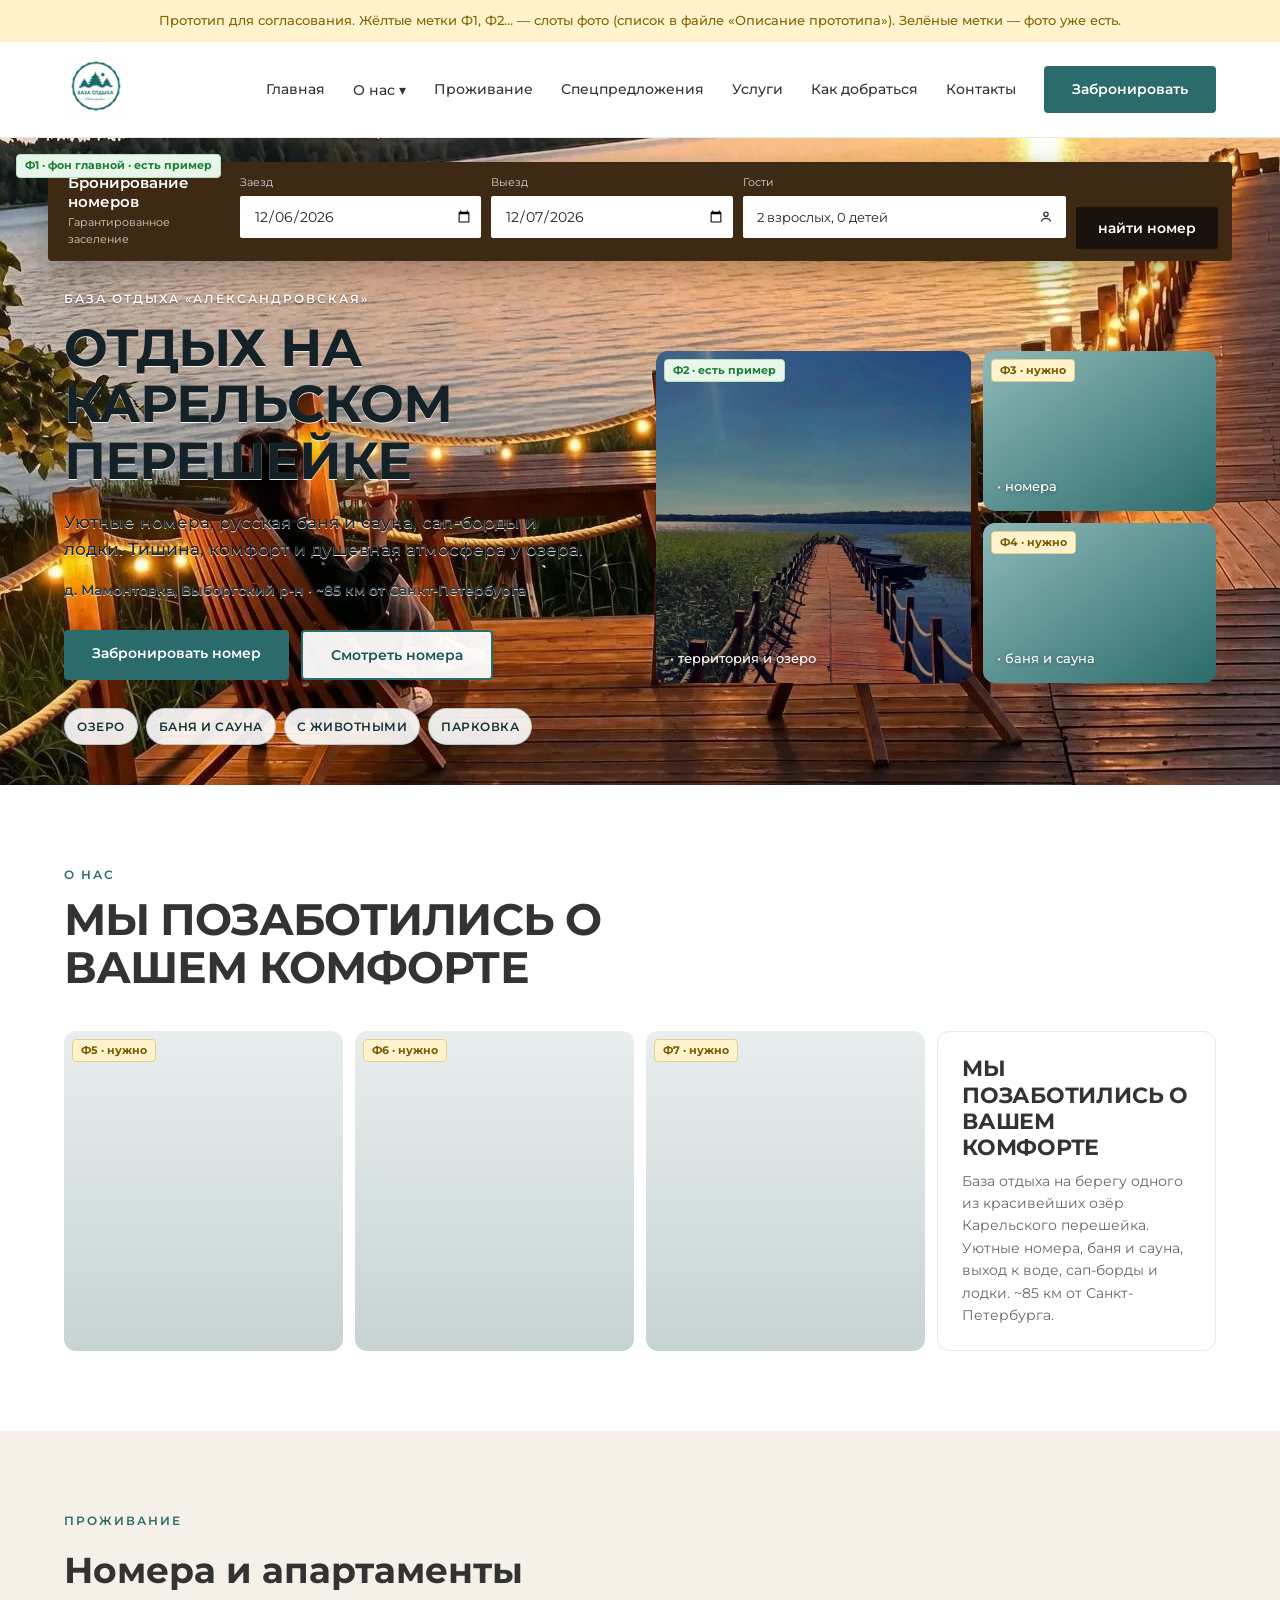
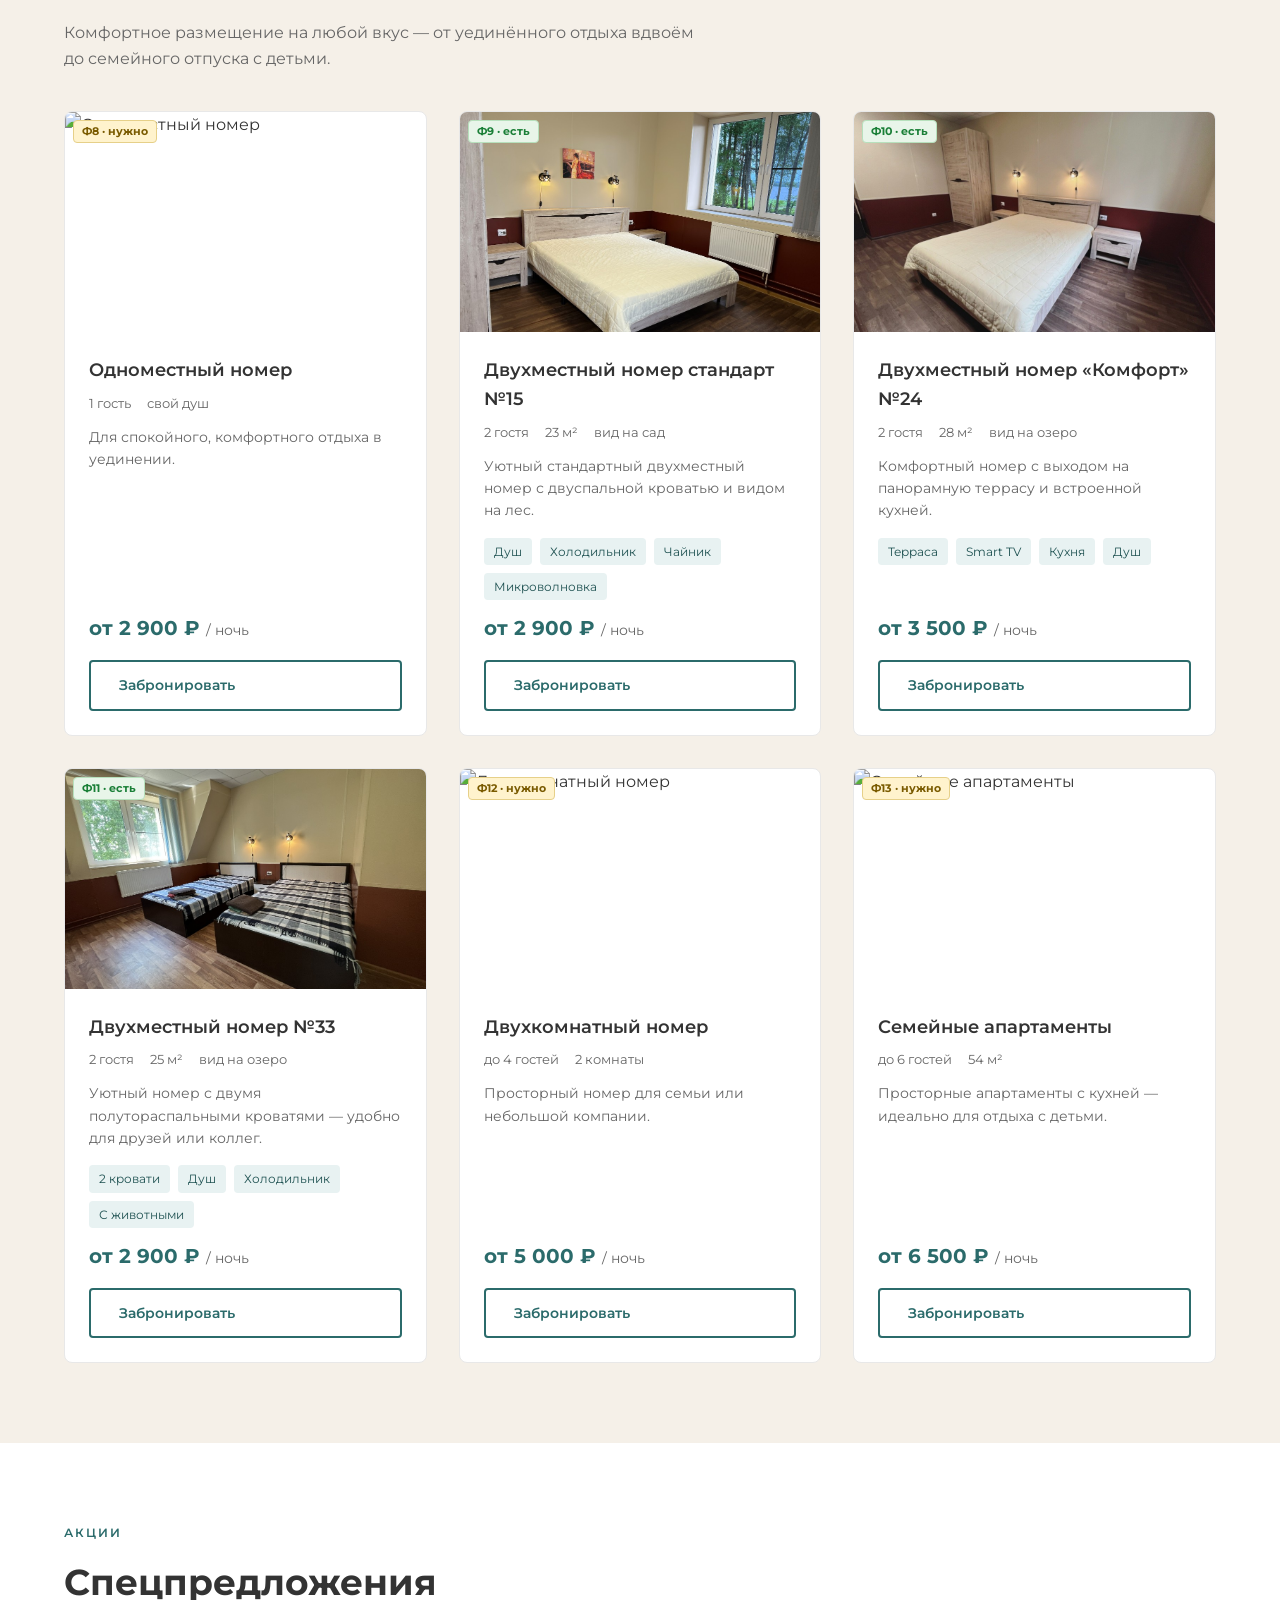
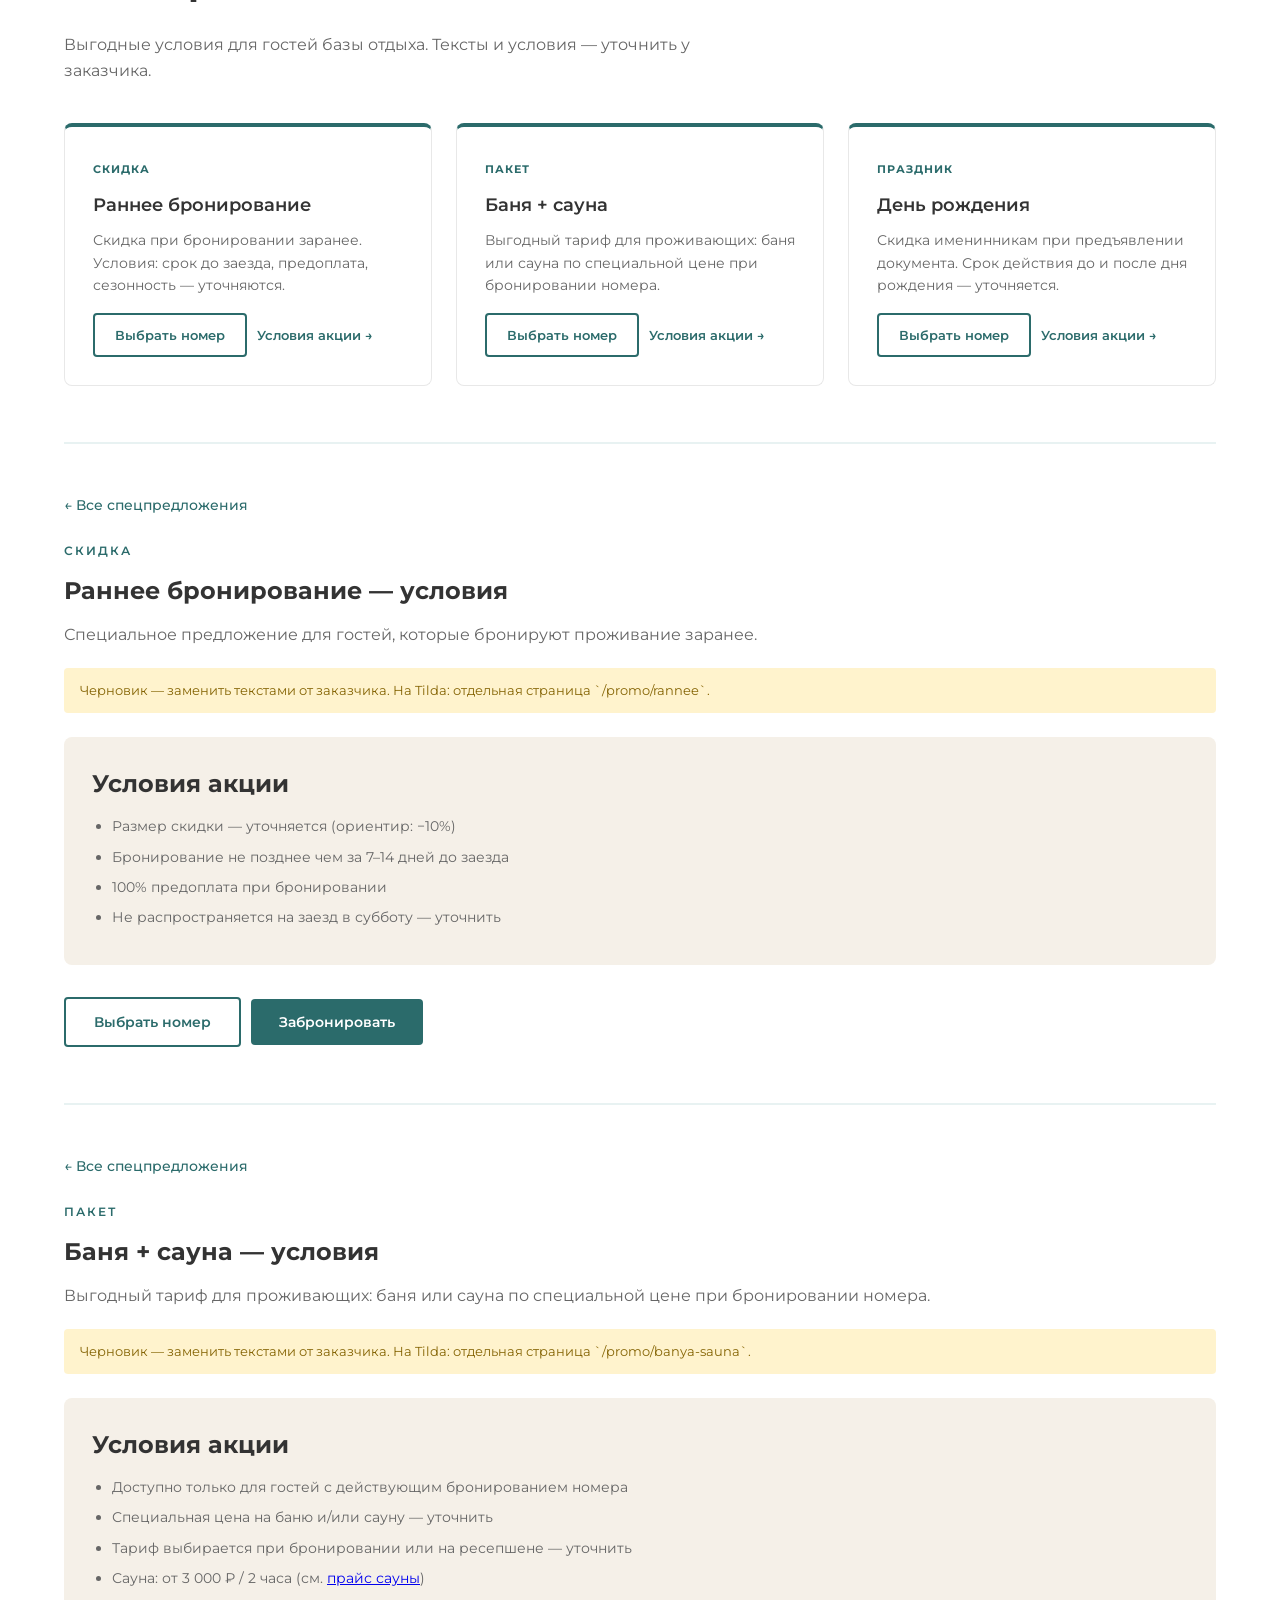
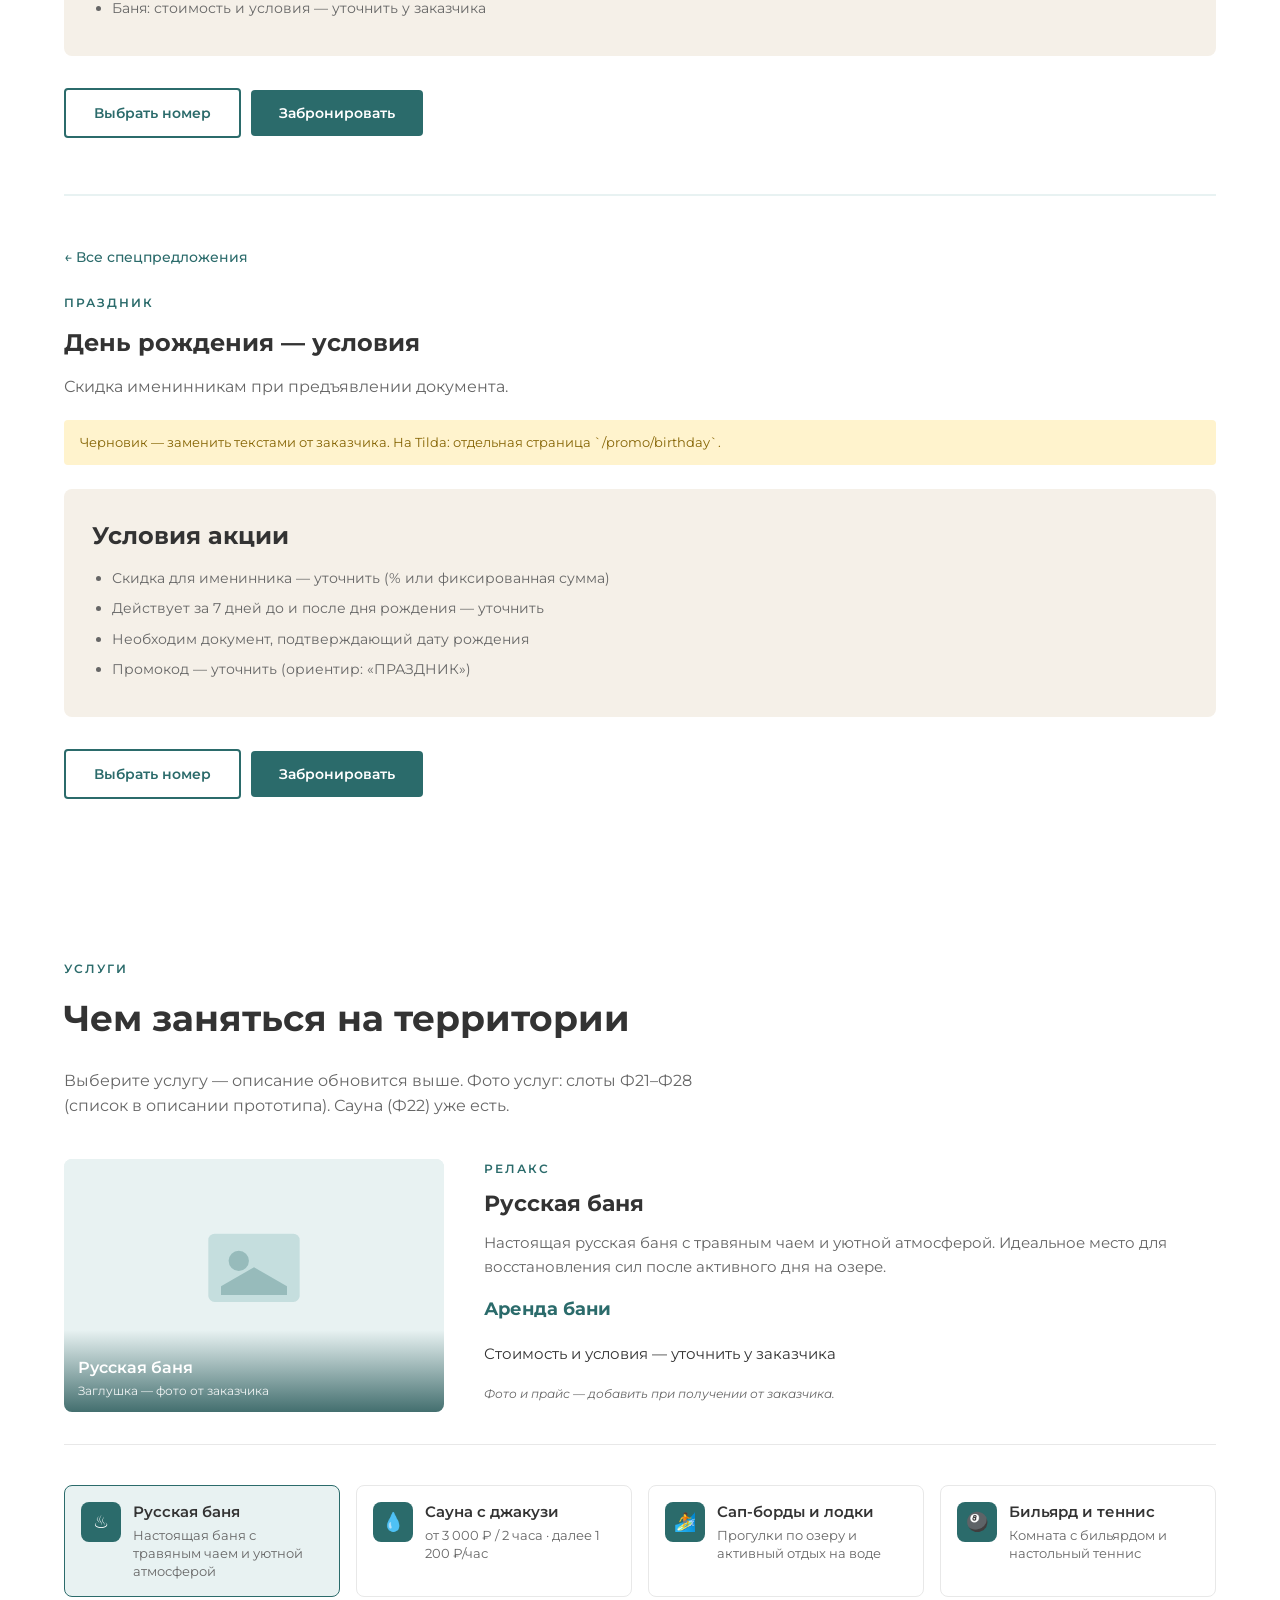
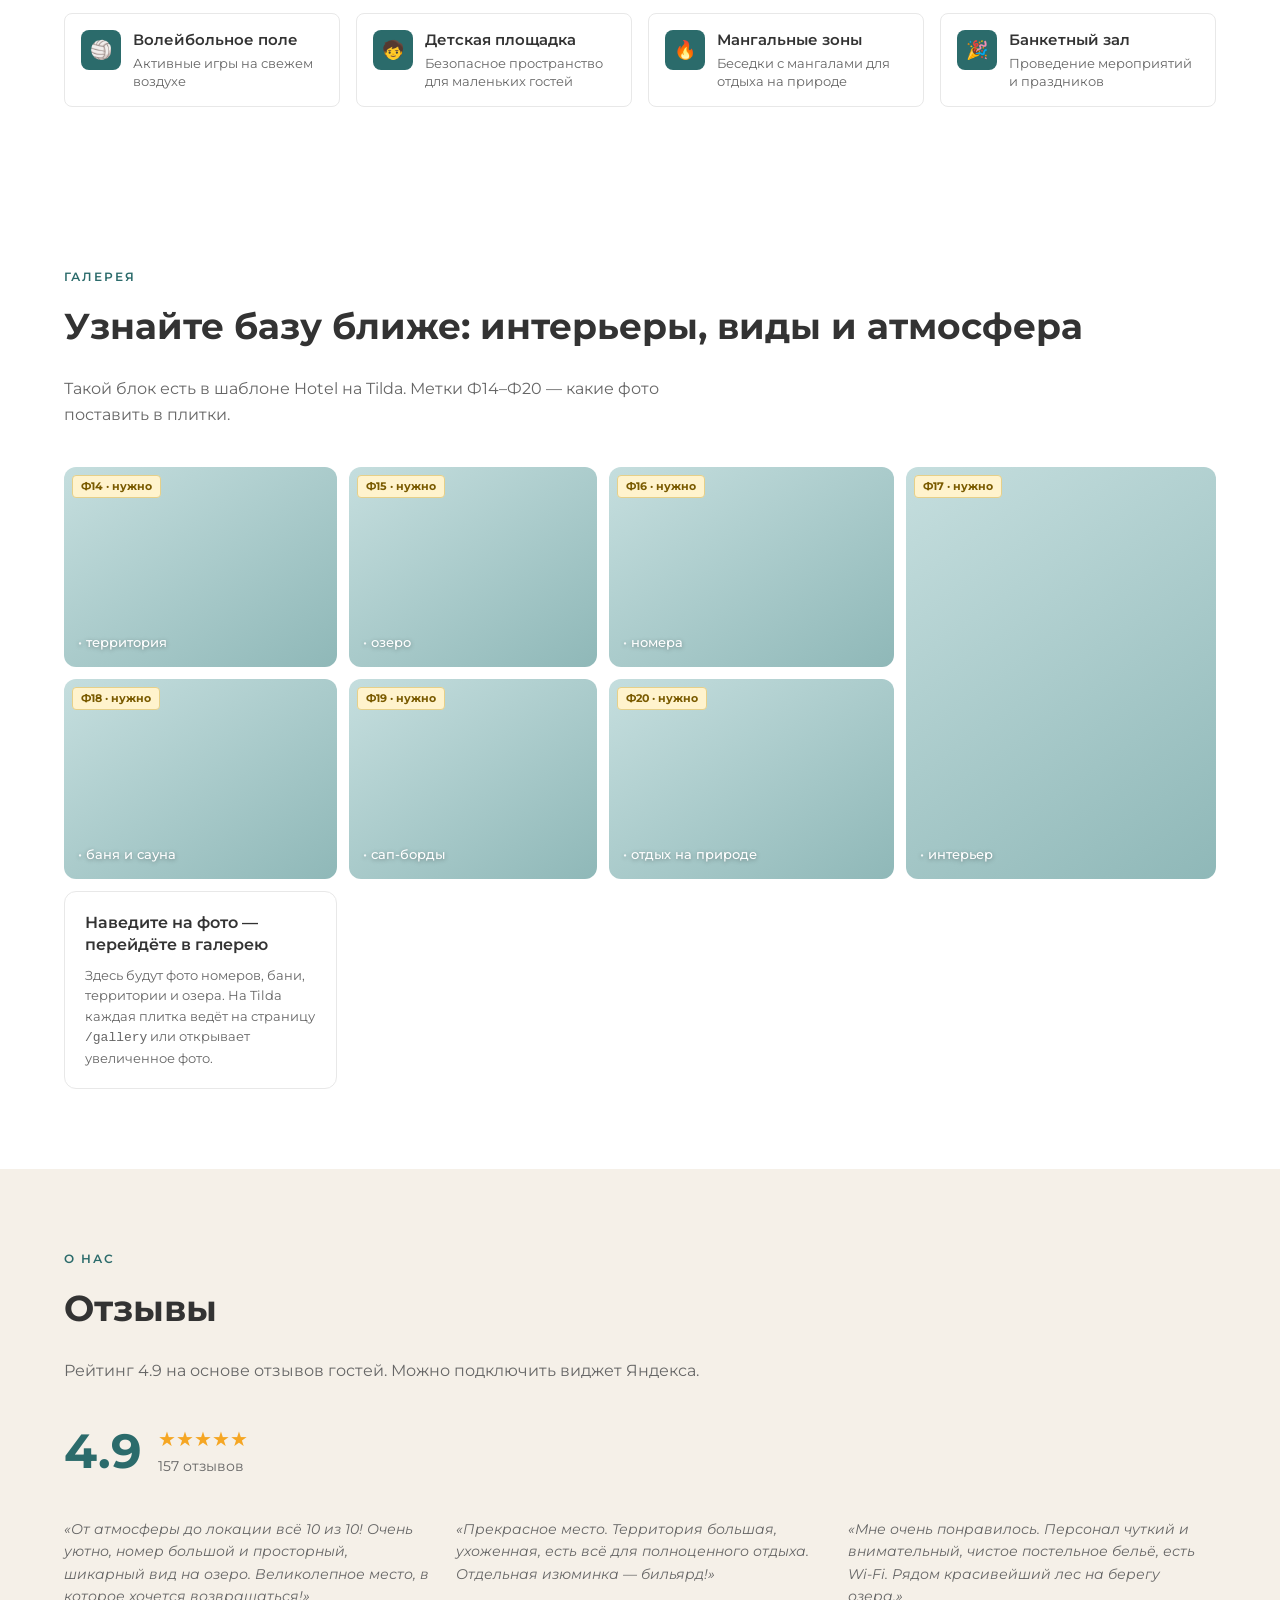
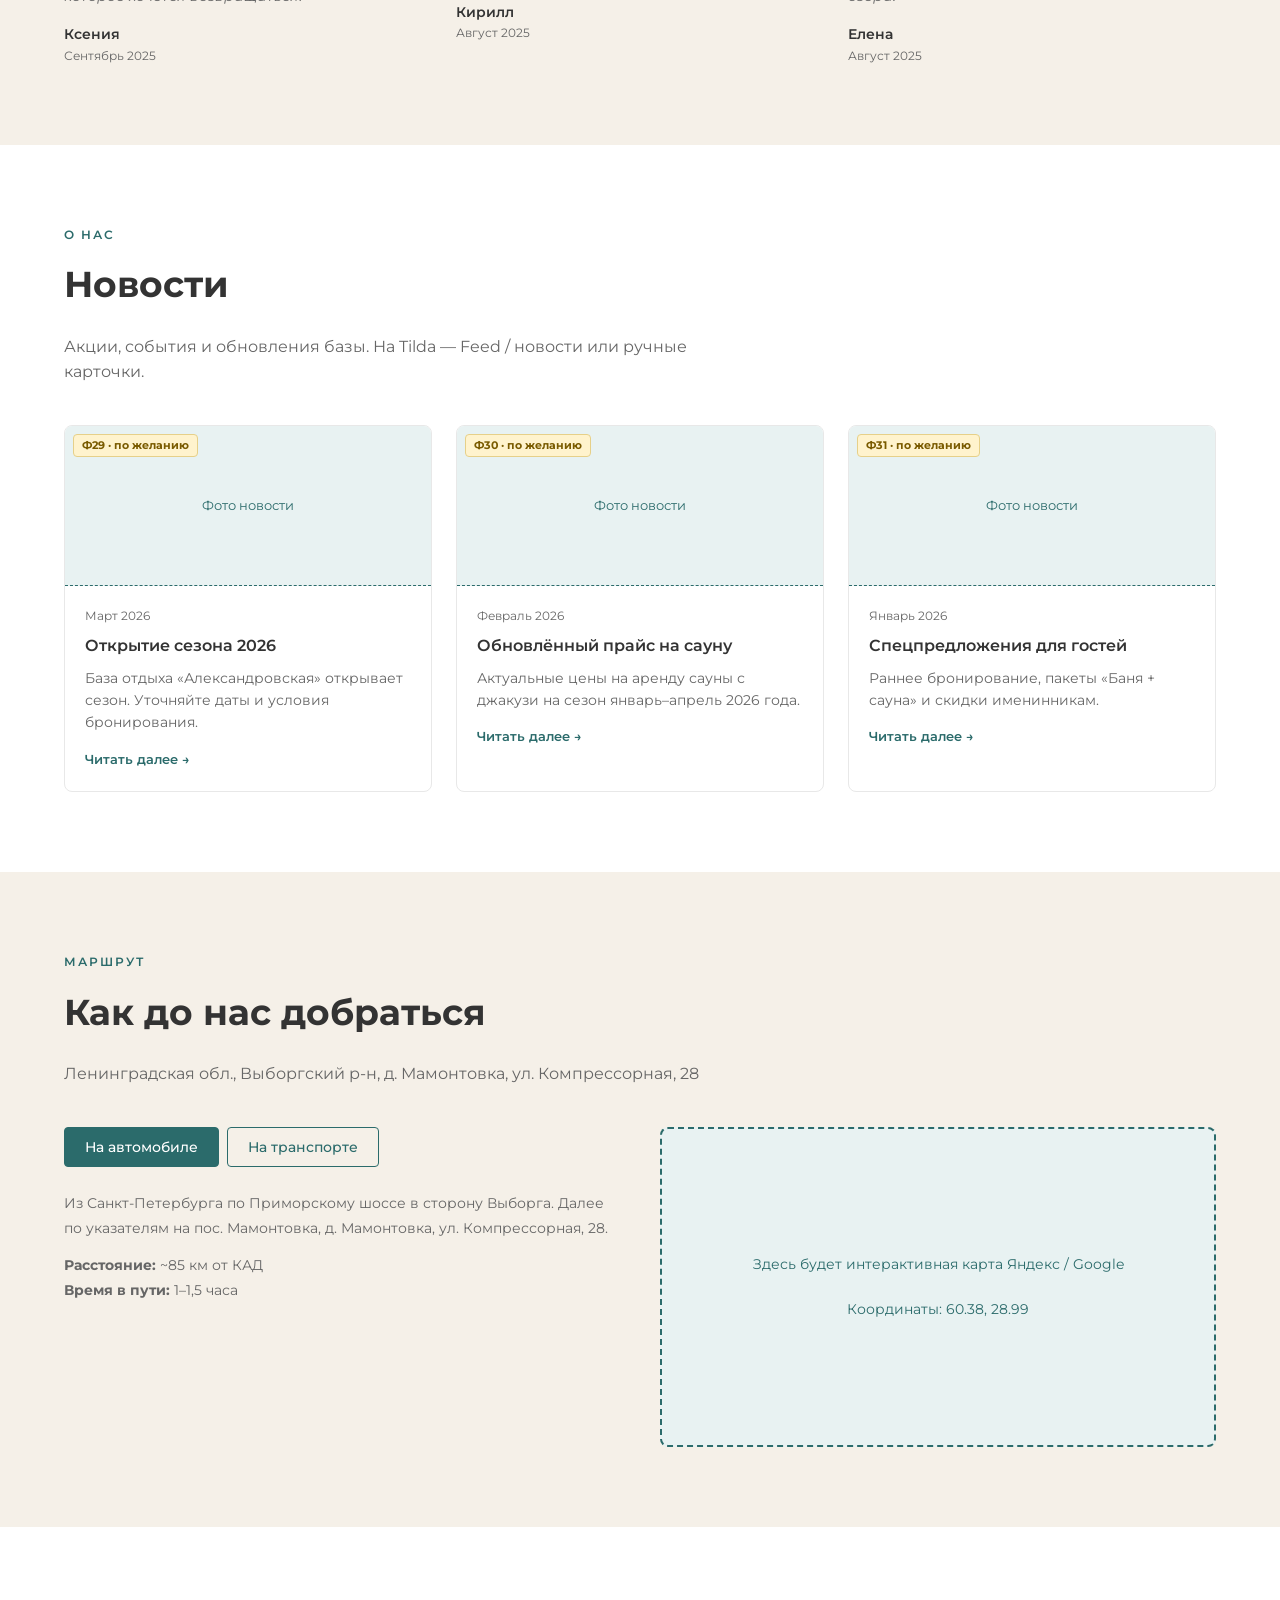
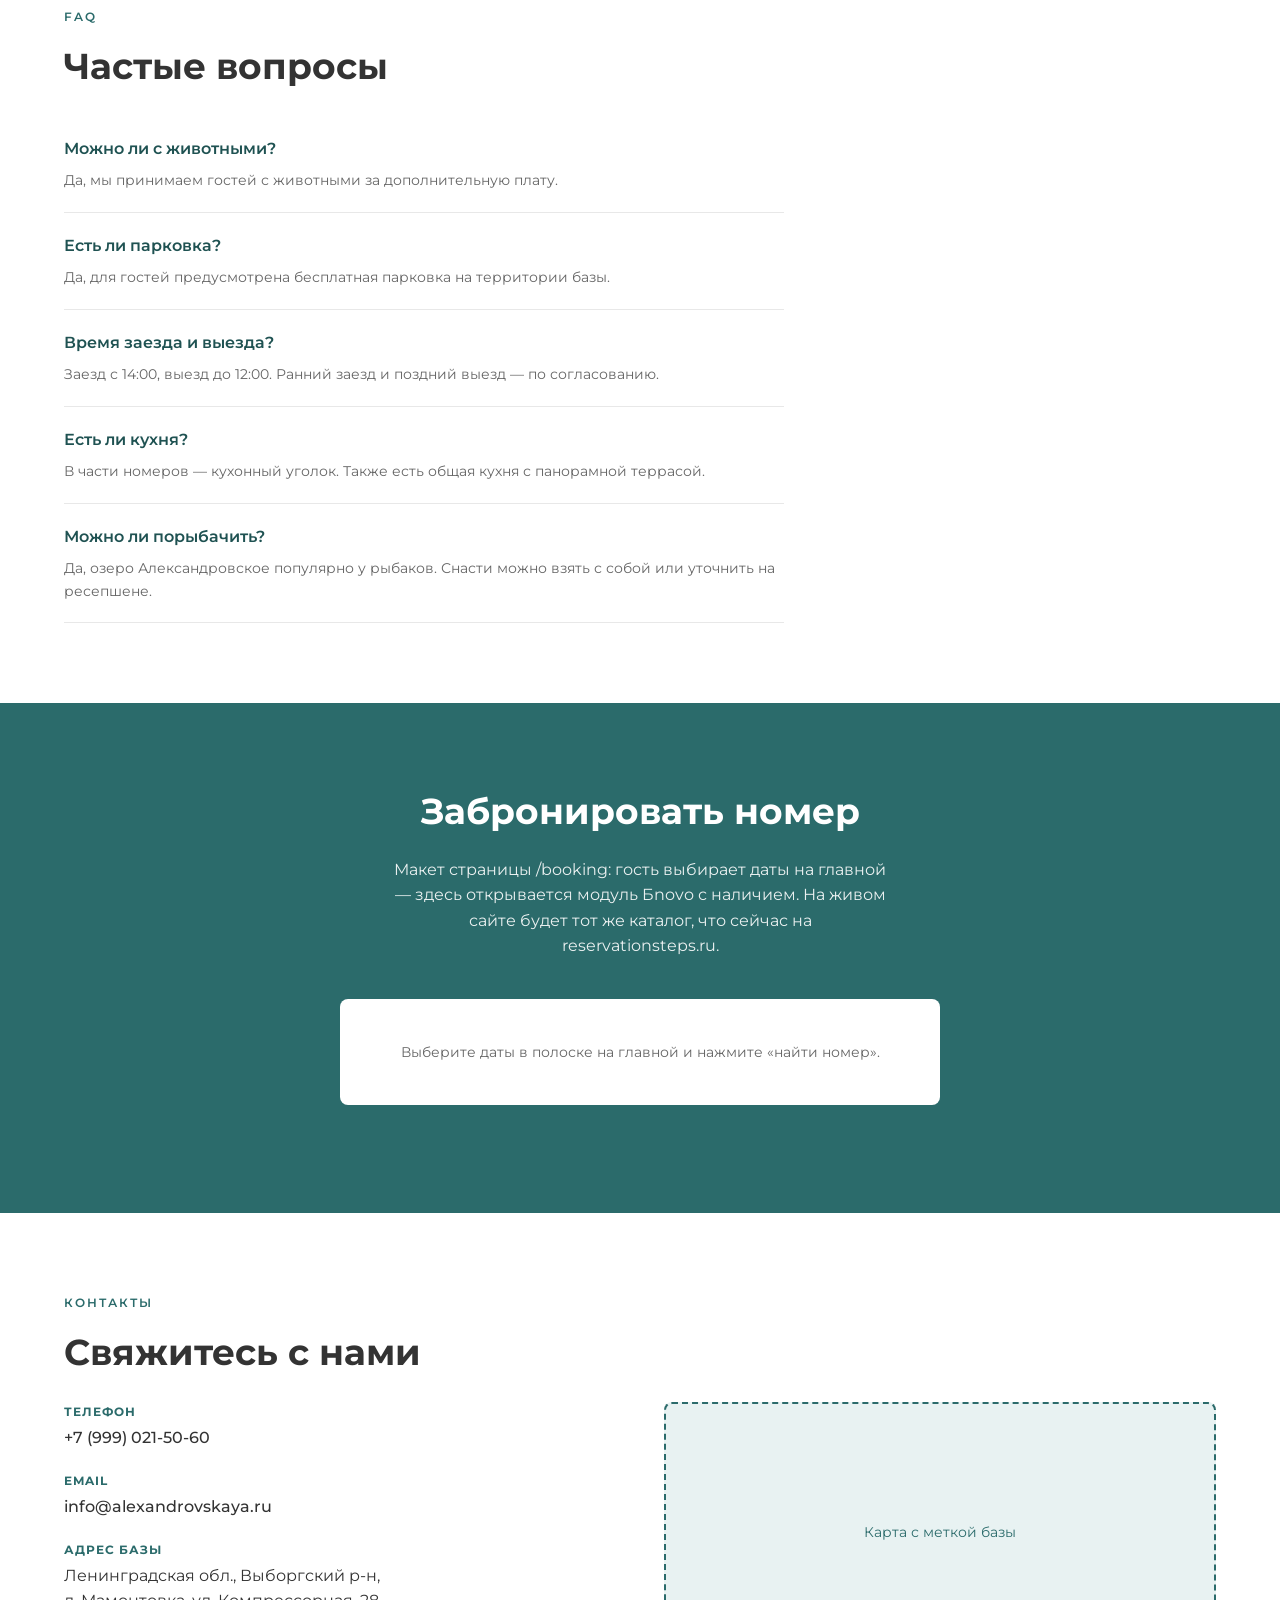
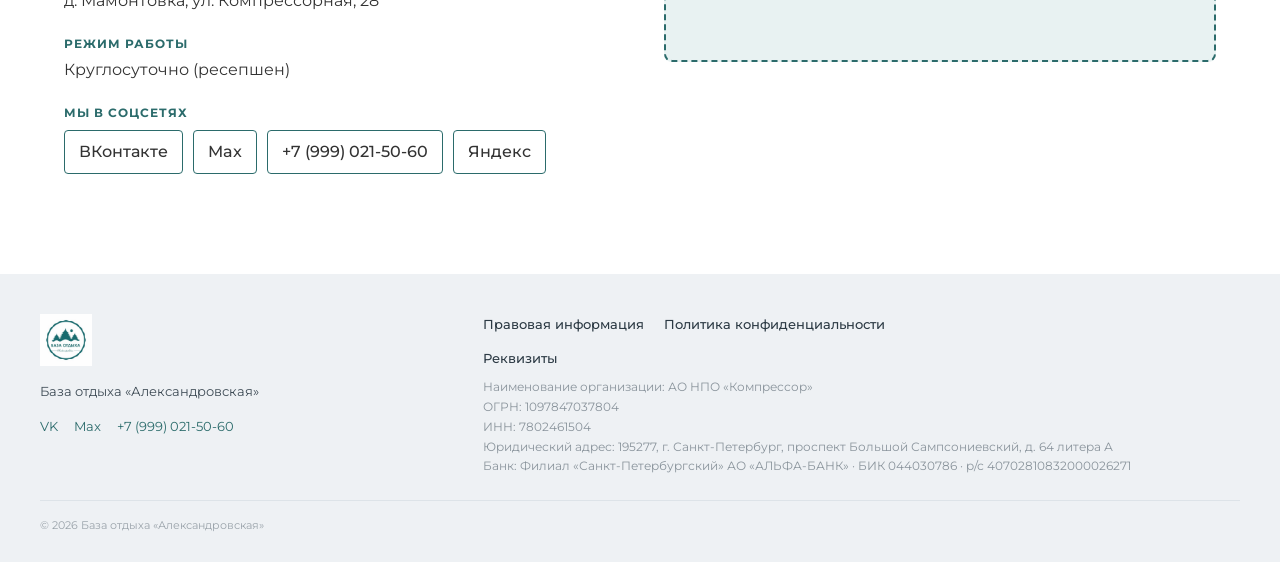
==== index.html @ 2bd8ff5c "Make the hero site label white so it reads on the photo. Co-authored-by: Cursor <cursoragent@cursor." ====
<!DOCTYPE html>
<html lang="ru">
<head>
  <meta charset="UTF-8">
  <meta name="viewport" content="width=device-width, initial-scale=1.0">
  <title>База отдыха «Александровская» — прототип</title>
  <link rel="preconnect" href="https://fonts.googleapis.com">
  <link rel="preconnect" href="https://fonts.gstatic.com" crossorigin>
  <link href="https://fonts.googleapis.com/css2?family=Montserrat:wght@400;500;600;700&family=Marck+Script&display=swap" rel="stylesheet">
  <style>
    :root {
      --brand: #2b6b6b;
      --brand-dark: #1f5252;
      --brand-light: #e8f2f2;
      --cream: #f5f0e8;
      --text: #333333;
      --text-muted: #666666;
      --white: #ffffff;
      --max-width: 1200px;
    }

    * { box-sizing: border-box; margin: 0; padding: 0; }

    body {
      font-family: 'Montserrat', sans-serif;
      color: var(--text);
      line-height: 1.6;
      background: var(--white);
    }

    .prototype-banner {
      background: #fff3cd;
      color: #856404;
      text-align: center;
      padding: 10px 16px;
      font-size: 13px;
      font-weight: 500;
      border-bottom: 1px solid #ffeeba;
    }

    .container {
      max-width: var(--max-width);
      margin: 0 auto;
      padding: 0 24px;
    }

    /* Header */
    header {
      position: sticky;
      top: 0;
      z-index: 100;
      background: var(--white);
      border-bottom: 1px solid #e8e8e8;
    }

    .header-inner {
      display: flex;
      align-items: center;
      justify-content: space-between;
      padding: 12px 24px;
      max-width: var(--max-width);
      margin: 0 auto;
      gap: 24px;
    }

    .logo img { height: 64px; width: auto; }

    nav {
      display: flex;
      gap: 28px;
      align-items: center;
      flex-wrap: wrap;
    }

    nav a {
      color: var(--text);
      text-decoration: none;
      font-size: 14px;
      font-weight: 500;
      transition: color 0.2s;
    }

    nav a:hover { color: var(--brand); }

    .nav-dropdown {
      position: relative;
    }

    .nav-dropdown-toggle {
      color: var(--text);
      background: none;
      border: none;
      font-family: inherit;
      font-size: 14px;
      font-weight: 500;
      cursor: pointer;
      display: inline-flex;
      align-items: center;
      gap: 4px;
      padding: 0;
    }

    .nav-dropdown-toggle:hover { color: var(--brand); }

    .nav-dropdown.open .nav-dropdown-toggle { color: var(--brand); }

    .nav-dropdown-menu {
      display: none;
      position: absolute;
      top: 100%;
      left: 0;
      min-width: 180px;
      background: var(--white);
      border: 1px solid #e8e8e8;
      border-radius: 4px;
      padding: 8px 0;
      margin-top: 4px;
      z-index: 200;
      box-shadow: 0 8px 24px rgba(0, 0, 0, 0.08);
    }

    .nav-dropdown-menu::before {
      content: '';
      position: absolute;
      top: -8px;
      left: 0;
      right: 0;
      height: 8px;
    }

    .nav-dropdown.open .nav-dropdown-menu,
    .nav-dropdown:hover .nav-dropdown-menu {
      display: block;
    }

    .nav-dropdown-menu a {
      display: block;
      padding: 10px 20px;
      font-size: 13px;
      text-transform: uppercase;
      letter-spacing: 0.5px;
    }

    .nav-dropdown-menu a:hover {
      background: var(--brand-light);
    }

    .gallery-bento {
      display: grid;
      grid-template-columns: 1.1fr 1fr 1.15fr 1.25fr;
      grid-template-rows: 200px 200px;
      gap: 12px;
      margin-top: 8px;
    }

    .gallery-tile {
      position: relative;
      border-radius: 12px;
      overflow: hidden;
      background: linear-gradient(145deg, #c5dede 0%, #8fb8b8 100%);
      cursor: pointer;
      transition: transform 0.2s, box-shadow 0.2s;
    }

    .gallery-tile:hover {
      transform: translateY(-2px);
      box-shadow: 0 8px 24px rgba(43, 107, 107, 0.2);
    }

    .gallery-tile.tall { grid-row: span 2; }

    .gallery-tile-label {
      position: absolute;
      left: 14px;
      bottom: 14px;
      color: #fff;
      font-size: 13px;
      font-weight: 500;
      text-shadow: 0 1px 4px rgba(0,0,0,0.35);
    }

    .gallery-tile-label::before {
      content: '• ';
      opacity: 0.85;
    }

    .gallery-note {
      border-radius: 12px;
      border: 1px solid #e8e8e8;
      background: #fff;
      padding: 20px;
      display: flex;
      flex-direction: column;
      justify-content: center;
    }

    .gallery-note h3 {
      font-size: 16px;
      font-weight: 600;
      margin-bottom: 10px;
      line-height: 1.35;
    }

    .gallery-note p {
      font-size: 13px;
      color: var(--text-muted);
      margin: 0;
      line-height: 1.55;
    }

    @media (max-width: 900px) {
      .gallery-bento {
        grid-template-columns: 1fr 1fr;
        grid-template-rows: auto;
      }
      .gallery-tile.tall { grid-row: span 1; min-height: 180px; }
      .gallery-tile { min-height: 140px; }
      .gallery-note { grid-column: span 2; }
    }

    .news-grid {
      display: grid;
      grid-template-columns: repeat(auto-fit, minmax(280px, 1fr));
      gap: 24px;
      margin-top: 8px;
    }

    .news-card {
      background: var(--white);
      border: 1px solid #e8e8e8;
      border-radius: 8px;
      overflow: hidden;
    }

    section.alt .news-card { background: var(--white); }

    .news-card-image {
      position: relative;
      height: 160px;
      background: var(--brand-light);
      display: flex;
      align-items: center;
      justify-content: center;
      color: var(--brand);
      font-size: 13px;
      border-bottom: 1px dashed var(--brand);
    }

    .news-card-body { padding: 20px; }

    .news-date {
      font-size: 12px;
      color: var(--text-muted);
      margin-bottom: 8px;
    }

    .news-card h3 {
      font-size: 16px;
      font-weight: 600;
      margin-bottom: 8px;
    }

    .news-card p {
      font-size: 14px;
      color: var(--text-muted);
      margin-bottom: 12px;
    }

    .news-card a {
      font-size: 13px;
      color: var(--brand);
      font-weight: 600;
      text-decoration: none;
    }

    .news-card a:hover { text-decoration: underline; }

    .btn {
      display: inline-block;
      background: var(--brand);
      color: var(--white);
      padding: 12px 28px;
      border-radius: 4px;
      text-decoration: none;
      font-weight: 600;
      font-size: 14px;
      border: none;
      cursor: pointer;
      transition: background 0.2s;
    }

    .btn:hover { background: var(--brand-dark); }

    .btn-outline {
      background: transparent;
      color: var(--brand);
      border: 2px solid var(--brand);
    }

    .btn-outline:hover {
      background: var(--brand);
      color: var(--white);
    }

    /* Hero — фото на весь блок, полоса бронирования сверху поверх фото */
    .hero {
      position: relative;
      overflow: hidden;
      padding: 24px 24px 40px;
      min-height: 0;
      display: flex;
      flex-direction: column;
      align-items: stretch;
      justify-content: flex-start;
      background: #dce4e8;
    }

    .hero-bg {
      position: absolute;
      inset: 0;
      width: 100%;
      height: 100%;
      object-fit: cover;
      object-position: center 40%;
      z-index: 0;
    }

    .hero-overlay {
      display: none;
    }

    .hero-grid {
      position: relative;
      z-index: 2;
      display: grid;
      grid-template-columns: minmax(0, 1fr) minmax(0, 1fr);
      gap: 32px;
      align-items: center;
      width: 100%;
      flex: 1 1 auto;
    }

    .hero-booking-wrap {
      position: relative;
      z-index: 3;
      width: 100%;
      max-width: 100%;
      min-width: 0;
      margin-bottom: 28px;
      flex-shrink: 0;
    }

    .booking-bar,
    #hero-booking-form {
      display: flex;
      align-items: stretch;
      flex-wrap: wrap;
      gap: 10px;
      width: 100%;
      max-width: 100%;
      min-width: 0;
      overflow: visible;
      background: #3d2914;
      color: #fff;
      padding: 12px 14px;
      border-radius: 4px;
      box-shadow: 0 10px 28px rgba(0, 0, 0, 0.28);
    }

    .booking-bar-title {
      display: flex;
      flex-direction: column;
      justify-content: center;
      min-width: 0;
      max-width: 100%;
      padding: 0 8px 0 6px;
      flex: 0 1 168px;
    }

    .booking-bar-title strong {
      font-size: 15px;
      font-weight: 600;
      line-height: 1.25;
    }

    .booking-bar-title span {
      font-size: 11px;
      opacity: 0.78;
      margin-top: 2px;
    }

    .booking-field {
      position: relative;
      flex: 1 1 154px;
      min-width: 0;
    }

    .booking-field:not(#guests-field) {
      overflow: hidden;
    }

    #guests-field {
      flex: 1 1 236px;
      min-width: 0;
      max-width: 100%;
    }

    .booking-field label {
      display: block;
      font-size: 11px;
      opacity: 0.8;
      margin-bottom: 4px;
    }

    .booking-field input[type="date"],
    .booking-guests-btn {
      width: 100%;
      min-height: 42px;
      border: none;
      border-radius: 2px;
      background: #fff;
      color: #222;
      font-family: inherit;
      font-size: 14px;
      padding: 0 12px 0 14px;
    }

    .booking-field input[type="date"] {
      height: 42px;
      padding-right: 8px;
      overflow: hidden;
      min-width: 0;
    }

    .booking-guests-btn {
      height: 42px;
      min-height: 42px;
      max-height: 42px;
      text-align: left;
      cursor: pointer;
      display: flex;
      align-items: center;
      justify-content: flex-start;
      font-size: 13px;
      line-height: 42px;
      padding: 0 40px 0 14px;
      overflow: hidden;
      white-space: nowrap;
      position: relative;
    }

    .booking-guests-label {
      display: block;
      max-width: 100%;
      white-space: nowrap;
      overflow: hidden;
      text-overflow: clip;
    }

    .booking-guests-btn::after {
      content: '';
      position: absolute;
      right: 12px;
      top: 50%;
      transform: translateY(-50%);
      width: 16px;
      height: 16px;
      pointer-events: none;
      background: url("data:image/svg+xml,%3Csvg xmlns='http://www.w3.org/2000/svg' viewBox='0 0 24 24' fill='none' stroke='%23333' stroke-width='2'%3E%3Ccircle cx='12' cy='8' r='3.2'/%3E%3Cpath d='M5 19c.8-3.2 3.4-5 7-5s6.2 1.8 7 5'/%3E%3C/svg%3E") center/contain no-repeat;
    }

    .booking-bar-submit {
      align-self: flex-end;
      height: 42px;
      margin-top: 17px;
      padding: 0 22px;
      border: none;
      border-radius: 2px;
      background: #1a120c;
      color: #fff;
      font-family: inherit;
      font-size: 14px;
      font-weight: 600;
      cursor: pointer;
      white-space: nowrap;
      flex: 0 0 auto;
    }

    .booking-bar-submit:hover { background: #000; }

    .booking-guests-panel {
      display: none;
      position: absolute;
      top: calc(100% + 6px);
      left: 0;
      right: 0;
      min-width: 220px;
      background: #fff;
      color: var(--text);
      border-radius: 6px;
      padding: 14px;
      box-shadow: 0 10px 28px rgba(0,0,0,0.18);
      z-index: 5;
    }

    .booking-guests-panel.open { display: block; }

    .booking-guest-row {
      display: flex;
      align-items: center;
      justify-content: space-between;
      gap: 12px;
      margin-bottom: 10px;
      font-size: 14px;
    }

    .booking-guest-row:last-child { margin-bottom: 0; }

    .booking-stepper {
      display: flex;
      align-items: center;
      gap: 8px;
    }

    .booking-stepper button {
      width: 28px;
      height: 28px;
      border: 1px solid #ddd;
      background: #f7f7f7;
      border-radius: 4px;
      cursor: pointer;
      font-size: 16px;
      line-height: 1;
    }

    .booking-stepper span { min-width: 16px; text-align: center; font-weight: 600; }

    .booking-note {
      font-size: 13px;
      opacity: 0.85;
      margin: 12px 0 0;
    }

    .booking-results {
      display: grid;
      gap: 12px;
      max-width: 720px;
      margin: 28px auto 0;
      text-align: left;
    }

    .booking-result {
      display: flex;
      justify-content: space-between;
      gap: 16px;
      align-items: center;
      background: rgba(255,255,255,0.12);
      border: 1px solid rgba(255,255,255,0.2);
      border-radius: 8px;
      padding: 16px 18px;
      color: #fff;
    }

    .booking-result strong { display: block; margin-bottom: 4px; }
    .booking-result span { font-size: 13px; opacity: 0.85; }
    .booking-result em { font-style: normal; font-weight: 700; white-space: nowrap; }

    .hero-text,
    .hero-visual { min-width: 0; }

    .hero-text {
      position: relative;
      padding: 0;
      background: none;
      box-shadow: none;
    }

    .hero-text .section-label {
      color: #fff;
      text-shadow: 0 1px 2px rgba(0, 0, 0, 0.45);
    }

    .hero-text h1 {
      font-size: clamp(32px, 4.5vw, 52px);
      font-weight: 700;
      line-height: 1.08;
      letter-spacing: -0.02em;
      margin-bottom: 20px;
      color: #142228;
      text-transform: uppercase;
      text-shadow: 0 1px 0 rgba(255, 255, 255, 0.9);
    }

    .hero-lead {
      font-size: 17px;
      line-height: 1.6;
      font-weight: 500;
      color: #1b252b;
      margin-bottom: 16px;
      max-width: 520px;
      text-shadow: 0 1px 0 rgba(255, 255, 255, 0.85);
    }

    .hero-location {
      font-size: 14px;
      color: #2c3a42;
      margin-bottom: 28px;
      font-weight: 600;
      text-shadow: 0 1px 0 rgba(255, 255, 255, 0.8);
    }

    .hero-actions {
      display: flex;
      flex-wrap: wrap;
      gap: 12px;
    }

    .hero .btn {
      box-shadow: 0 2px 10px rgba(20, 30, 36, 0.12);
    }

    .hero .btn-outline {
      color: var(--brand-dark);
      border-color: var(--brand);
      background: rgba(255, 255, 255, 0.94);
    }

    .hero .btn-outline:hover {
      background: var(--brand);
      color: var(--white);
    }

    .hero-bento {
      display: grid;
      grid-template-columns: minmax(0, 1.15fr) minmax(0, 0.85fr);
      grid-template-rows: 160px 160px;
      gap: 12px;
      width: 100%;
    }

    .hero-tile {
      position: relative;
      border-radius: 12px;
      overflow: hidden;
      background: linear-gradient(145deg, #8fb8b8 0%, #2b6b6b 100%);
    }

    .hero-tile.main {
      grid-row: span 2;
      background:
        linear-gradient(rgba(0, 0, 0, 0.12), rgba(0, 0, 0, 0.28)),
        url('assets/hero-pier.jpg') center/cover no-repeat;
    }

    .hero-tile-label {
      position: absolute;
      left: 14px;
      bottom: 14px;
      color: #fff;
      font-size: 13px;
      font-weight: 500;
      text-shadow: 0 1px 4px rgba(0,0,0,0.35);
    }

    .hero-tile-label::before { content: '• '; opacity: 0.85; }

    .hero-tags {
      display: flex;
      flex-wrap: wrap;
      gap: 8px;
      margin-top: 28px;
    }

    .hero-tag {
      font-size: 12px;
      font-weight: 600;
      text-transform: uppercase;
      letter-spacing: 0.5px;
      color: #163238;
      background: rgba(255, 255, 255, 0.9);
      border: 1px solid rgba(43, 107, 107, 0.28);
      padding: 8px 12px;
      border-radius: 999px;
      text-shadow: none;
    }

    .photo-mark {
      position: absolute;
      top: 8px;
      left: 8px;
      z-index: 4;
      background: #fff3cd;
      color: #7a5b00;
      border: 1px solid #e6d089;
      font-size: 11px;
      font-weight: 700;
      padding: 4px 8px;
      border-radius: 4px;
      line-height: 1.2;
      pointer-events: none;
    }

    .photo-mark.ready { background: #e8f5e9; color: #1a7f37; border-color: #b7e0bc; }

    .hero-bg-mark {
      top: 16px;
      left: 16px;
      bottom: auto;
      z-index: 4;
    }

    .hero-tile .photo-mark,
    .about-photo .photo-mark,
    .room-card .photo-mark,
    .gallery-tile .photo-mark,
    .news-card-image .photo-mark {
      top: 8px;
      left: 8px;
      bottom: auto;
      right: auto;
    }

    .about-photo { position: relative; }
    .news-card { position: relative; }

    /* Sections */
    section { padding: 80px 0; }

    section.alt { background: var(--cream); }

    .section-label {
      font-size: 12px;
      text-transform: uppercase;
      letter-spacing: 2px;
      color: var(--brand);
      font-weight: 600;
      margin-bottom: 12px;
    }

    h2 {
      font-size: clamp(24px, 4vw, 36px);
      font-weight: 700;
      margin-bottom: 20px;
      color: var(--text);
    }

    .section-intro {
      color: var(--text-muted);
      max-width: 640px;
      margin-bottom: 40px;
      font-size: 16px;
    }

    /* About — стиль Hotel (Tilda) */
    .about-head {
      margin-bottom: 40px;
    }

    .about-head h2 {
      font-size: clamp(28px, 4vw, 44px);
      font-weight: 700;
      line-height: 1.08;
      letter-spacing: -0.02em;
      text-transform: uppercase;
      max-width: 720px;
      margin-bottom: 0;
    }

    .about-showcase {
      display: grid;
      grid-template-columns: repeat(4, 1fr);
      gap: 12px;
      margin-top: 0;
    }

    .about-photo {
      border-radius: 12px;
      min-height: 320px;
      background: linear-gradient(145deg, #c5dede 0%, #8fb8b8 100%);
      background-size: cover;
      background-position: center;
    }

    .about-photo.lake {
      background:
        linear-gradient(rgba(31, 82, 82, 0.1), rgba(31, 82, 82, 0.25)),
        url('https://images.unsplash.com/photo-1439066615861-d1af74d74000?w=600&q=80') center/cover no-repeat;
    }

    .about-photo.rooms {
      background:
        linear-gradient(rgba(31, 82, 82, 0.1), rgba(31, 82, 82, 0.25)),
        url('https://images.unsplash.com/photo-1631049307264-da0ec9d70304?w=600&q=80') center/cover no-repeat;
    }

    .about-photo.sauna {
      background:
        linear-gradient(rgba(31, 82, 82, 0.1), rgba(31, 82, 82, 0.25)),
        url('https://images.unsplash.com/photo-1540555700478-4be289fbecef?w=600&q=80') center/cover no-repeat;
    }

    .about-text-card {
      border-radius: 12px;
      border: 1px solid #e8e8e8;
      background: var(--white);
      padding: 24px;
      min-height: 320px;
      display: flex;
      flex-direction: column;
      justify-content: space-between;
    }

    .about-text-card h3 {
      font-size: clamp(16px, 2vw, 22px);
      font-weight: 700;
      line-height: 1.2;
      text-transform: uppercase;
      letter-spacing: -0.01em;
      margin: 0;
    }

    .about-text-card p {
      font-size: 14px;
      line-height: 1.6;
      color: var(--text-muted);
      margin: 0;
    }

    @media (max-width: 900px) {
      .about-showcase {
        grid-template-columns: 1fr 1fr;
      }
      .about-photo,
      .about-text-card { min-height: 240px; }
    }

    @media (max-width: 560px) {
      .about-showcase { grid-template-columns: 1fr; }
    }

    /* Rooms */
    .rooms-grid {
      display: grid;
      grid-template-columns: repeat(auto-fit, minmax(320px, 1fr));
      gap: 32px;
      margin-top: 8px;
    }

    .room-card {
      position: relative;
      display: flex;
      flex-direction: column;
      height: 100%;
      background: var(--white);
      border-radius: 8px;
      overflow: hidden;
      border: 1px solid #e8e8e8;
      transition: transform 0.2s;
    }

    .room-card:hover { transform: translateY(-4px); }

    .room-card img {
      width: 100%;
      height: 220px;
      object-fit: cover;
      display: block;
    }

    .room-card-body {
      display: flex;
      flex-direction: column;
      flex: 1;
      padding: 24px;
    }

    .room-card h3 {
      font-size: 18px;
      font-weight: 600;
      margin-bottom: 8px;
    }

    .room-meta {
      display: flex;
      gap: 16px;
      font-size: 13px;
      color: var(--text-muted);
      margin-bottom: 12px;
    }

    .room-card p {
      font-size: 14px;
      color: var(--text-muted);
      margin-bottom: 16px;
    }

    .room-price {
      font-size: 20px;
      font-weight: 700;
      color: var(--brand);
      margin-top: auto;
      margin-bottom: 16px;
    }

    .room-price span {
      font-size: 14px;
      font-weight: 400;
      color: var(--text-muted);
    }

    .room-tags {
      display: flex;
      flex-wrap: wrap;
      gap: 8px;
      margin-bottom: 12px;
    }

    .room-tag {
      font-size: 12px;
      background: var(--brand-light);
      color: var(--brand-dark);
      padding: 4px 10px;
      border-radius: 4px;
    }

    .room-note {
      font-size: 13px;
      color: var(--text-muted);
      margin-top: 12px;
      padding-top: 12px;
      border-top: 1px solid #eee;
    }

    .tilda-hint {
      background: var(--brand-light);
      border-left: 4px solid var(--brand);
      padding: 16px 20px;
      margin-top: 32px;
      font-size: 13px;
      color: var(--brand-dark);
      border-radius: 0 8px 8px 0;
    }

    /* Services */
    .services-stack {
      display: flex;
      flex-direction: column;
    }

    .services-grid {
      display: grid;
      grid-template-columns: repeat(4, minmax(0, 1fr));
      gap: 16px;
      margin-top: 8px;
    }

    .service-item {
      display: flex;
      gap: 12px;
      align-items: flex-start;
      padding: 16px;
      background: var(--white);
      border-radius: 8px;
      border: 1px solid #e8e8e8;
      cursor: pointer;
      transition: border-color 0.2s, background 0.2s;
    }

    .service-item:hover {
      border-color: var(--brand);
    }

    .service-item.active {
      border-color: var(--brand);
      background: var(--brand-light);
    }

    section.alt .service-item { border-color: #e0d8cc; }

    .service-icon {
      width: 40px;
      height: 40px;
      min-width: 40px;
      background: var(--brand);
      color: var(--white);
      border-radius: 8px;
      display: flex;
      align-items: center;
      justify-content: center;
      font-size: 18px;
    }

    .service-item-text {
      min-width: 0;
      flex: 1;
    }

    .service-item h3 {
      font-size: 15px;
      font-weight: 600;
      margin-bottom: 4px;
      line-height: 1.3;
      overflow: visible;
      overflow-wrap: break-word;
    }

    .service-item p {
      font-size: 13px;
      color: var(--text-muted);
      line-height: 1.4;
    }

    .service-feature {
      display: grid;
      grid-template-columns: minmax(0, 380px) minmax(0, 1fr);
      gap: 28px 40px;
      align-items: start;
      margin-bottom: 32px;
      padding-bottom: 32px;
      border-bottom: 1px solid #e8e8e8;
    }

    .service-feature-media {
      position: relative;
      width: 100%;
      max-width: 380px;
      margin: 0;
    }

    .service-feature img {
      width: 100%;
      max-width: 380px;
      min-height: 160px;
      aspect-ratio: 3 / 2;
      object-fit: cover;
      border-radius: 8px;
      display: block;
      background: var(--brand-light);
    }

    .service-feature-media figcaption {
      position: absolute;
      left: 0;
      right: 0;
      bottom: 0;
      padding: 28px 14px 12px;
      background: linear-gradient(to top, rgba(31, 82, 82, 0.82), rgba(31, 82, 82, 0));
      color: var(--white);
      border-radius: 0 0 8px 8px;
    }

    .service-feature-title {
      display: block;
      font-size: 16px;
      font-weight: 600;
      line-height: 1.3;
    }

    .service-feature-hint {
      display: block;
      margin-top: 2px;
      font-size: 12px;
      opacity: 0.9;
    }

    .service-feature-body h3 {
      margin-bottom: 12px;
      font-size: 22px;
      line-height: 1.3;
    }

    @media (max-width: 900px) {
      .services-grid {
        grid-template-columns: repeat(2, minmax(0, 1fr));
        order: -1;
        margin-top: 0;
      }
      .service-feature {
        grid-template-columns: 1fr;
        gap: 20px;
        order: 2;
        margin-bottom: 0;
        margin-top: 8px;
        padding-bottom: 0;
        padding-top: 24px;
        border-bottom: none;
        border-top: 1px solid #e8e8e8;
      }
      .service-feature-media,
      .service-feature img {
        max-width: 100%;
      }
    }

    @media (max-width: 560px) {
      .services-grid { grid-template-columns: 1fr; }
    }

    .service-price {
      font-size: 18px;
      font-weight: 700;
      color: var(--brand);
      margin: 16px 0 8px;
    }

    .service-price-note {
      font-size: 12px;
      color: var(--text-muted);
      font-style: italic;
    }

    .service-price-list {
      list-style: none;
      margin: 12px 0;
    }

    .service-price-list li {
      font-size: 15px;
      padding: 6px 0;
      color: var(--text);
    }

    /* Promotions */
    .promo-grid {
      display: grid;
      grid-template-columns: repeat(auto-fit, minmax(280px, 1fr));
      gap: 24px;
      margin-top: 8px;
    }

    .promo-card {
      background: var(--white);
      border: 1px solid #e8e8e8;
      border-radius: 8px;
      padding: 28px;
      border-top: 4px solid var(--brand);
    }

    section.alt .promo-card { background: var(--white); }

    .promo-badge {
      display: inline-block;
      font-size: 11px;
      font-weight: 700;
      text-transform: uppercase;
      letter-spacing: 1px;
      color: var(--brand);
      margin-bottom: 12px;
    }

    .promo-card h3 {
      font-size: 18px;
      font-weight: 600;
      margin-bottom: 10px;
    }

    .promo-card p {
      font-size: 14px;
      color: var(--text-muted);
      margin-bottom: 16px;
    }

    .promo-actions {
      display: flex;
      flex-wrap: wrap;
      gap: 10px;
      align-items: center;
    }

    .promo-card .btn {
      font-size: 13px;
      padding: 10px 20px;
    }

    .promo-link {
      font-size: 13px;
      color: var(--brand);
      text-decoration: none;
      font-weight: 600;
      padding: 10px 0;
    }

    .promo-link:hover { text-decoration: underline; }

    /* Promo detail page */
    .promo-page {
      padding: 48px 0 80px;
    }

    .promo-page-back {
      display: inline-block;
      margin-bottom: 24px;
      color: var(--brand);
      text-decoration: none;
      font-size: 14px;
      font-weight: 500;
    }

    .promo-page-back:hover { text-decoration: underline; }

    .promo-conditions {
      background: var(--cream);
      border-radius: 8px;
      padding: 28px;
      margin: 24px 0 32px;
    }

    .promo-conditions h3 {
      font-size: 16px;
      margin-bottom: 16px;
    }

    .promo-conditions ul {
      margin-left: 20px;
      color: var(--text-muted);
      font-size: 14px;
    }

    .promo-conditions li { margin-bottom: 8px; }

    .promo-placeholder-note {
      background: #fff3cd;
      color: #856404;
      padding: 12px 16px;
      border-radius: 4px;
      font-size: 13px;
      margin-bottom: 24px;
    }

    .promo-detail-block {
      margin-top: 56px;
      padding-top: 48px;
      border-top: 2px solid var(--brand-light);
      scroll-margin-top: 90px;
    }

    .promo-detail-block h3 {
      font-size: 24px;
      margin-bottom: 12px;
    }

    .promo-detail-block .lead {
      color: var(--text-muted);
      margin-bottom: 20px;
    }

    /* Reviews */
    .rating-block {
      display: flex;
      align-items: center;
      gap: 16px;
      margin-bottom: 40px;
    }

    .rating-score {
      font-size: 48px;
      font-weight: 700;
      color: var(--brand);
      line-height: 1;
    }

    .rating-stars { color: #f5a623; font-size: 20px; }

    .reviews-grid {
      display: grid;
      grid-template-columns: repeat(auto-fit, minmax(300px, 1fr));
      gap: 24px;
      margin-top: 8px;
    }
    }

    .review-card {
      background: var(--white);
      padding: 28px;
      border-radius: 8px;
      border: 1px solid #e8e8e8;
    }

    .review-card p {
      font-size: 14px;
      color: var(--text-muted);
      margin-bottom: 16px;
      font-style: italic;
    }

    .review-author {
      font-size: 14px;
      font-weight: 600;
    }

    .review-date {
      font-size: 12px;
      color: var(--text-muted);
    }

    /* FAQ */
    .faq-list { max-width: 720px; }

    .faq-item {
      border-bottom: 1px solid #e8e8e8;
      padding: 20px 0;
    }

    .faq-item h3 {
      font-size: 16px;
      font-weight: 600;
      margin-bottom: 8px;
      color: var(--brand-dark);
    }

    .faq-item p {
      font-size: 14px;
      color: var(--text-muted);
    }

    /* Route */
    .route-grid {
      display: grid;
      grid-template-columns: 1fr 1fr;
      gap: 40px;
      align-items: start;
    }

    .route-tabs {
      display: flex;
      gap: 8px;
      margin-bottom: 24px;
    }

    .route-tab {
      padding: 10px 20px;
      border: 1px solid var(--brand);
      border-radius: 4px;
      background: transparent;
      color: var(--brand);
      font-family: inherit;
      font-size: 14px;
      font-weight: 500;
      cursor: pointer;
    }

    .route-tab.active {
      background: var(--brand);
      color: var(--white);
    }

    .route-text {
      font-size: 14px;
      color: var(--text-muted);
      line-height: 1.8;
    }

    .map-placeholder {
      background: var(--brand-light);
      border-radius: 8px;
      height: 320px;
      display: flex;
      align-items: center;
      justify-content: center;
      color: var(--brand);
      font-size: 14px;
      border: 2px dashed var(--brand);
      text-align: center;
      padding: 24px;
    }

    /* Booking */
    .booking-block {
      background: var(--brand);
      color: var(--white);
      text-align: center;
      padding: 80px 24px;
    }

    .booking-block h2 { color: var(--white); margin-bottom: 16px; }

    .booking-block p {
      opacity: 0.9;
      margin-bottom: 32px;
      max-width: 500px;
      margin-left: auto;
      margin-right: auto;
    }

    .booking-block .btn {
      background: var(--white);
      color: var(--brand);
    }

    .booking-block .btn:hover {
      background: var(--cream);
    }

    .booking-mock {
      background: var(--white);
      border-radius: 8px;
      padding: 40px;
      max-width: 600px;
      margin: 40px auto 0;
      color: var(--text-muted);
      font-size: 14px;
      border: 2px dashed rgba(255,255,255,0.4);
    }

    /* Contacts */
    .contacts-grid {
      display: grid;
      grid-template-columns: 1fr 1fr;
      gap: 48px;
    }

    .contact-item {
      margin-bottom: 20px;
    }

    .contact-item strong {
      display: block;
      font-size: 12px;
      text-transform: uppercase;
      letter-spacing: 1px;
      color: var(--brand);
      margin-bottom: 4px;
    }

    .contact-item a {
      color: var(--text);
      text-decoration: none;
      font-size: 16px;
      font-weight: 500;
    }

    .contact-item a:hover { color: var(--brand); }

    .social-links {
      display: flex;
      flex-wrap: wrap;
      gap: 10px;
      margin-top: 8px;
    }

    .social-link {
      display: inline-block;
      padding: 8px 14px;
      border: 1px solid var(--brand);
      border-radius: 4px;
      color: var(--brand);
      font-size: 13px;
      font-weight: 600;
      text-decoration: none;
      transition: background 0.2s, color 0.2s;
    }

    .social-link:hover {
      background: var(--brand);
      color: var(--white);
    }

    .footer-social {
      display: flex;
      flex-wrap: wrap;
      gap: 16px;
    }

    .footer-social a {
      color: var(--brand);
      text-decoration: none;
      font-size: 13px;
    }

    .footer-social a:hover {
      text-decoration: underline;
    }

    /* Footer — светлый, как на текущей визитке */
    footer {
      background: #eef1f4;
      color: #5a6570;
      padding: 40px 24px 28px;
      font-size: 13px;
    }

    .footer-inner {
      max-width: var(--max-width);
      margin: 0 auto;
      display: grid;
      grid-template-columns: minmax(180px, 0.7fr) 1.4fr;
      gap: 40px 64px;
      align-items: start;
    }

    .footer-logo img {
      height: 52px;
      filter: none;
      opacity: 1;
    }

    .footer-brand-name {
      margin-top: 10px;
      font-size: 13px;
      color: #3d4a54;
    }

    .footer-legal-links {
      display: flex;
      flex-wrap: wrap;
      gap: 20px;
      margin-bottom: 14px;
    }

    .footer-legal-links a {
      color: #2c3a44;
      text-decoration: none;
      font-size: 13px;
      font-weight: 500;
    }

    .footer-legal-links a:hover {
      text-decoration: underline;
    }

    .footer-legal-heading {
      margin: 0 0 8px;
      font-size: 13px;
      font-weight: 500;
      color: #2c3a44;
    }

    .footer-legal-text {
      font-size: 12px;
      line-height: 1.65;
      color: #8a949c;
    }

    .footer-copy {
      max-width: var(--max-width);
      margin: 24px auto 0;
      padding-top: 16px;
      border-top: 1px solid #dde3e8;
      text-align: left;
      font-size: 11px;
      color: #9aa3aa;
    }

    /* Mobile menu */
    .menu-toggle {
      display: none;
      background: none;
      border: none;
      font-size: 24px;
      cursor: pointer;
      color: var(--brand);
    }

    @media (max-width: 1100px) {
      .booking-bar,
      #hero-booking-form {
        display: grid;
        grid-template-columns: minmax(0, 1fr) minmax(0, 1fr);
        align-items: end;
        gap: 10px;
      }
      .booking-bar-title {
        grid-column: 1 / -1;
        flex: none;
        width: auto;
        padding: 0 2px;
      }
      .booking-field,
      .booking-field:not(#guests-field),
      #guests-field {
        flex: none;
        width: auto;
        min-width: 0;
        max-width: 100%;
      }
      .booking-bar-submit {
        grid-column: 1 / -1;
        width: 100%;
        margin-top: 0;
        justify-self: stretch;
      }
    }

    @media (max-width: 768px) {
      nav { display: none; }
      nav.open {
        display: flex;
        flex-direction: column;
        position: absolute;
        top: 100%;
        left: 0;
        right: 0;
        background: var(--white);
        padding: 24px;
        border-bottom: 1px solid #e8e8e8;
        gap: 16px;
      }
      .nav-dropdown-menu {
        position: static;
        display: block;
        border: none;
        padding: 0 0 0 12px;
        margin-top: 8px;
      }
      .nav-dropdown-menu a {
        padding: 8px 0;
        text-transform: none;
      }
      .menu-toggle { display: block; }
      .header-inner { position: relative; }
      .route-grid, .contacts-grid, .service-feature { grid-template-columns: 1fr; }
      section { padding: 56px 0; }
      .hero-grid { grid-template-columns: 1fr; gap: 32px; }
      .hero-bento { grid-template-columns: 1fr 1fr; grid-template-rows: 160px 160px; }
      .hero-text h1 { font-size: clamp(28px, 8vw, 40px); }
      .hero {
        padding: 16px 16px 32px;
      }
      .hero-booking-wrap {
        margin-bottom: 24px;
      }
      .footer-inner { grid-template-columns: 1fr; gap: 24px; }
    }

    @media (max-width: 560px) {
      .booking-bar,
      #hero-booking-form {
        grid-template-columns: 1fr;
      }
      .booking-bar-title,
      .booking-field,
      #guests-field,
      .booking-bar-submit {
        grid-column: 1;
      }
    }

    @media (max-width: 1024px) {
      .hero-grid { grid-template-columns: 1fr; }
      .hero-bento { grid-template-rows: 180px 180px; }
    }
  </style>
</head>
<body>

  <div class="prototype-banner">
    Прототип для согласования. Жёлтые метки Ф1, Ф2… — слоты фото (список в файле «Описание прототипа»). Зелёные метки — фото уже есть.
  </div>

  <header>
    <div class="header-inner">
      <a href="#" class="logo">
        <img src="assets/logo.png" alt="База отдыха Александровская">
      </a>
      <button class="menu-toggle" onclick="document.querySelector('nav').classList.toggle('open')" aria-label="Меню">☰</button>
      <nav>
        <a href="#">Главная</a>
        <div class="nav-dropdown">
          <button type="button" class="nav-dropdown-toggle" aria-expanded="false" aria-haspopup="true">О нас ▾</button>
          <div class="nav-dropdown-menu">
            <a href="#gallery">Галерея</a>
            <a href="#reviews">Отзывы</a>
            <a href="#news">Новости</a>
          </div>
        </div>
        <a href="#rooms">Проживание</a>
        <a href="#promo">Спецпредложения</a>
        <a href="#services">Услуги</a>
        <a href="#route">Как добраться</a>
        <a href="#contacts">Контакты</a>
        <a href="#booking" class="btn">Забронировать</a>
      </nav>
    </div>
  </header>

  <section class="hero">
    <img class="hero-bg" src="assets/hero-bg.jpg" alt="" aria-hidden="true">
    <div class="hero-overlay" aria-hidden="true"></div>
    <span class="photo-mark ready hero-bg-mark">Ф1 · фон главной · есть пример</span>
    <div class="container hero-booking-wrap">
      <form class="booking-bar" id="hero-booking-form" action="#booking">
        <div class="booking-bar-title">
          <strong>Бронирование номеров</strong>
          <span>Гарантированное заселение</span>
        </div>
        <div class="booking-field">
          <label for="checkin">Заезд</label>
          <input type="date" id="checkin" name="checkin" required>
        </div>
        <div class="booking-field">
          <label for="checkout">Выезд</label>
          <input type="date" id="checkout" name="checkout" required>
        </div>
        <div class="booking-field" id="guests-field">
          <label>Гости</label>
          <button type="button" class="booking-guests-btn" id="guests-btn" aria-expanded="false"><span class="booking-guests-label">2 взрослых, 0 детей</span></button>
          <div class="booking-guests-panel" id="guests-panel">
            <div class="booking-guest-row">
              <span>Взрослые</span>
              <div class="booking-stepper">
                <button type="button" data-guest="adults" data-delta="-1" aria-label="Меньше взрослых">−</button>
                <span id="adults-count">2</span>
                <button type="button" data-guest="adults" data-delta="1" aria-label="Больше взрослых">+</button>
              </div>
            </div>
            <div class="booking-guest-row">
              <span>Дети</span>
              <div class="booking-stepper">
                <button type="button" data-guest="children" data-delta="-1" aria-label="Меньше детей">−</button>
                <span id="children-count">0</span>
                <button type="button" data-guest="children" data-delta="1" aria-label="Больше детей">+</button>
              </div>
            </div>
          </div>
        </div>
        <button type="submit" class="booking-bar-submit">найти номер</button>
      </form>
    </div>
    <div class="container hero-grid">
      <div class="hero-text">
        <div class="section-label">База отдыха «Александровская»</div>
        <h1>Отдых на Карельском перешейке</h1>
        <p class="hero-lead">Уютные номера, русская баня и сауна, сап-борды и лодки. Тишина, комфорт и душевная атмосфера у озера.</p>
        <p class="hero-location">д. Мамонтовка, Выборгский р-н · ~85 км от Санкт-Петербурга</p>
        <div class="hero-actions">
          <a href="#booking" class="btn">Забронировать номер</a>
          <a href="#rooms" class="btn btn-outline">Смотреть номера</a>
        </div>
        <div class="hero-tags">
          <span class="hero-tag">Озеро</span>
          <span class="hero-tag">Баня и сауна</span>
          <span class="hero-tag">С животными</span>
          <span class="hero-tag">Парковка</span>
        </div>
      </div>
      <div class="hero-visual">
        <div class="hero-bento">
          <div class="hero-tile main"><span class="photo-mark ready">Ф2 · есть пример</span><span class="hero-tile-label">территория и озеро</span></div>
          <div class="hero-tile"><span class="photo-mark">Ф3 · нужно</span><span class="hero-tile-label">номера</span></div>
          <div class="hero-tile"><span class="photo-mark">Ф4 · нужно</span><span class="hero-tile-label">баня и сауна</span></div>
        </div>
      </div>
    </div>
  </section>

  <section id="about">
    <div class="container">
      <div class="about-head">
        <div class="section-label">О нас</div>
        <h2>Мы позаботились о вашем комфорте</h2>
      </div>
      <div class="about-showcase">
        <div class="about-photo lake" aria-label="Озеро и территория"><span class="photo-mark">Ф5 · нужно</span></div>
        <div class="about-photo rooms" aria-label="Номера"><span class="photo-mark">Ф6 · нужно</span></div>
        <div class="about-photo sauna" aria-label="Баня и сауна"><span class="photo-mark">Ф7 · нужно</span></div>
        <div class="about-text-card">
          <h3>Мы позаботились о вашем комфорте</h3>
          <p>База отдыха на берегу одного из красивейших озёр Карельского перешейка. Уютные номера, баня и сауна, выход к воде, сап-борды и лодки. ~85 км от Санкт-Петербурга.</p>
        </div>
      </div>
    </div>
  </section>

  <section id="rooms" class="alt">
    <div class="container">
      <div class="section-label">Проживание</div>
      <h2>Номера и апартаменты</h2>
      <p class="section-intro">Комфортное размещение на любой вкус — от уединённого отдыха вдвоём до семейного отпуска с детьми.</p>
      <div class="rooms-grid">
        <article class="room-card">
          <span class="photo-mark">Ф8 · нужно</span>
          <img src="https://images.unsplash.com/photo-1631049307264-da0ec9d70304?w=600&q=80" alt="Одноместный номер">
          <div class="room-card-body">
            <h3>Одноместный номер</h3>
            <div class="room-meta"><span>1 гость</span><span>свой душ</span></div>
            <p>Для спокойного, комфортного отдыха в уединении.</p>
            <div class="room-price">от 2 900 ₽ <span>/ ночь</span></div>
            <a href="#booking" class="btn btn-outline">Забронировать</a>
          </div>
        </article>
        <article class="room-card">
          <span class="photo-mark ready">Ф9 · есть</span>
          <img src="assets/room-double-standard.jpg" alt="Двухместный номер стандарт №15">
          <div class="room-card-body">
            <h3>Двухместный номер стандарт №15</h3>
            <div class="room-meta"><span>2 гостя</span><span>23 м²</span><span>вид на сад</span></div>
            <p>Уютный стандартный двухместный номер с двуспальной кроватью и видом на лес.</p>
            <div class="room-tags">
              <span class="room-tag">Душ</span>
              <span class="room-tag">Холодильник</span>
              <span class="room-tag">Чайник</span>
              <span class="room-tag">Микроволновка</span>
            </div>
            <div class="room-price">от 2 900 ₽ <span>/ ночь</span></div>
            <a href="#booking" class="btn btn-outline">Забронировать</a>
          </div>
        </article>
        <article class="room-card">
          <span class="photo-mark ready">Ф10 · есть</span>
          <img src="assets/room-comfort-24.jpg" alt="Двухместный номер Комфорт №24">
          <div class="room-card-body">
            <h3>Двухместный номер «Комфорт» №24</h3>
            <div class="room-meta"><span>2 гостя</span><span>28 м²</span><span>вид на озеро</span></div>
            <p>Комфортный номер с выходом на панорамную террасу и встроенной кухней.</p>
            <div class="room-tags">
              <span class="room-tag">Терраса</span>
              <span class="room-tag">Smart TV</span>
              <span class="room-tag">Кухня</span>
              <span class="room-tag">Душ</span>
            </div>
            <div class="room-price">от 3 500 ₽ <span>/ ночь</span></div>
            <a href="#booking" class="btn btn-outline">Забронировать</a>
          </div>
        </article>
        <article class="room-card">
          <span class="photo-mark ready">Ф11 · есть</span>
          <img src="assets/room-twin-33.jpg" alt="Двухместный номер с двумя полутораспальными кроватями №33">
          <div class="room-card-body">
            <h3>Двухместный номер №33</h3>
            <div class="room-meta"><span>2 гостя</span><span>25 м²</span><span>вид на озеро</span></div>
            <p>Уютный номер с двумя полутораспальными кроватями — удобно для друзей или коллег.</p>
            <div class="room-tags">
              <span class="room-tag">2 кровати</span>
              <span class="room-tag">Душ</span>
              <span class="room-tag">Холодильник</span>
              <span class="room-tag">С животными</span>
            </div>
            <div class="room-price">от 2 900 ₽ <span>/ ночь</span></div>
            <a href="#booking" class="btn btn-outline">Забронировать</a>
          </div>
        </article>
        <article class="room-card">
          <span class="photo-mark">Ф12 · нужно</span>
          <img src="https://images.unsplash.com/photo-1522771739844-6a9f6d5f14af?w=600&q=80" alt="Двухкомнатный номер">
          <div class="room-card-body">
            <h3>Двухкомнатный номер</h3>
            <div class="room-meta"><span>до 4 гостей</span><span>2 комнаты</span></div>
            <p>Просторный номер для семьи или небольшой компании.</p>
            <div class="room-price">от 5 000 ₽ <span>/ ночь</span></div>
            <a href="#booking" class="btn btn-outline">Забронировать</a>
          </div>
        </article>
        <article class="room-card">
          <span class="photo-mark">Ф13 · нужно</span>
          <img src="https://images.unsplash.com/photo-1560448204-e02f11c3d0e2?w=600&q=80" alt="Семейные апартаменты">
          <div class="room-card-body">
            <h3>Семейные апартаменты</h3>
            <div class="room-meta"><span>до 6 гостей</span><span>54 м²</span></div>
            <p>Просторные апартаменты с кухней — идеально для отдыха с детьми.</p>
            <div class="room-price">от 6 500 ₽ <span>/ ночь</span></div>
            <a href="#booking" class="btn btn-outline">Забронировать</a>
          </div>
        </article>
      </div>
    </div>
  </section>

  <section id="promo">
    <div class="container">
      <div class="section-label">Акции</div>
      <h2>Спецпредложения</h2>
      <p class="section-intro">Выгодные условия для гостей базы отдыха. Тексты и условия — уточнить у заказчика.</p>
      <div class="promo-grid">
        <article class="promo-card">
          <div class="promo-badge">Скидка</div>
          <h3>Раннее бронирование</h3>
          <p>Скидка при бронировании заранее. Условия: срок до заезда, предоплата, сезонность — уточняются.</p>
          <div class="promo-actions">
            <a href="#rooms" class="btn btn-outline">Выбрать номер</a>
            <a href="#promo-rannee-detail" class="promo-link">Условия акции →</a>
          </div>
        </article>
        <article class="promo-card">
          <div class="promo-badge">Пакет</div>
          <h3>Баня + сауна</h3>
          <p>Выгодный тариф для проживающих: баня или сауна по специальной цене при бронировании номера.</p>
          <div class="promo-actions">
            <a href="#rooms" class="btn btn-outline">Выбрать номер</a>
            <a href="#promo-banya-sauna-detail" class="promo-link">Условия акции →</a>
          </div>
        </article>
        <article class="promo-card">
          <div class="promo-badge">Праздник</div>
          <h3>День рождения</h3>
          <p>Скидка именинникам при предъявлении документа. Срок действия до и после дня рождения — уточняется.</p>
          <div class="promo-actions">
            <a href="#rooms" class="btn btn-outline">Выбрать номер</a>
            <a href="#promo-birthday-detail" class="promo-link">Условия акции →</a>
          </div>
        </article>
      </div>

      <div id="promo-rannee-detail" class="promo-detail-block">
        <a href="#promo" class="promo-page-back">← Все спецпредложения</a>
        <div class="section-label">Скидка</div>
        <h3>Раннее бронирование — условия</h3>
        <p class="lead">Специальное предложение для гостей, которые бронируют проживание заранее.</p>
        <div class="promo-placeholder-note">Черновик — заменить текстами от заказчика. На Tilda: отдельная страница `/promo/rannee`.</div>
        <div class="promo-conditions">
          <h3>Условия акции</h3>
          <ul>
            <li>Размер скидки — уточняется (ориентир: −10%)</li>
            <li>Бронирование не позднее чем за 7–14 дней до заезда</li>
            <li>100% предоплата при бронировании</li>
            <li>Не распространяется на заезд в субботу — уточнить</li>
          </ul>
        </div>
        <div class="promo-actions">
          <a href="#rooms" class="btn btn-outline">Выбрать номер</a>
          <a href="#booking" class="btn">Забронировать</a>
        </div>
      </div>

      <div id="promo-banya-sauna-detail" class="promo-detail-block">
        <a href="#promo" class="promo-page-back">← Все спецпредложения</a>
        <div class="section-label">Пакет</div>
        <h3>Баня + сауна — условия</h3>
        <p class="lead">Выгодный тариф для проживающих: баня или сауна по специальной цене при бронировании номера.</p>
        <div class="promo-placeholder-note">Черновик — заменить текстами от заказчика. На Tilda: отдельная страница `/promo/banya-sauna`.</div>
        <div class="promo-conditions">
          <h3>Условия акции</h3>
          <ul>
            <li>Доступно только для гостей с действующим бронированием номера</li>
            <li>Специальная цена на баню и/или сауну — уточнить</li>
            <li>Тариф выбирается при бронировании или на ресепшене — уточнить</li>
            <li>Сауна: от 3 000 ₽ / 2 часа (см. <a href="#services">прайс сауны</a>)</li>
            <li>Баня: стоимость и условия — уточнить у заказчика</li>
          </ul>
        </div>
        <div class="promo-actions">
          <a href="#rooms" class="btn btn-outline">Выбрать номер</a>
          <a href="#booking" class="btn">Забронировать</a>
        </div>
      </div>

      <div id="promo-birthday-detail" class="promo-detail-block">
        <a href="#promo" class="promo-page-back">← Все спецпредложения</a>
        <div class="section-label">Праздник</div>
        <h3>День рождения — условия</h3>
        <p class="lead">Скидка именинникам при предъявлении документа.</p>
        <div class="promo-placeholder-note">Черновик — заменить текстами от заказчика. На Tilda: отдельная страница `/promo/birthday`.</div>
        <div class="promo-conditions">
          <h3>Условия акции</h3>
          <ul>
            <li>Скидка для именинника — уточнить (% или фиксированная сумма)</li>
            <li>Действует за 7 дней до и после дня рождения — уточнить</li>
            <li>Необходим документ, подтверждающий дату рождения</li>
            <li>Промокод — уточнить (ориентир: «ПРАЗДНИК»)</li>
          </ul>
        </div>
        <div class="promo-actions">
          <a href="#rooms" class="btn btn-outline">Выбрать номер</a>
          <a href="#booking" class="btn">Забронировать</a>
        </div>
      </div>
    </div>
  </section>

  <section id="services">
    <div class="container">
      <div class="section-label">Услуги</div>
      <h2>Чем заняться на территории</h2>
      <p class="section-intro">Выберите услугу — описание обновится выше. Фото услуг: слоты Ф21–Ф28 (список в описании прототипа). Сауна (Ф22) уже есть.</p>

      <div class="services-stack">
      <div id="service-detail" class="service-feature" aria-live="polite"></div>

      <div class="services-grid" id="services-grid">
        <div class="service-item active" data-service="banya" role="button" tabindex="0">
          <div class="service-icon">♨</div>
          <div class="service-item-text">
            <h3>Русская баня</h3>
            <p>Настоящая баня с травяным чаем и уютной атмосферой</p>
          </div>
        </div>
        <div class="service-item" data-service="sauna" role="button" tabindex="0">
          <div class="service-icon">💧</div>
          <div class="service-item-text">
            <h3>Сауна с джакузи</h3>
            <p>от 3 000 ₽ / 2 часа · далее 1 200 ₽/час</p>
          </div>
        </div>
        <div class="service-item" data-service="sup" role="button" tabindex="0">
          <div class="service-icon">🏄</div>
          <div class="service-item-text">
            <h3>Сап-борды и лодки</h3>
            <p>Прогулки по озеру и активный отдых на воде</p>
          </div>
        </div>
        <div class="service-item" data-service="billiard" role="button" tabindex="0">
          <div class="service-icon">🎱</div>
          <div class="service-item-text">
            <h3>Бильярд и теннис</h3>
            <p>Комната с бильярдом и настольный теннис</p>
          </div>
        </div>
        <div class="service-item" data-service="volleyball" role="button" tabindex="0">
          <div class="service-icon">🏐</div>
          <div class="service-item-text">
            <h3>Волейбольное поле</h3>
            <p>Активные игры на свежем воздухе</p>
          </div>
        </div>
        <div class="service-item" data-service="playground" role="button" tabindex="0">
          <div class="service-icon">🧒</div>
          <div class="service-item-text">
            <h3>Детская площадка</h3>
            <p>Безопасное пространство для маленьких гостей</p>
          </div>
        </div>
        <div class="service-item" data-service="bbq" role="button" tabindex="0">
          <div class="service-icon">🔥</div>
          <div class="service-item-text">
            <h3>Мангальные зоны</h3>
            <p>Беседки с мангалами для отдыха на природе</p>
          </div>
        </div>
        <div class="service-item" data-service="banquet" role="button" tabindex="0">
          <div class="service-icon">🎉</div>
          <div class="service-item-text">
            <h3>Банкетный зал</h3>
            <p>Проведение мероприятий и праздников</p>
          </div>
        </div>
      </div>
      </div>
    </div>
  </section>

  <section id="gallery">
    <div class="container">
      <div class="section-label">Галерея</div>
      <h2>Узнайте базу ближе: интерьеры, виды и атмосфера</h2>
      <p class="section-intro">Такой блок есть в шаблоне Hotel на Tilda. Метки Ф14–Ф20 — какие фото поставить в плитки.</p>
      <div class="gallery-bento">
        <div class="gallery-tile" title="Перейти в галерею"><span class="photo-mark">Ф14 · нужно</span><span class="gallery-tile-label">территория</span></div>
        <div class="gallery-tile" title="Перейти в галерею"><span class="photo-mark">Ф15 · нужно</span><span class="gallery-tile-label">озеро</span></div>
        <div class="gallery-tile" title="Перейти в галерею"><span class="photo-mark">Ф16 · нужно</span><span class="gallery-tile-label">номера</span></div>
        <div class="gallery-tile tall" title="Перейти в галерею"><span class="photo-mark">Ф17 · нужно</span><span class="gallery-tile-label">интерьер</span></div>
        <div class="gallery-tile" title="Перейти в галерею"><span class="photo-mark">Ф18 · нужно</span><span class="gallery-tile-label">баня и сауна</span></div>
        <div class="gallery-tile" title="Перейти в галерею"><span class="photo-mark">Ф19 · нужно</span><span class="gallery-tile-label">сап-борды</span></div>
        <div class="gallery-tile" title="Перейти в галерею"><span class="photo-mark">Ф20 · нужно</span><span class="gallery-tile-label">отдых на природе</span></div>
        <div class="gallery-note">
          <h3>Наведите на фото — перейдёте в галерею</h3>
          <p>Здесь будут фото номеров, бани, территории и озера. На Tilda каждая плитка ведёт на страницу <code>/gallery</code> или открывает увеличенное фото.</p>
        </div>
      </div>
    </div>
  </section>

  <section id="reviews" class="alt">
    <div class="container">
      <div class="section-label">О нас</div>
      <h2>Отзывы</h2>
      <p class="section-intro">Рейтинг 4.9 на основе отзывов гостей. Можно подключить виджет Яндекса.</p>
      <div class="rating-block">
        <div class="rating-score">4.9</div>
        <div>
          <div class="rating-stars">★★★★★</div>
          <div style="font-size:14px;color:var(--text-muted)">157 отзывов</div>
        </div>
      </div>
      <div class="reviews-grid">
        <div class="review-card">
          <p>«От атмосферы до локации всё 10 из 10! Очень уютно, номер большой и просторный, шикарный вид на озеро. Великолепное место, в которое хочется возвращаться!»</p>
          <div class="review-author">Ксения</div>
          <div class="review-date">Сентябрь 2025</div>
        </div>
        <div class="review-card">
          <p>«Прекрасное место. Территория большая, ухоженная, есть всё для полноценного отдыха. Отдельная изюминка — бильярд!»</p>
          <div class="review-author">Кирилл</div>
          <div class="review-date">Август 2025</div>
        </div>
        <div class="review-card">
          <p>«Мне очень понравилось. Персонал чуткий и внимательный, чистое постельное бельё, есть Wi-Fi. Рядом красивейший лес на берегу озера.»</p>
          <div class="review-author">Елена</div>
          <div class="review-date">Август 2025</div>
        </div>
      </div>
    </div>
  </section>

  <section id="news">
    <div class="container">
      <div class="section-label">О нас</div>
      <h2>Новости</h2>
      <p class="section-intro">Акции, события и обновления базы. На Tilda — Feed / новости или ручные карточки.</p>
      <div class="news-grid">
        <article class="news-card">
          <div class="news-card-image"><span class="photo-mark">Ф29 · по желанию</span>Фото новости</div>
          <div class="news-card-body">
            <div class="news-date">Март 2026</div>
            <h3>Открытие сезона 2026</h3>
            <p>База отдыха «Александровская» открывает сезон. Уточняйте даты и условия бронирования.</p>
            <a href="#">Читать далее →</a>
          </div>
        </article>
        <article class="news-card">
          <div class="news-card-image"><span class="photo-mark">Ф30 · по желанию</span>Фото новости</div>
          <div class="news-card-body">
            <div class="news-date">Февраль 2026</div>
            <h3>Обновлённый прайс на сауну</h3>
            <p>Актуальные цены на аренду сауны с джакузи на сезон январь–апрель 2026 года.</p>
            <a href="#promo-banya-sauna-detail">Читать далее →</a>
          </div>
        </article>
        <article class="news-card">
          <div class="news-card-image"><span class="photo-mark">Ф31 · по желанию</span>Фото новости</div>
          <div class="news-card-body">
            <div class="news-date">Январь 2026</div>
            <h3>Спецпредложения для гостей</h3>
            <p>Раннее бронирование, пакеты «Баня + сауна» и скидки именинникам.</p>
            <a href="#promo">Читать далее →</a>
          </div>
        </article>
      </div>
    </div>
  </section>

  <section id="route" class="alt">
    <div class="container">
      <div class="section-label">Маршрут</div>
      <h2>Как до нас добраться</h2>
      <p class="section-intro">Ленинградская обл., Выборгский р-н, д. Мамонтовка, ул. Компрессорная, 28</p>
      <div class="route-grid">
        <div>
          <div class="route-tabs">
            <button type="button" class="route-tab active" data-route="car">На автомобиле</button>
            <button type="button" class="route-tab" data-route="transit">На транспорте</button>
          </div>
          <div class="route-text" id="route-text" aria-live="polite"></div>
        </div>
        <div class="map-placeholder">
          Здесь будет интерактивная карта Яндекс / Google<br><br>
          Координаты: 60.38, 28.99
        </div>
      </div>
    </div>
  </section>

  <section id="faq">
    <div class="container">
      <div class="section-label">FAQ</div>
      <h2>Частые вопросы</h2>
      <div class="faq-list">
        <div class="faq-item">
          <h3>Можно ли с животными?</h3>
          <p>Да, мы принимаем гостей с животными за дополнительную плату.</p>
        </div>
        <div class="faq-item">
          <h3>Есть ли парковка?</h3>
          <p>Да, для гостей предусмотрена бесплатная парковка на территории базы.</p>
        </div>
        <div class="faq-item">
          <h3>Время заезда и выезда?</h3>
          <p>Заезд с 14:00, выезд до 12:00. Ранний заезд и поздний выезд — по согласованию.</p>
        </div>
        <div class="faq-item">
          <h3>Есть ли кухня?</h3>
          <p>В части номеров — кухонный уголок. Также есть общая кухня с панорамной террасой.</p>
        </div>
        <div class="faq-item">
          <h3>Можно ли порыбачить?</h3>
          <p>Да, озеро Александровское популярно у рыбаков. Снасти можно взять с собой или уточнить на ресепшене.</p>
        </div>
      </div>
    </div>
  </section>

  <section id="booking" class="booking-block">
    <div class="container">
      <h2>Забронировать номер</h2>
      <p>Макет страницы /booking: гость выбирает даты на главной — здесь открывается модуль Бnovo с наличием. На живом сайте будет тот же каталог, что сейчас на reservationsteps.ru.</p>
      <div class="booking-mock" id="booking-summary">
        Выберите даты в полоске на главной и нажмите «найти номер».
      </div>
      <div class="booking-results" id="booking-results" hidden></div>
    </div>
  </section>

  <section id="contacts">
    <div class="container">
      <div class="section-label">Контакты</div>
      <h2>Свяжитесь с нами</h2>
      <div class="contacts-grid">
        <div>
          <div class="contact-item">
            <strong>Телефон</strong>
            <a href="tel:+79990215060">+7 (999) 021-50-60</a>
          </div>
          <div class="contact-item">
            <strong>Email</strong>
            <a href="mailto:info@alexandrovskaya.ru">info@alexandrovskaya.ru</a>
          </div>
          <div class="contact-item">
            <strong>Адрес базы</strong>
            <span>Ленинградская обл., Выборгский р-н,<br>д. Мамонтовка, ул. Компрессорная, 28</span>
          </div>
          <div class="contact-item">
            <strong>Режим работы</strong>
            <span>Круглосуточно (ресепшен)</span>
          </div>
          <div class="contact-item">
            <strong>Мы в соцсетях</strong>
            <div class="social-links">
              <a href="https://vk.com/ohota_rybalka_aleksandrovskaya" class="social-link" target="_blank" rel="noopener">ВКонтакте</a>
              <a href="#" class="social-link" title="Ссылку на Max уточнить">Max</a>
              <a href="tel:+79990215060" class="social-link">+7 (999) 021-50-60</a>
              <a href="https://alexandrovskaya.clients.site/" class="social-link" target="_blank" rel="noopener">Яндекс</a>
            </div>
          </div>
        </div>
        <div class="map-placeholder" style="height:260px">
          Карта с меткой базы
        </div>
      </div>
    </div>
  </section>

  <footer>
    <div class="footer-inner">
      <div>
        <div class="footer-logo">
          <img src="assets/logo.png" alt="Александровская">
        </div>
        <div class="footer-brand-name">База отдыха «Александровская»</div>
        <div class="footer-social" style="margin-top:14px">
          <a href="https://vk.com/ohota_rybalka_aleksandrovskaya" target="_blank" rel="noopener">VK</a>
          <a href="#" title="Ссылку на Max уточнить">Max</a>
          <a href="tel:+79990215060">+7 (999) 021-50-60</a>
        </div>
      </div>
      <div>
        <div class="footer-legal-links">
          <a href="#contacts">Правовая информация</a>
          <a href="#contacts">Политика конфиденциальности</a>
        </div>
        <h3 class="footer-legal-heading">Реквизиты</h3>
        <div class="footer-legal-text">
          Наименование организации: АО НПО «Компрессор»<br>
          ОГРН: 1097847037804<br>
          ИНН: 7802461504<br>
          Юридический адрес: 195277, г. Санкт-Петербург, проспект Большой Сампсониевский, д. 64 литера А<br>
          Банк: Филиал «Санкт-Петербургский» АО «АЛЬФА-БАНК» · БИК 044030786 · р/с 40702810832000026271
        </div>
      </div>
    </div>
    <div class="footer-copy">
      © 2026 База отдыха «Александровская»
    </div>
  </footer>

  <script>
    function servicePlaceholder(title) {
      const svg = `<svg xmlns="http://www.w3.org/2000/svg" width="640" height="400" viewBox="0 0 640 400">
        <title>${title}</title>
        <rect width="640" height="400" fill="#e8f2f2"/>
        <rect x="248" y="118" width="144" height="108" rx="10" fill="#c5dede"/>
        <circle cx="296" cy="161" r="16" fill="#2b6b6b" opacity="0.3"/>
        <path d="M268 201 L320 171 L372 201 L372 215 L268 215 Z" fill="#2b6b6b" opacity="0.3"/>
      </svg>`;
      return 'data:image/svg+xml;charset=utf-8,' + encodeURIComponent(svg);
    }

    const servicesData = {
      banya: {
        label: 'Релакс',
        title: 'Русская баня',
        alt: 'Русская баня',
        description: 'Настоящая русская баня с травяным чаем и уютной атмосферой. Идеальное место для восстановления сил после активного дня на озере.',
        priceTitle: 'Аренда бани',
        prices: ['Стоимость и условия — уточнить у заказчика'],
        note: 'Фото и прайс — добавить при получении от заказчика.'
      },
      sauna: {
        label: 'Аренда',
        title: 'Сауна с джакузи',
        image: 'assets/sauna.jpg',
        alt: 'Сауна с джакузи',
        description: 'Финская сауна с джакузи, зона отдыха с деревянной мебелью. Идеальное место для релаксации после насыщенного дня.',
        priceTitle: 'Аренда сауны',
        prices: [
          'Первые 2 часа — <strong>3 000 ₽</strong>',
          'Последующий час — <strong>1 200 ₽</strong>/час'
        ],
        note: '* Цены актуальны на сезон январь–апрель 2026 года.'
      },
      sup: {
        label: 'Активный отдых',
        title: 'Сап-борды и лодки',
        alt: 'Сап-борды на озере',
        description: 'Прогулки по озеру Александровское на сап-бордах и лодках. Новые впечатления и активный отдых на воде.',
        priceTitle: 'Прокат',
        prices: ['Стоимость проката — уточнить у заказчика'],
        note: ''
      },
      billiard: {
        label: 'Развлечения',
        title: 'Бильярд и настольный теннис',
        alt: 'Бильярд',
        description: 'Комната с бильярдом и настольный теннис на территории базы. Отличный досуг в любую погоду.',
        priceTitle: '',
        prices: ['Доступно для гостей базы'],
        note: ''
      },
      volleyball: {
        label: 'Спорт',
        title: 'Волейбольное поле',
        alt: 'Волейбольное поле',
        description: 'Волейбольное поле на свежем воздухе — активные игры для компаний и семей.',
        priceTitle: '',
        prices: ['Бесплатно для проживающих'],
        note: ''
      },
      playground: {
        label: 'Для детей',
        title: 'Детская площадка',
        alt: 'Детская площадка',
        description: 'Оборудованная детская площадка — безопасное и весёлое пространство для маленьких гостей.',
        priceTitle: '',
        prices: ['Бесплатно для гостей базы'],
        note: ''
      },
      bbq: {
        label: 'Отдых на природе',
        title: 'Мангальные зоны',
        alt: 'Мангальная зона',
        description: 'Беседки с мангалами для отдыха на природе. Можно приготовить шашлык и провести время у воды.',
        priceTitle: '',
        prices: ['Беседки для гостей базы'],
        note: ''
      },
      banquet: {
        label: 'Мероприятия',
        title: 'Банкетный зал',
        alt: 'Банкетный зал',
        description: 'Банкетный зал для проведения мероприятий, праздников и корпоративных встреч.',
        priceTitle: 'Аренда зала',
        prices: ['Условия и стоимость — по запросу'],
        note: 'Связаться: +7 (999) 021-50-60'
      }
    };

    function renderServiceDetail(key) {
      const data = servicesData[key];
      const detail = document.getElementById('service-detail');
      if (!data || !detail) return;

      const pricesHtml = data.prices.length
        ? `<div class="service-price">${data.priceTitle || 'Условия'}</div>
           <ul class="service-price-list">${data.prices.map(p => `<li>${p}</li>`).join('')}</ul>`
        : '';

      const imgSrc = data.image || servicePlaceholder(data.alt);
      const fallback = servicePlaceholder(data.alt);
      const hint = data.image ? '' : '<span class="service-feature-hint">Заглушка — фото от заказчика</span>';

      detail.innerHTML = `
        <figure class="service-feature-media">
          <img src="${imgSrc}" alt="${data.alt}" onerror="this.onerror=null;this.src='${fallback}'">
          <figcaption>
            <span class="service-feature-title">${data.title}</span>
            ${hint}
          </figcaption>
        </figure>
        <div class="service-feature-body">
          <div class="section-label">${data.label}</div>
          <h3>${data.title}</h3>
          <p style="color:var(--text-muted);font-size:15px;margin-bottom:8px">${data.description}</p>
          ${pricesHtml}
          ${data.note ? `<p class="service-price-note">${data.note}</p>` : ''}
        </div>
      `;
    }

    document.querySelectorAll('.service-item[data-service]').forEach(item => {
      const select = () => {
        document.querySelectorAll('.service-item').forEach(el => el.classList.remove('active'));
        item.classList.add('active');
        renderServiceDetail(item.dataset.service);
      };
      item.addEventListener('click', select);
      item.addEventListener('keydown', e => {
        if (e.key === 'Enter' || e.key === ' ') {
          e.preventDefault();
          select();
        }
      });
    });

    renderServiceDetail('banya');

    const routeContent = {
      car: `
        <p>Из Санкт-Петербурга по Приморскому шоссе в сторону Выборга. Далее по указателям на пос. Мамонтовка, д. Мамонтовка, ул. Компрессорная, 28.</p>
        <p style="margin-top:12px"><strong>Расстояние:</strong> ~85 км от КАД<br>
        <strong>Время в пути:</strong> 1–1,5 часа</p>
      `,
      transit: `
        <p>От ст. метро «Парнас» или «Комендантский проспект» — автобус в сторону Выборга / Приморска. Пересадка по маршруту к пос. Мамонтовка — уточнить у заказчика актуальное расписание.</p>
        <p style="margin-top:12px"><strong>Расстояние:</strong> ~85 км от СПб<br>
        <strong>Время в пути:</strong> 2–2,5 часа</p>
        <p style="margin-top:12px;font-size:13px">* Точный маршрут и расписание — уточнить у заказчика перед публикацией.</p>
      `
    };

    function setRouteTab(type) {
      const textEl = document.getElementById('route-text');
      if (!textEl || !routeContent[type]) return;
      textEl.innerHTML = routeContent[type];
      document.querySelectorAll('.route-tab').forEach(tab => {
        tab.classList.toggle('active', tab.dataset.route === type);
      });
    }

    document.querySelectorAll('.route-tab[data-route]').forEach(tab => {
      tab.addEventListener('click', () => setRouteTab(tab.dataset.route));
    });

    setRouteTab('car');

    (function initBookingBar() {
      const form = document.getElementById('hero-booking-form');
      const checkin = document.getElementById('checkin');
      const checkout = document.getElementById('checkout');
      const guestsBtn = document.getElementById('guests-btn');
      const guestsPanel = document.getElementById('guests-panel');
      const guestsField = document.getElementById('guests-field');
      const adultsEl = document.getElementById('adults-count');
      const childrenEl = document.getElementById('children-count');
      const summary = document.getElementById('booking-summary');
      const results = document.getElementById('booking-results');
      if (!form || !checkin || !checkout) return;

      const guests = { adults: 2, children: 0 };

      function pad(n) { return String(n).padStart(2, '0'); }

      function toISO(date) {
        return date.getFullYear() + '-' + pad(date.getMonth() + 1) + '-' + pad(date.getDate());
      }

      function addDays(date, days) {
        const next = new Date(date);
        next.setDate(next.getDate() + days);
        return next;
      }

      function formatRu(iso) {
        if (!iso) return '—';
        const [y, m, d] = iso.split('-');
        return d + '.' + m + '.' + y;
      }

      function nightsBetween(a, b) {
        const start = new Date(a + 'T00:00:00');
        const end = new Date(b + 'T00:00:00');
        return Math.max(1, Math.round((end - start) / 86400000));
      }

      function guestsLabel() {
        const a = guests.adults;
        const c = guests.children;
        const adultsText = a + ' ' + (a === 1 ? 'взрослый' : 'взрослых');
        const childrenText = c + ' ' + (c === 1 ? 'ребёнок' : 'детей');
        return adultsText + ', ' + childrenText;
      }

      function renderGuests() {
        adultsEl.textContent = guests.adults;
        childrenEl.textContent = guests.children;
        const guestsLabelEl = guestsBtn.querySelector('.booking-guests-label');
        if (guestsLabelEl) guestsLabelEl.textContent = guestsLabel();
        else guestsBtn.textContent = guestsLabel();
      }

      const today = new Date();
      today.setHours(0, 0, 0, 0);
      checkin.min = toISO(today);
      checkin.value = toISO(addDays(today, 1));
      checkout.value = toISO(addDays(today, 2));
      checkout.min = checkout.value;

      checkin.addEventListener('change', () => {
        const minOut = toISO(addDays(new Date(checkin.value + 'T00:00:00'), 1));
        checkout.min = minOut;
        if (checkout.value <= checkin.value) checkout.value = minOut;
      });

      guestsBtn.addEventListener('click', e => {
        e.stopPropagation();
        const open = guestsPanel.classList.toggle('open');
        guestsBtn.setAttribute('aria-expanded', open ? 'true' : 'false');
      });

      guestsPanel.addEventListener('click', e => e.stopPropagation());

      guestsField.querySelectorAll('.booking-stepper button').forEach(btn => {
        btn.addEventListener('click', () => {
          const key = btn.dataset.guest;
          const delta = Number(btn.dataset.delta);
          const min = key === 'adults' ? 1 : 0;
          guests[key] = Math.max(min, Math.min(8, guests[key] + delta));
          renderGuests();
        });
      });

      document.addEventListener('click', () => {
        guestsPanel.classList.remove('open');
        guestsBtn.setAttribute('aria-expanded', 'false');
      });

      const mockRooms = [
        { name: 'Двухместный номер стандарт №15', meta: '23 м² · 2 гостя', price: 'от 2 900 ₽' },
        { name: 'Двухместный номер «Комфорт» №24', meta: '28 м² · терраса · вид на озеро', price: 'от 3 500 ₽' },
        { name: 'Двухместный номер №33', meta: '25 м² · 2 кровати · вид на озеро', price: 'от 2 900 ₽' }
      ];

      form.addEventListener('submit', e => {
        e.preventDefault();
        guestsPanel.classList.remove('open');
        const nights = nightsBetween(checkin.value, checkout.value);
        summary.innerHTML =
          '<strong>Макет модуля Бnovo</strong><br><br>' +
          'Заезд ' + formatRu(checkin.value) + ' · выезд ' + formatRu(checkout.value) +
          ' · ' + nights + ' ноч. · ' + guestsLabel() +
          '<p class="booking-note">На готовом сайте здесь откроется живой модуль Бnovo с наличием и оплатой. Это показ логики для согласования.</p>';
        results.hidden = false;
        results.innerHTML = mockRooms.map(room =>
          '<div class="booking-result"><div><strong>' + room.name + '</strong><span>' + room.meta + '</span></div><em>' + room.price + '</em></div>'
        ).join('');
        document.getElementById('booking').scrollIntoView({ behavior: 'smooth' });
      });

      renderGuests();
    })();

    document.querySelectorAll('.nav-dropdown').forEach(dropdown => {
      const toggle = dropdown.querySelector('.nav-dropdown-toggle');
      if (!toggle) return;

      toggle.addEventListener('click', e => {
        e.stopPropagation();
        const isOpen = dropdown.classList.contains('open');
        document.querySelectorAll('.nav-dropdown').forEach(item => {
          item.classList.remove('open');
          const btn = item.querySelector('.nav-dropdown-toggle');
          if (btn) btn.setAttribute('aria-expanded', 'false');
        });
        if (!isOpen) {
          dropdown.classList.add('open');
          toggle.setAttribute('aria-expanded', 'true');
        }
      });
    });

    document.addEventListener('click', () => {
      document.querySelectorAll('.nav-dropdown').forEach(item => {
        item.classList.remove('open');
        const btn = item.querySelector('.nav-dropdown-toggle');
        if (btn) btn.setAttribute('aria-expanded', 'false');
      });
    });
  </script>

</body>
</html>
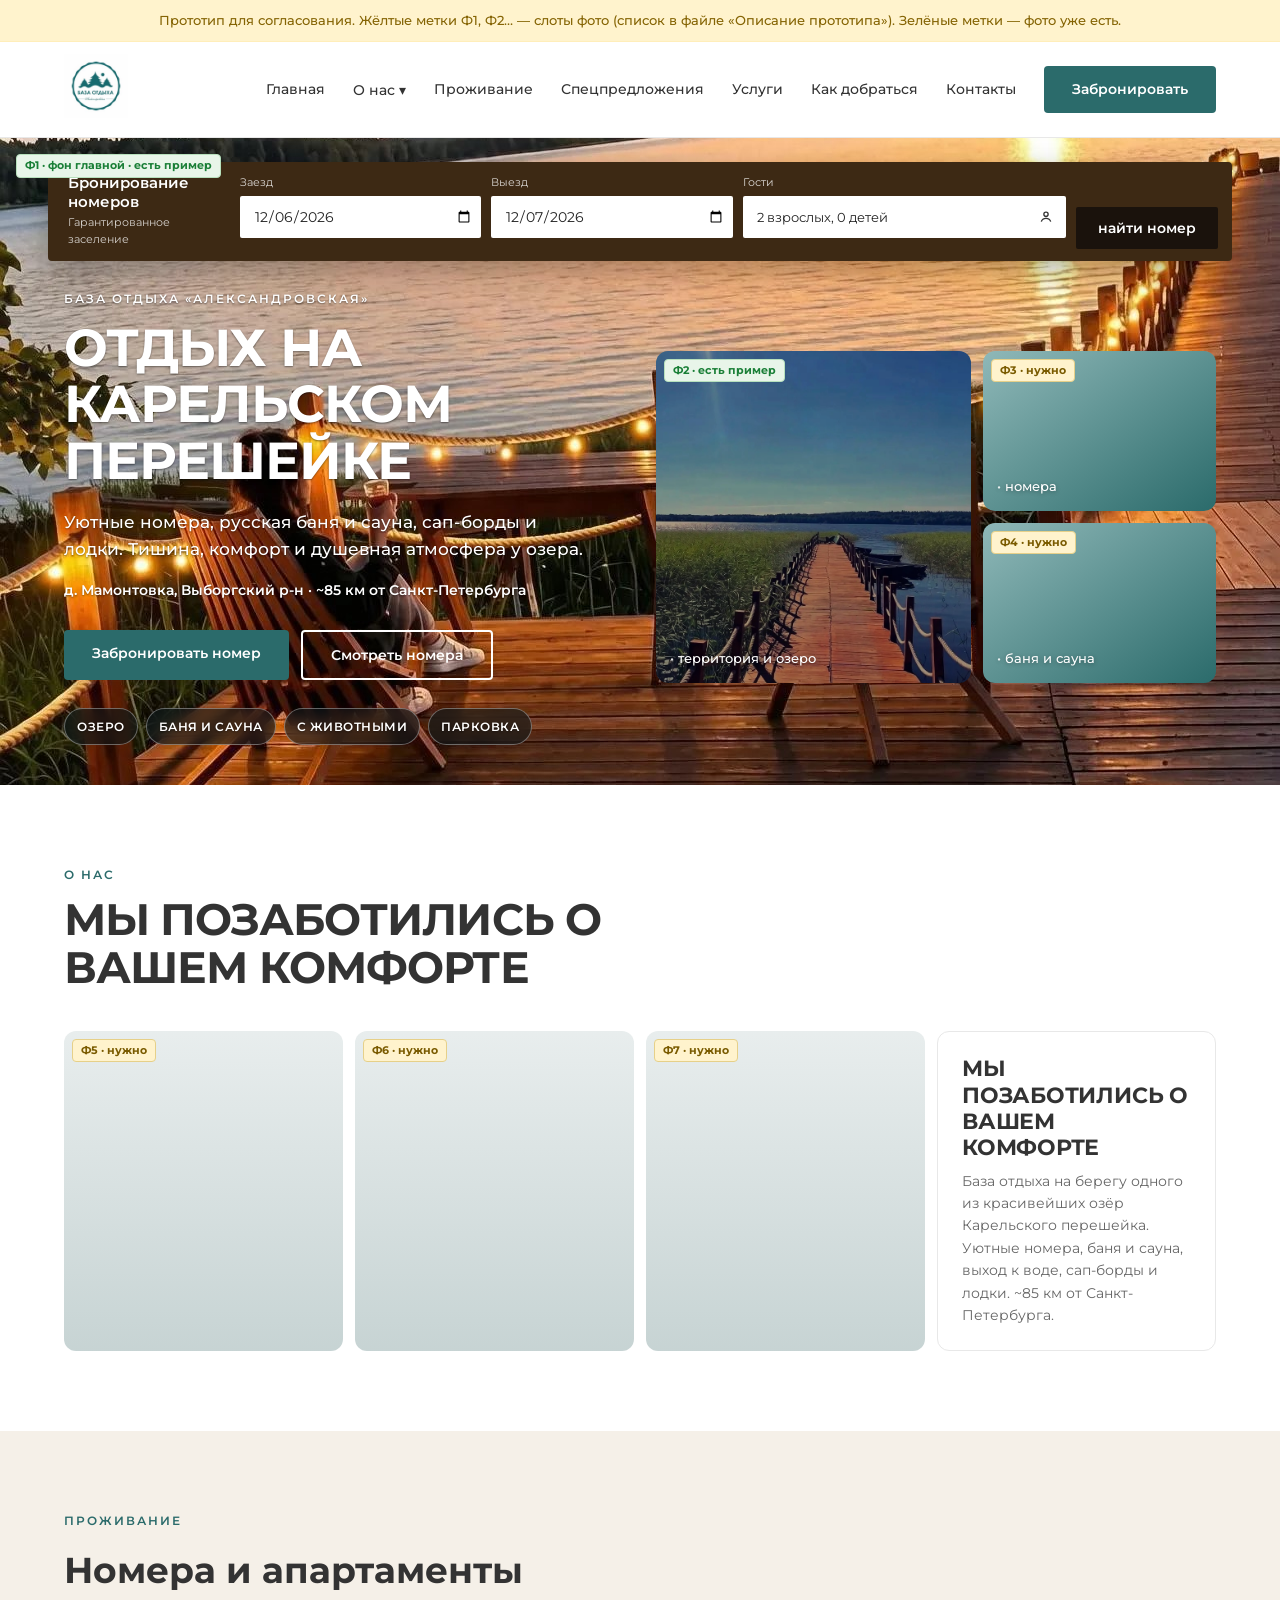
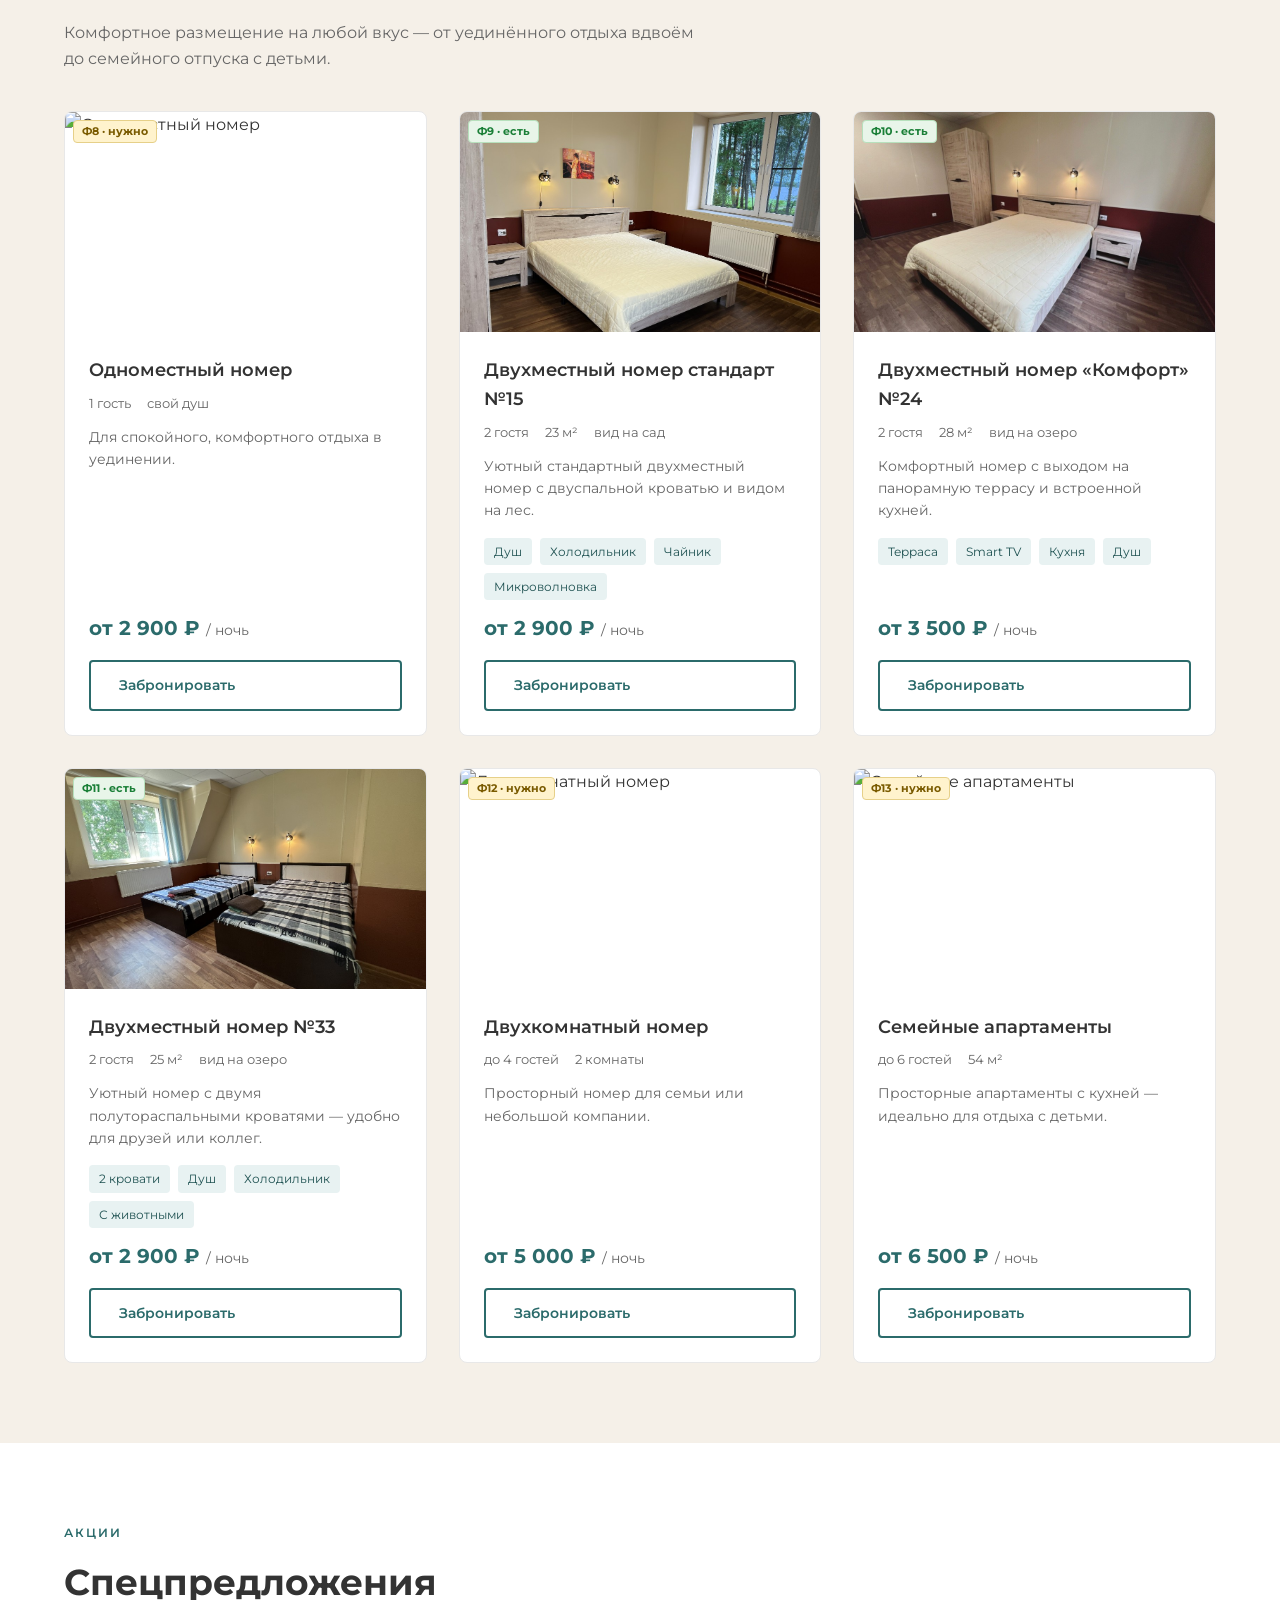
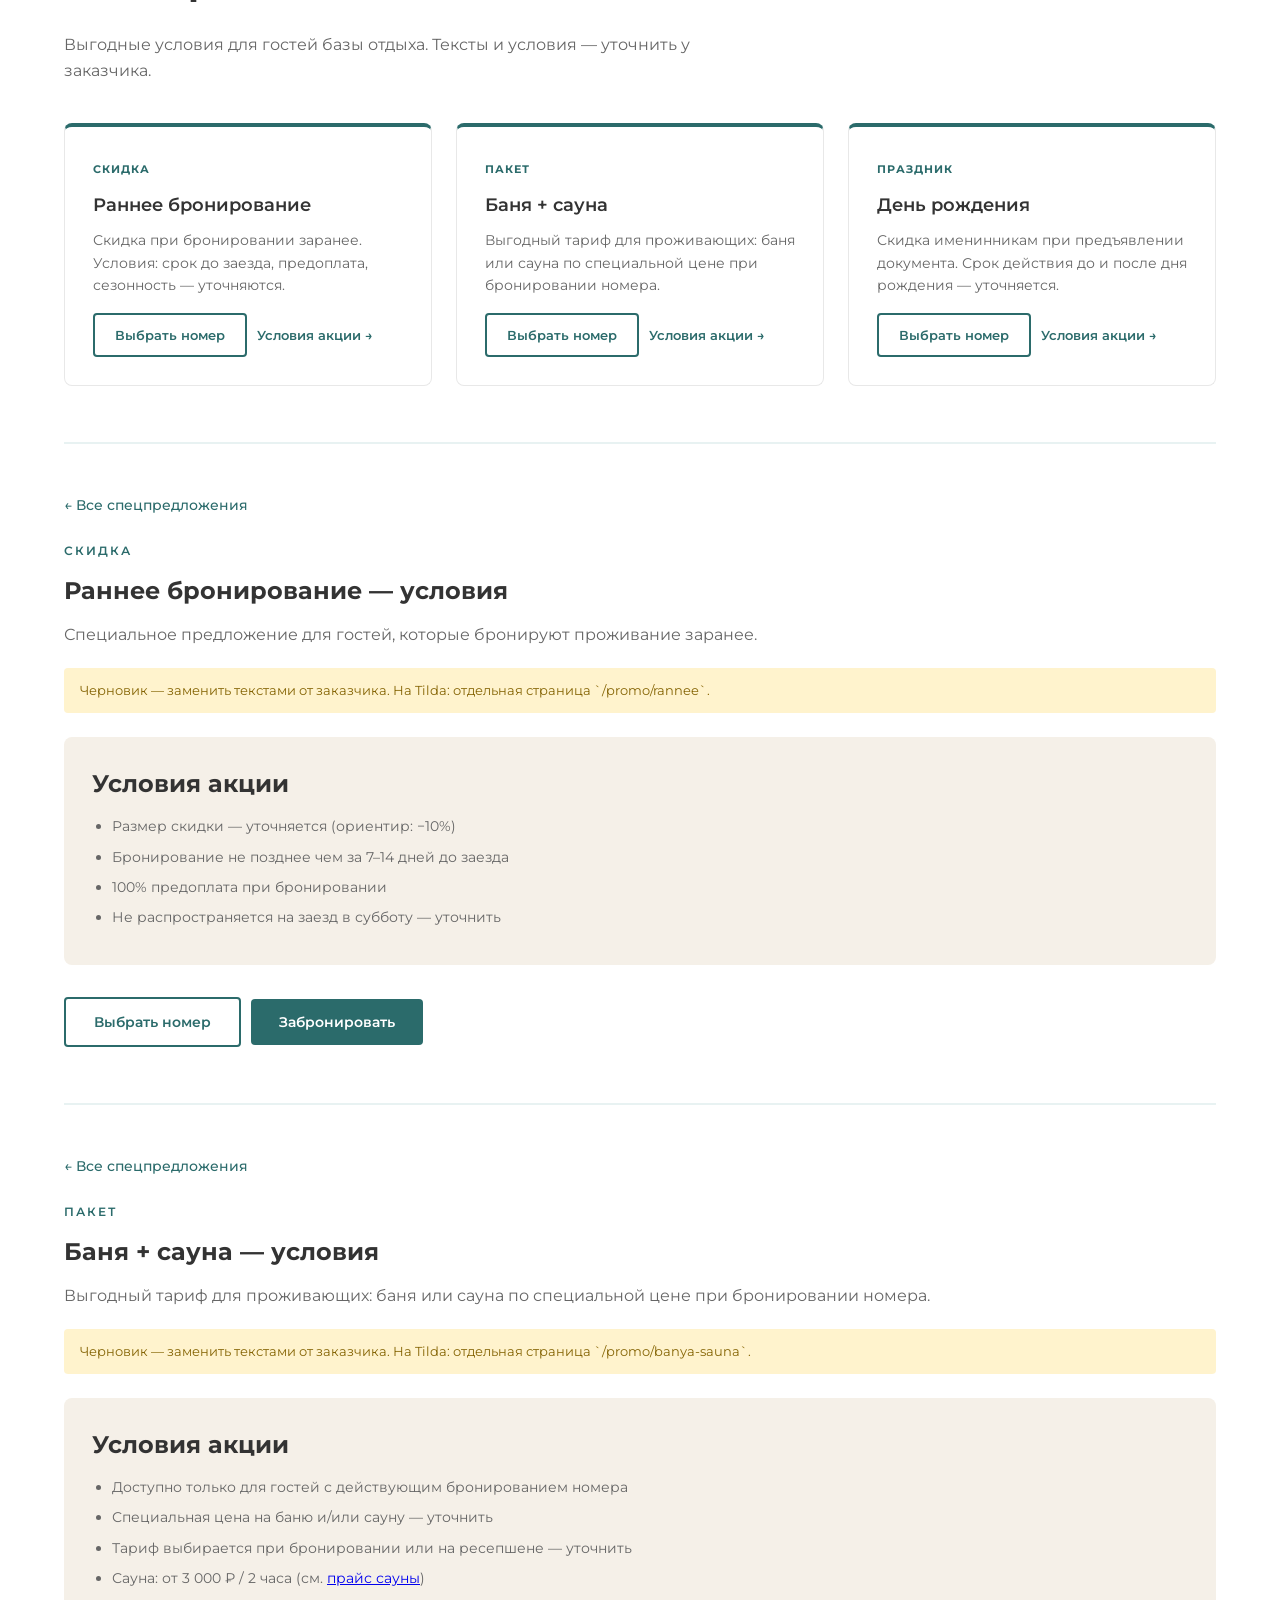
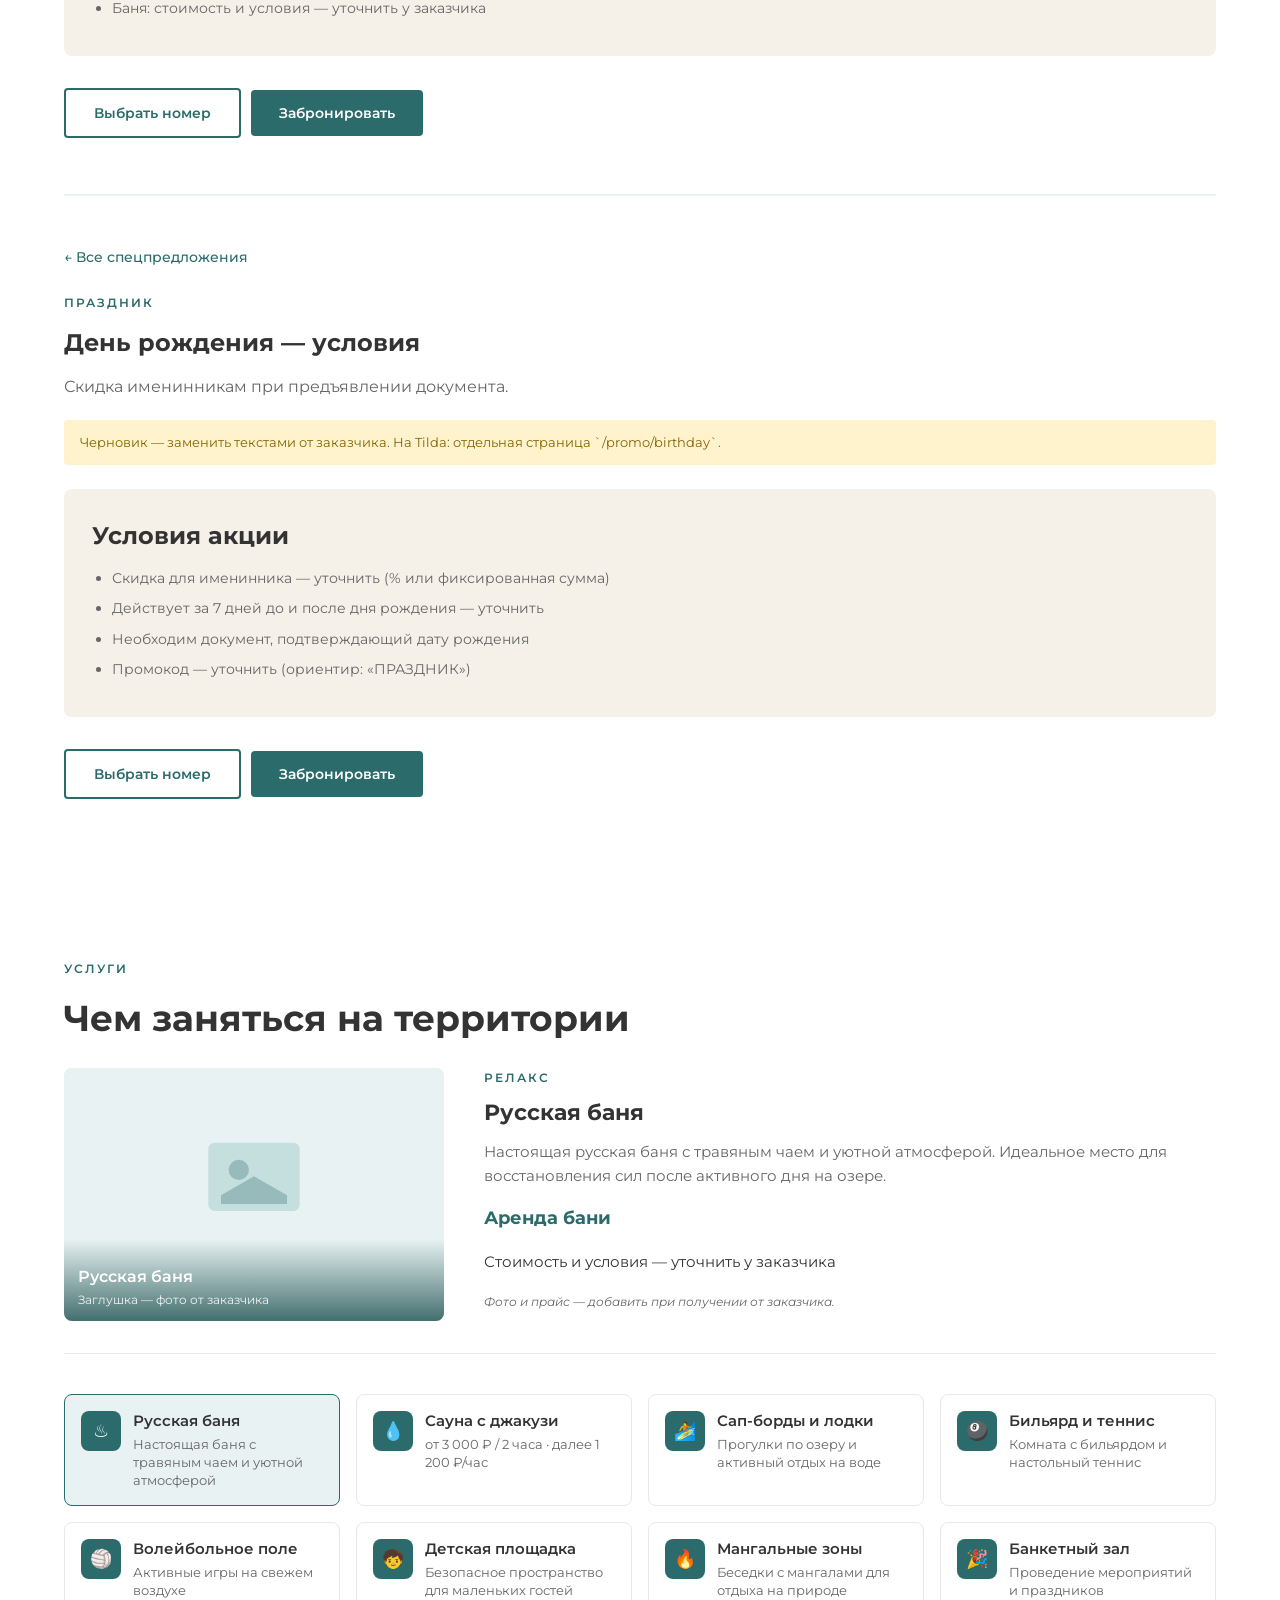
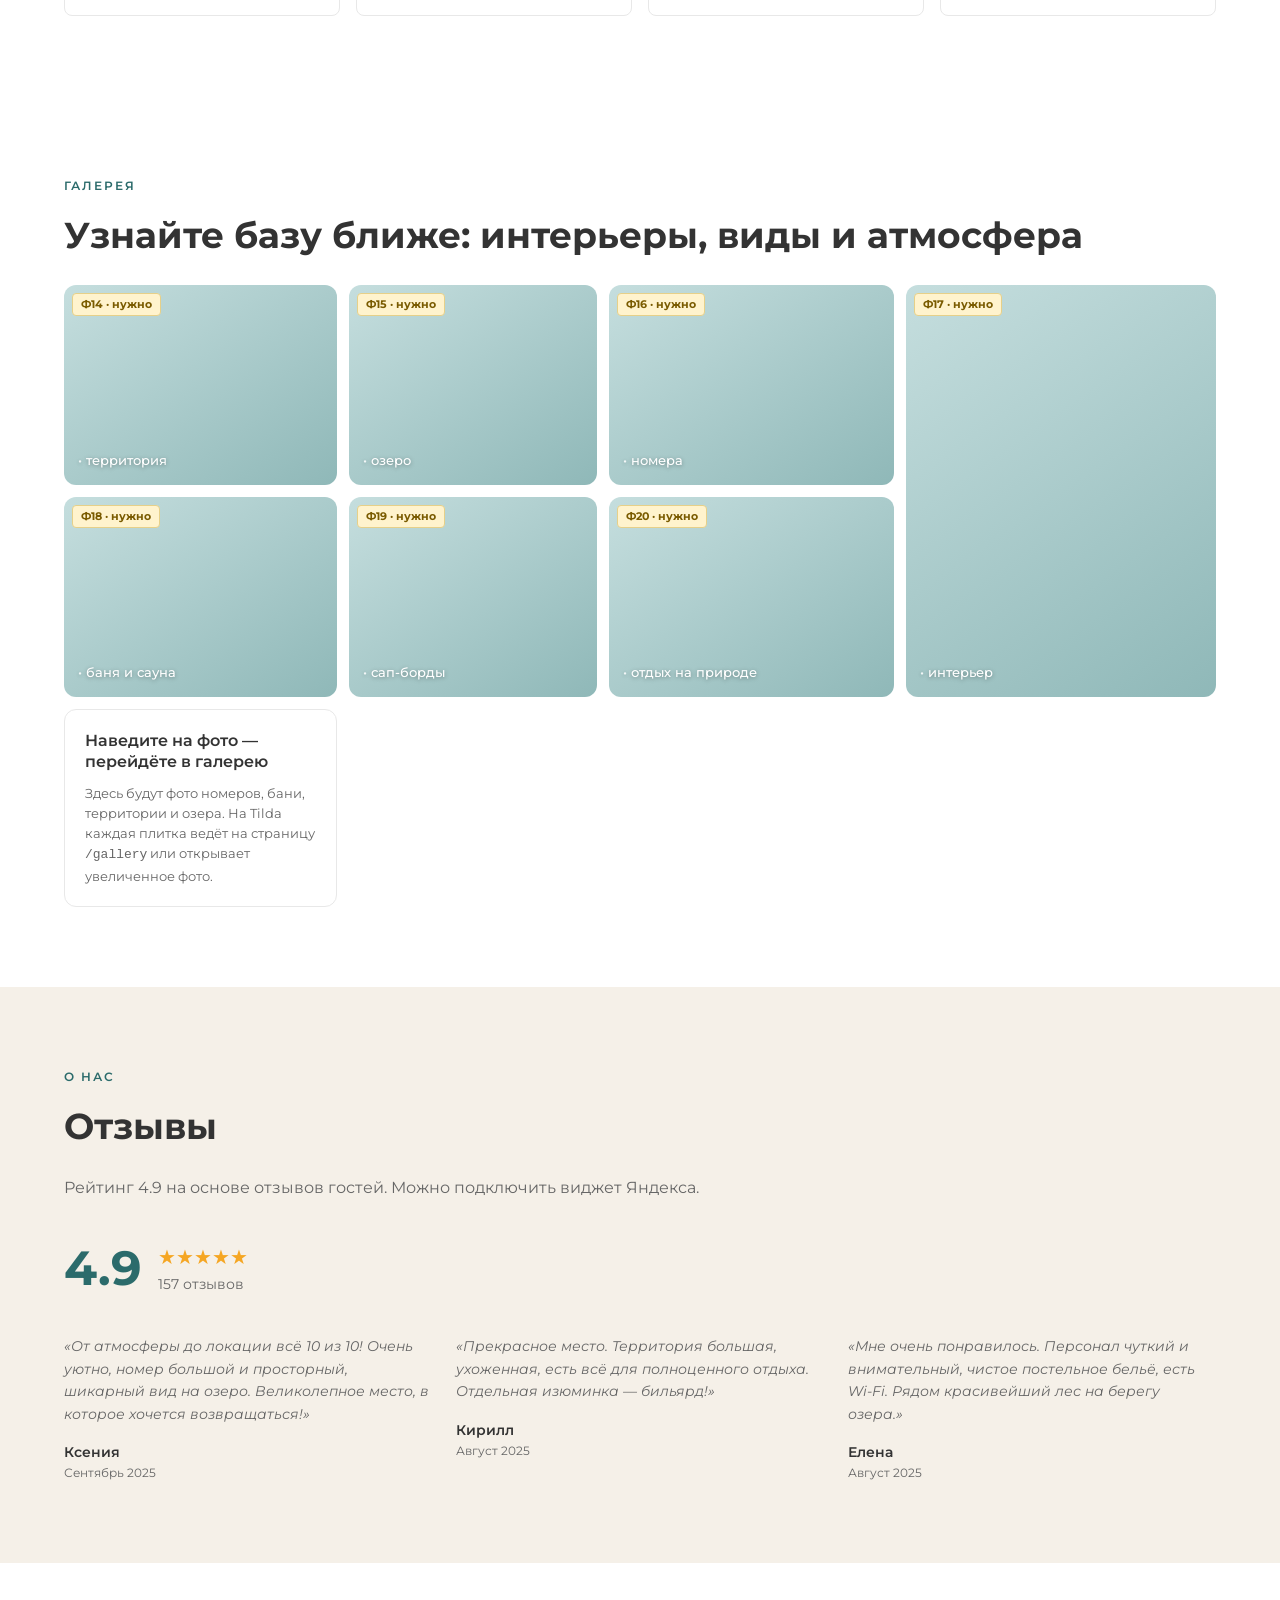
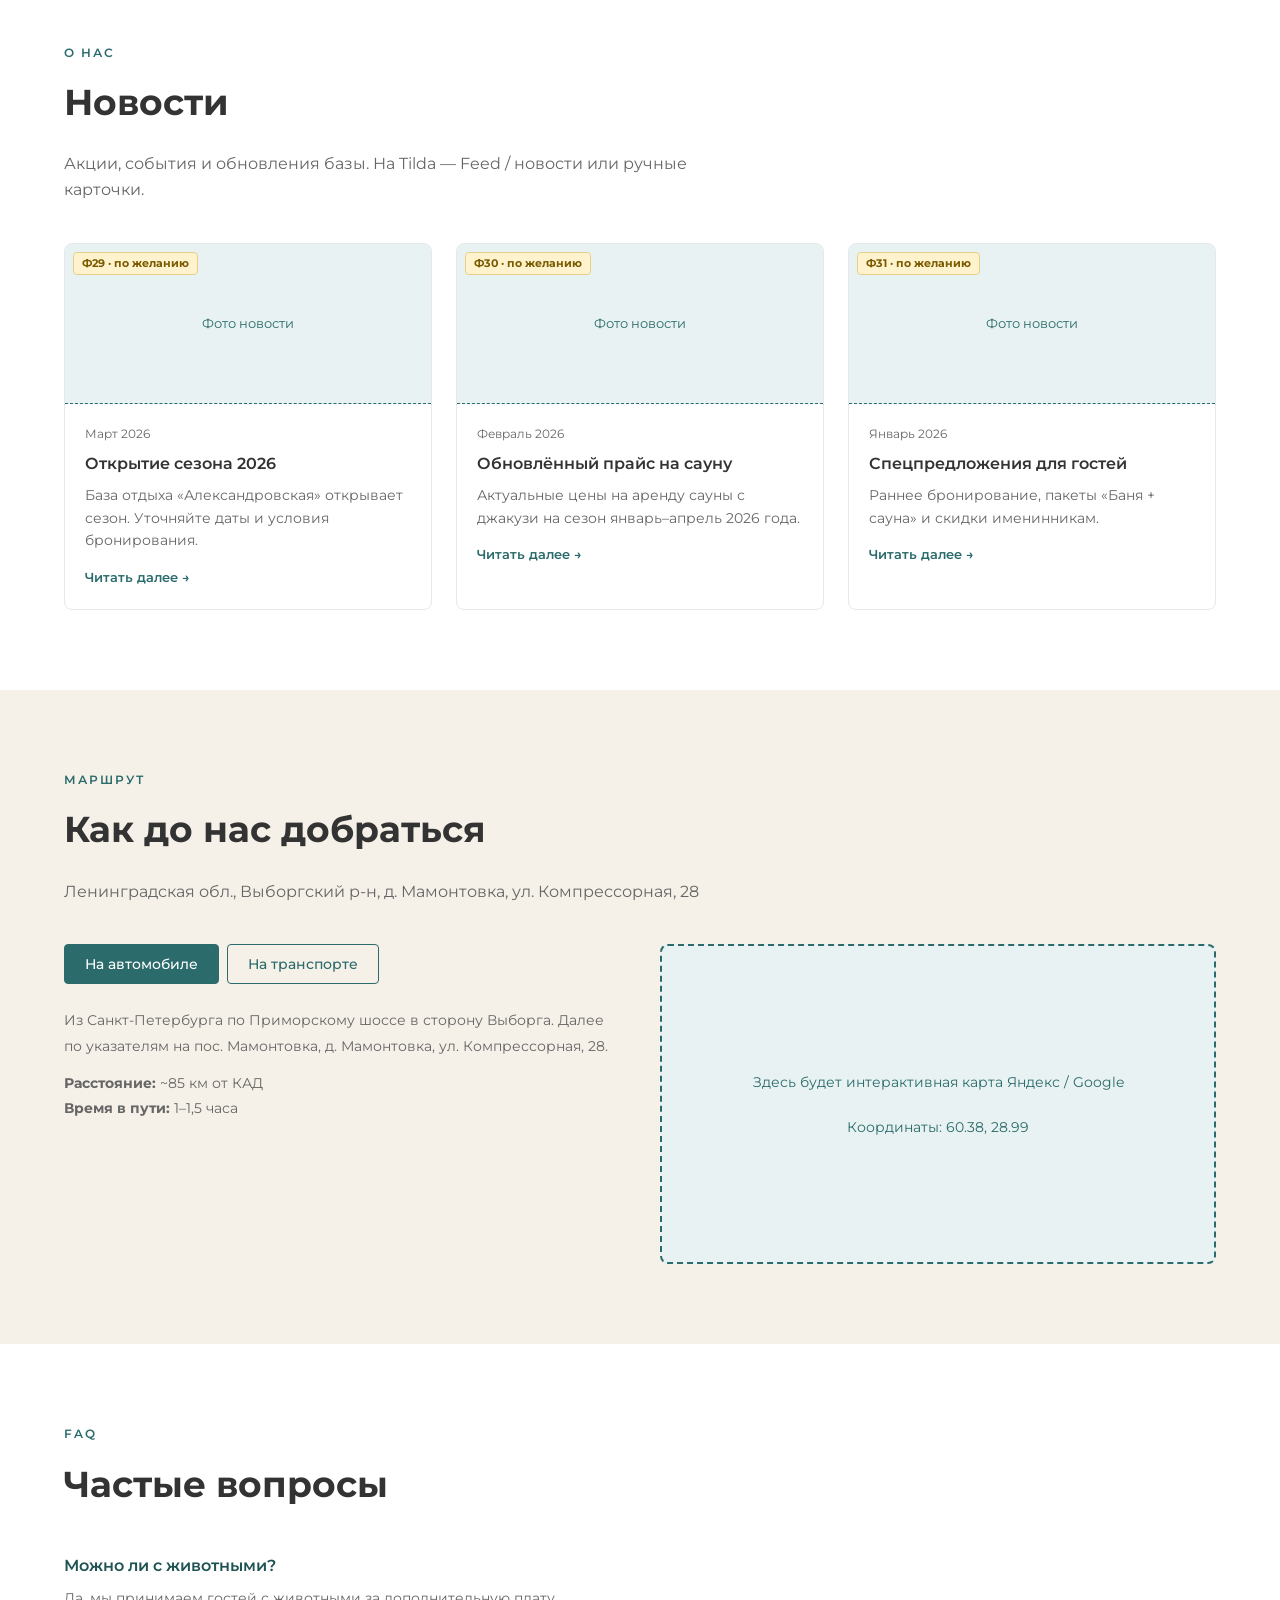
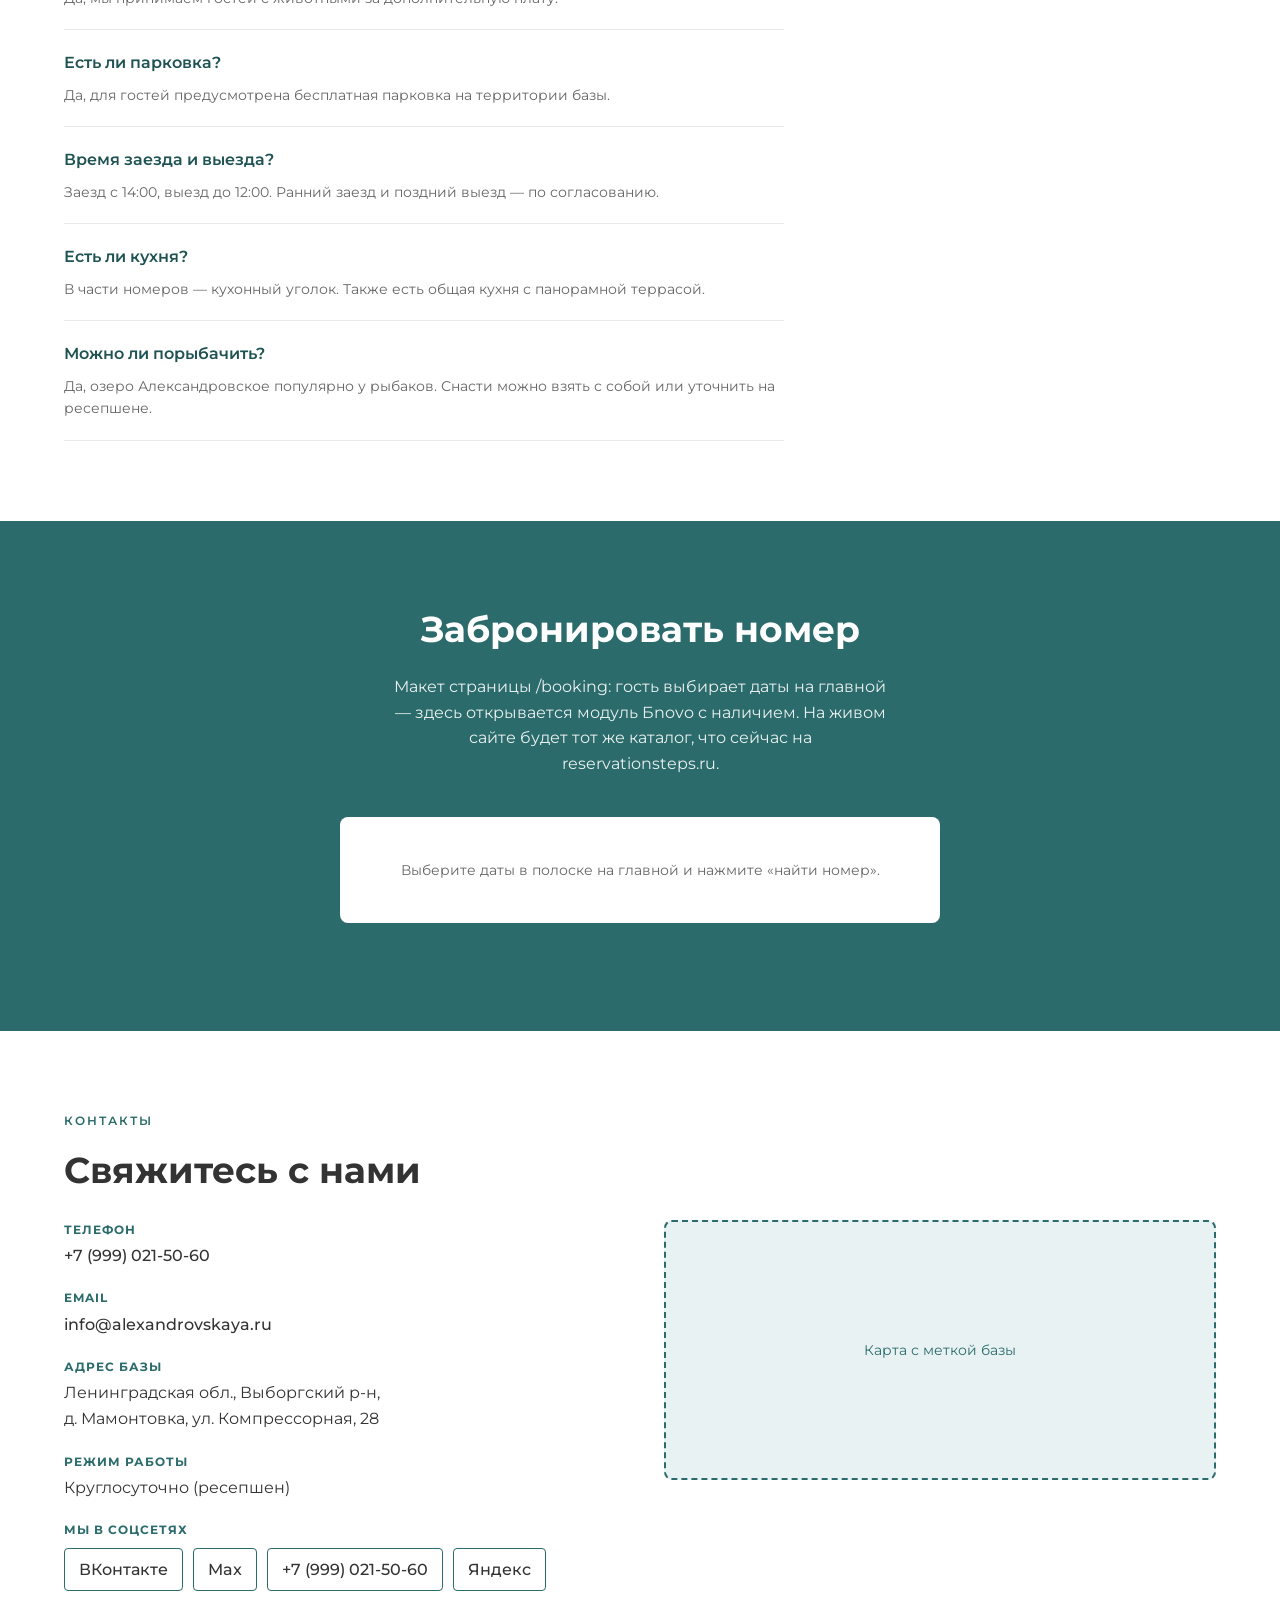
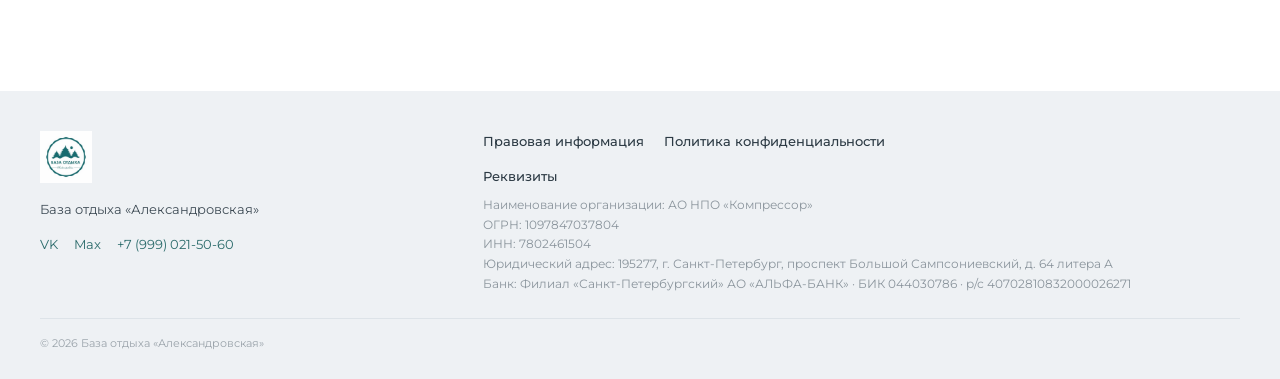
==== commit 669f10f7: "Use white hero copy and drop internal photo-slot notes. Co-authored-by: Cursor <cursoragent@cursor.c" ====
--- a/index.html
+++ b/index.html
@@ -573,6 +573,7 @@
       padding: 0;
       background: none;
       box-shadow: none;
+      color: #fff;
     }
 
     .hero-text .section-label {
@@ -586,27 +587,27 @@
       line-height: 1.08;
       letter-spacing: -0.02em;
       margin-bottom: 20px;
-      color: #142228;
+      color: #fff;
       text-transform: uppercase;
-      text-shadow: 0 1px 0 rgba(255, 255, 255, 0.9);
+      text-shadow: 0 1px 2px rgba(0, 0, 0, 0.45);
     }
 
     .hero-lead {
       font-size: 17px;
       line-height: 1.6;
       font-weight: 500;
-      color: #1b252b;
+      color: #fff;
       margin-bottom: 16px;
       max-width: 520px;
-      text-shadow: 0 1px 0 rgba(255, 255, 255, 0.85);
+      text-shadow: 0 1px 2px rgba(0, 0, 0, 0.45);
     }
 
     .hero-location {
       font-size: 14px;
-      color: #2c3a42;
+      color: #fff;
       margin-bottom: 28px;
       font-weight: 600;
-      text-shadow: 0 1px 0 rgba(255, 255, 255, 0.8);
+      text-shadow: 0 1px 2px rgba(0, 0, 0, 0.45);
     }
 
     .hero-actions {
@@ -620,14 +621,15 @@
     }
 
     .hero .btn-outline {
-      color: var(--brand-dark);
-      border-color: var(--brand);
-      background: rgba(255, 255, 255, 0.94);
+      color: #fff;
+      border-color: #fff;
+      background: transparent;
     }
 
     .hero .btn-outline:hover {
-      background: var(--brand);
-      color: var(--white);
+      background: rgba(255, 255, 255, 0.16);
+      color: #fff;
+      border-color: #fff;
     }
 
     .hero-bento {
@@ -676,12 +678,14 @@
       font-weight: 600;
       text-transform: uppercase;
       letter-spacing: 0.5px;
-      color: #163238;
-      background: rgba(255, 255, 255, 0.9);
-      border: 1px solid rgba(43, 107, 107, 0.28);
+      color: #fff;
+      background: rgba(8, 22, 26, 0.55);
+      border: 1px solid rgba(255, 255, 255, 0.35);
       padding: 8px 12px;
       border-radius: 999px;
-      text-shadow: none;
+      backdrop-filter: blur(8px);
+      -webkit-backdrop-filter: blur(8px);
+      text-shadow: 0 1px 2px rgba(0, 0, 0, 0.4);
     }
 
     .photo-mark {
@@ -1960,7 +1964,6 @@
     <div class="container">
       <div class="section-label">Услуги</div>
       <h2>Чем заняться на территории</h2>
-      <p class="section-intro">Выберите услугу — описание обновится выше. Фото услуг: слоты Ф21–Ф28 (список в описании прототипа). Сауна (Ф22) уже есть.</p>
 
       <div class="services-stack">
       <div id="service-detail" class="service-feature" aria-live="polite"></div>
@@ -2031,7 +2034,6 @@
     <div class="container">
       <div class="section-label">Галерея</div>
       <h2>Узнайте базу ближе: интерьеры, виды и атмосфера</h2>
-      <p class="section-intro">Такой блок есть в шаблоне Hotel на Tilda. Метки Ф14–Ф20 — какие фото поставить в плитки.</p>
       <div class="gallery-bento">
         <div class="gallery-tile" title="Перейти в галерею"><span class="photo-mark">Ф14 · нужно</span><span class="gallery-tile-label">территория</span></div>
         <div class="gallery-tile" title="Перейти в галерею"><span class="photo-mark">Ф15 · нужно</span><span class="gallery-tile-label">озеро</span></div>
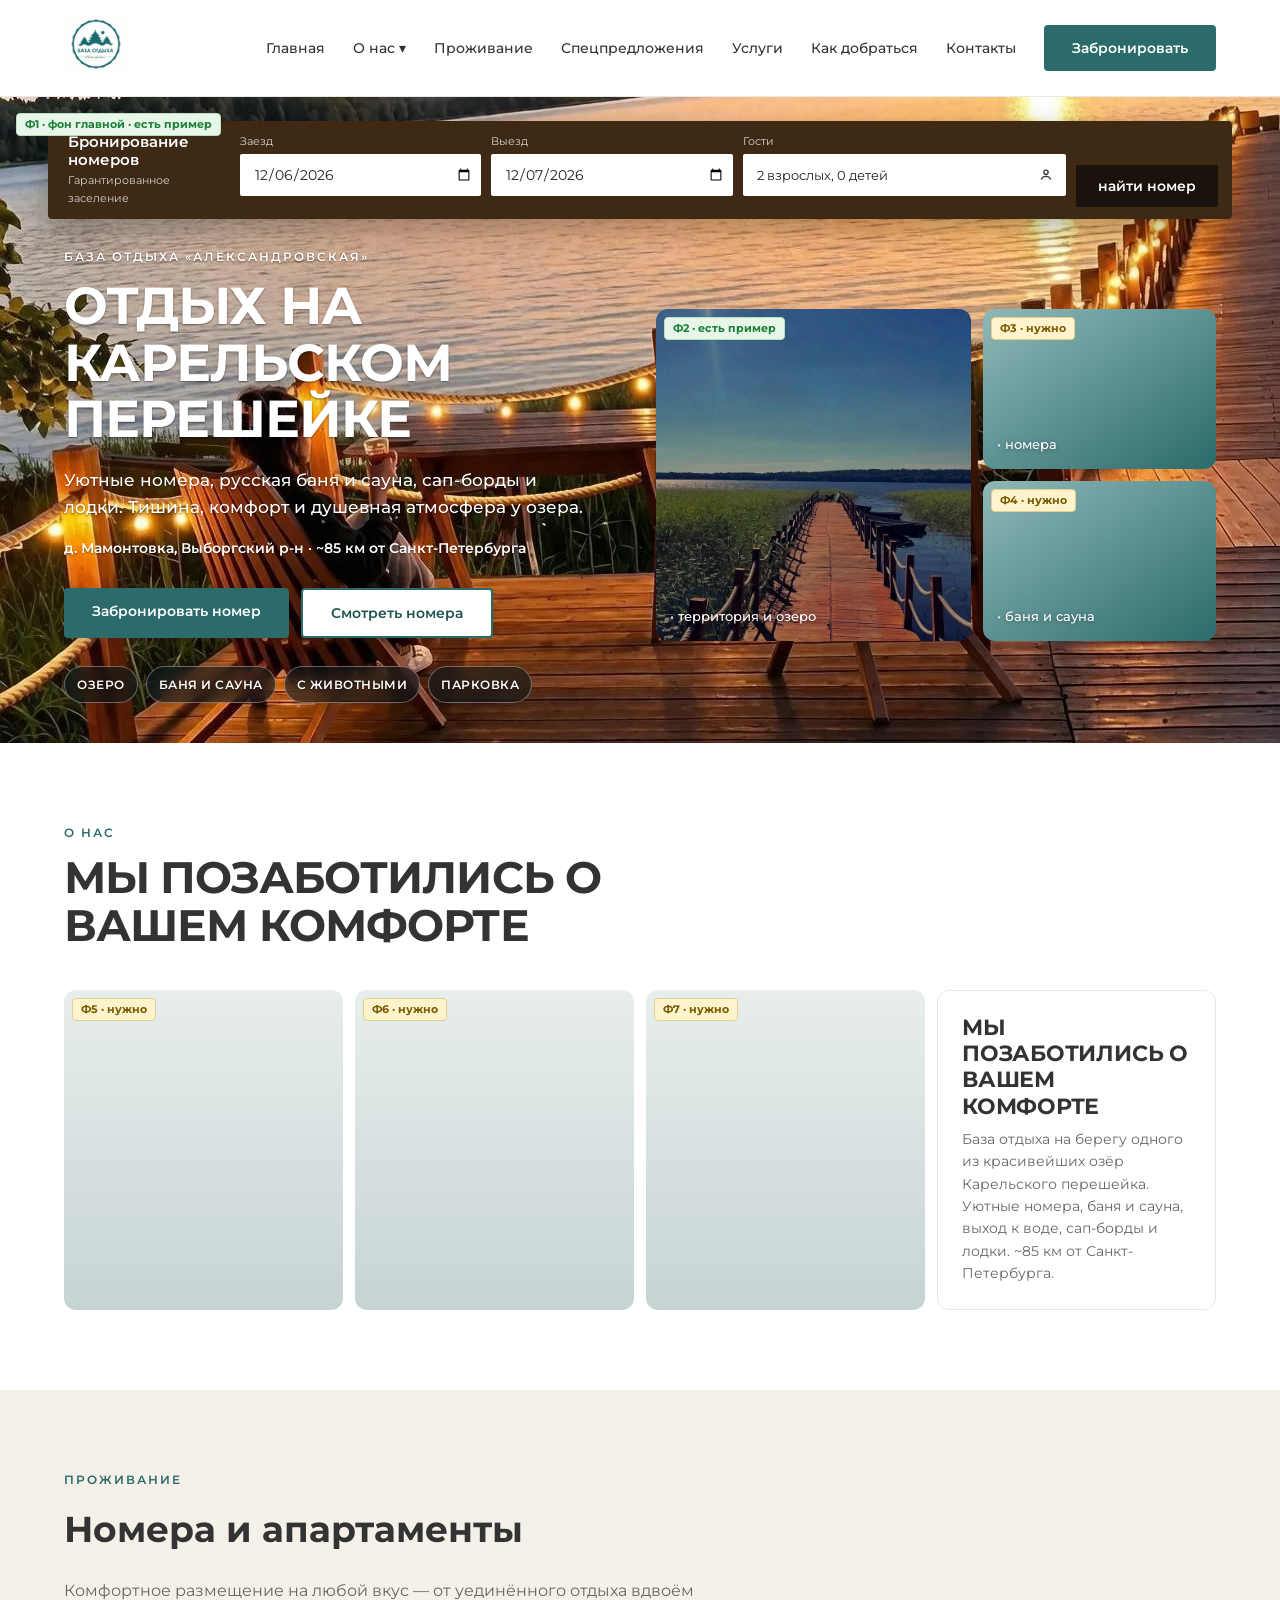
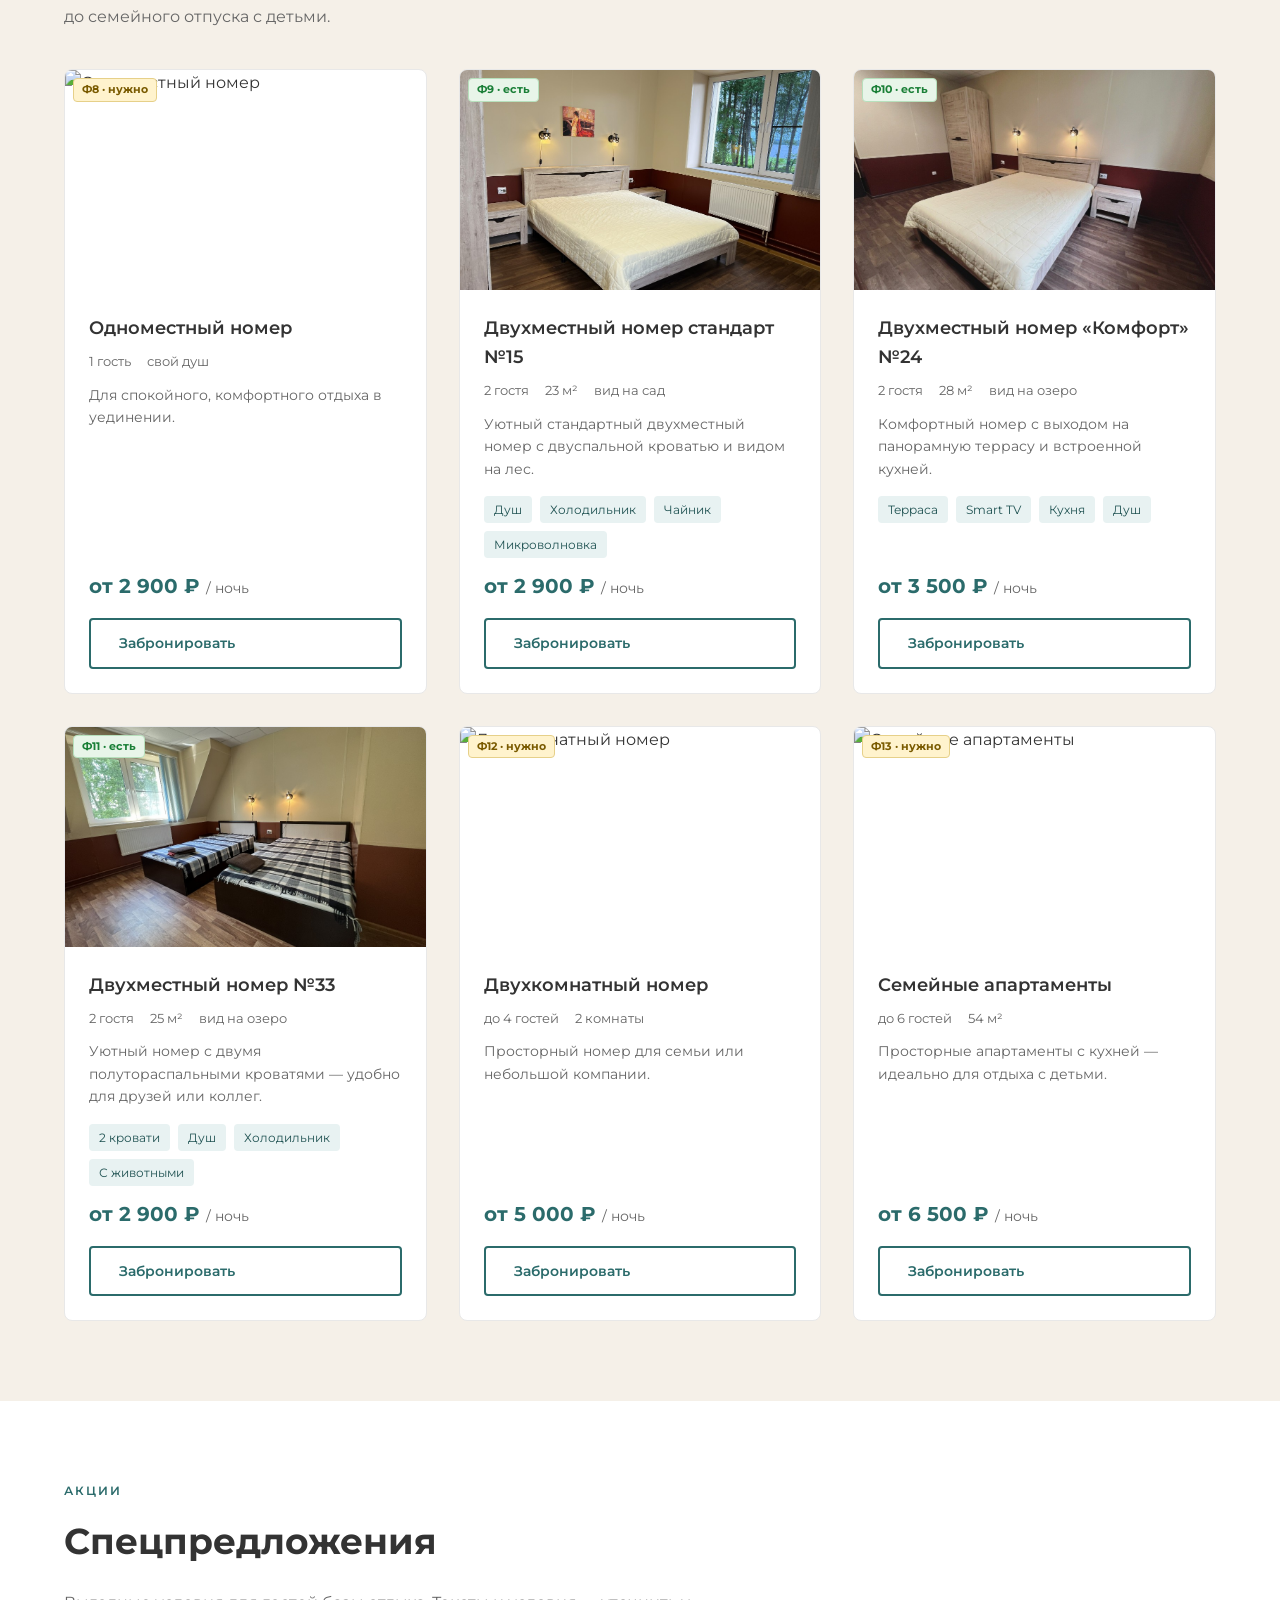
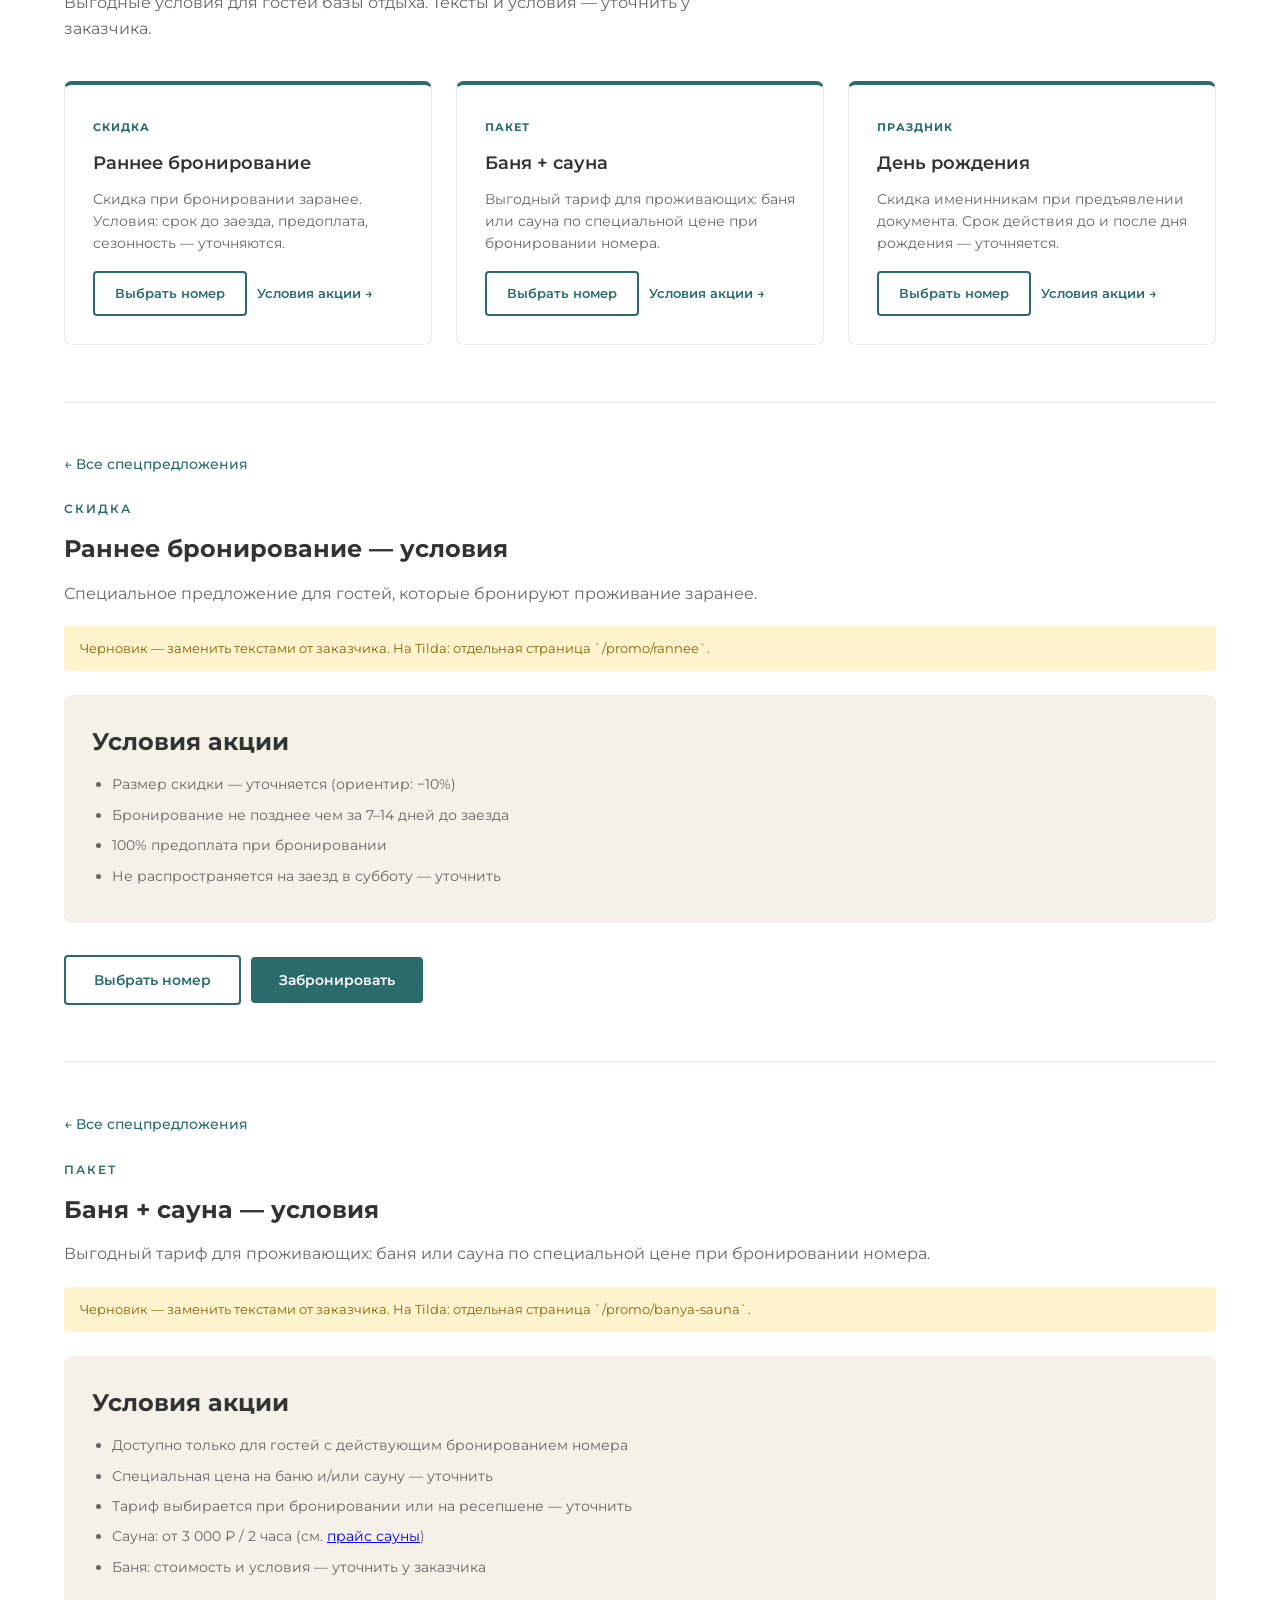
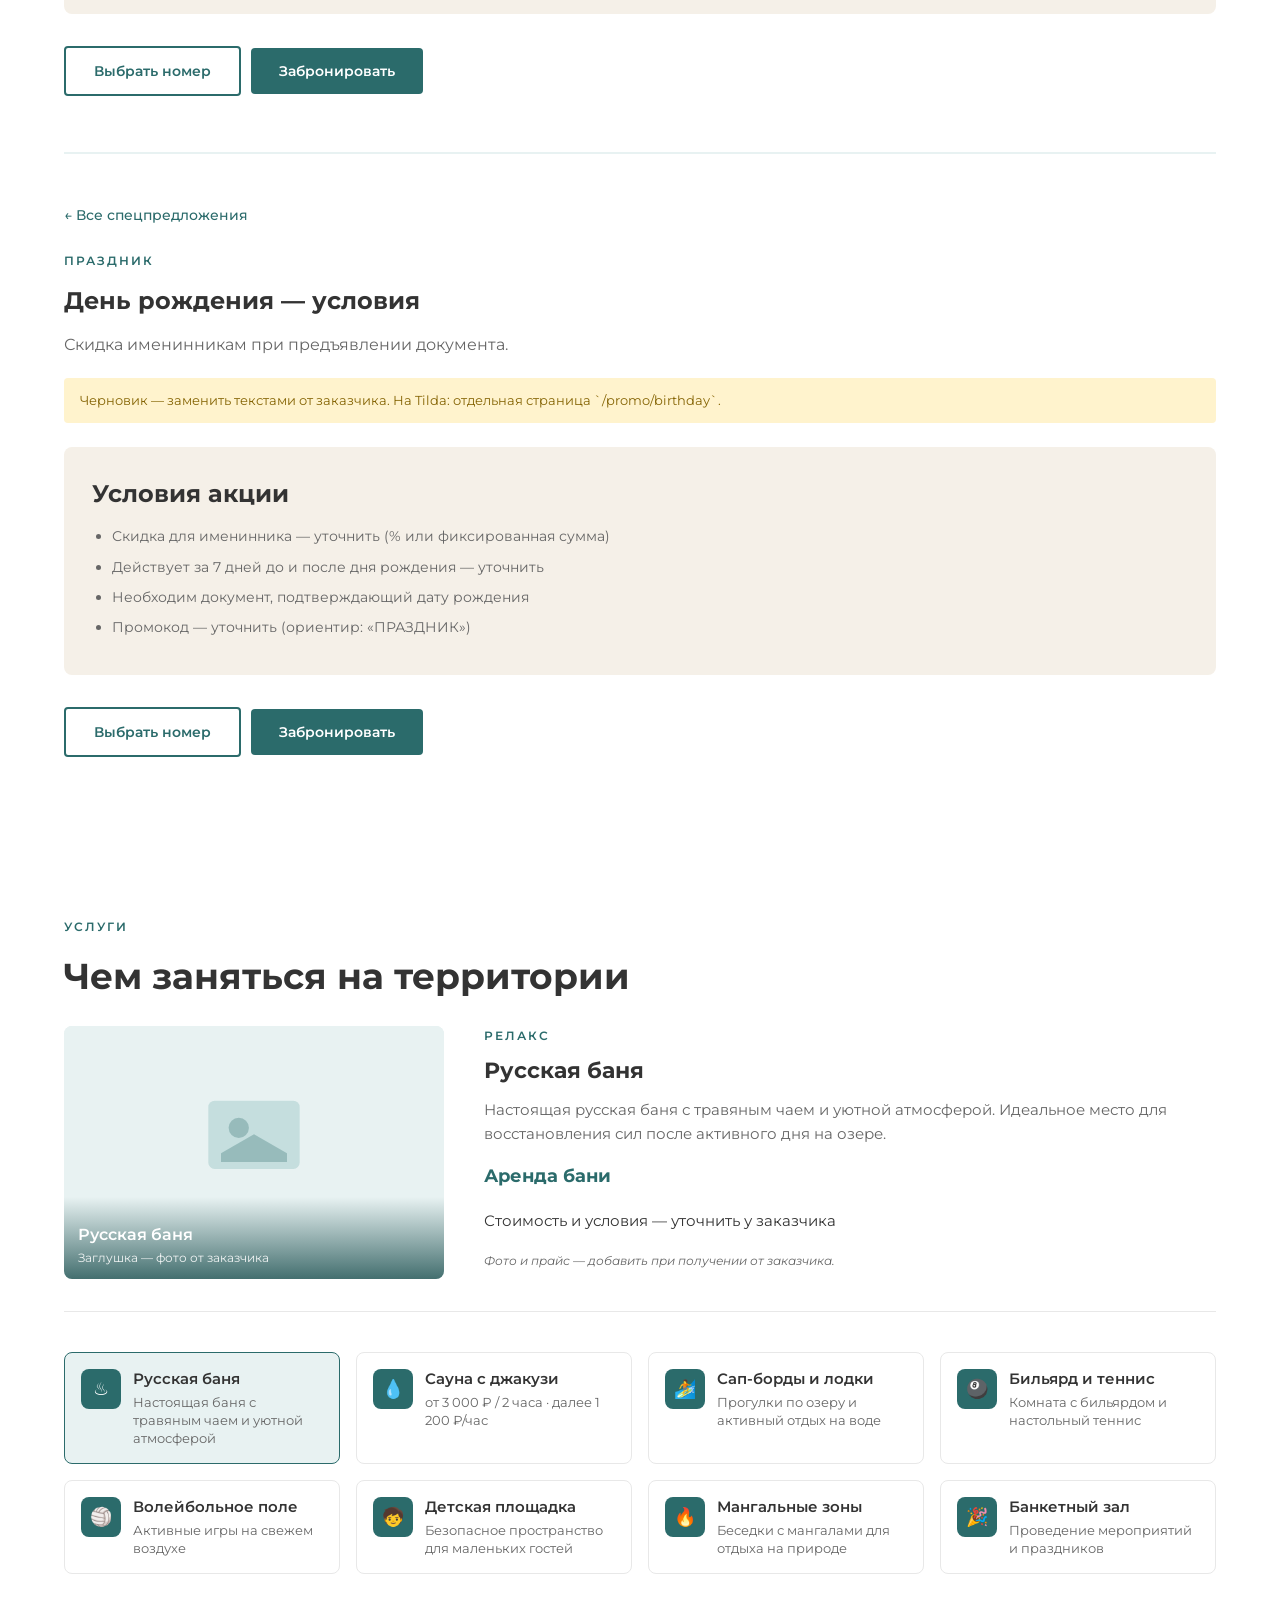
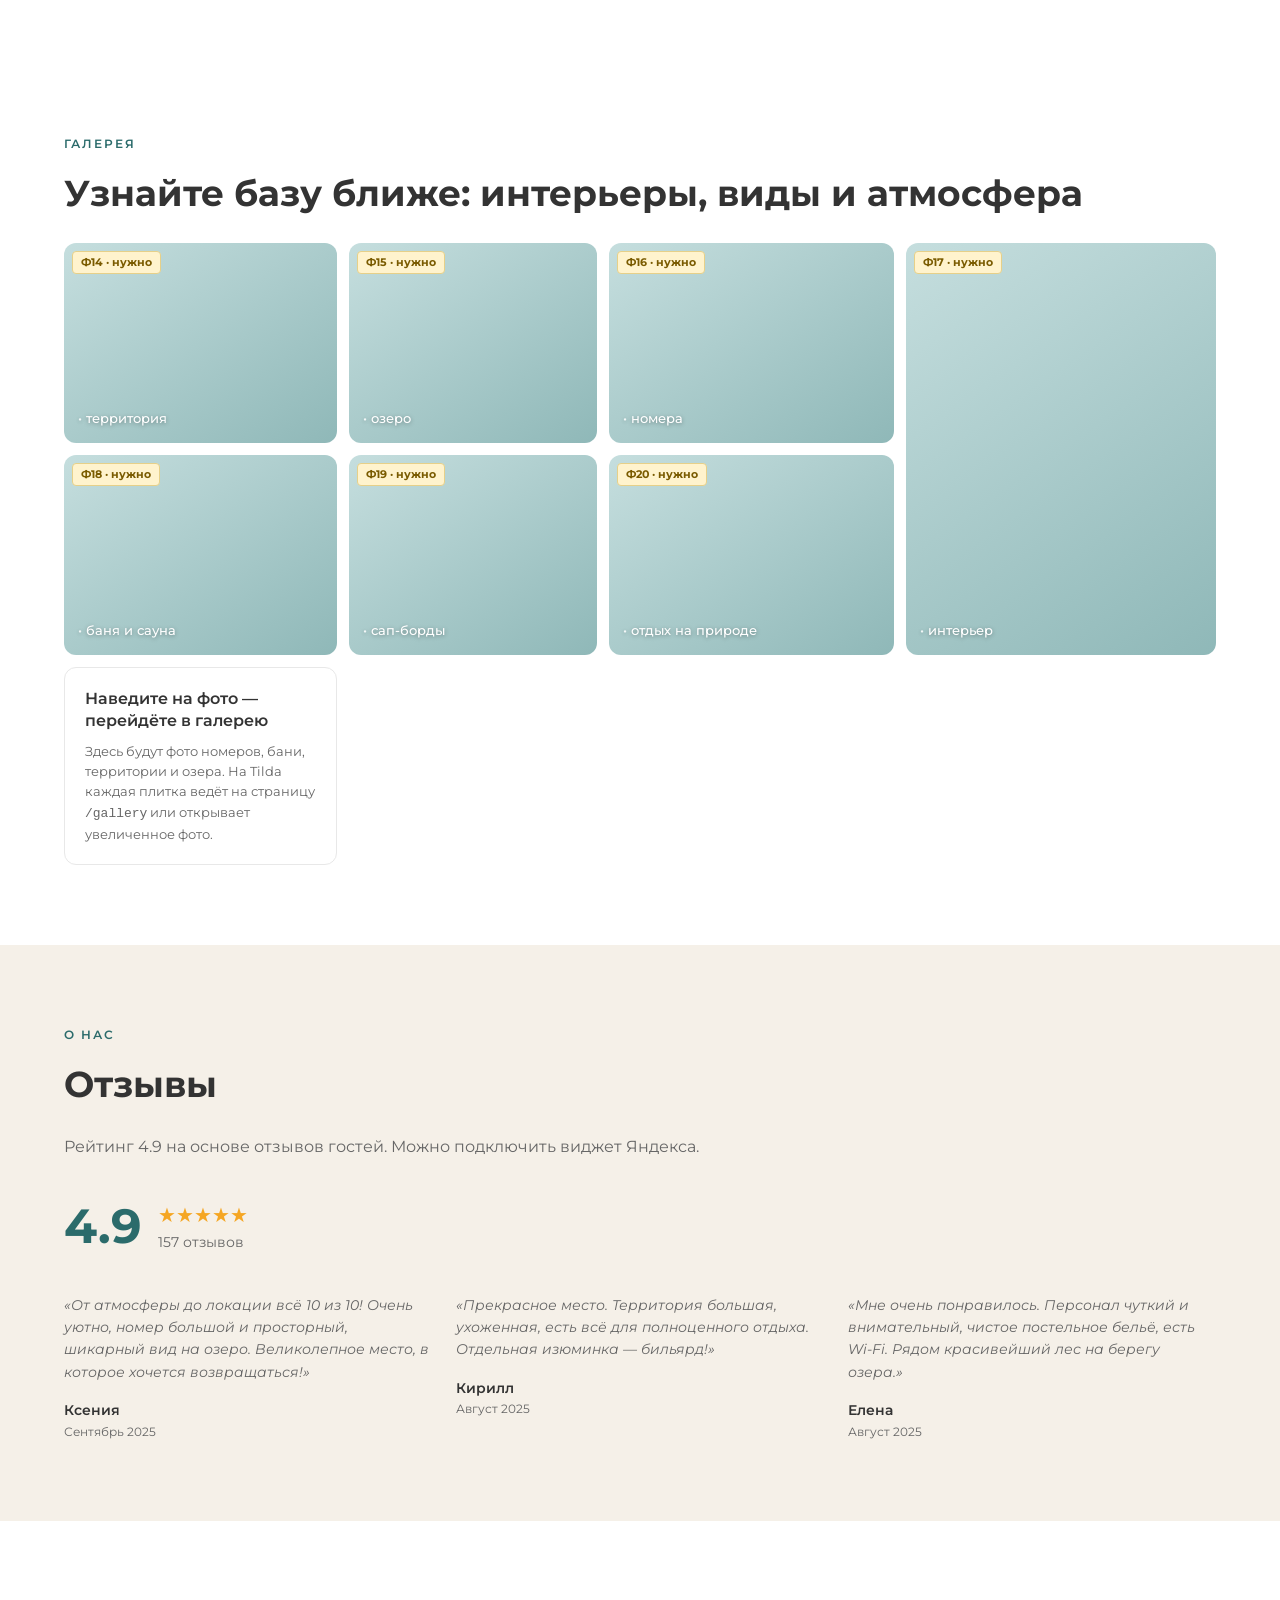
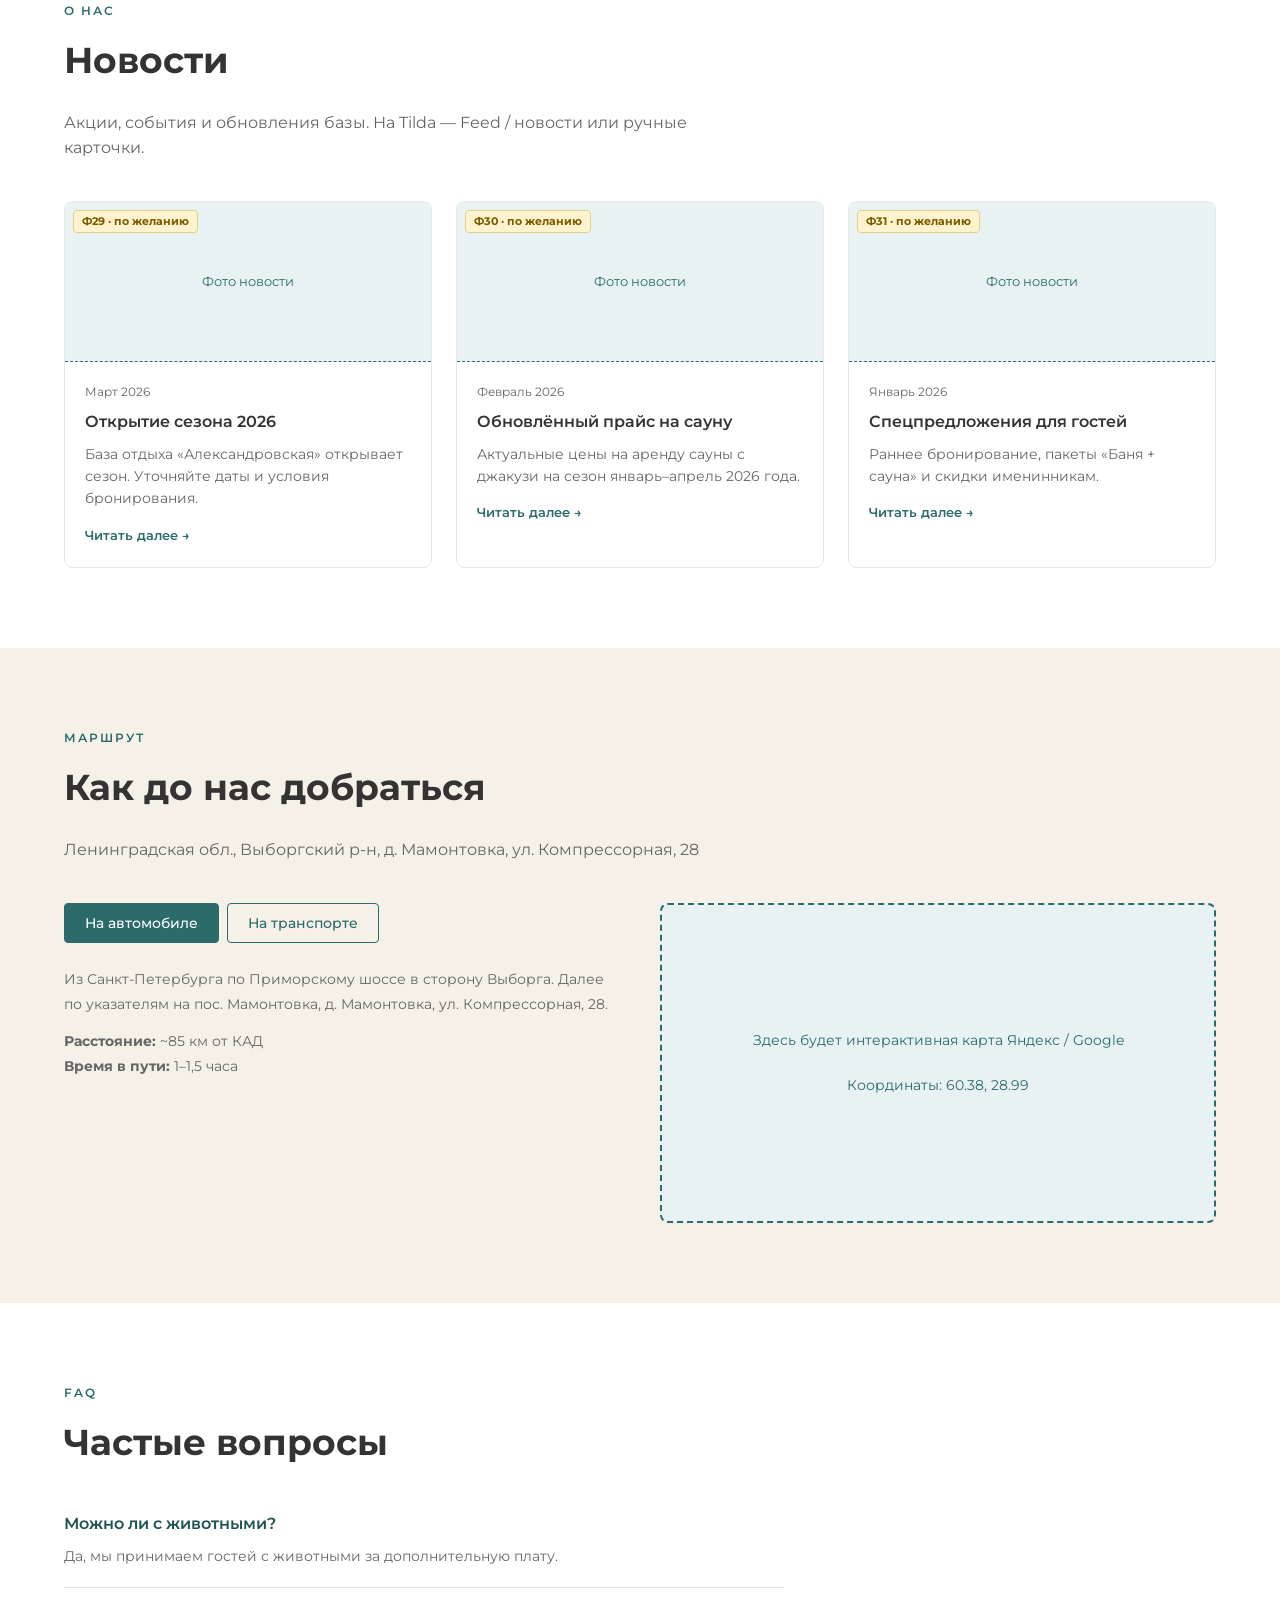
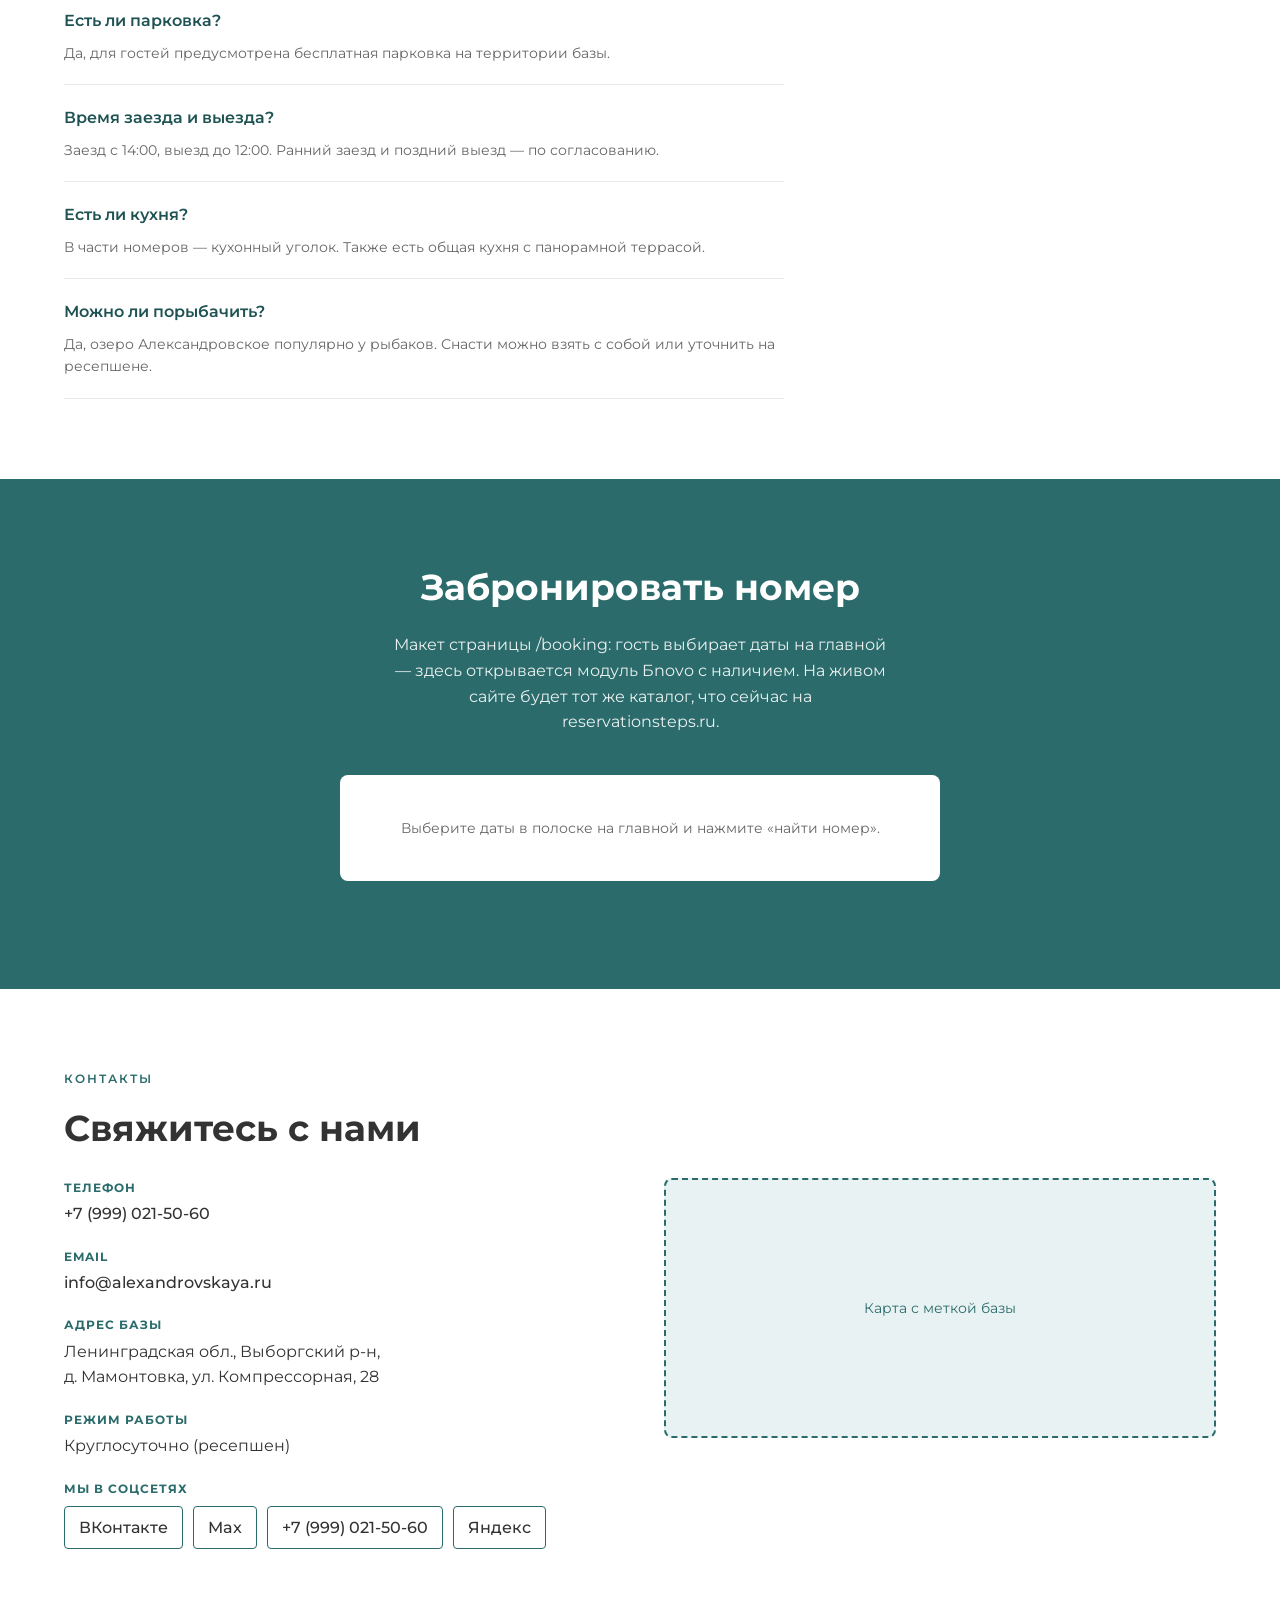
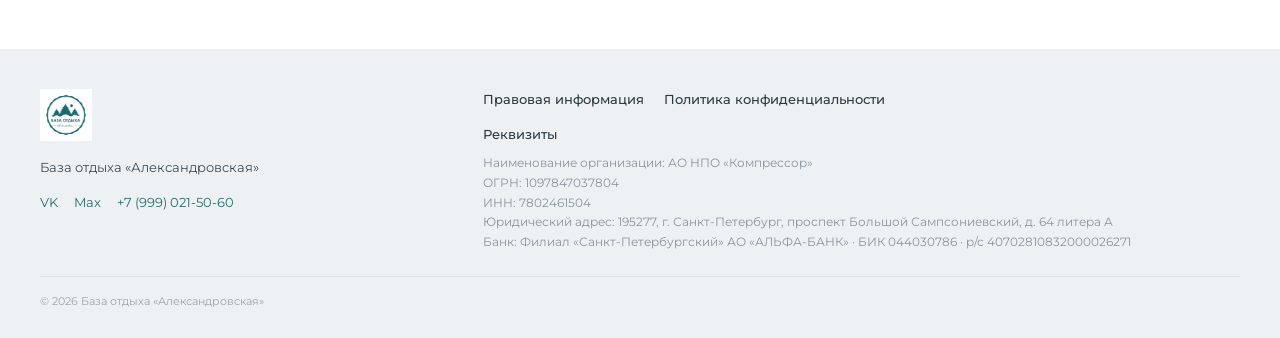
==== commit 875d283d: "Drop the prototype banner and fill the rooms button white. Co-authored-by: Cursor <cursoragent@curso" ====
--- a/index.html
+++ b/index.html
@@ -28,16 +28,6 @@
       background: var(--white);
     }
 
-    .prototype-banner {
-      background: #fff3cd;
-      color: #856404;
-      text-align: center;
-      padding: 10px 16px;
-      font-size: 13px;
-      font-weight: 500;
-      border-bottom: 1px solid #ffeeba;
-    }
-
     .container {
       max-width: var(--max-width);
       margin: 0 auto;
@@ -621,15 +611,15 @@
     }
 
     .hero .btn-outline {
-      color: #fff;
-      border-color: #fff;
-      background: transparent;
+      background: var(--white);
+      color: var(--brand-dark);
+      border-color: var(--brand);
     }
 
     .hero .btn-outline:hover {
-      background: rgba(255, 255, 255, 0.16);
-      color: #fff;
-      border-color: #fff;
+      background: var(--brand);
+      color: var(--white);
+      border-color: var(--brand);
     }
 
     .hero-bento {
@@ -1646,10 +1636,6 @@
   </style>
 </head>
 <body>
-
-  <div class="prototype-banner">
-    Прототип для согласования. Жёлтые метки Ф1, Ф2… — слоты фото (список в файле «Описание прототипа»). Зелёные метки — фото уже есть.
-  </div>
 
   <header>
     <div class="header-inner">
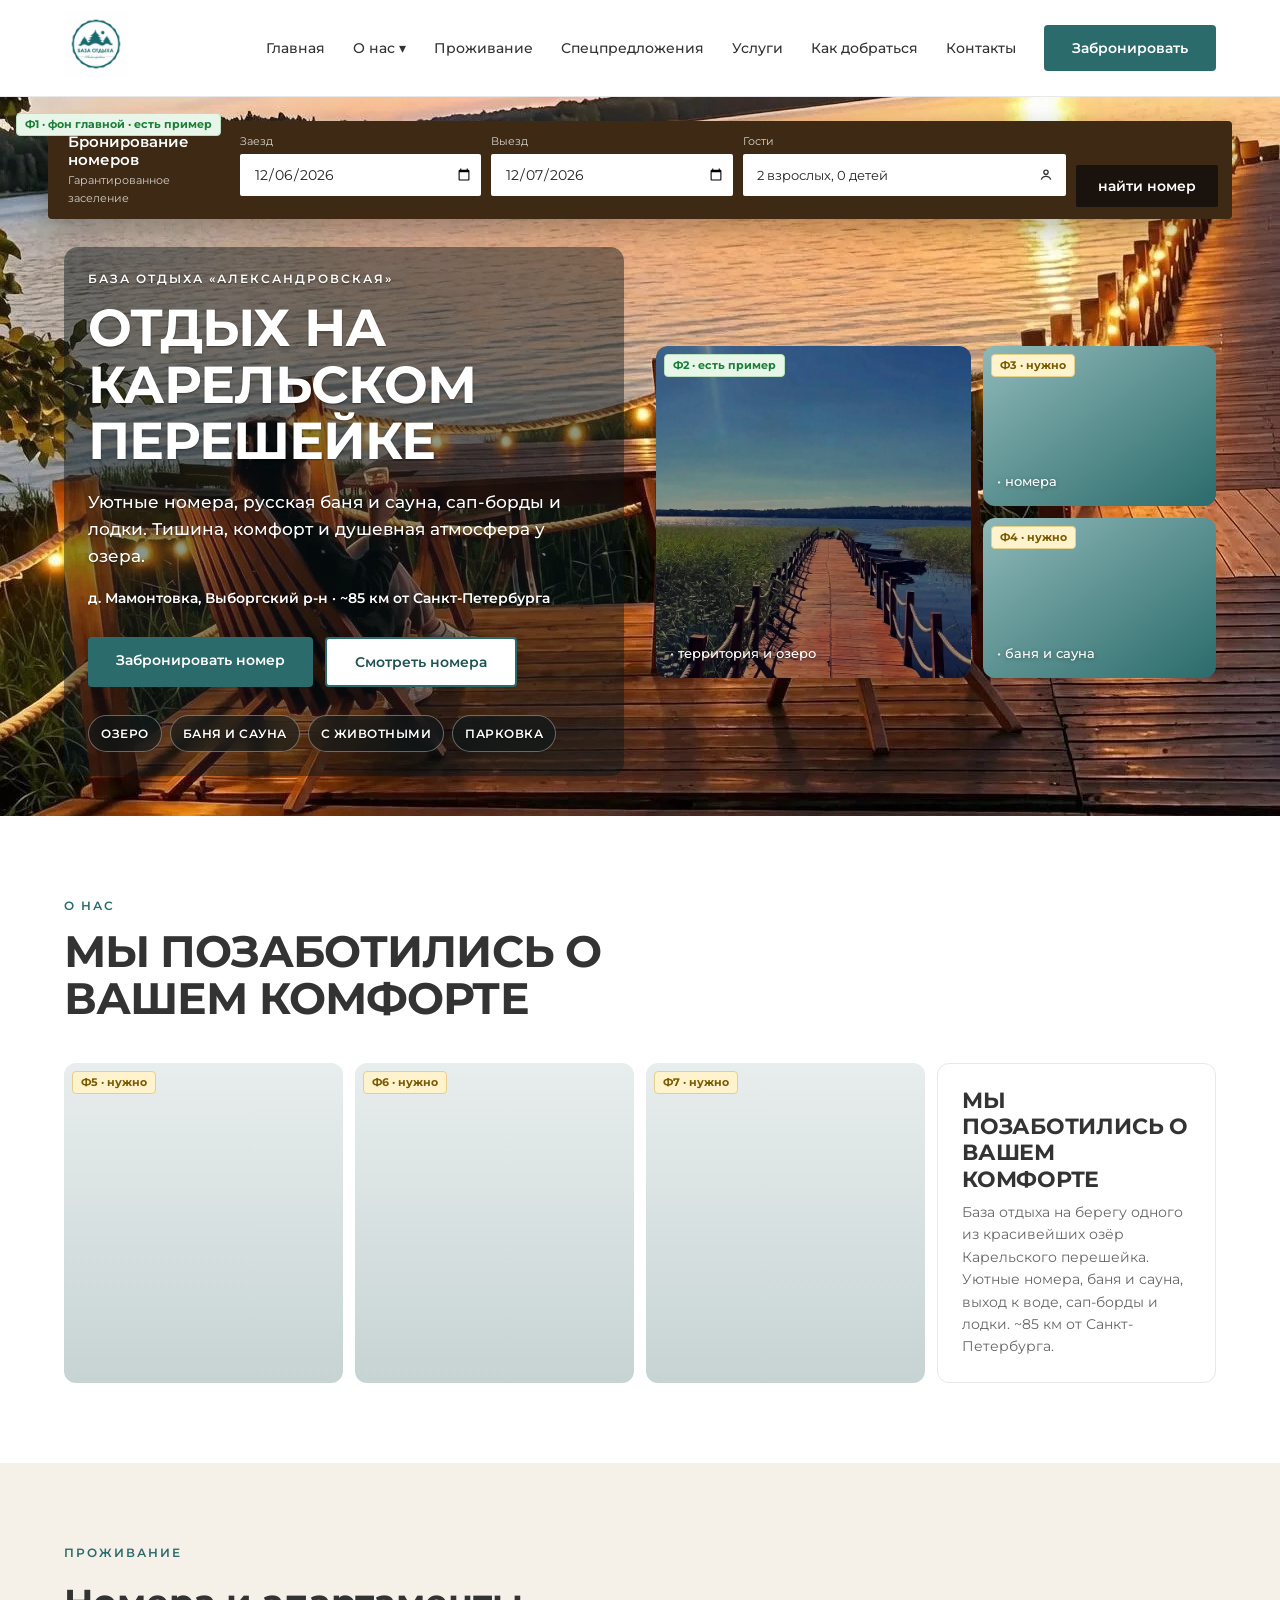
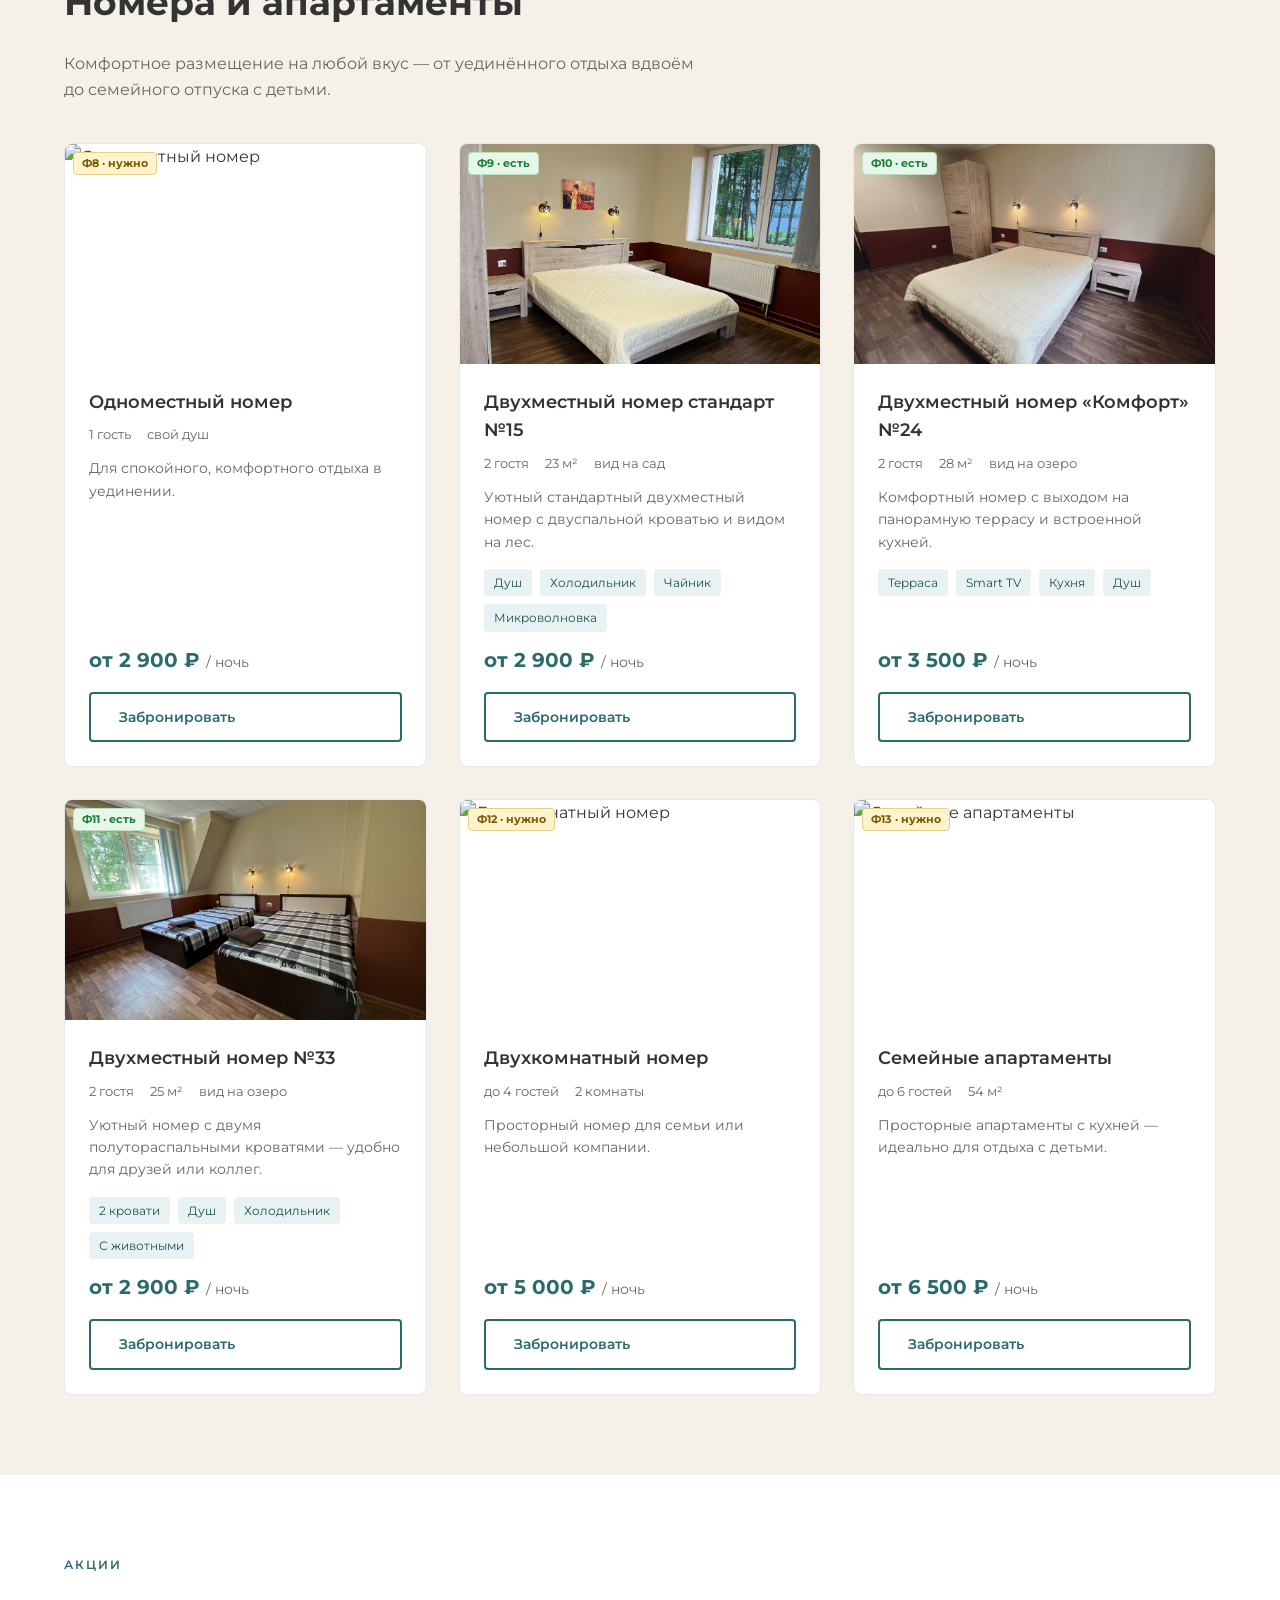
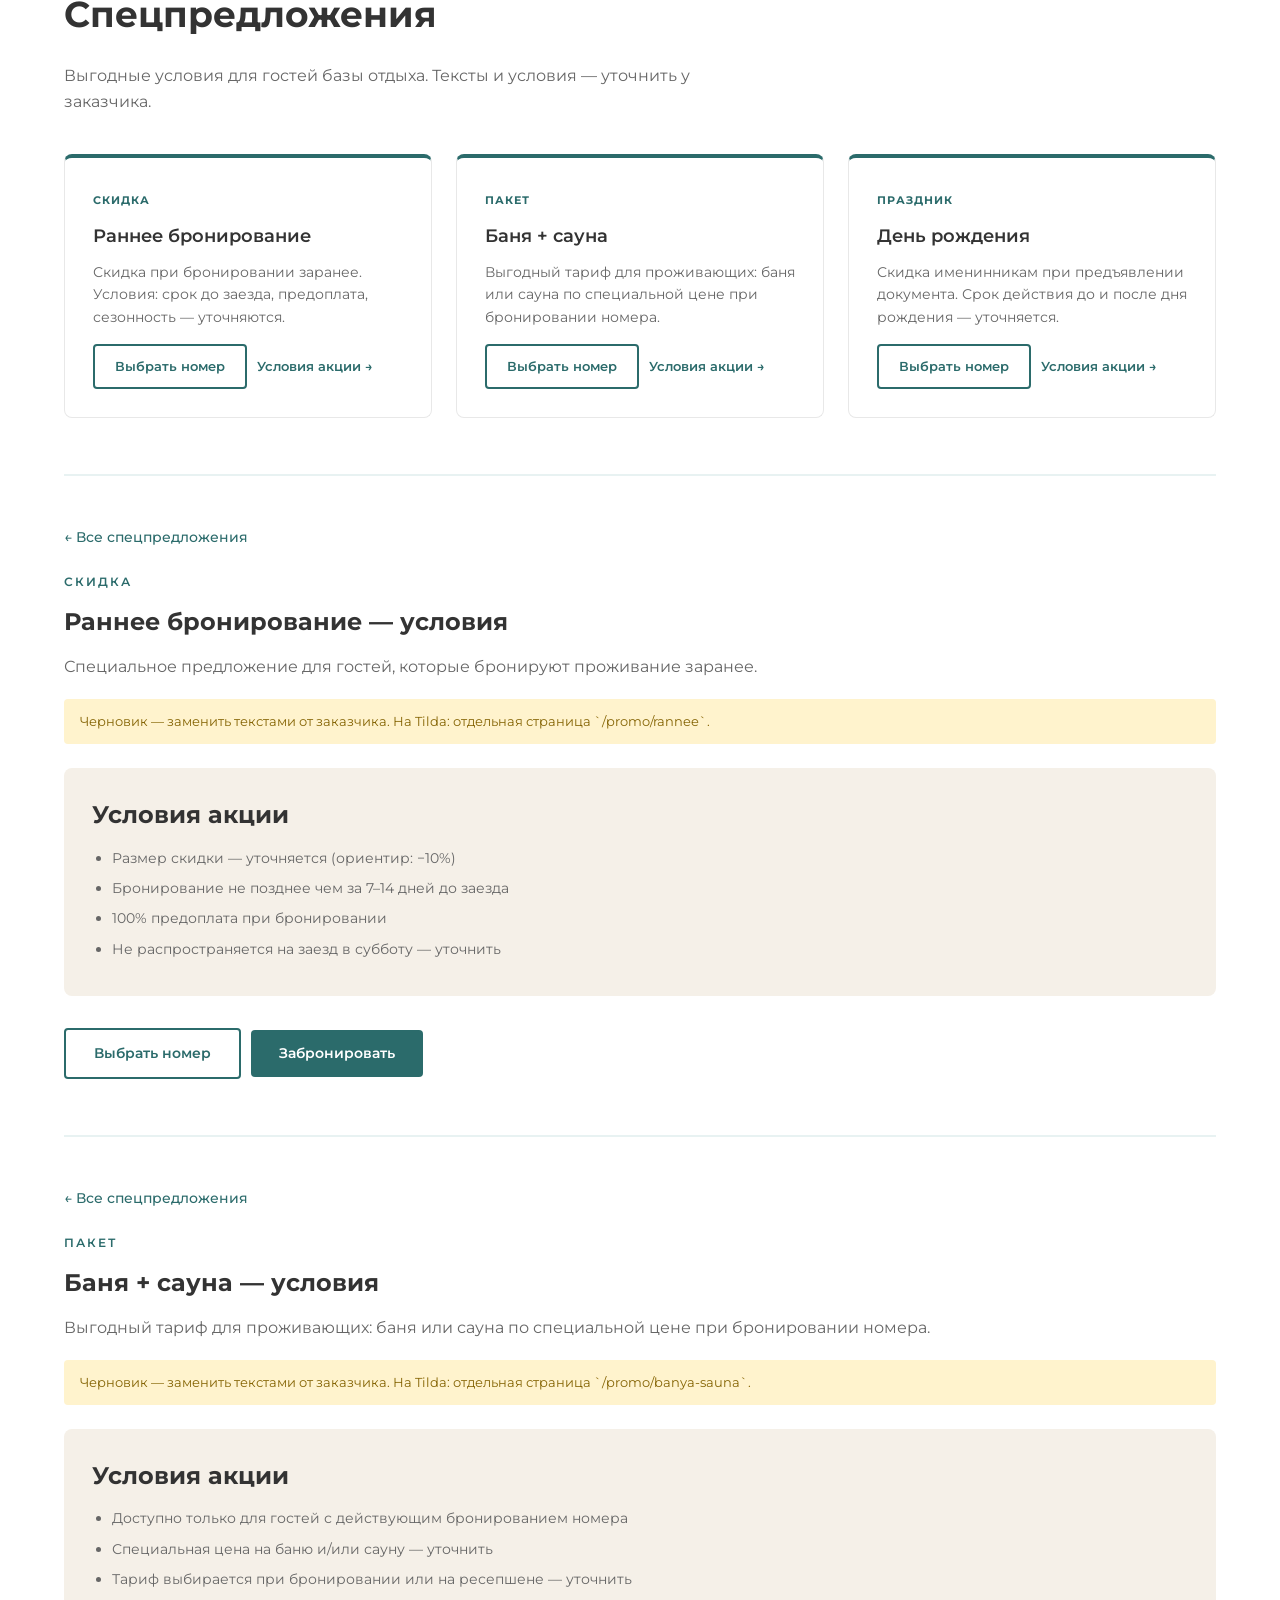
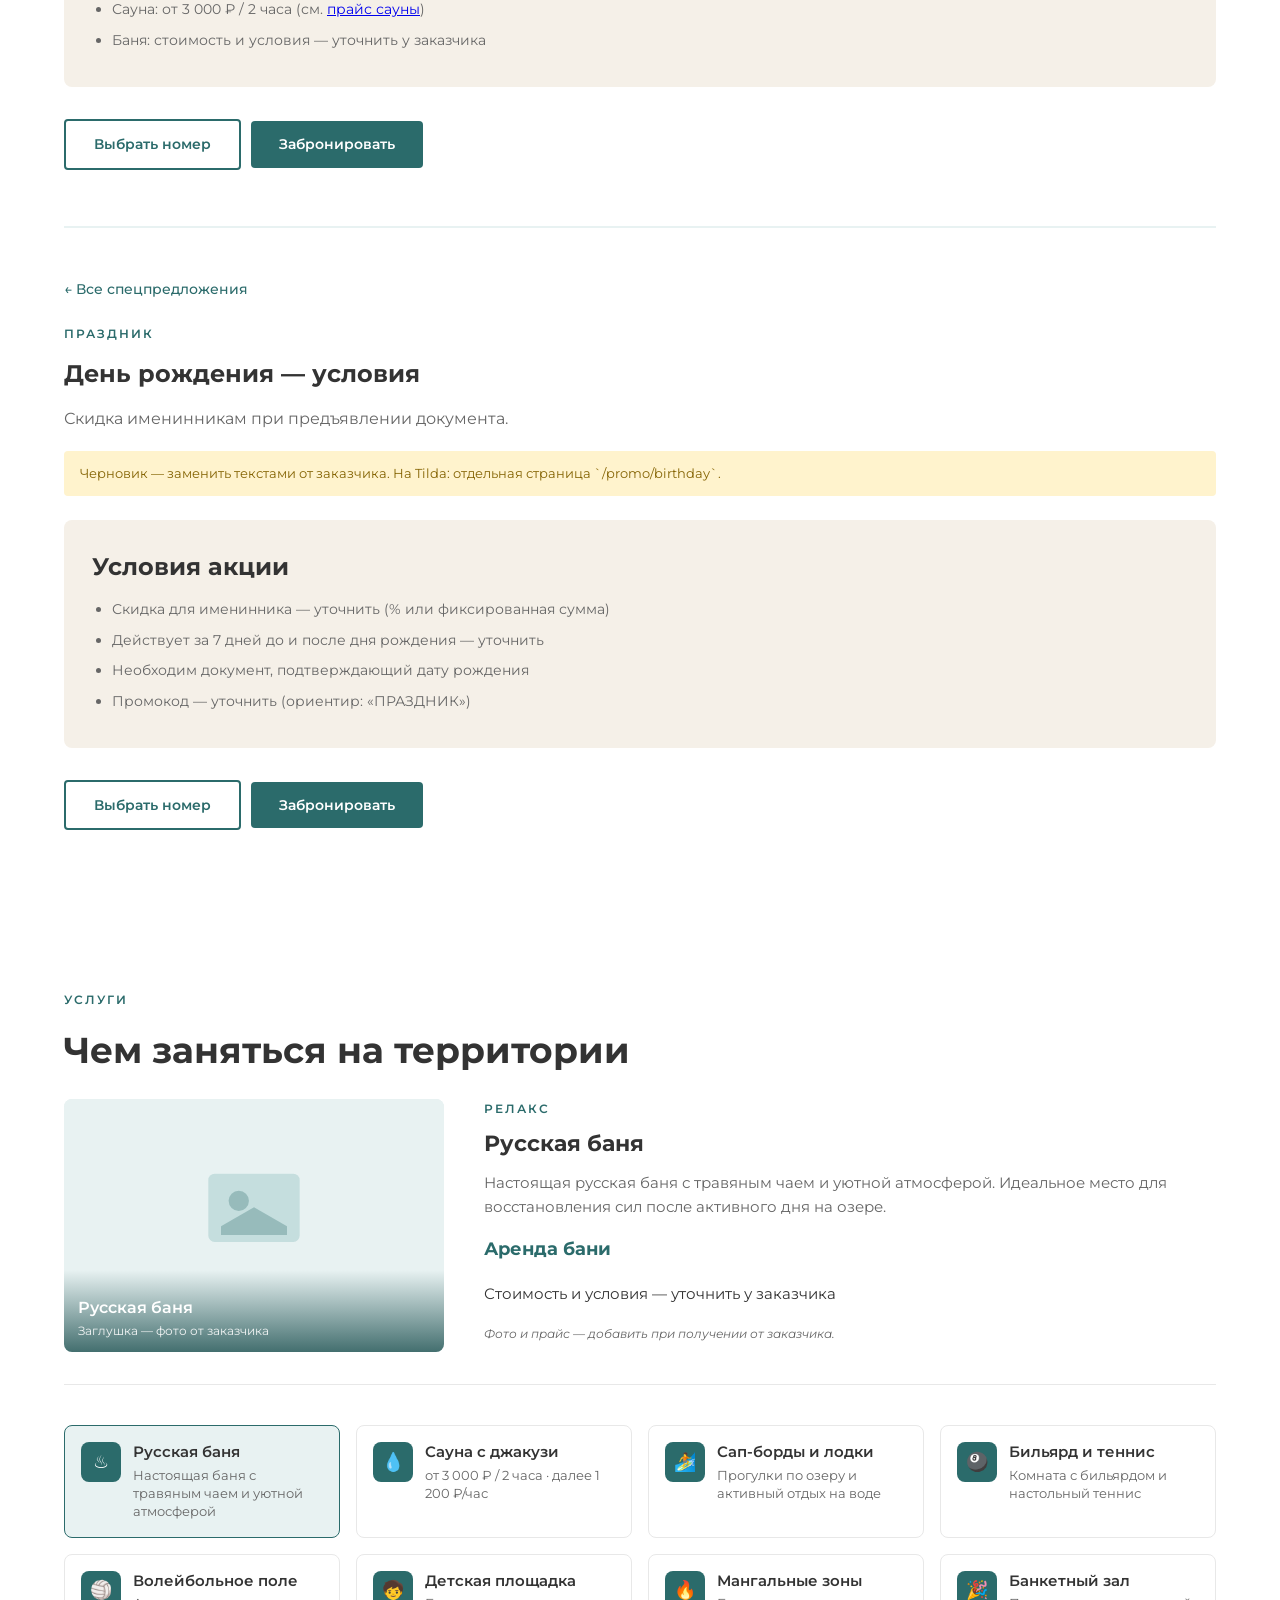
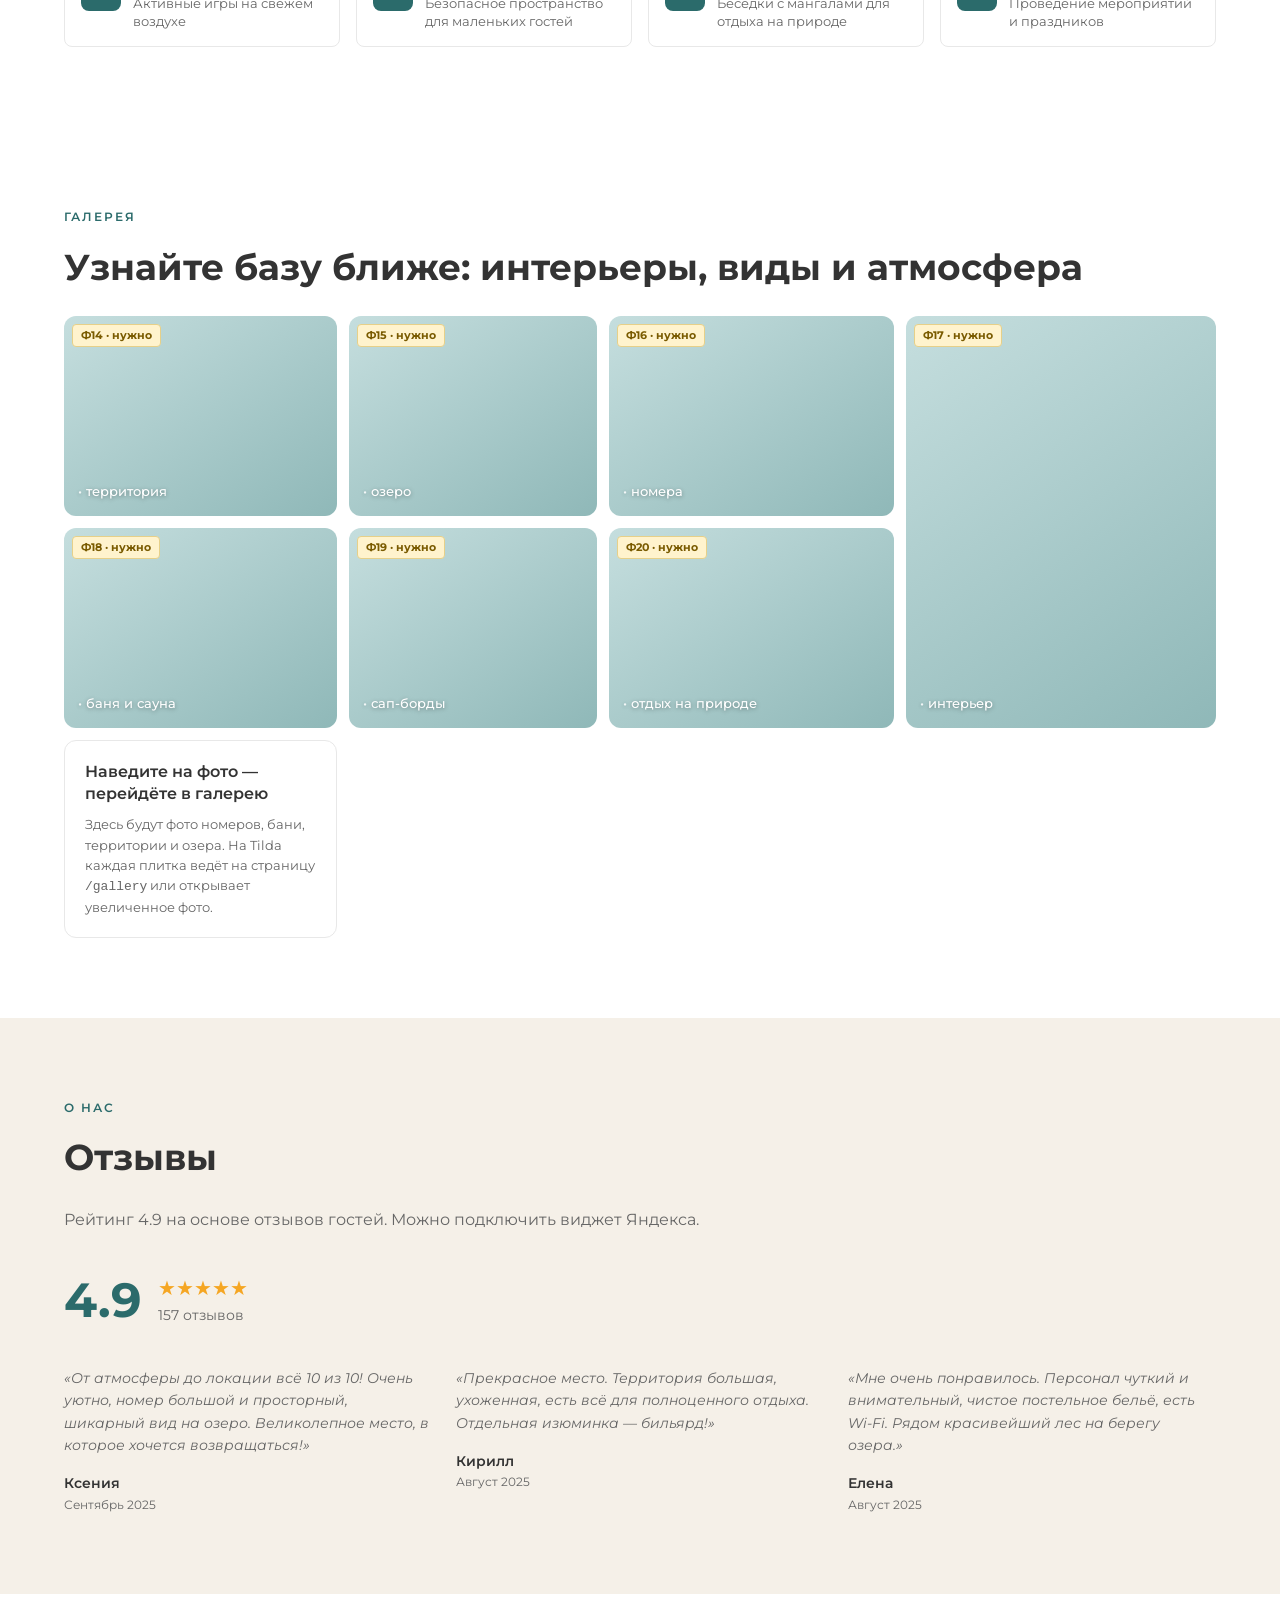
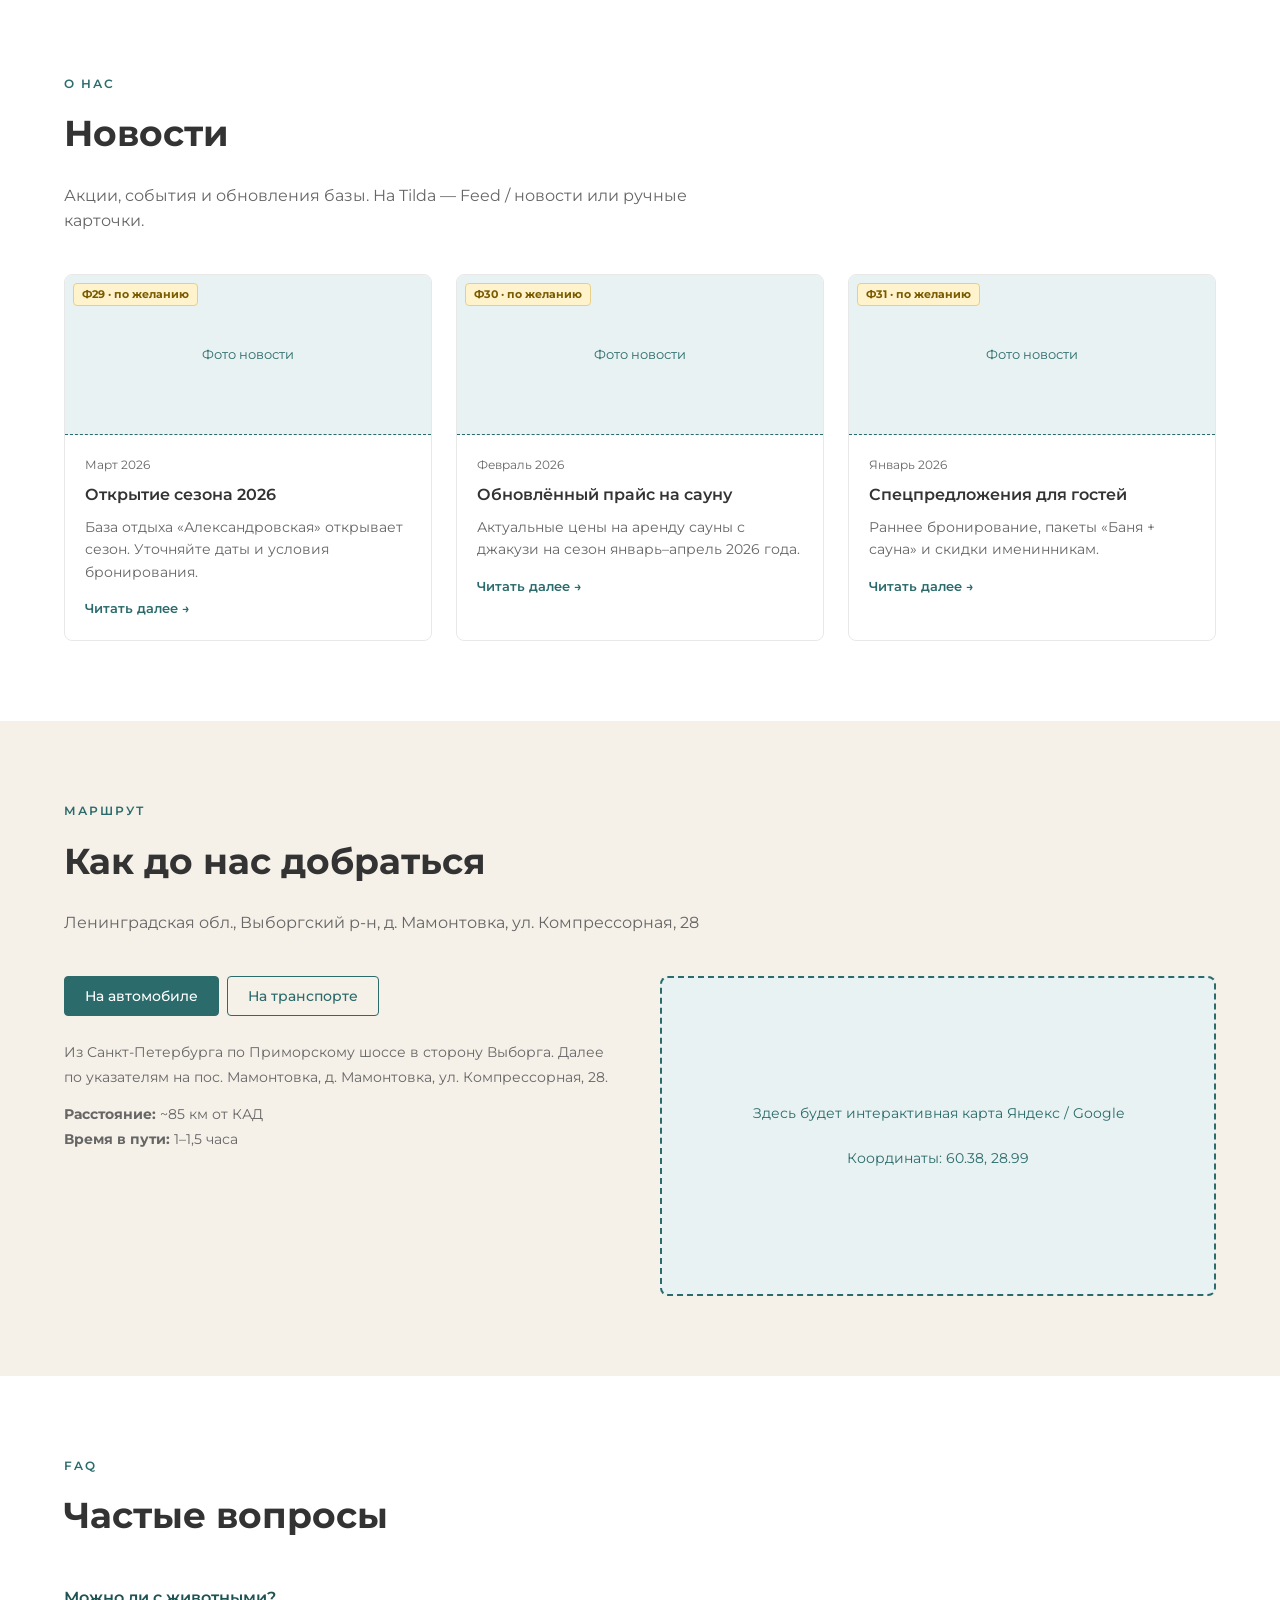
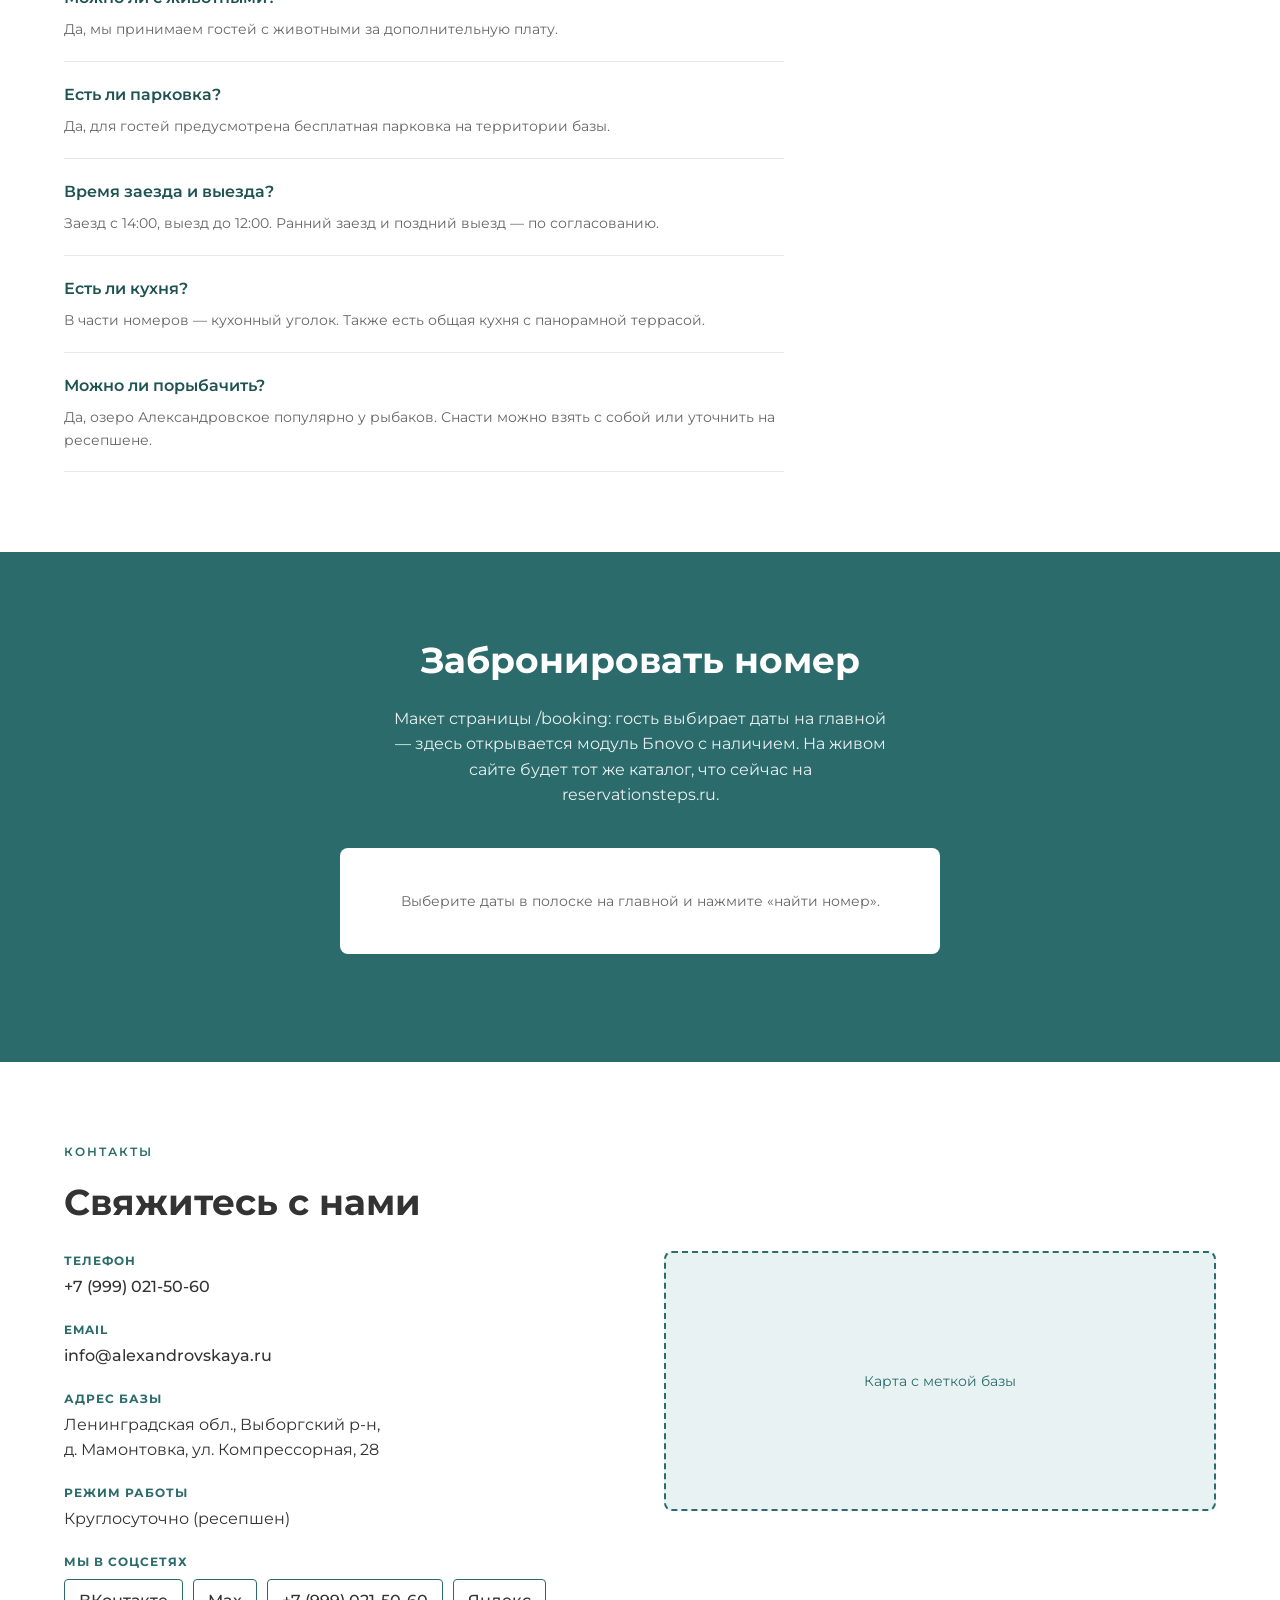
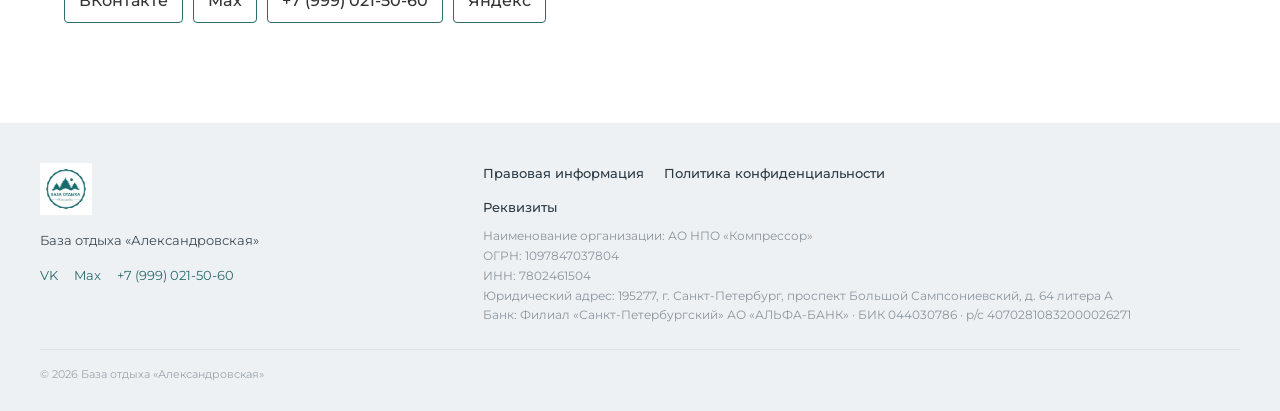
==== commit 886ab523: "Add a translucent panel behind the hero text so it stays readable. Co-authored-by: Cursor <cursorage" ====
--- a/index.html
+++ b/index.html
@@ -560,8 +560,9 @@
 
     .hero-text {
       position: relative;
-      padding: 0;
-      background: none;
+      padding: 22px 24px 24px;
+      border-radius: 14px;
+      background: rgba(8, 22, 26, 0.45);
       box-shadow: none;
       color: #fff;
     }
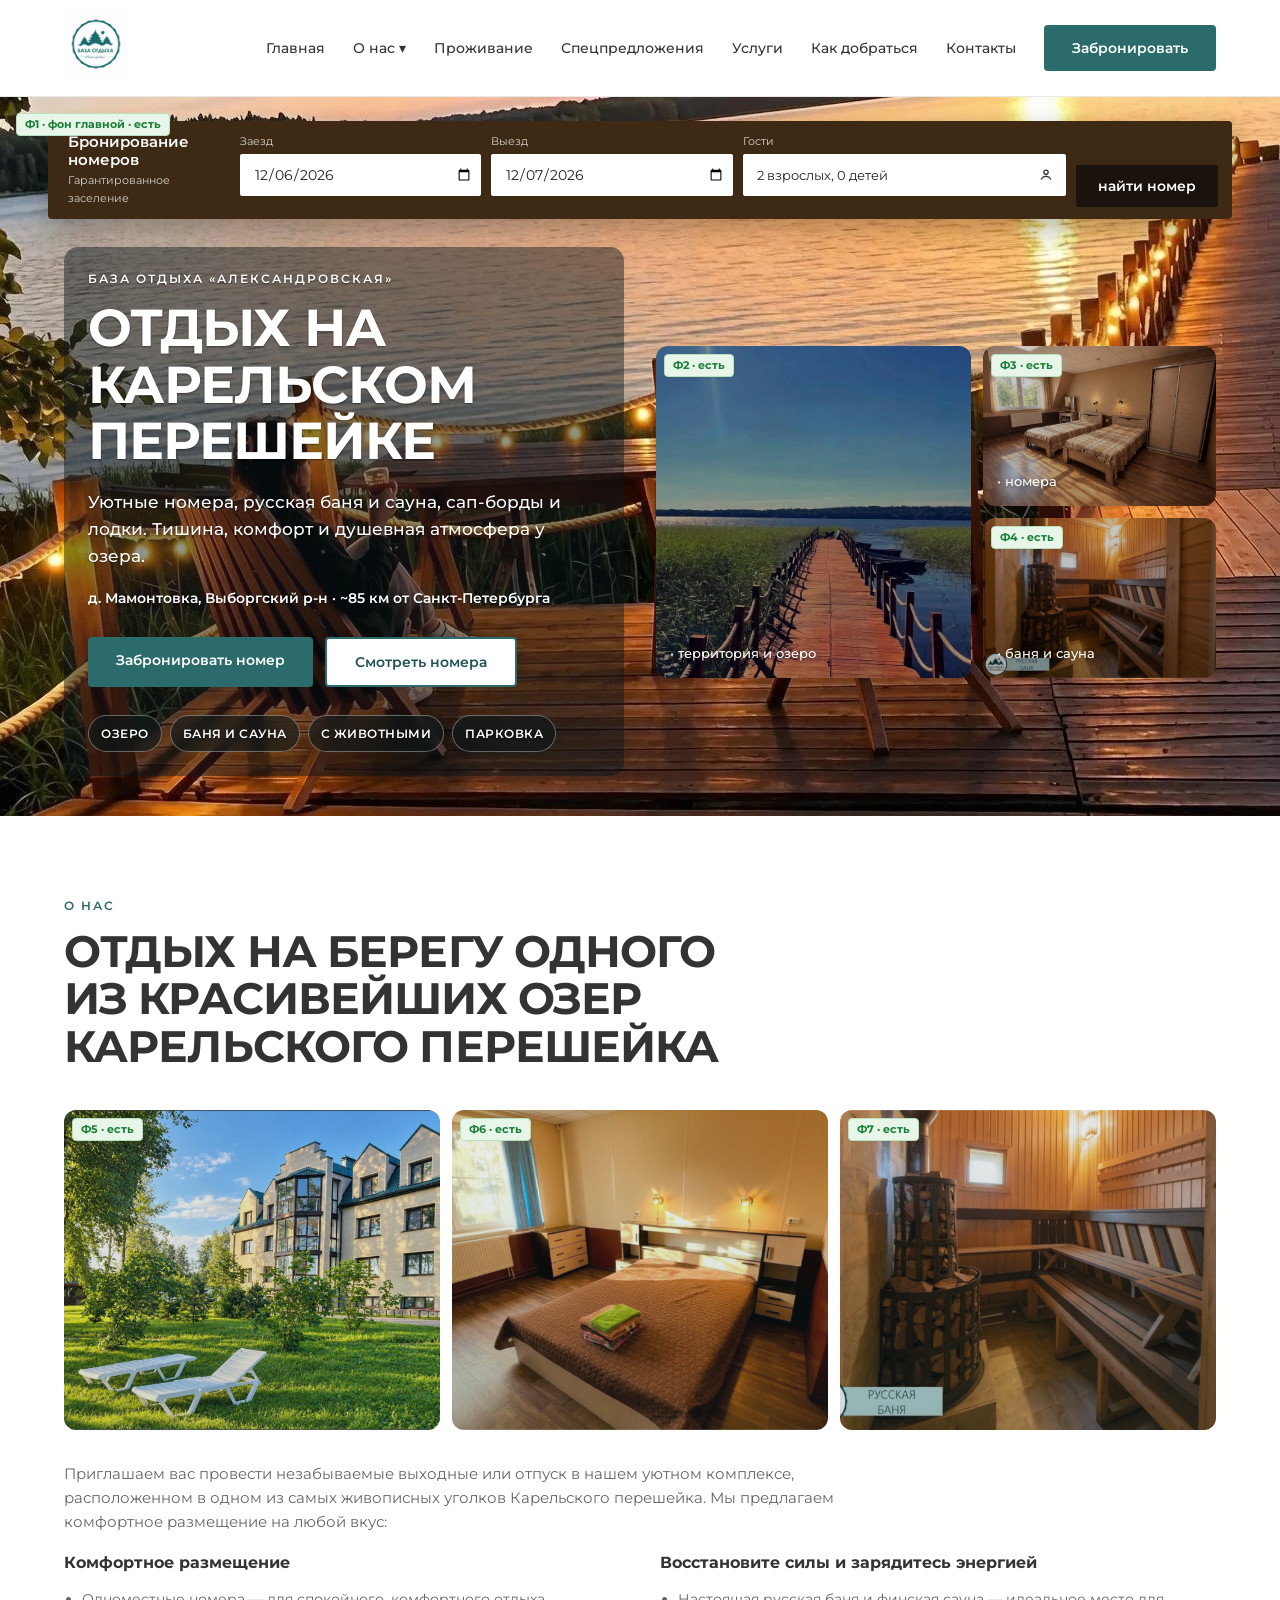
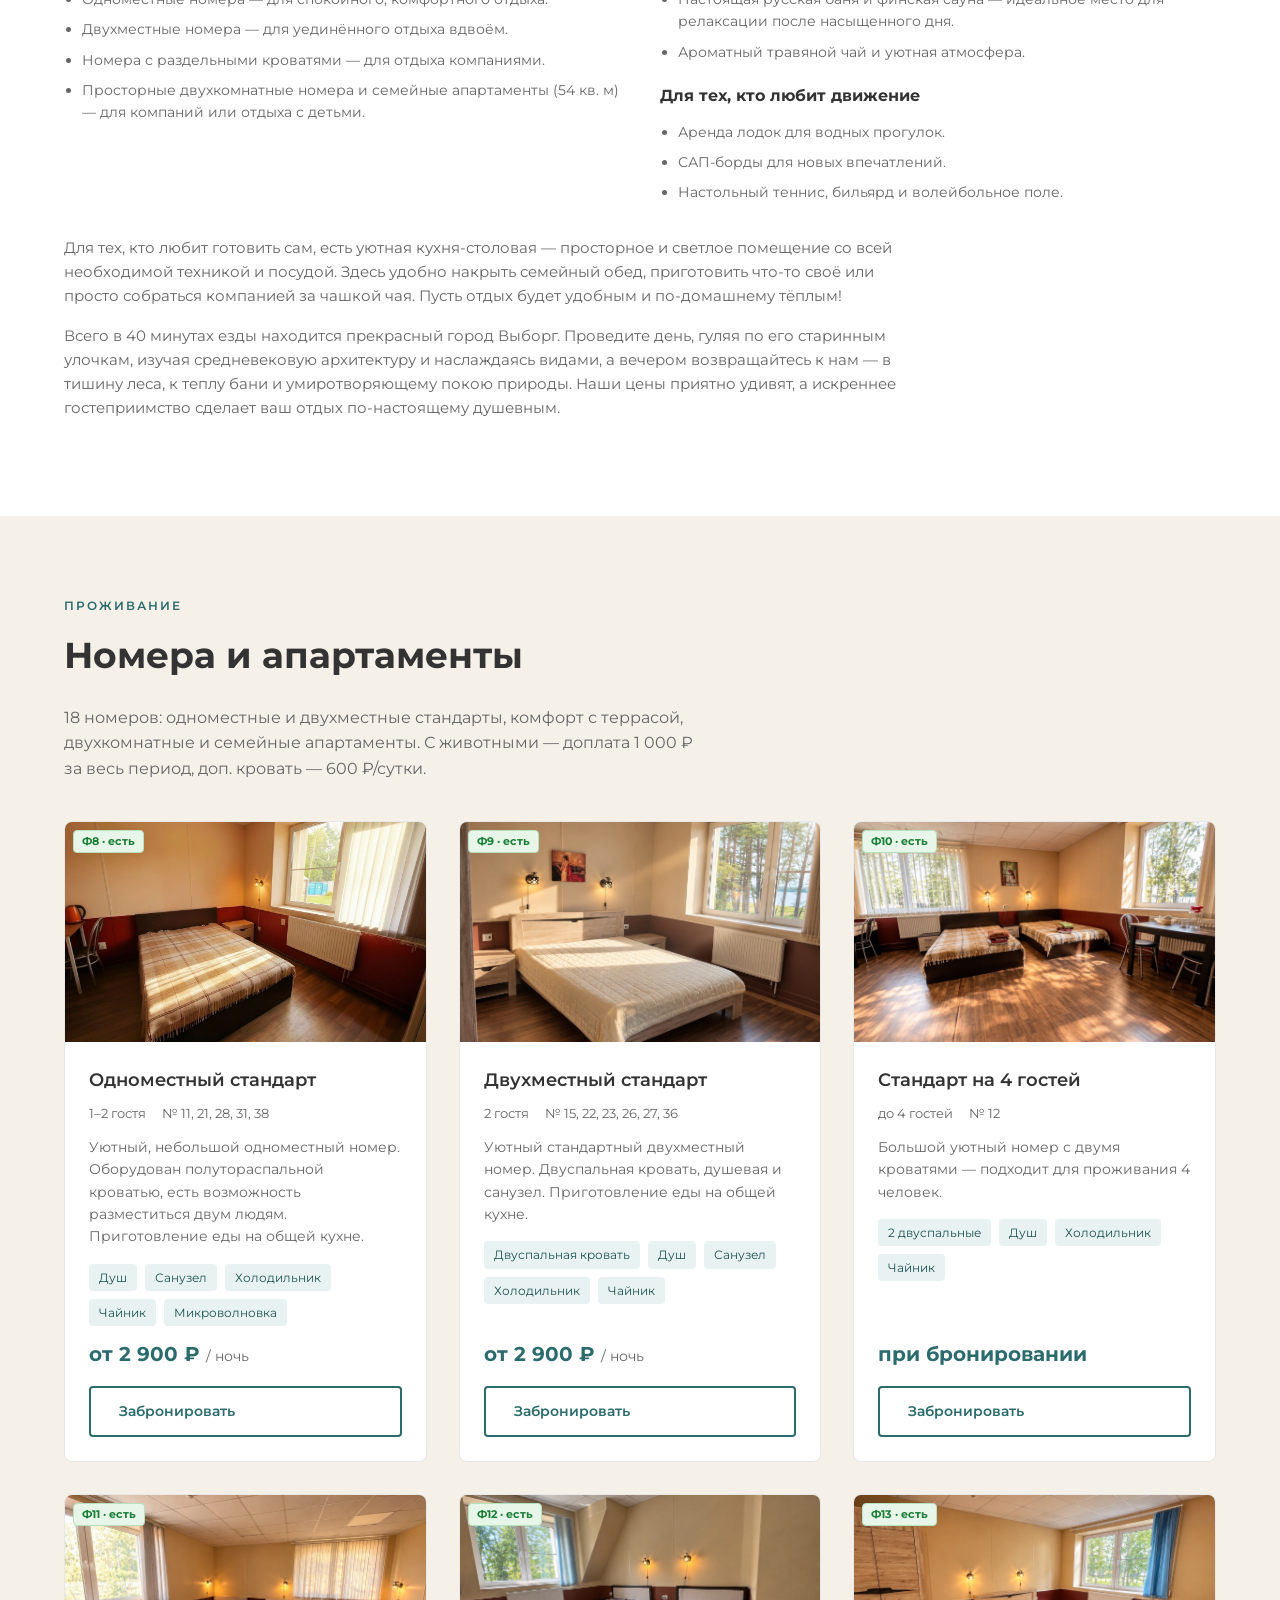
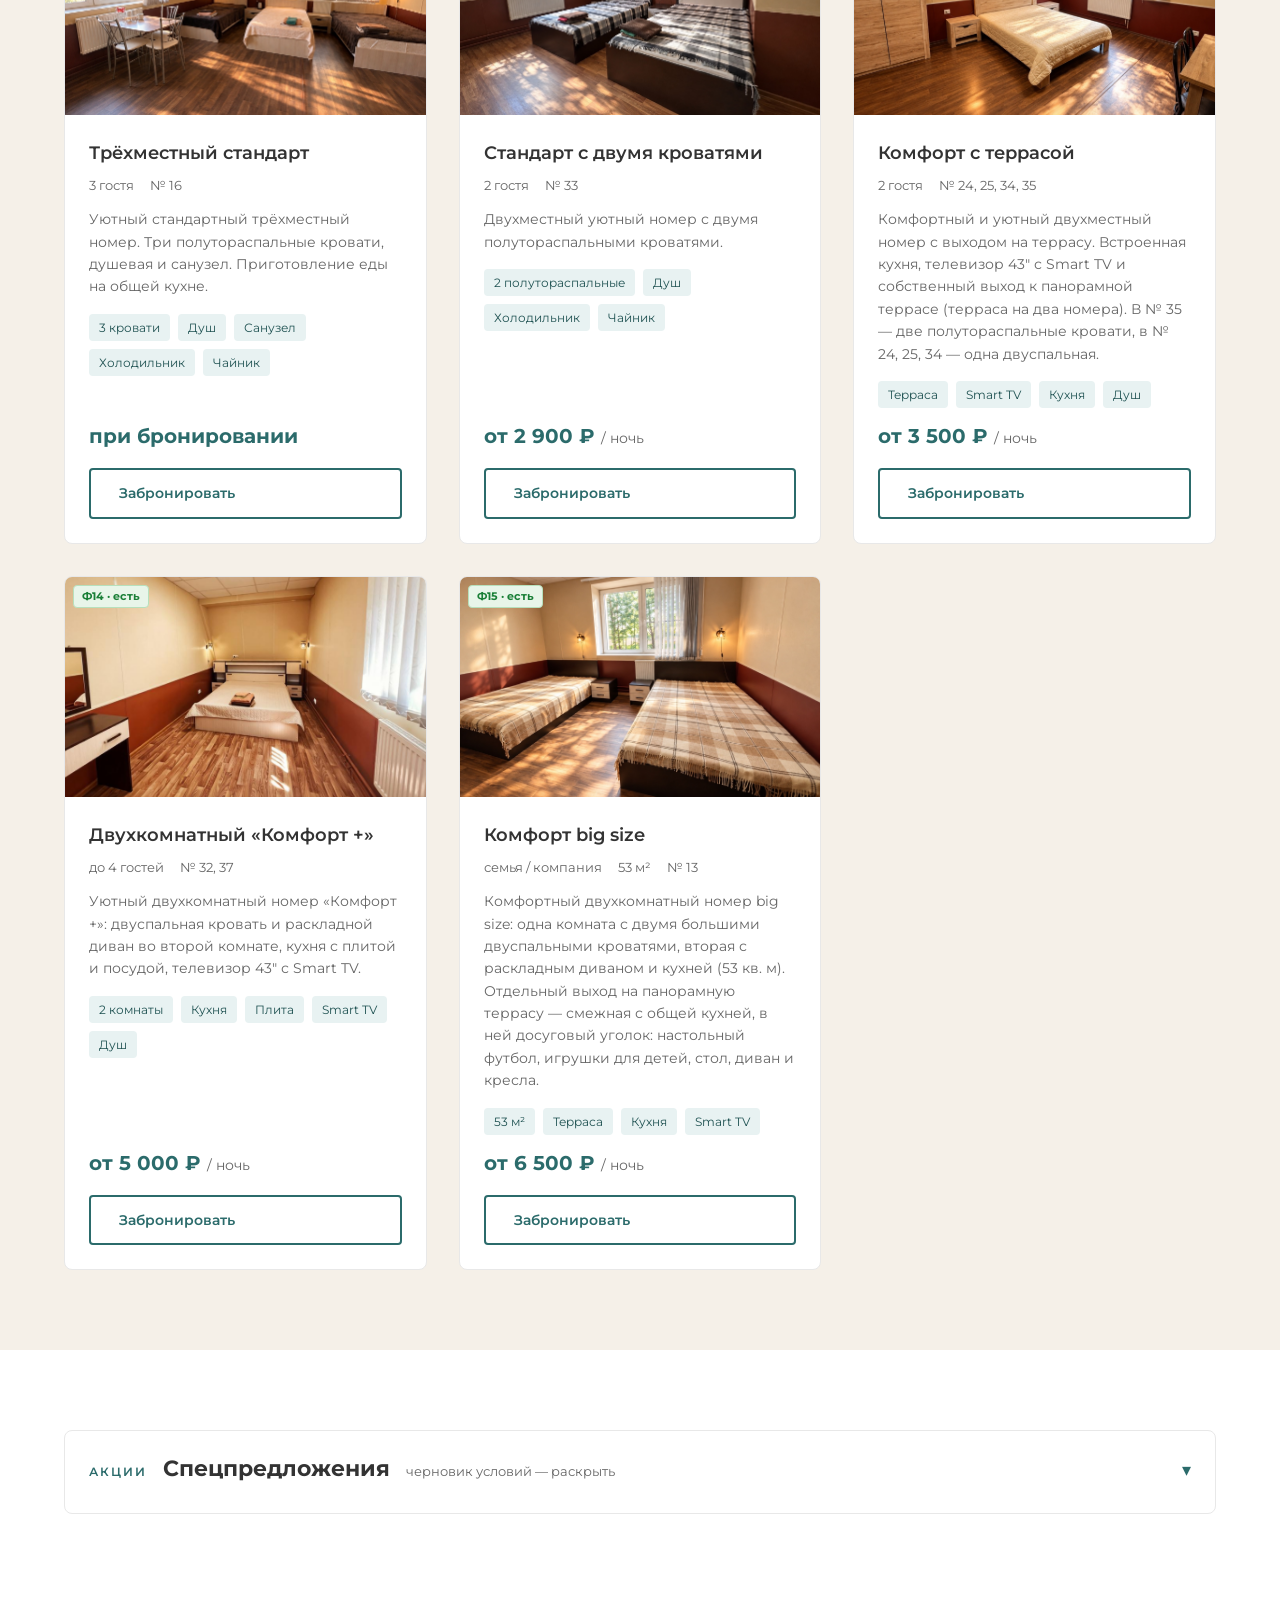
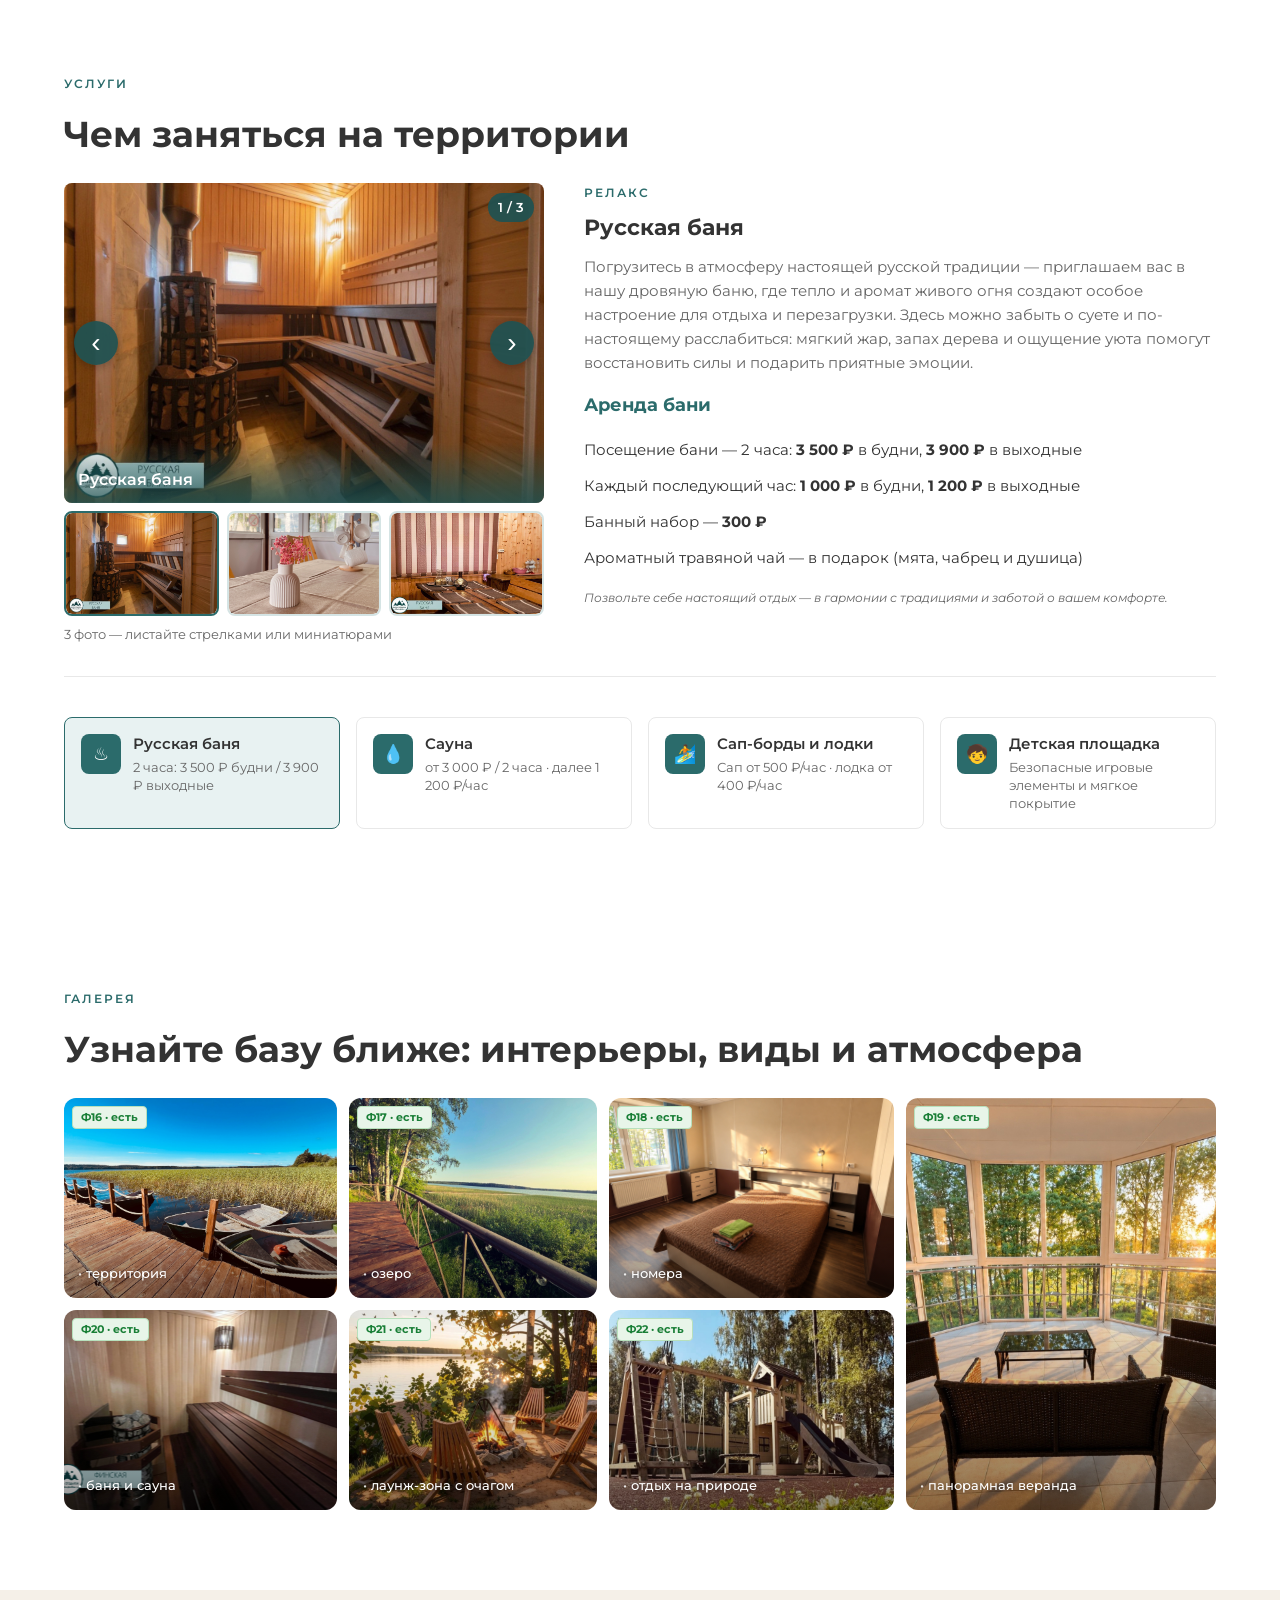
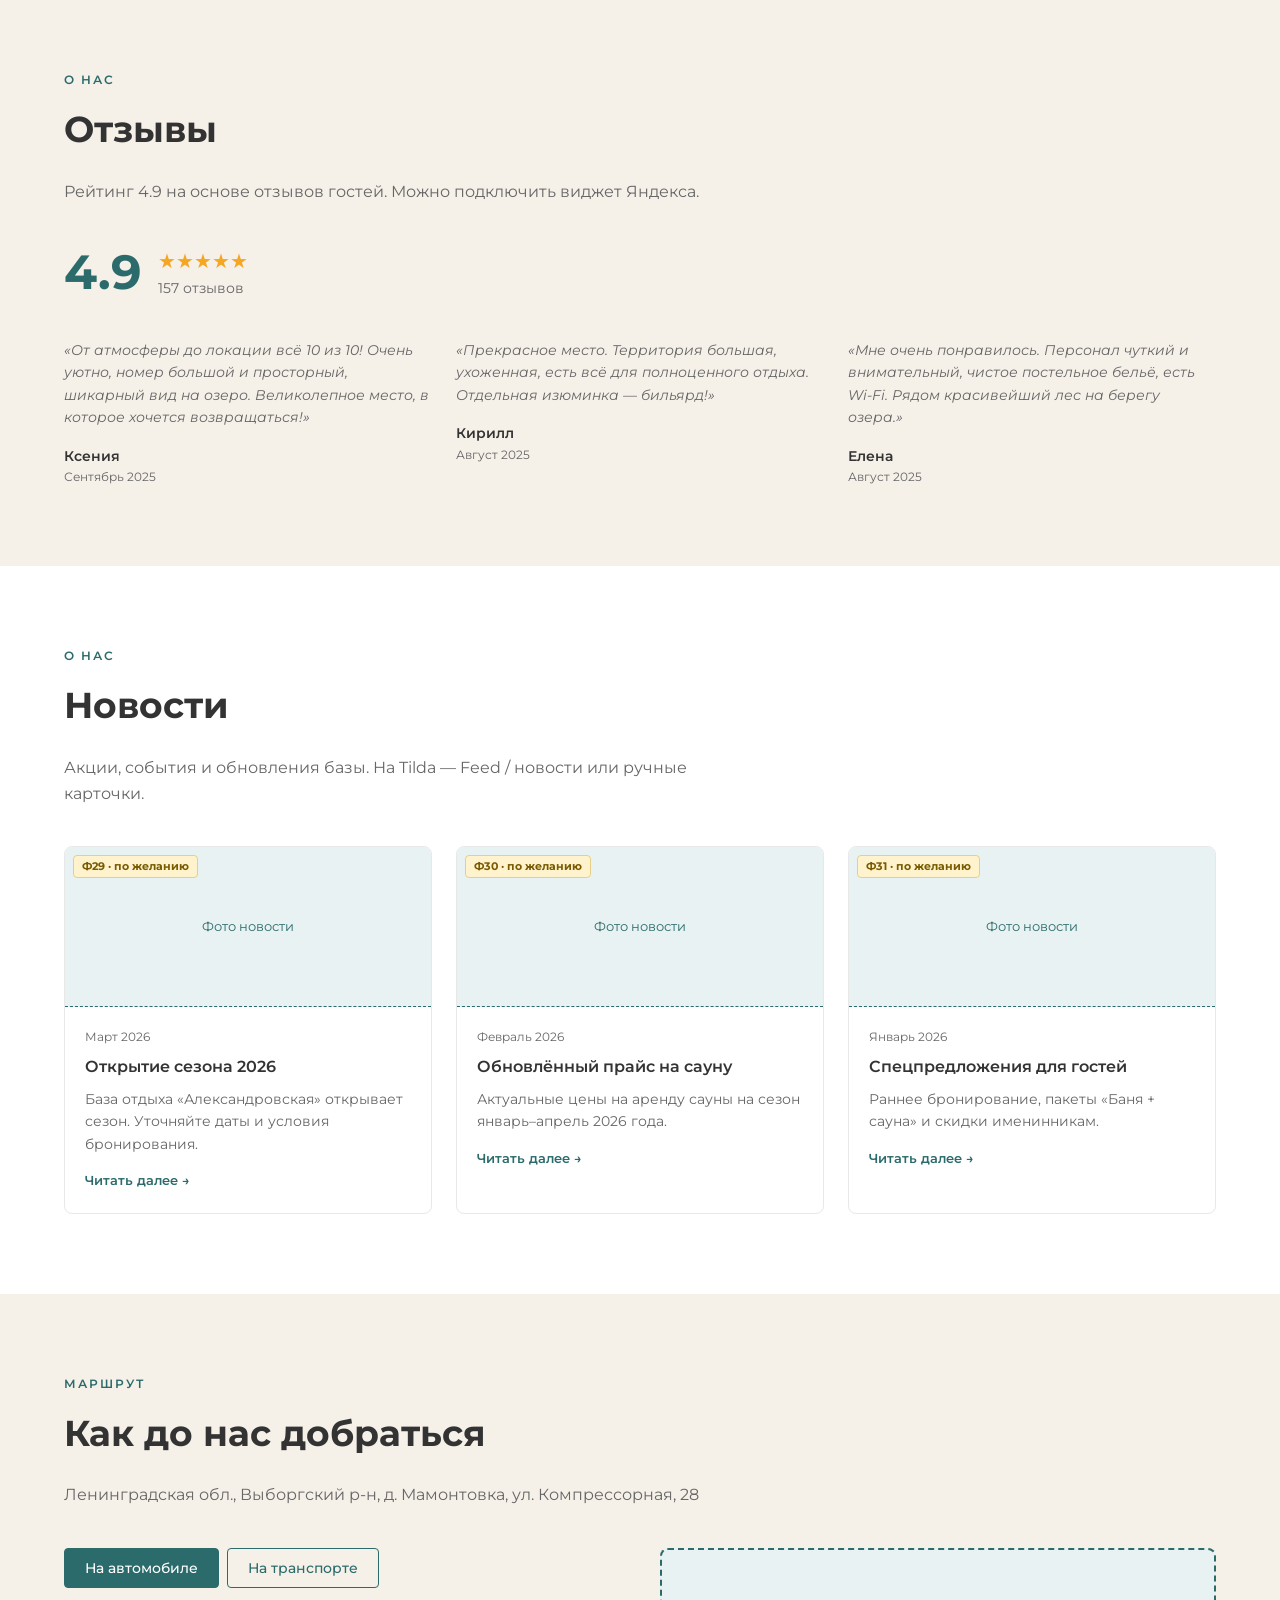
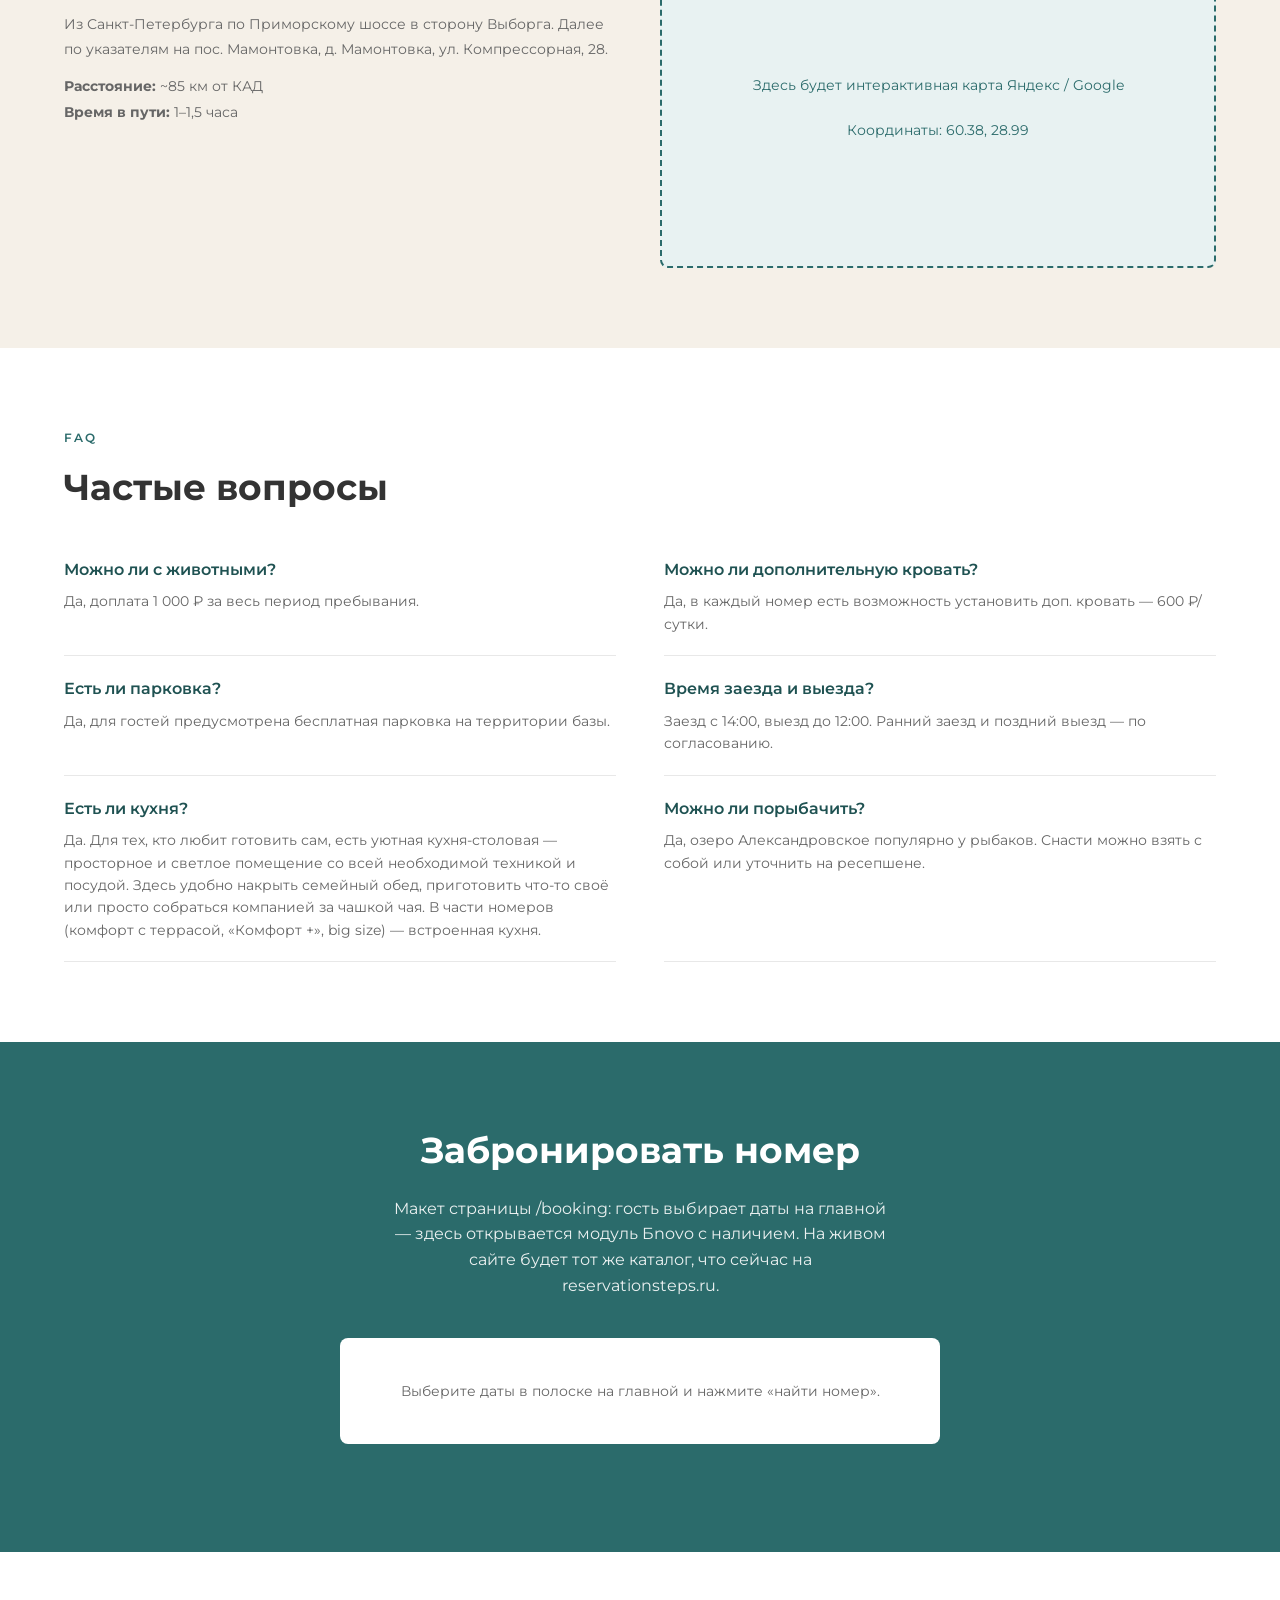
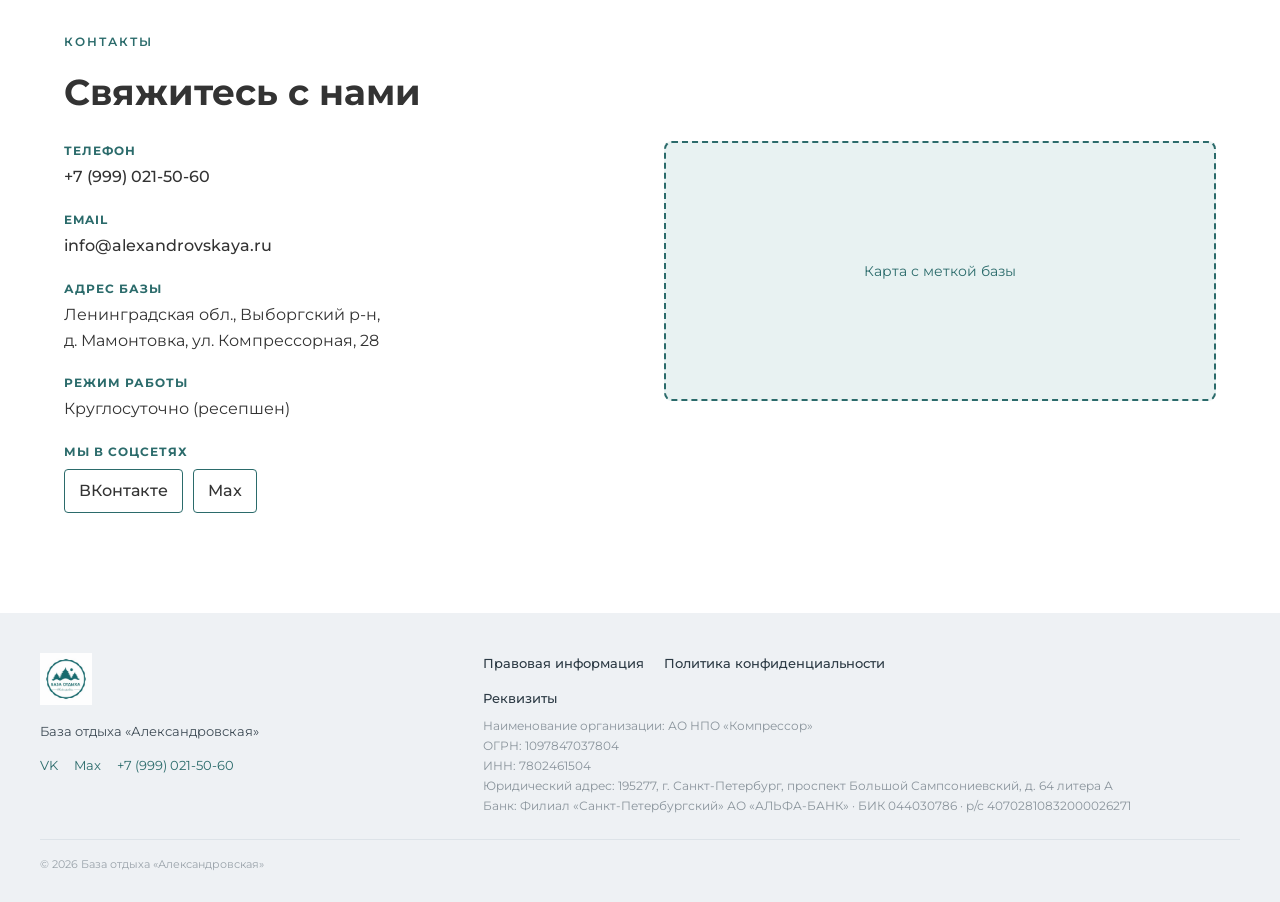
==== commit a99197a0: "Update prototype from customer pack: rooms, services, gallery photos, and mapped copy. Co-authored-b" ====
--- a/index.html
+++ b/index.html
@@ -148,8 +148,18 @@
       border-radius: 12px;
       overflow: hidden;
       background: linear-gradient(145deg, #c5dede 0%, #8fb8b8 100%);
+      background-size: cover;
+      background-position: center;
       cursor: pointer;
       transition: transform 0.2s, box-shadow 0.2s;
+    }
+
+    .gallery-tile.has-photo::after {
+      content: '';
+      position: absolute;
+      inset: 0;
+      background: linear-gradient(transparent 45%, rgba(0, 0, 0, 0.45));
+      pointer-events: none;
     }
 
     .gallery-tile:hover {
@@ -163,6 +173,7 @@
       position: absolute;
       left: 14px;
       bottom: 14px;
+      z-index: 2;
       color: #fff;
       font-size: 13px;
       font-weight: 500;
@@ -172,30 +183,6 @@
     .gallery-tile-label::before {
       content: '• ';
       opacity: 0.85;
-    }
-
-    .gallery-note {
-      border-radius: 12px;
-      border: 1px solid #e8e8e8;
-      background: #fff;
-      padding: 20px;
-      display: flex;
-      flex-direction: column;
-      justify-content: center;
-    }
-
-    .gallery-note h3 {
-      font-size: 16px;
-      font-weight: 600;
-      margin-bottom: 10px;
-      line-height: 1.35;
-    }
-
-    .gallery-note p {
-      font-size: 13px;
-      color: var(--text-muted);
-      margin: 0;
-      line-height: 1.55;
     }
 
     @media (max-width: 900px) {
@@ -205,7 +192,6 @@
       }
       .gallery-tile.tall { grid-row: span 1; min-height: 180px; }
       .gallery-tile { min-height: 140px; }
-      .gallery-note { grid-column: span 2; }
     }
 
     .news-grid {
@@ -645,6 +631,18 @@
         url('assets/hero-pier.jpg') center/cover no-repeat;
     }
 
+    .hero-tile.rooms {
+      background:
+        linear-gradient(rgba(0, 0, 0, 0.18), rgba(0, 0, 0, 0.35)),
+        url('assets/hero-rooms.jpg') center/cover no-repeat;
+    }
+
+    .hero-tile.sauna {
+      background:
+        linear-gradient(rgba(0, 0, 0, 0.18), rgba(0, 0, 0, 0.35)),
+        url('assets/hero-sauna.jpg') center/cover no-repeat;
+    }
+
     .hero-tile-label {
       position: absolute;
       left: 14px;
@@ -763,7 +761,7 @@
 
     .about-showcase {
       display: grid;
-      grid-template-columns: repeat(4, 1fr);
+      grid-template-columns: repeat(3, 1fr);
       gap: 12px;
       margin-top: 0;
     }
@@ -778,20 +776,20 @@
 
     .about-photo.lake {
       background:
-        linear-gradient(rgba(31, 82, 82, 0.1), rgba(31, 82, 82, 0.25)),
-        url('https://images.unsplash.com/photo-1439066615861-d1af74d74000?w=600&q=80') center/cover no-repeat;
+        linear-gradient(rgba(31, 82, 82, 0.08), rgba(31, 82, 82, 0.2)),
+        url('assets/about-lake.jpg') center/cover no-repeat;
     }
 
     .about-photo.rooms {
       background:
-        linear-gradient(rgba(31, 82, 82, 0.1), rgba(31, 82, 82, 0.25)),
-        url('https://images.unsplash.com/photo-1631049307264-da0ec9d70304?w=600&q=80') center/cover no-repeat;
+        linear-gradient(rgba(31, 82, 82, 0.08), rgba(31, 82, 82, 0.2)),
+        url('assets/about-rooms.jpg') center/cover no-repeat;
     }
 
     .about-photo.sauna {
       background:
-        linear-gradient(rgba(31, 82, 82, 0.1), rgba(31, 82, 82, 0.25)),
-        url('https://images.unsplash.com/photo-1540555700478-4be289fbecef?w=600&q=80') center/cover no-repeat;
+        linear-gradient(rgba(31, 82, 82, 0.08), rgba(31, 82, 82, 0.2)),
+        url('assets/about-sauna.jpg') center/cover no-repeat;
     }
 
     .about-text-card {
@@ -821,12 +819,55 @@
       margin: 0;
     }
 
+    .about-copy {
+      margin-top: 32px;
+    }
+
+    .about-lead {
+      font-size: 16px;
+      color: var(--text);
+      margin-bottom: 24px;
+      max-width: 860px;
+    }
+
+    .about-split {
+      display: grid;
+      grid-template-columns: 1fr 1fr;
+      gap: 28px 40px;
+      margin-bottom: 24px;
+    }
+
+    .about-split h3 {
+      font-size: 16px;
+      font-weight: 700;
+      margin: 0 0 12px;
+    }
+
+    .about-split h3 + ul + h3 { margin-top: 20px; }
+
+    .about-split ul {
+      margin: 0;
+      padding-left: 18px;
+      color: var(--text-muted);
+      font-size: 14px;
+    }
+
+    .about-split li { margin-bottom: 8px; }
+
+    .about-copy > p {
+      font-size: 15px;
+      color: var(--text-muted);
+      margin-bottom: 16px;
+      max-width: 860px;
+    }
+
     @media (max-width: 900px) {
       .about-showcase {
         grid-template-columns: 1fr 1fr;
       }
       .about-photo,
       .about-text-card { min-height: 240px; }
+      .about-split { grid-template-columns: 1fr; }
     }
 
     @media (max-width: 560px) {
@@ -877,7 +918,8 @@
 
     .room-meta {
       display: flex;
-      gap: 16px;
+      flex-wrap: wrap;
+      gap: 8px 16px;
       font-size: 13px;
       color: var(--text-muted);
       margin-bottom: 12px;
@@ -1007,7 +1049,7 @@
 
     .service-feature {
       display: grid;
-      grid-template-columns: minmax(0, 380px) minmax(0, 1fr);
+      grid-template-columns: minmax(0, 480px) minmax(0, 1fr);
       gap: 28px 40px;
       align-items: start;
       margin-bottom: 32px;
@@ -1018,19 +1060,104 @@
     .service-feature-media {
       position: relative;
       width: 100%;
-      max-width: 380px;
+      max-width: 480px;
       margin: 0;
+    }
+
+    .service-gallery {
+      display: flex;
+      flex-direction: column;
+      gap: 8px;
+      width: 100%;
+      max-width: 480px;
+    }
+
+    .service-gallery-stage {
+      position: relative;
     }
 
     .service-feature img {
       width: 100%;
-      max-width: 380px;
-      min-height: 160px;
+      max-width: 480px;
+      min-height: 220px;
       aspect-ratio: 3 / 2;
       object-fit: cover;
       border-radius: 8px;
       display: block;
       background: var(--brand-light);
+    }
+
+    .service-gallery-nav {
+      position: absolute;
+      top: 50%;
+      transform: translateY(-50%);
+      width: 44px;
+      height: 44px;
+      border: 0;
+      border-radius: 50%;
+      background: rgba(31, 82, 82, 0.92);
+      color: var(--white);
+      font-size: 28px;
+      line-height: 1;
+      cursor: pointer;
+      z-index: 3;
+      box-shadow: 0 2px 8px rgba(0, 0, 0, 0.25);
+    }
+
+    .service-gallery-nav.prev { left: 10px; }
+    .service-gallery-nav.next { right: 10px; }
+
+    .service-gallery-count {
+      position: absolute;
+      top: 10px;
+      right: 10px;
+      z-index: 3;
+      background: rgba(31, 82, 82, 0.92);
+      color: var(--white);
+      font-size: 13px;
+      font-weight: 600;
+      padding: 4px 10px;
+      border-radius: 999px;
+    }
+
+    .service-gallery-thumbs {
+      display: grid;
+      grid-template-columns: repeat(3, minmax(0, 1fr));
+      gap: 8px;
+    }
+
+    .service-gallery-hint {
+      margin: 0;
+      font-size: 13px;
+      color: var(--text-muted);
+    }
+
+    .service-gallery-thumb {
+      padding: 0;
+      border: 2px solid #d5e4e4;
+      border-radius: 8px;
+      background: none;
+      cursor: pointer;
+      overflow: hidden;
+    }
+
+    .service-gallery-thumb img {
+      width: 100%;
+      max-width: none;
+      min-height: 0;
+      aspect-ratio: 3 / 2;
+      object-fit: cover;
+      border-radius: 6px;
+      display: block;
+    }
+
+    .service-gallery-thumb.active {
+      border-color: var(--brand);
+    }
+
+    .service-gallery-thumb:focus-visible {
+      outline: 2px solid var(--brand);
+      outline-offset: 2px;
     }
 
     .service-feature-media figcaption {
@@ -1042,6 +1169,7 @@
       background: linear-gradient(to top, rgba(31, 82, 82, 0.82), rgba(31, 82, 82, 0));
       color: var(--white);
       border-radius: 0 0 8px 8px;
+      pointer-events: none;
     }
 
     .service-feature-title {
@@ -1082,6 +1210,7 @@
         border-top: 1px solid #e8e8e8;
       }
       .service-feature-media,
+      .service-gallery,
       .service-feature img {
         max-width: 100%;
       }
@@ -1177,6 +1306,52 @@
 
     .promo-link:hover { text-decoration: underline; }
 
+    .promo-spoiler {
+      border: 1px solid #e8e8e8;
+      border-radius: 8px;
+      background: var(--white);
+    }
+
+    .promo-spoiler > summary {
+      cursor: pointer;
+      list-style: none;
+      display: flex;
+      flex-wrap: wrap;
+      align-items: baseline;
+      gap: 8px 16px;
+      padding: 20px 24px;
+    }
+
+    .promo-spoiler > summary::-webkit-details-marker,
+    .promo-spoiler > summary::marker { display: none; content: ''; }
+
+    .promo-spoiler-title {
+      font-size: 22px;
+      font-weight: 700;
+      color: var(--text);
+    }
+
+    .promo-spoiler-hint {
+      font-size: 13px;
+      color: var(--text-muted);
+    }
+
+    .promo-spoiler > summary::after {
+      content: '▾';
+      margin-left: auto;
+      color: var(--brand);
+      font-size: 18px;
+      line-height: 1;
+    }
+
+    .promo-spoiler[open] > summary {
+      border-bottom: 1px solid #e8e8e8;
+    }
+
+    .promo-spoiler[open] > summary::after { content: '▴'; }
+
+    .promo-spoiler-body { padding: 24px; }
+
     /* Promo detail page */
     .promo-page {
       padding: 48px 0 80px;
@@ -1289,7 +1464,13 @@
     }
 
     /* FAQ */
-    .faq-list { max-width: 720px; }
+    .faq-list {
+      display: grid;
+      grid-template-columns: 1fr 1fr;
+      column-gap: 48px;
+      row-gap: 0;
+      max-width: none;
+    }
 
     .faq-item {
       border-bottom: 1px solid #e8e8e8;
@@ -1577,6 +1758,7 @@
     }
 
     @media (max-width: 768px) {
+      .faq-list { grid-template-columns: 1fr; }
       nav { display: none; }
       nav.open {
         display: flex;
@@ -1665,9 +1847,9 @@
   </header>
 
   <section class="hero">
-    <img class="hero-bg" src="assets/hero-bg.jpg" alt="" aria-hidden="true">
+    <img class="hero-bg" src="assets/hero-bg.jpg?v=pier" alt="" aria-hidden="true">
     <div class="hero-overlay" aria-hidden="true"></div>
-    <span class="photo-mark ready hero-bg-mark">Ф1 · фон главной · есть пример</span>
+    <span class="photo-mark ready hero-bg-mark">Ф1 · фон главной · есть</span>
     <div class="container hero-booking-wrap">
       <form class="booking-bar" id="hero-booking-form" action="#booking">
         <div class="booking-bar-title">
@@ -1726,9 +1908,9 @@
       </div>
       <div class="hero-visual">
         <div class="hero-bento">
-          <div class="hero-tile main"><span class="photo-mark ready">Ф2 · есть пример</span><span class="hero-tile-label">территория и озеро</span></div>
-          <div class="hero-tile"><span class="photo-mark">Ф3 · нужно</span><span class="hero-tile-label">номера</span></div>
-          <div class="hero-tile"><span class="photo-mark">Ф4 · нужно</span><span class="hero-tile-label">баня и сауна</span></div>
+          <div class="hero-tile main"><span class="photo-mark ready">Ф2 · есть</span><span class="hero-tile-label">территория и озеро</span></div>
+          <div class="hero-tile rooms"><span class="photo-mark ready">Ф3 · есть</span><span class="hero-tile-label">номера</span></div>
+          <div class="hero-tile sauna"><span class="photo-mark ready">Ф4 · есть</span><span class="hero-tile-label">баня и сауна</span></div>
         </div>
       </div>
     </div>
@@ -1738,16 +1920,41 @@
     <div class="container">
       <div class="about-head">
         <div class="section-label">О нас</div>
-        <h2>Мы позаботились о вашем комфорте</h2>
+        <h2>Отдых на берегу одного из красивейших озер Карельского перешейка</h2>
       </div>
       <div class="about-showcase">
-        <div class="about-photo lake" aria-label="Озеро и территория"><span class="photo-mark">Ф5 · нужно</span></div>
-        <div class="about-photo rooms" aria-label="Номера"><span class="photo-mark">Ф6 · нужно</span></div>
-        <div class="about-photo sauna" aria-label="Баня и сауна"><span class="photo-mark">Ф7 · нужно</span></div>
-        <div class="about-text-card">
-          <h3>Мы позаботились о вашем комфорте</h3>
-          <p>База отдыха на берегу одного из красивейших озёр Карельского перешейка. Уютные номера, баня и сауна, выход к воде, сап-борды и лодки. ~85 км от Санкт-Петербурга.</p>
-        </div>
+        <div class="about-photo lake" aria-label="Озеро и территория"><span class="photo-mark ready">Ф5 · есть</span></div>
+        <div class="about-photo rooms" aria-label="Номера"><span class="photo-mark ready">Ф6 · есть</span></div>
+        <div class="about-photo sauna" aria-label="Баня и сауна"><span class="photo-mark ready">Ф7 · есть</span></div>
+      </div>
+      <div class="about-copy">
+        <p class="about-lead">Приглашаем вас провести незабываемые выходные или отпуск в нашем уютном комплексе, расположенном в одном из самых живописных уголков Карельского перешейка. Мы предлагаем комфортное размещение на любой вкус:</p>
+        <div class="about-split">
+          <div>
+            <h3>Комфортное размещение</h3>
+            <ul>
+              <li>Одноместные номера — для спокойного, комфортного отдыха.</li>
+              <li>Двухместные номера — для уединённого отдыха вдвоём.</li>
+              <li>Номера с раздельными кроватями — для отдыха компаниями.</li>
+              <li>Просторные двухкомнатные номера и семейные апартаменты (54 кв. м) — для компаний или отдыха с детьми.</li>
+            </ul>
+          </div>
+          <div>
+            <h3>Восстановите силы и зарядитесь энергией</h3>
+            <ul>
+              <li>Настоящая русская баня и финская сауна — идеальное место для релаксации после насыщенного дня.</li>
+              <li>Ароматный травяной чай и уютная атмосфера.</li>
+            </ul>
+            <h3>Для тех, кто любит движение</h3>
+            <ul>
+              <li>Аренда лодок для водных прогулок.</li>
+              <li>САП-борды для новых впечатлений.</li>
+              <li>Настольный теннис, бильярд и волейбольное поле.</li>
+            </ul>
+          </div>
+        </div>
+        <p>Для тех, кто любит готовить сам, есть уютная кухня-столовая — просторное и светлое помещение со всей необходимой техникой и посудой. Здесь удобно накрыть семейный обед, приготовить что-то своё или просто собраться компанией за чашкой чая. Пусть отдых будет удобным и по-домашнему тёплым!</p>
+        <p>Всего в 40 минутах езды находится прекрасный город Выборг. Проведите день, гуляя по его старинным улочкам, изучая средневековую архитектуру и наслаждаясь видами, а вечером возвращайтесь к нам — в тишину леса, к теплу бани и умиротворяющему покою природы. Наши цены приятно удивят, а искреннее гостеприимство сделает ваш отдых по-настоящему душевным.</p>
       </div>
     </div>
   </section>
@@ -1756,28 +1963,18 @@
     <div class="container">
       <div class="section-label">Проживание</div>
       <h2>Номера и апартаменты</h2>
-      <p class="section-intro">Комфортное размещение на любой вкус — от уединённого отдыха вдвоём до семейного отпуска с детьми.</p>
+      <p class="section-intro">18 номеров: одноместные и двухместные стандарты, комфорт с террасой, двухкомнатные и семейные апартаменты. С животными — доплата 1 000 ₽ за весь период, доп. кровать — 600 ₽/сутки.</p>
       <div class="rooms-grid">
         <article class="room-card">
-          <span class="photo-mark">Ф8 · нужно</span>
-          <img src="https://images.unsplash.com/photo-1631049307264-da0ec9d70304?w=600&q=80" alt="Одноместный номер">
+          <span class="photo-mark ready">Ф8 · есть</span>
+          <img src="assets/room-single.jpg" alt="Одноместный стандарт">
           <div class="room-card-body">
-            <h3>Одноместный номер</h3>
-            <div class="room-meta"><span>1 гость</span><span>свой душ</span></div>
-            <p>Для спокойного, комфортного отдыха в уединении.</p>
-            <div class="room-price">от 2 900 ₽ <span>/ ночь</span></div>
-            <a href="#booking" class="btn btn-outline">Забронировать</a>
-          </div>
-        </article>
-        <article class="room-card">
-          <span class="photo-mark ready">Ф9 · есть</span>
-          <img src="assets/room-double-standard.jpg" alt="Двухместный номер стандарт №15">
-          <div class="room-card-body">
-            <h3>Двухместный номер стандарт №15</h3>
-            <div class="room-meta"><span>2 гостя</span><span>23 м²</span><span>вид на сад</span></div>
-            <p>Уютный стандартный двухместный номер с двуспальной кроватью и видом на лес.</p>
+            <h3>Одноместный стандарт</h3>
+            <div class="room-meta"><span>1–2 гостя</span><span>№ 11, 21, 28, 31, 38</span></div>
+            <p>Уютный, небольшой одноместный номер. Оборудован полутораспальной кроватью, есть возможность разместиться двум людям. Приготовление еды на общей кухне.</p>
             <div class="room-tags">
               <span class="room-tag">Душ</span>
+              <span class="room-tag">Санузел</span>
               <span class="room-tag">Холодильник</span>
               <span class="room-tag">Чайник</span>
               <span class="room-tag">Микроволновка</span>
@@ -1787,12 +1984,82 @@
           </div>
         </article>
         <article class="room-card">
+          <span class="photo-mark ready">Ф9 · есть</span>
+          <img src="assets/room-double-standard.jpg" alt="Двухместный стандарт">
+          <div class="room-card-body">
+            <h3>Двухместный стандарт</h3>
+            <div class="room-meta"><span>2 гостя</span><span>№ 15, 22, 23, 26, 27, 36</span></div>
+            <p>Уютный стандартный двухместный номер. Двуспальная кровать, душевая и санузел. Приготовление еды на общей кухне.</p>
+            <div class="room-tags">
+              <span class="room-tag">Двуспальная кровать</span>
+              <span class="room-tag">Душ</span>
+              <span class="room-tag">Санузел</span>
+              <span class="room-tag">Холодильник</span>
+              <span class="room-tag">Чайник</span>
+            </div>
+            <div class="room-price">от 2 900 ₽ <span>/ ночь</span></div>
+            <a href="#booking" class="btn btn-outline">Забронировать</a>
+          </div>
+        </article>
+        <article class="room-card">
           <span class="photo-mark ready">Ф10 · есть</span>
-          <img src="assets/room-comfort-24.jpg" alt="Двухместный номер Комфорт №24">
+          <img src="assets/room-quad.jpg" alt="Двухместный стандарт на 4 гостей">
           <div class="room-card-body">
-            <h3>Двухместный номер «Комфорт» №24</h3>
-            <div class="room-meta"><span>2 гостя</span><span>28 м²</span><span>вид на озеро</span></div>
-            <p>Комфортный номер с выходом на панорамную террасу и встроенной кухней.</p>
+            <h3>Стандарт на 4 гостей</h3>
+            <div class="room-meta"><span>до 4 гостей</span><span>№ 12</span></div>
+            <p>Большой уютный номер с двумя кроватями — подходит для проживания 4 человек.</p>
+            <div class="room-tags">
+              <span class="room-tag">2 двуспальные</span>
+              <span class="room-tag">Душ</span>
+              <span class="room-tag">Холодильник</span>
+              <span class="room-tag">Чайник</span>
+            </div>
+            <div class="room-price">при бронировании</div>
+            <a href="#booking" class="btn btn-outline">Забронировать</a>
+          </div>
+        </article>
+        <article class="room-card">
+          <span class="photo-mark ready">Ф11 · есть</span>
+          <img src="assets/room-triple.jpg" alt="Трёхместный стандарт">
+          <div class="room-card-body">
+            <h3>Трёхместный стандарт</h3>
+            <div class="room-meta"><span>3 гостя</span><span>№ 16</span></div>
+            <p>Уютный стандартный трёхместный номер. Три полутораспальные кровати, душевая и санузел. Приготовление еды на общей кухне.</p>
+            <div class="room-tags">
+              <span class="room-tag">3 кровати</span>
+              <span class="room-tag">Душ</span>
+              <span class="room-tag">Санузел</span>
+              <span class="room-tag">Холодильник</span>
+              <span class="room-tag">Чайник</span>
+            </div>
+            <div class="room-price">при бронировании</div>
+            <a href="#booking" class="btn btn-outline">Забронировать</a>
+          </div>
+        </article>
+        <article class="room-card">
+          <span class="photo-mark ready">Ф12 · есть</span>
+          <img src="assets/room-twin-33.jpg" alt="Двухместный стандарт с двумя кроватями">
+          <div class="room-card-body">
+            <h3>Стандарт с двумя кроватями</h3>
+            <div class="room-meta"><span>2 гостя</span><span>№ 33</span></div>
+            <p>Двухместный уютный номер с двумя полутораспальными кроватями.</p>
+            <div class="room-tags">
+              <span class="room-tag">2 полутораспальные</span>
+              <span class="room-tag">Душ</span>
+              <span class="room-tag">Холодильник</span>
+              <span class="room-tag">Чайник</span>
+            </div>
+            <div class="room-price">от 2 900 ₽ <span>/ ночь</span></div>
+            <a href="#booking" class="btn btn-outline">Забронировать</a>
+          </div>
+        </article>
+        <article class="room-card">
+          <span class="photo-mark ready">Ф13 · есть</span>
+          <img src="assets/room-comfort-24.jpg" alt="Двухместный комфорт с террасой">
+          <div class="room-card-body">
+            <h3>Комфорт с террасой</h3>
+            <div class="room-meta"><span>2 гостя</span><span>№ 24, 25, 34, 35</span></div>
+            <p>Комфортный и уютный двухместный номер с выходом на террасу. Встроенная кухня, телевизор 43" с Smart TV и собственный выход к панорамной террасе (терраса на два номера). В № 35 — две полутораспальные кровати, в № 24, 25, 34 — одна двуспальная.</p>
             <div class="room-tags">
               <span class="room-tag">Терраса</span>
               <span class="room-tag">Smart TV</span>
@@ -1804,40 +2071,36 @@
           </div>
         </article>
         <article class="room-card">
-          <span class="photo-mark ready">Ф11 · есть</span>
-          <img src="assets/room-twin-33.jpg" alt="Двухместный номер с двумя полутораспальными кроватями №33">
+          <span class="photo-mark ready">Ф14 · есть</span>
+          <img src="assets/room-tworoom.jpg" alt="Двухкомнатный комфорт">
           <div class="room-card-body">
-            <h3>Двухместный номер №33</h3>
-            <div class="room-meta"><span>2 гостя</span><span>25 м²</span><span>вид на озеро</span></div>
-            <p>Уютный номер с двумя полутораспальными кроватями — удобно для друзей или коллег.</p>
+            <h3>Двухкомнатный «Комфорт +»</h3>
+            <div class="room-meta"><span>до 4 гостей</span><span>№ 32, 37</span></div>
+            <p>Уютный двухкомнатный номер «Комфорт +»: двуспальная кровать и раскладной диван во второй комнате, кухня с плитой и посудой, телевизор 43" с Smart TV.</p>
             <div class="room-tags">
-              <span class="room-tag">2 кровати</span>
+              <span class="room-tag">2 комнаты</span>
+              <span class="room-tag">Кухня</span>
+              <span class="room-tag">Плита</span>
+              <span class="room-tag">Smart TV</span>
               <span class="room-tag">Душ</span>
-              <span class="room-tag">Холодильник</span>
-              <span class="room-tag">С животными</span>
             </div>
-            <div class="room-price">от 2 900 ₽ <span>/ ночь</span></div>
-            <a href="#booking" class="btn btn-outline">Забронировать</a>
-          </div>
-        </article>
-        <article class="room-card">
-          <span class="photo-mark">Ф12 · нужно</span>
-          <img src="https://images.unsplash.com/photo-1522771739844-6a9f6d5f14af?w=600&q=80" alt="Двухкомнатный номер">
-          <div class="room-card-body">
-            <h3>Двухкомнатный номер</h3>
-            <div class="room-meta"><span>до 4 гостей</span><span>2 комнаты</span></div>
-            <p>Просторный номер для семьи или небольшой компании.</p>
             <div class="room-price">от 5 000 ₽ <span>/ ночь</span></div>
             <a href="#booking" class="btn btn-outline">Забронировать</a>
           </div>
         </article>
         <article class="room-card">
-          <span class="photo-mark">Ф13 · нужно</span>
-          <img src="https://images.unsplash.com/photo-1560448204-e02f11c3d0e2?w=600&q=80" alt="Семейные апартаменты">
+          <span class="photo-mark ready">Ф15 · есть</span>
+          <img src="assets/room-family.jpg" alt="Двухкомнатный комфорт big size">
           <div class="room-card-body">
-            <h3>Семейные апартаменты</h3>
-            <div class="room-meta"><span>до 6 гостей</span><span>54 м²</span></div>
-            <p>Просторные апартаменты с кухней — идеально для отдыха с детьми.</p>
+            <h3>Комфорт big size</h3>
+            <div class="room-meta"><span>семья / компания</span><span>53 м²</span><span>№ 13</span></div>
+            <p>Комфортный двухкомнатный номер big size: одна комната с двумя большими двуспальными кроватями, вторая с раскладным диваном и кухней (53 кв. м). Отдельный выход на панорамную террасу — смежная с общей кухней, в ней досуговый уголок: настольный футбол, игрушки для детей, стол, диван и кресла.</p>
+            <div class="room-tags">
+              <span class="room-tag">53 м²</span>
+              <span class="room-tag">Терраса</span>
+              <span class="room-tag">Кухня</span>
+              <span class="room-tag">Smart TV</span>
+            </div>
             <div class="room-price">от 6 500 ₽ <span>/ ночь</span></div>
             <a href="#booking" class="btn btn-outline">Забронировать</a>
           </div>
@@ -1848,8 +2111,13 @@
 
   <section id="promo">
     <div class="container">
-      <div class="section-label">Акции</div>
-      <h2>Спецпредложения</h2>
+      <details class="promo-spoiler">
+        <summary>
+          <span class="section-label">Акции</span>
+          <span class="promo-spoiler-title">Спецпредложения</span>
+          <span class="promo-spoiler-hint">черновик условий — раскрыть</span>
+        </summary>
+        <div class="promo-spoiler-body">
       <p class="section-intro">Выгодные условия для гостей базы отдыха. Тексты и условия — уточнить у заказчика.</p>
       <div class="promo-grid">
         <article class="promo-card">
@@ -1914,8 +2182,8 @@
             <li>Доступно только для гостей с действующим бронированием номера</li>
             <li>Специальная цена на баню и/или сауну — уточнить</li>
             <li>Тариф выбирается при бронировании или на ресепшене — уточнить</li>
-            <li>Сауна: от 3 000 ₽ / 2 часа (см. <a href="#services">прайс сауны</a>)</li>
-            <li>Баня: стоимость и условия — уточнить у заказчика</li>
+            <li>Сауна: первые 2 часа — 3 000 ₽, далее 1 200 ₽/час (см. <a href="#services">прайс</a>)</li>
+            <li>Баня: 2 часа — 3 500 ₽ будни / 3 900 ₽ выходные, далее 1 000 / 1 200 ₽/час; банный набор 300 ₽, травяной чай в подарок</li>
           </ul>
         </div>
         <div class="promo-actions">
@@ -1944,6 +2212,8 @@
           <a href="#booking" class="btn">Забронировать</a>
         </div>
       </div>
+        </div>
+      </details>
     </div>
   </section>
 
@@ -1960,13 +2230,13 @@
           <div class="service-icon">♨</div>
           <div class="service-item-text">
             <h3>Русская баня</h3>
-            <p>Настоящая баня с травяным чаем и уютной атмосферой</p>
+            <p>2 часа: 3 500 ₽ будни / 3 900 ₽ выходные</p>
           </div>
         </div>
         <div class="service-item" data-service="sauna" role="button" tabindex="0">
           <div class="service-icon">💧</div>
           <div class="service-item-text">
-            <h3>Сауна с джакузи</h3>
+            <h3>Сауна</h3>
             <p>от 3 000 ₽ / 2 часа · далее 1 200 ₽/час</p>
           </div>
         </div>
@@ -1974,42 +2244,14 @@
           <div class="service-icon">🏄</div>
           <div class="service-item-text">
             <h3>Сап-борды и лодки</h3>
-            <p>Прогулки по озеру и активный отдых на воде</p>
-          </div>
-        </div>
-        <div class="service-item" data-service="billiard" role="button" tabindex="0">
-          <div class="service-icon">🎱</div>
-          <div class="service-item-text">
-            <h3>Бильярд и теннис</h3>
-            <p>Комната с бильярдом и настольный теннис</p>
-          </div>
-        </div>
-        <div class="service-item" data-service="volleyball" role="button" tabindex="0">
-          <div class="service-icon">🏐</div>
-          <div class="service-item-text">
-            <h3>Волейбольное поле</h3>
-            <p>Активные игры на свежем воздухе</p>
+            <p>Сап от 500 ₽/час · лодка от 400 ₽/час</p>
           </div>
         </div>
         <div class="service-item" data-service="playground" role="button" tabindex="0">
           <div class="service-icon">🧒</div>
           <div class="service-item-text">
             <h3>Детская площадка</h3>
-            <p>Безопасное пространство для маленьких гостей</p>
-          </div>
-        </div>
-        <div class="service-item" data-service="bbq" role="button" tabindex="0">
-          <div class="service-icon">🔥</div>
-          <div class="service-item-text">
-            <h3>Мангальные зоны</h3>
-            <p>Беседки с мангалами для отдыха на природе</p>
-          </div>
-        </div>
-        <div class="service-item" data-service="banquet" role="button" tabindex="0">
-          <div class="service-icon">🎉</div>
-          <div class="service-item-text">
-            <h3>Банкетный зал</h3>
-            <p>Проведение мероприятий и праздников</p>
+            <p>Безопасные игровые элементы и мягкое покрытие</p>
           </div>
         </div>
       </div>
@@ -2022,17 +2264,13 @@
       <div class="section-label">Галерея</div>
       <h2>Узнайте базу ближе: интерьеры, виды и атмосфера</h2>
       <div class="gallery-bento">
-        <div class="gallery-tile" title="Перейти в галерею"><span class="photo-mark">Ф14 · нужно</span><span class="gallery-tile-label">территория</span></div>
-        <div class="gallery-tile" title="Перейти в галерею"><span class="photo-mark">Ф15 · нужно</span><span class="gallery-tile-label">озеро</span></div>
-        <div class="gallery-tile" title="Перейти в галерею"><span class="photo-mark">Ф16 · нужно</span><span class="gallery-tile-label">номера</span></div>
-        <div class="gallery-tile tall" title="Перейти в галерею"><span class="photo-mark">Ф17 · нужно</span><span class="gallery-tile-label">интерьер</span></div>
-        <div class="gallery-tile" title="Перейти в галерею"><span class="photo-mark">Ф18 · нужно</span><span class="gallery-tile-label">баня и сауна</span></div>
-        <div class="gallery-tile" title="Перейти в галерею"><span class="photo-mark">Ф19 · нужно</span><span class="gallery-tile-label">сап-борды</span></div>
-        <div class="gallery-tile" title="Перейти в галерею"><span class="photo-mark">Ф20 · нужно</span><span class="gallery-tile-label">отдых на природе</span></div>
-        <div class="gallery-note">
-          <h3>Наведите на фото — перейдёте в галерею</h3>
-          <p>Здесь будут фото номеров, бани, территории и озера. На Tilda каждая плитка ведёт на страницу <code>/gallery</code> или открывает увеличенное фото.</p>
-        </div>
+        <div class="gallery-tile has-photo" title="Перейти в галерею" style="background-image:url('assets/gallery-territory.jpg')"><span class="photo-mark ready">Ф16 · есть</span><span class="gallery-tile-label">территория</span></div>
+        <div class="gallery-tile has-photo" title="Перейти в галерею" style="background-image:url('assets/gallery-lake.jpg')"><span class="photo-mark ready">Ф17 · есть</span><span class="gallery-tile-label">озеро</span></div>
+        <div class="gallery-tile has-photo" title="Перейти в галерею" style="background-image:url('assets/gallery-rooms.jpg')"><span class="photo-mark ready">Ф18 · есть</span><span class="gallery-tile-label">номера</span></div>
+        <div class="gallery-tile tall has-photo" title="Перейти в галерею" style="background-image:url('assets/gallery-interior.jpg?v=sunroom')"><span class="photo-mark ready">Ф19 · есть</span><span class="gallery-tile-label">панорамная веранда</span></div>
+        <div class="gallery-tile has-photo" title="Перейти в галерею" style="background-image:url('assets/gallery-sauna.jpg')"><span class="photo-mark ready">Ф20 · есть</span><span class="gallery-tile-label">баня и сауна</span></div>
+        <div class="gallery-tile has-photo" title="Перейти в галерею" style="background-image:url('assets/gallery-sup.jpg')"><span class="photo-mark ready">Ф21 · есть</span><span class="gallery-tile-label">лаунж-зона с очагом</span></div>
+        <div class="gallery-tile has-photo" title="Перейти в галерею" style="background-image:url('assets/gallery-nature.jpg')"><span class="photo-mark ready">Ф22 · есть</span><span class="gallery-tile-label">отдых на природе</span></div>
       </div>
     </div>
   </section>
@@ -2089,7 +2327,7 @@
           <div class="news-card-body">
             <div class="news-date">Февраль 2026</div>
             <h3>Обновлённый прайс на сауну</h3>
-            <p>Актуальные цены на аренду сауны с джакузи на сезон январь–апрель 2026 года.</p>
+            <p>Актуальные цены на аренду сауны на сезон январь–апрель 2026 года.</p>
             <a href="#promo-banya-sauna-detail">Читать далее →</a>
           </div>
         </article>
@@ -2133,8 +2371,12 @@
       <h2>Частые вопросы</h2>
       <div class="faq-list">
         <div class="faq-item">
-          <h3>Можно ли с животными?</h3>
-          <p>Да, мы принимаем гостей с животными за дополнительную плату.</p>
+      <h3>Можно ли с животными?</h3>
+      <p>Да, доплата 1 000 ₽ за весь период пребывания.</p>
+        </div>
+        <div class="faq-item">
+          <h3>Можно ли дополнительную кровать?</h3>
+          <p>Да, в каждый номер есть возможность установить доп. кровать — 600 ₽/сутки.</p>
         </div>
         <div class="faq-item">
           <h3>Есть ли парковка?</h3>
@@ -2146,7 +2388,7 @@
         </div>
         <div class="faq-item">
           <h3>Есть ли кухня?</h3>
-          <p>В части номеров — кухонный уголок. Также есть общая кухня с панорамной террасой.</p>
+          <p>Да. Для тех, кто любит готовить сам, есть уютная кухня-столовая — просторное и светлое помещение со всей необходимой техникой и посудой. Здесь удобно накрыть семейный обед, приготовить что-то своё или просто собраться компанией за чашкой чая. В части номеров (комфорт с террасой, «Комфорт +», big size) — встроенная кухня.</p>
         </div>
         <div class="faq-item">
           <h3>Можно ли порыбачить?</h3>
@@ -2194,8 +2436,6 @@
             <div class="social-links">
               <a href="https://vk.com/ohota_rybalka_aleksandrovskaya" class="social-link" target="_blank" rel="noopener">ВКонтакте</a>
               <a href="#" class="social-link" title="Ссылку на Max уточнить">Max</a>
-              <a href="tel:+79990215060" class="social-link">+7 (999) 021-50-60</a>
-              <a href="https://alexandrovskaya.clients.site/" class="social-link" target="_blank" rel="noopener">Яндекс</a>
             </div>
           </div>
         </div>
@@ -2255,80 +2495,95 @@
       banya: {
         label: 'Релакс',
         title: 'Русская баня',
-        alt: 'Русская баня',
-        description: 'Настоящая русская баня с травяным чаем и уютной атмосферой. Идеальное место для восстановления сил после активного дня на озере.',
+        image: 'assets/banya-1.jpg',
+        images: ['assets/banya-1.jpg', 'assets/banya-2.jpg', 'assets/banya-3.jpg'],
+        alt: 'Русская дровяная баня',
+        description: 'Погрузитесь в атмосферу настоящей русской традиции — приглашаем вас в нашу дровяную баню, где тепло и аромат живого огня создают особое настроение для отдыха и перезагрузки. Здесь можно забыть о суете и по-настоящему расслабиться: мягкий жар, запах дерева и ощущение уюта помогут восстановить силы и подарить приятные эмоции.',
         priceTitle: 'Аренда бани',
-        prices: ['Стоимость и условия — уточнить у заказчика'],
-        note: 'Фото и прайс — добавить при получении от заказчика.'
+        prices: [
+          'Посещение бани — 2 часа: <strong>3 500 ₽</strong> в будни, <strong>3 900 ₽</strong> в выходные',
+          'Каждый последующий час: <strong>1 000 ₽</strong> в будни, <strong>1 200 ₽</strong> в выходные',
+          'Банный набор — <strong>300 ₽</strong>',
+          'Ароматный травяной чай — в подарок (мята, чабрец и душица)'
+        ],
+        note: 'Позвольте себе настоящий отдых — в гармонии с традициями и заботой о вашем комфорте.'
       },
       sauna: {
         label: 'Аренда',
-        title: 'Сауна с джакузи',
-        image: 'assets/sauna.jpg',
-        alt: 'Сауна с джакузи',
-        description: 'Финская сауна с джакузи, зона отдыха с деревянной мебелью. Идеальное место для релаксации после насыщенного дня.',
+        title: 'Сауна',
+        image: 'assets/sauna-1.jpg',
+        images: ['assets/sauna-1.jpg', 'assets/sauna-2.jpg', 'assets/sauna-3.jpg'],
+        alt: 'Сауна',
+        description: 'Приглашаем вас в нашу новую сауну — место, где тепло и уют помогают забыть о суете и по-настоящему расслабиться.',
         priceTitle: 'Аренда сауны',
         prices: [
           'Первые 2 часа — <strong>3 000 ₽</strong>',
-          'Последующий час — <strong>1 200 ₽</strong>/час'
+          'Каждый последующий час — <strong>1 200 ₽</strong>'
         ],
-        note: '* Цены актуальны на сезон январь–апрель 2026 года.'
+        note: 'Позвольте себе немного заботы о себе — окунитесь в атмосферу покоя и восстановления!'
       },
       sup: {
         label: 'Активный отдых',
         title: 'Сап-борды и лодки',
-        alt: 'Сап-борды на озере',
-        description: 'Прогулки по озеру Александровское на сап-бордах и лодках. Новые впечатления и активный отдых на воде.',
+        image: 'assets/sup.jpg',
+        alt: 'Сап-борды и лодки',
+        description: 'Откройте для себя радость водных приключений — у нас можно арендовать сапборды и лодки для прогулки по воде в своём ритме. Сапборд идеален для спокойных заплывов, эффектных фото и лёгкой тренировки: доски устойчивые, перед стартом короткий инструктаж, в комплекте весло, страховочный лиш и спасательный жилет. Лодка — неспешная прогулка вдвоём или втроём: можно любоваться пейзажами, устроить мини-пикник на воде или порыбачить.',
         priceTitle: 'Прокат',
-        prices: ['Стоимость проката — уточнить у заказчика'],
-        note: ''
-      },
-      billiard: {
-        label: 'Развлечения',
-        title: 'Бильярд и настольный теннис',
-        alt: 'Бильярд',
-        description: 'Комната с бильярдом и настольный теннис на территории базы. Отличный досуг в любую погоду.',
-        priceTitle: '',
-        prices: ['Доступно для гостей базы'],
-        note: ''
-      },
-      volleyball: {
-        label: 'Спорт',
-        title: 'Волейбольное поле',
-        alt: 'Волейбольное поле',
-        description: 'Волейбольное поле на свежем воздухе — активные игры для компаний и семей.',
-        priceTitle: '',
-        prices: ['Бесплатно для проживающих'],
-        note: ''
+        prices: [
+          'Сапборд: 1 час — <strong>500 ₽</strong>, 3 часа — <strong>1 400 ₽</strong>',
+          'Лодка: 1 час — <strong>400 ₽</strong>, 6 часов — <strong>1 800 ₽</strong>'
+        ],
+        note: 'Лодки безопасные, устойчивые и простые в управлении. Сап подойдёт и новичкам, и опытным райдерам.'
       },
       playground: {
         label: 'Для детей',
         title: 'Детская площадка',
+        image: 'assets/playground.jpg',
         alt: 'Детская площадка',
-        description: 'Оборудованная детская площадка — безопасное и весёлое пространство для маленьких гостей.',
+        description: 'На территории базы создана комфортная среда для отдыха всей семьёй. Для маленьких гостей оборудована детская площадка: безопасные игровые элементы, мягкое покрытие и пространство, где дети могут активно и беззаботно проводить время под присмотром родителей.',
         priceTitle: '',
         prices: ['Бесплатно для гостей базы'],
         note: ''
-      },
-      bbq: {
-        label: 'Отдых на природе',
-        title: 'Мангальные зоны',
-        alt: 'Мангальная зона',
-        description: 'Беседки с мангалами для отдыха на природе. Можно приготовить шашлык и провести время у воды.',
-        priceTitle: '',
-        prices: ['Беседки для гостей базы'],
-        note: ''
-      },
-      banquet: {
-        label: 'Мероприятия',
-        title: 'Банкетный зал',
-        alt: 'Банкетный зал',
-        description: 'Банкетный зал для проведения мероприятий, праздников и корпоративных встреч.',
-        priceTitle: 'Аренда зала',
-        prices: ['Условия и стоимость — по запросу'],
-        note: 'Связаться: +7 (999) 021-50-60'
       }
     };
+
+    function bindServiceGallery(root, images, alt) {
+      let index = 0;
+      const main = root.querySelector('.service-gallery-main');
+      const count = root.querySelector('.service-gallery-count');
+      const thumbs = [...root.querySelectorAll('.service-gallery-thumb')];
+      const show = (next) => {
+        index = (next + images.length) % images.length;
+        main.src = images[index];
+        main.alt = alt + ' — фото ' + (index + 1);
+        if (count) count.textContent = (index + 1) + ' / ' + images.length;
+        thumbs.forEach((thumb, i) => thumb.classList.toggle('active', i === index));
+      };
+      root.querySelector('.service-gallery-nav.prev').addEventListener('click', (e) => {
+        e.preventDefault();
+        show(index - 1);
+      });
+      root.querySelector('.service-gallery-nav.next').addEventListener('click', (e) => {
+        e.preventDefault();
+        show(index + 1);
+      });
+      thumbs.forEach((thumb, i) => {
+        thumb.addEventListener('click', (e) => {
+          e.preventDefault();
+          show(i);
+        });
+      });
+      root.addEventListener('keydown', (e) => {
+        if (e.key === 'ArrowLeft') {
+          e.preventDefault();
+          show(index - 1);
+        }
+        if (e.key === 'ArrowRight') {
+          e.preventDefault();
+          show(index + 1);
+        }
+      });
+    }
 
     function renderServiceDetail(key) {
       const data = servicesData[key];
@@ -2340,18 +2595,38 @@
            <ul class="service-price-list">${data.prices.map(p => `<li>${p}</li>`).join('')}</ul>`
         : '';
 
-      const imgSrc = data.image || servicePlaceholder(data.alt);
       const fallback = servicePlaceholder(data.alt);
-      const hint = data.image ? '' : '<span class="service-feature-hint">Заглушка — фото от заказчика</span>';
+      const slides = (data.images && data.images.length) ? data.images : (data.image ? [data.image] : []);
+      const hasSlider = slides.length > 1;
+      const hint = slides.length ? '' : '<span class="service-feature-hint">Заглушка — фото от заказчика</span>';
+      const imgSrc = slides[0] || fallback;
+
+      const mediaHtml = hasSlider
+        ? `<figure class="service-feature-media service-gallery" tabindex="0" aria-label="${data.title}: ${slides.length} фото, листайте стрелками">
+            <div class="service-gallery-stage">
+              <img class="service-gallery-main" src="${imgSrc}" alt="${data.alt} — фото 1" onerror="this.onerror=null;this.src='${fallback}'">
+              <button type="button" class="service-gallery-nav prev" aria-label="Предыдущее фото">‹</button>
+              <button type="button" class="service-gallery-nav next" aria-label="Следующее фото">›</button>
+              <span class="service-gallery-count">1 / ${slides.length}</span>
+              <figcaption>
+                <span class="service-feature-title">${data.title}</span>
+              </figcaption>
+            </div>
+            <div class="service-gallery-thumbs">
+              ${slides.map((src, i) => `<button type="button" class="service-gallery-thumb${i === 0 ? ' active' : ''}" aria-label="Фото ${i + 1} из ${slides.length}"><img src="${src}" alt=""></button>`).join('')}
+            </div>
+            <p class="service-gallery-hint">${slides.length} фото — листайте стрелками или миниатюрами</p>
+          </figure>`
+        : `<figure class="service-feature-media">
+            <img src="${imgSrc}" alt="${data.alt}" onerror="this.onerror=null;this.src='${fallback}'">
+            <figcaption>
+              <span class="service-feature-title">${data.title}</span>
+              ${hint}
+            </figcaption>
+          </figure>`;
 
       detail.innerHTML = `
-        <figure class="service-feature-media">
-          <img src="${imgSrc}" alt="${data.alt}" onerror="this.onerror=null;this.src='${fallback}'">
-          <figcaption>
-            <span class="service-feature-title">${data.title}</span>
-            ${hint}
-          </figcaption>
-        </figure>
+        ${mediaHtml}
         <div class="service-feature-body">
           <div class="section-label">${data.label}</div>
           <h3>${data.title}</h3>
@@ -2360,6 +2635,10 @@
           ${data.note ? `<p class="service-price-note">${data.note}</p>` : ''}
         </div>
       `;
+
+      if (hasSlider) {
+        bindServiceGallery(detail.querySelector('.service-gallery'), slides, data.alt);
+      }
     }
 
     document.querySelectorAll('.service-item[data-service]').forEach(item => {
@@ -2367,6 +2646,8 @@
         document.querySelectorAll('.service-item').forEach(el => el.classList.remove('active'));
         item.classList.add('active');
         renderServiceDetail(item.dataset.service);
+        const panel = document.getElementById('service-detail');
+        if (panel) panel.scrollIntoView({ behavior: 'smooth', block: 'center' });
       };
       item.addEventListener('click', select);
       item.addEventListener('keydown', e => {
@@ -2378,6 +2659,17 @@
     });
 
     renderServiceDetail('banya');
+
+    const promoSpoiler = document.querySelector('#promo .promo-spoiler');
+    const openPromoIfTarget = () => {
+      if (!promoSpoiler || !location.hash) return;
+      const id = location.hash.slice(1);
+      if (id === 'promo' || promoSpoiler.querySelector(location.hash)) {
+        promoSpoiler.open = true;
+      }
+    };
+    openPromoIfTarget();
+    window.addEventListener('hashchange', openPromoIfTarget);
 
     const routeContent = {
       car: `
@@ -2500,9 +2792,9 @@
       });
 
       const mockRooms = [
-        { name: 'Двухместный номер стандарт №15', meta: '23 м² · 2 гостя', price: 'от 2 900 ₽' },
-        { name: 'Двухместный номер «Комфорт» №24', meta: '28 м² · терраса · вид на озеро', price: 'от 3 500 ₽' },
-        { name: 'Двухместный номер №33', meta: '25 м² · 2 кровати · вид на озеро', price: 'от 2 900 ₽' }
+        { name: 'Двухместный стандарт №15', meta: '2 гостя · душ · общая кухня', price: 'от 2 900 ₽' },
+        { name: 'Комфорт с террасой №24', meta: 'терраса · кухня · Smart TV', price: 'от 3 500 ₽' },
+        { name: 'Комфорт big size №13', meta: '53 м² · 2 комнаты · терраса', price: 'от 6 500 ₽' }
       ];
 
       form.addEventListener('submit', e => {
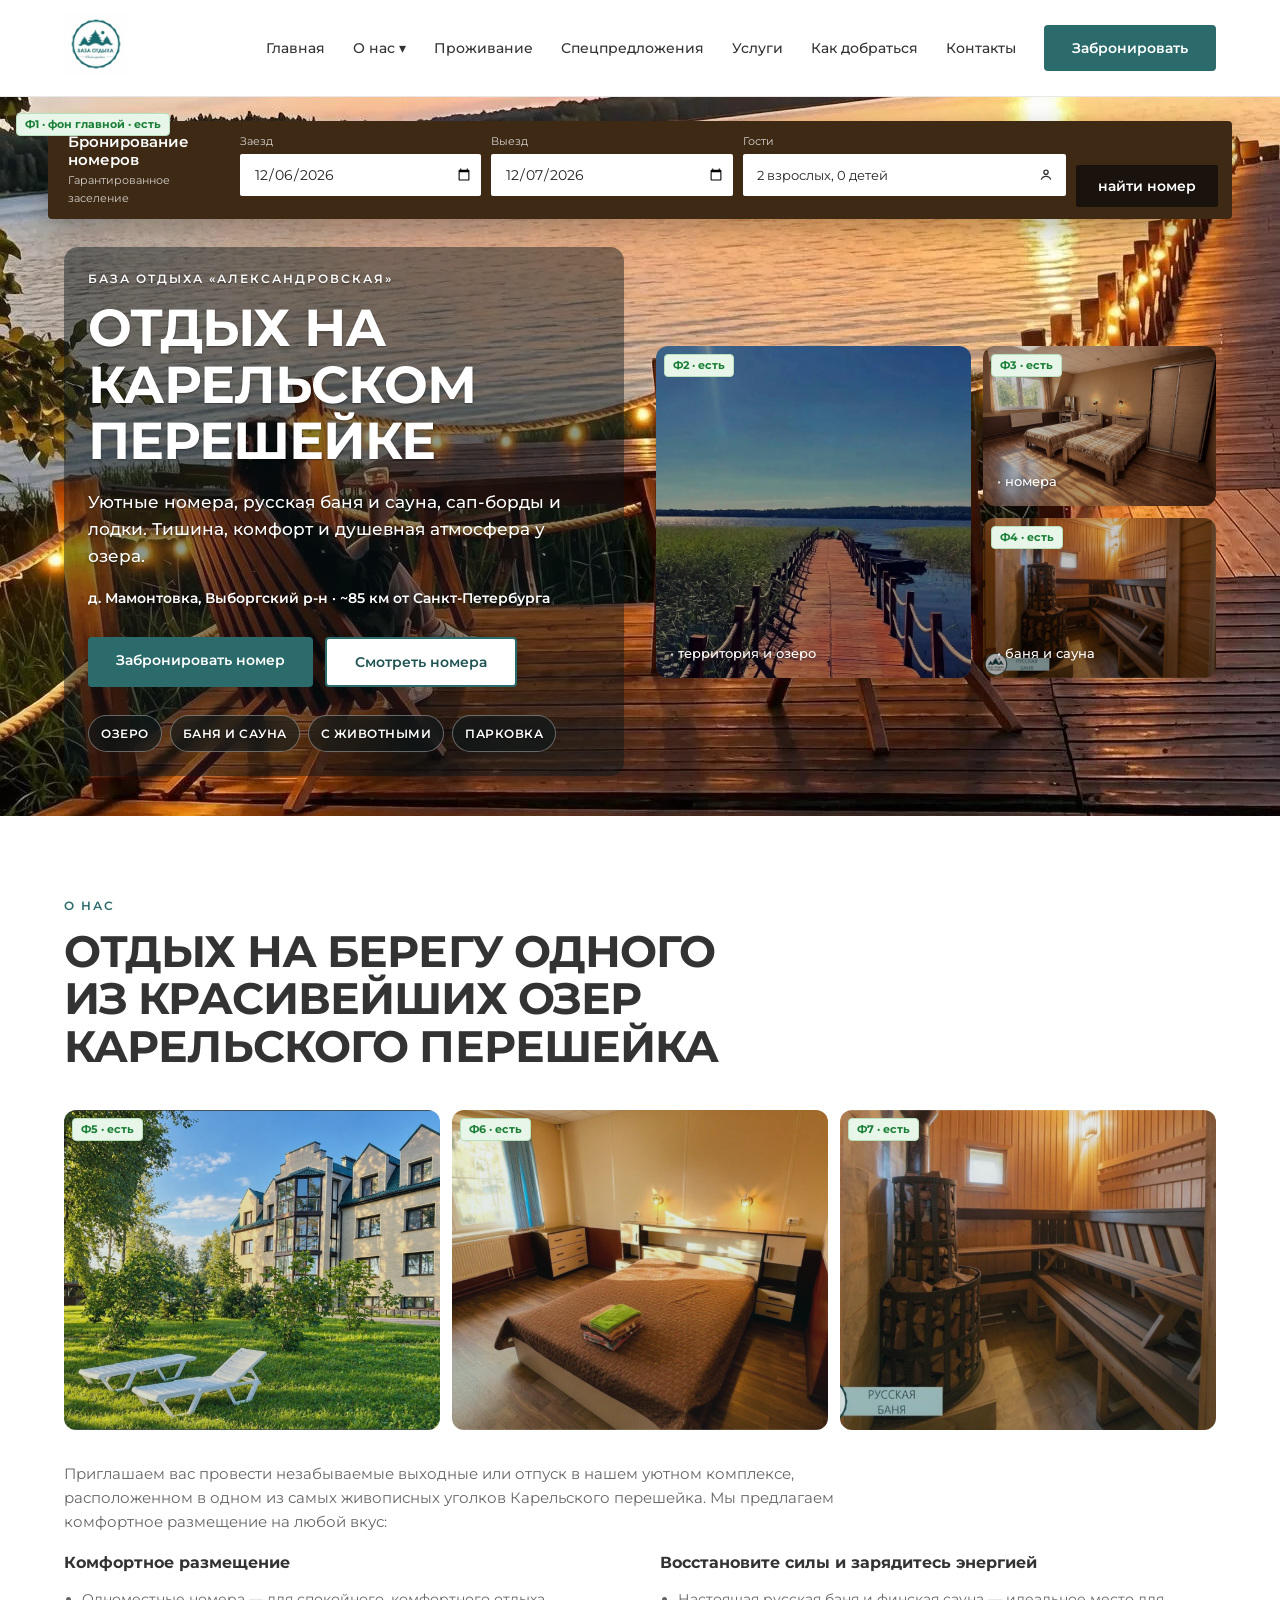
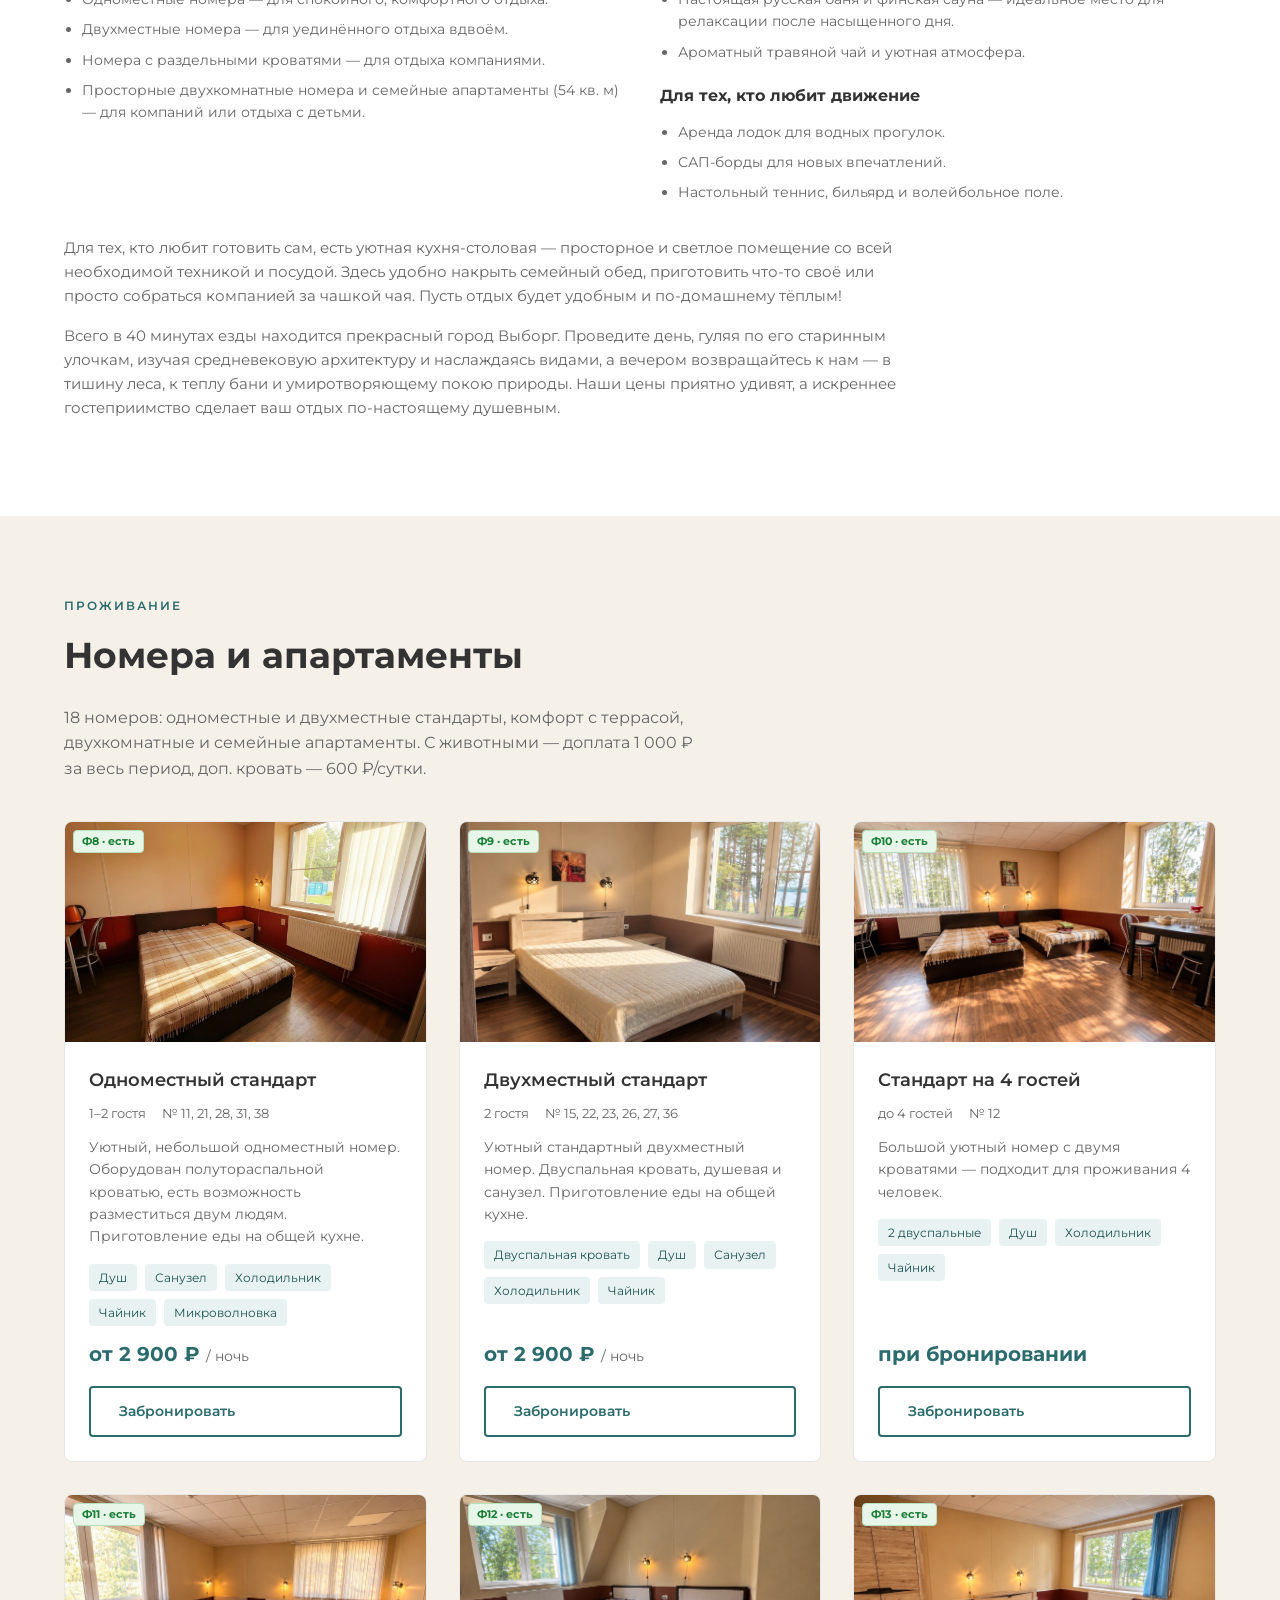
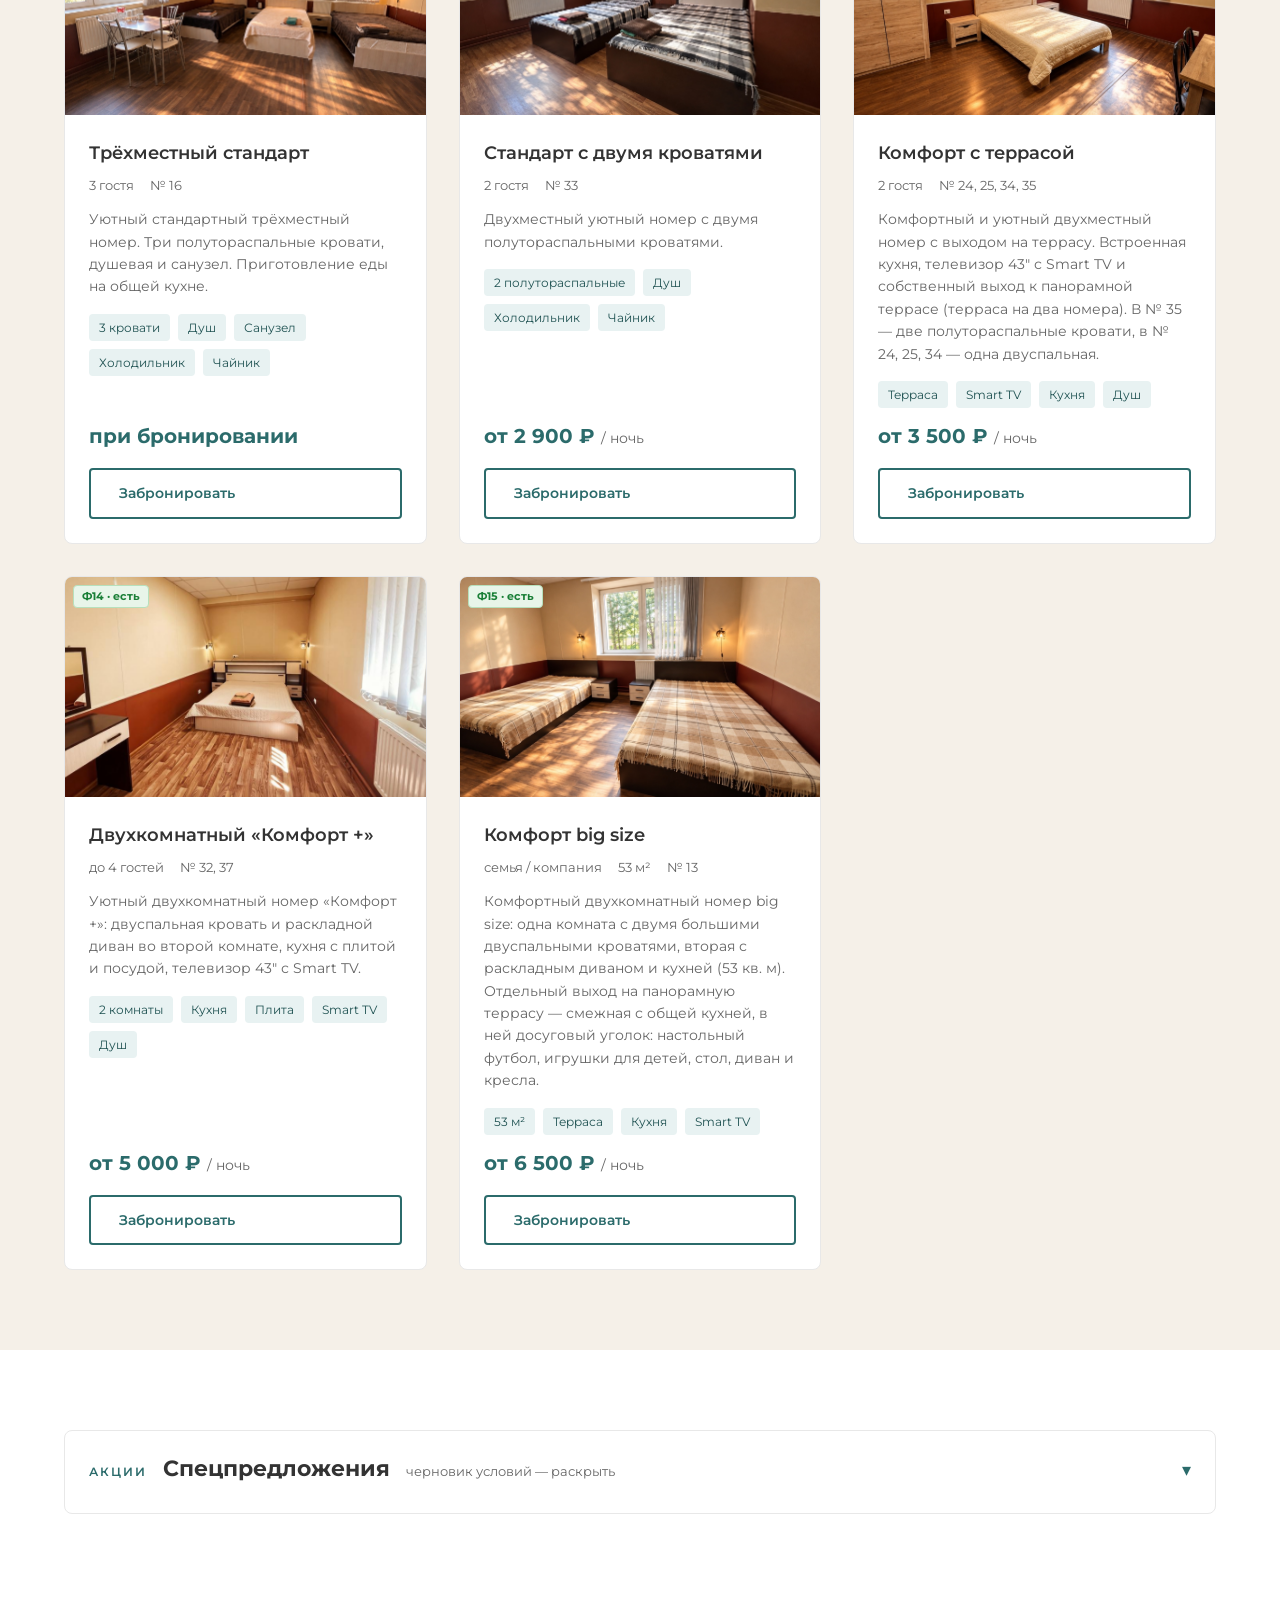
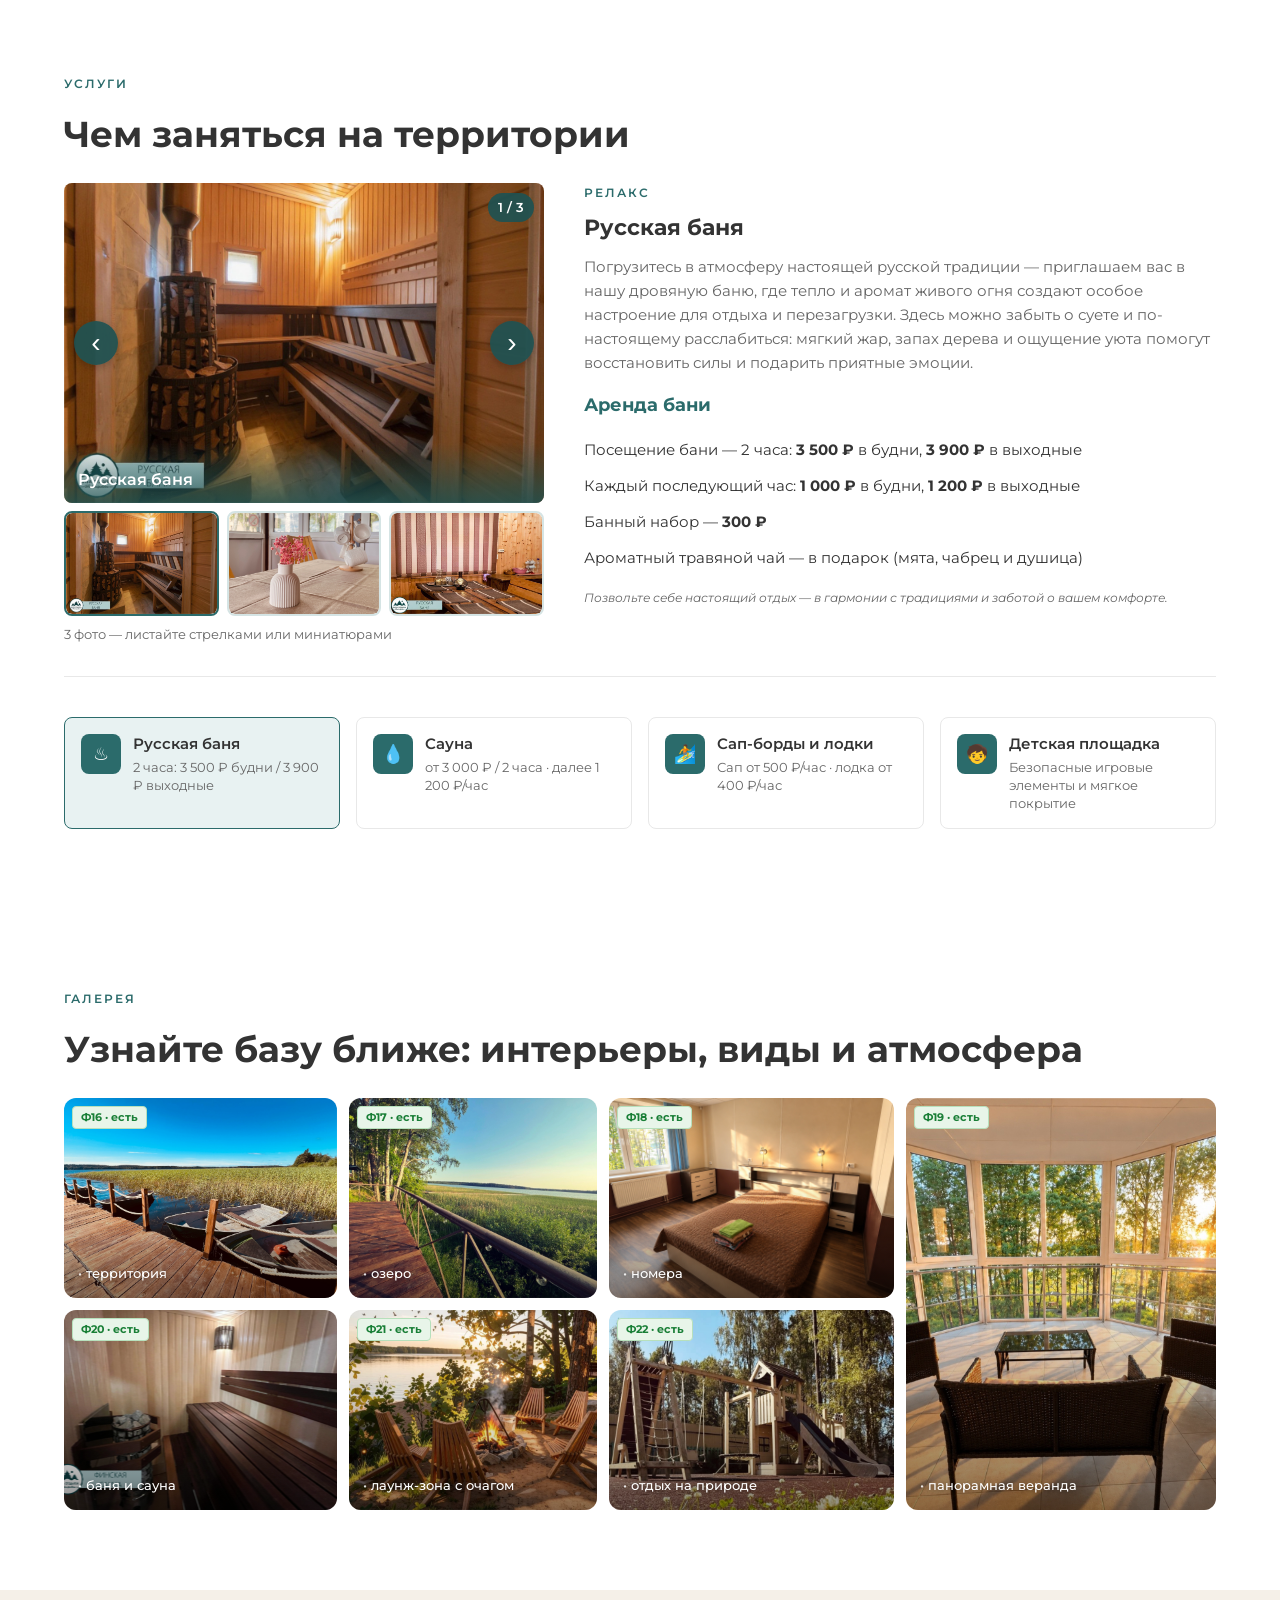
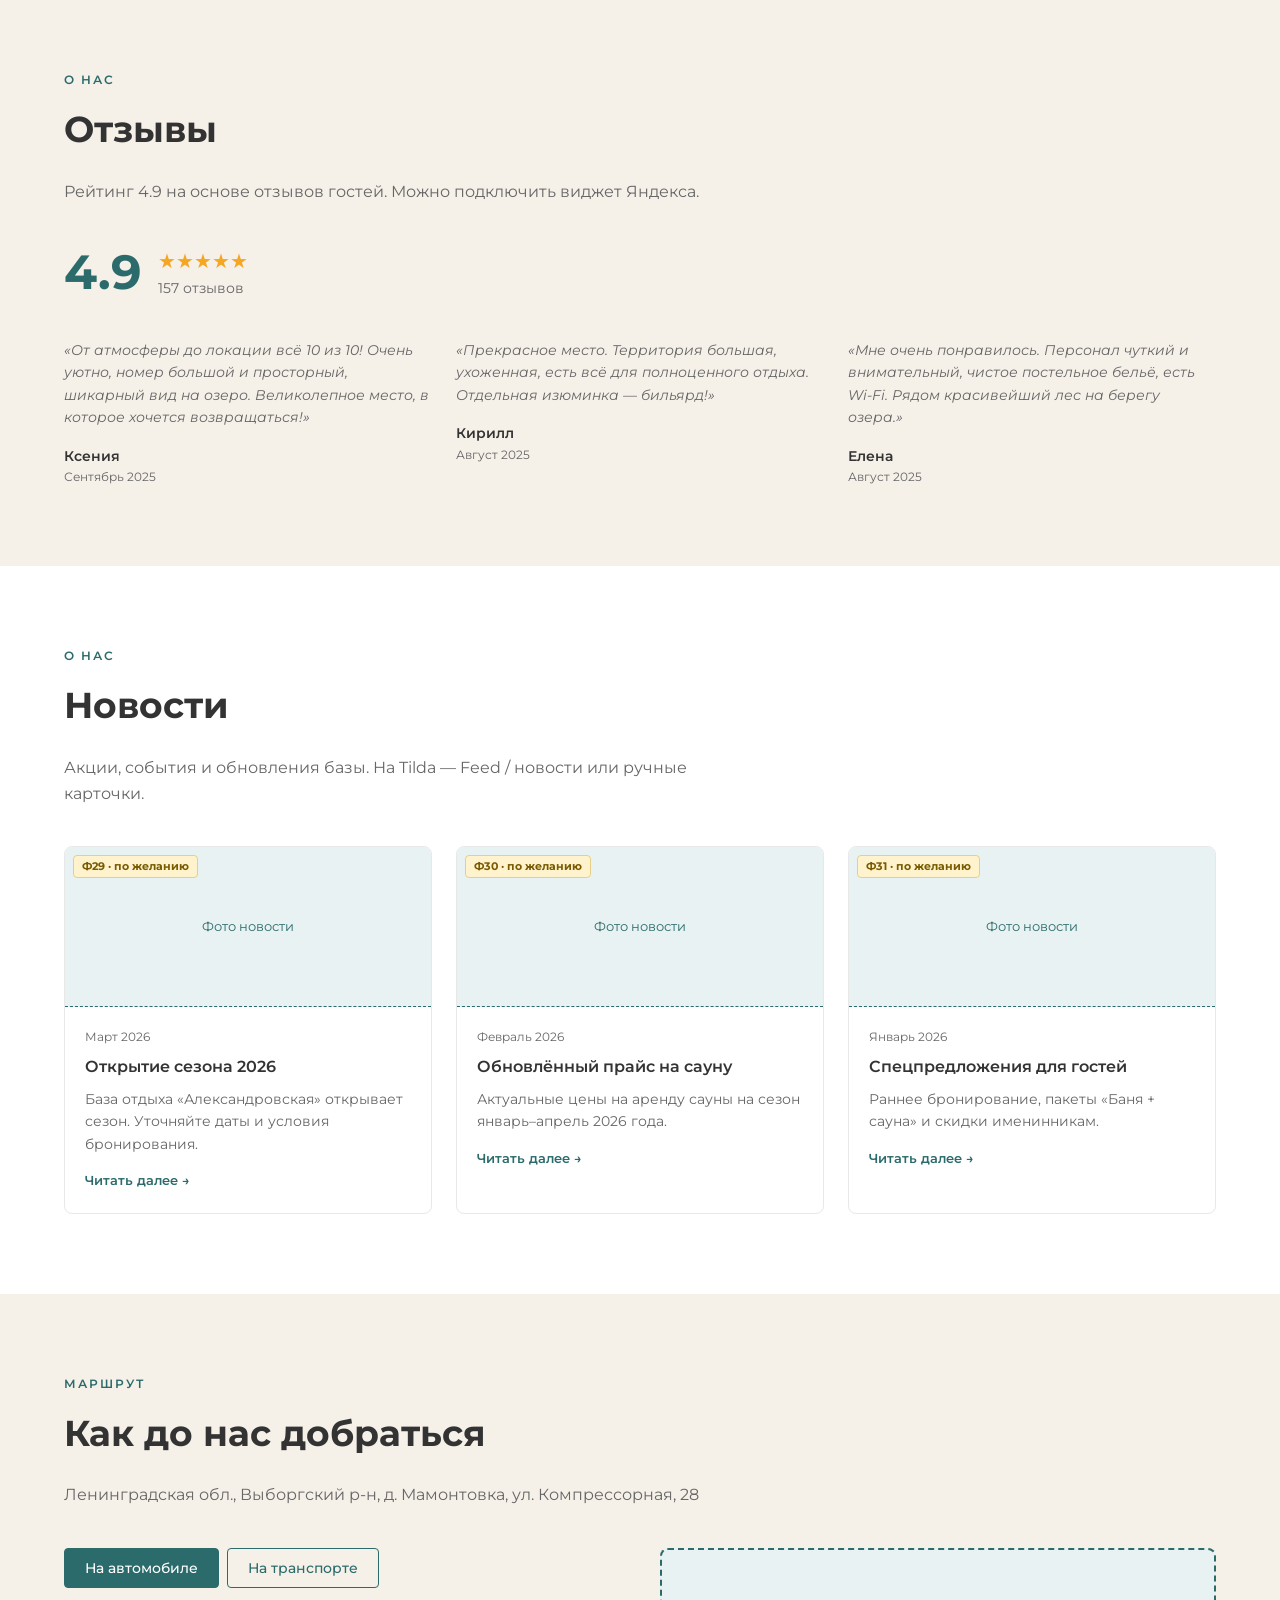
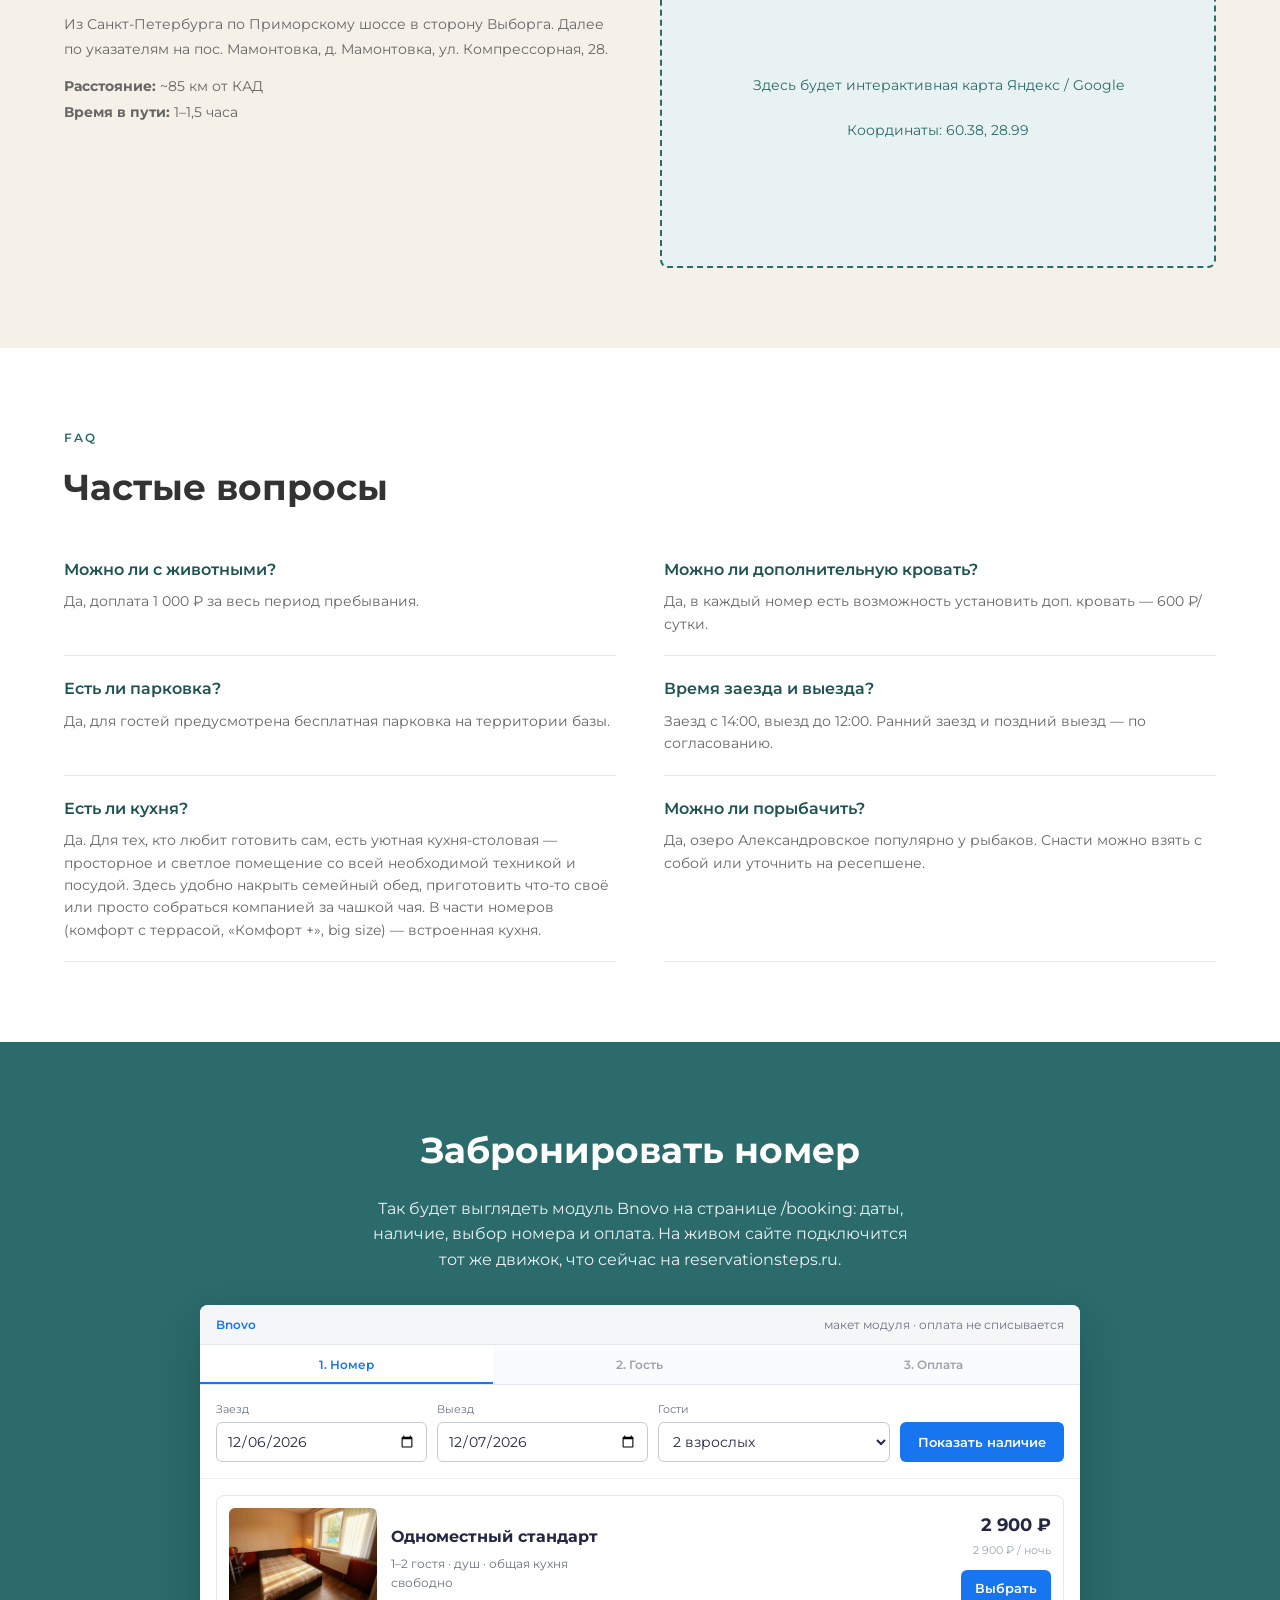
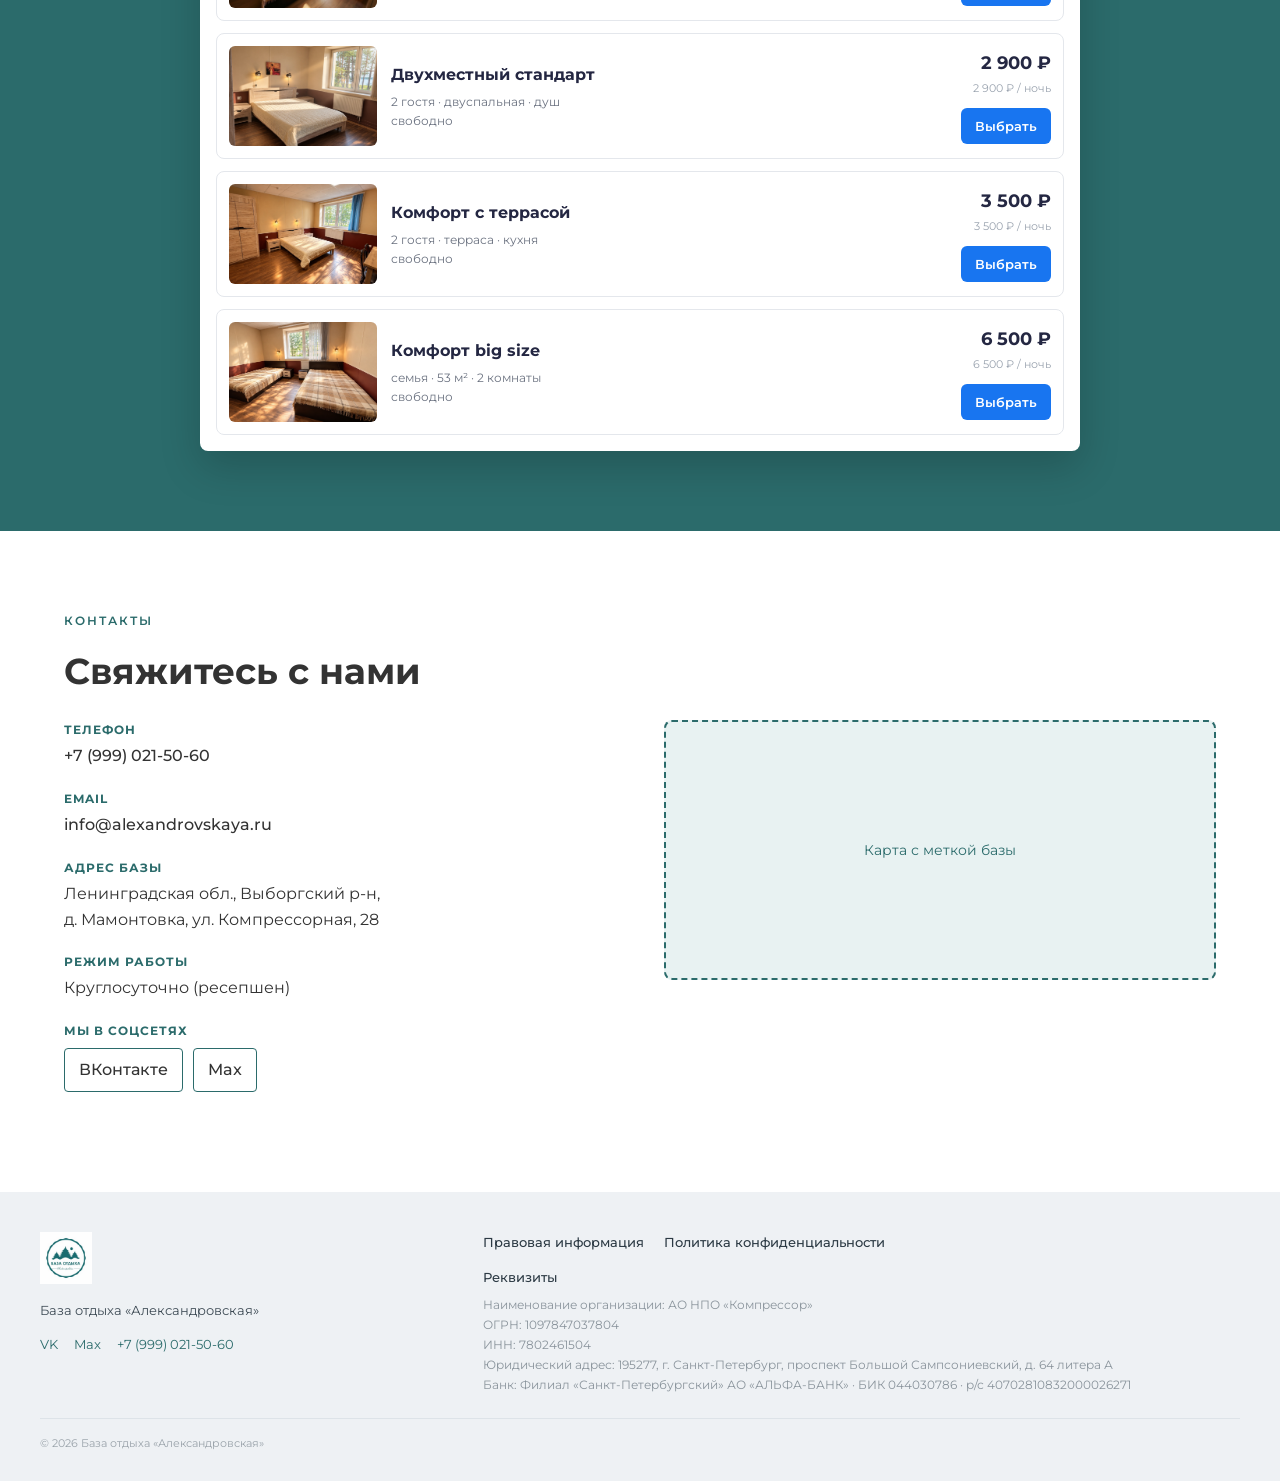
==== commit 2ec57580: "Show a Bnovo-like booking module and keep the date bar off mobile. EOF  Co-authored-by: Cursor <curs" ====
--- a/index.html
+++ b/index.html
@@ -154,6 +154,10 @@
       transition: transform 0.2s, box-shadow 0.2s;
     }
 
+    .gallery-tile.has-photo {
+      background-image: var(--tile-photo);
+    }
+
     .gallery-tile.has-photo::after {
       content: '';
       position: absolute;
@@ -289,6 +293,13 @@
       align-items: stretch;
       justify-content: flex-start;
       background: #dce4e8;
+    }
+
+    .hero > picture {
+      position: absolute;
+      inset: 0;
+      z-index: 0;
+      display: block;
     }
 
     .hero-bg {
@@ -626,21 +637,27 @@
 
     .hero-tile.main {
       grid-row: span 2;
+      --tile-photo: url('assets/hero-pier.jpg');
+      /* мобильный кроп: --tile-photo-mobile: url('assets/hero-pier-mobile.jpg'); */
       background:
         linear-gradient(rgba(0, 0, 0, 0.12), rgba(0, 0, 0, 0.28)),
-        url('assets/hero-pier.jpg') center/cover no-repeat;
+        var(--tile-photo) center/cover no-repeat;
     }
 
     .hero-tile.rooms {
+      --tile-photo: url('assets/hero-rooms.jpg');
+      /* мобильный кроп: --tile-photo-mobile: url('assets/hero-rooms-mobile.jpg'); */
       background:
         linear-gradient(rgba(0, 0, 0, 0.18), rgba(0, 0, 0, 0.35)),
-        url('assets/hero-rooms.jpg') center/cover no-repeat;
+        var(--tile-photo) center/cover no-repeat;
     }
 
     .hero-tile.sauna {
+      --tile-photo: url('assets/hero-sauna.jpg');
+      /* мобильный кроп: --tile-photo-mobile: url('assets/hero-sauna-mobile.jpg'); */
       background:
         linear-gradient(rgba(0, 0, 0, 0.18), rgba(0, 0, 0, 0.35)),
-        url('assets/hero-sauna.jpg') center/cover no-repeat;
+        var(--tile-photo) center/cover no-repeat;
     }
 
     .hero-tile-label {
@@ -1550,10 +1567,10 @@
 
     .booking-block h2 { color: var(--white); margin-bottom: 16px; }
 
-    .booking-block p {
+    .booking-block > .container > p {
       opacity: 0.9;
       margin-bottom: 32px;
-      max-width: 500px;
+      max-width: 560px;
       margin-left: auto;
       margin-right: auto;
     }
@@ -1568,14 +1585,247 @@
     }
 
     .booking-mock {
-      background: var(--white);
+      display: none;
+    }
+
+    .bnovo-widget {
+      background: #fff;
+      color: #242742;
       border-radius: 8px;
-      padding: 40px;
-      max-width: 600px;
-      margin: 40px auto 0;
-      color: var(--text-muted);
+      max-width: 880px;
+      margin: 8px auto 0;
+      text-align: left;
+      overflow: hidden;
+      box-shadow: 0 16px 40px rgba(0, 0, 0, 0.18);
       font-size: 14px;
-      border: 2px dashed rgba(255,255,255,0.4);
+    }
+
+    .bnovo-widget-bar {
+      display: flex;
+      justify-content: space-between;
+      align-items: center;
+      gap: 12px;
+      padding: 10px 16px;
+      background: #f4f6f8;
+      border-bottom: 1px solid #e4e7ec;
+      font-size: 12px;
+      color: #6b7280;
+    }
+
+    .bnovo-widget-bar strong {
+      color: #1875f0;
+      font-weight: 600;
+    }
+
+    .bnovo-steps {
+      display: grid;
+      grid-template-columns: 1fr 1fr 1fr;
+      border-bottom: 1px solid #e4e7ec;
+    }
+
+    .bnovo-step {
+      padding: 10px 8px;
+      text-align: center;
+      font-size: 12px;
+      font-weight: 600;
+      color: #9aa3af;
+      background: #fafbfc;
+    }
+
+    .bnovo-step.is-active {
+      color: #1875f0;
+      background: #fff;
+      box-shadow: inset 0 -2px 0 #1875f0;
+    }
+
+    .bnovo-search {
+      display: grid;
+      grid-template-columns: 1fr 1fr 1.1fr auto;
+      gap: 10px;
+      padding: 16px;
+      border-bottom: 1px solid #eef0f3;
+      align-items: end;
+    }
+
+    .bnovo-field label {
+      display: block;
+      font-size: 11px;
+      color: #6b7280;
+      margin-bottom: 4px;
+    }
+
+    .bnovo-field input,
+    .bnovo-field select {
+      width: 100%;
+      height: 40px;
+      border: 1px solid #c6cad3;
+      border-radius: 6px;
+      padding: 0 10px;
+      font-family: inherit;
+      font-size: 14px;
+      color: #242742;
+      background: #fff;
+    }
+
+    .bnovo-search-submit {
+      height: 40px;
+      padding: 0 18px;
+      border: none;
+      border-radius: 6px;
+      background: #1875f0;
+      color: #fff;
+      font-family: inherit;
+      font-size: 13px;
+      font-weight: 600;
+      cursor: pointer;
+      white-space: nowrap;
+    }
+
+    .bnovo-search-submit:hover { background: #1850d2; }
+
+    .bnovo-rooms {
+      display: grid;
+      gap: 12px;
+      padding: 16px;
+    }
+
+    .bnovo-room {
+      display: grid;
+      grid-template-columns: 148px 1fr auto;
+      gap: 14px;
+      align-items: center;
+      padding: 12px;
+      border: 1px solid #e4e7ec;
+      border-radius: 8px;
+    }
+
+    .bnovo-room img {
+      width: 148px;
+      height: 100px;
+      object-fit: cover;
+      border-radius: 6px;
+      display: block;
+    }
+
+    .bnovo-room h3 {
+      font-size: 16px;
+      margin-bottom: 4px;
+      color: #242742;
+    }
+
+    .bnovo-room p {
+      margin: 0;
+      font-size: 12px;
+      color: #6b7280;
+      opacity: 1;
+      max-width: none;
+    }
+
+    .bnovo-room-price {
+      text-align: right;
+      min-width: 132px;
+    }
+
+    .bnovo-room-price strong {
+      display: block;
+      font-size: 18px;
+      color: #242742;
+      margin-bottom: 2px;
+    }
+
+    .bnovo-room-price span {
+      display: block;
+      font-size: 11px;
+      color: #9aa3af;
+      margin-bottom: 10px;
+    }
+
+    .bnovo-room-price button,
+    .bnovo-next,
+    .bnovo-pay {
+      height: 36px;
+      padding: 0 14px;
+      border: none;
+      border-radius: 6px;
+      background: #1875f0;
+      color: #fff;
+      font-family: inherit;
+      font-size: 13px;
+      font-weight: 600;
+      cursor: pointer;
+    }
+
+    .bnovo-room-price button:hover,
+    .bnovo-next:hover,
+    .bnovo-pay:hover { background: #1850d2; }
+
+    .bnovo-panel {
+      padding: 18px 16px 20px;
+    }
+
+    .bnovo-panel h3 {
+      font-size: 16px;
+      margin-bottom: 6px;
+    }
+
+    .bnovo-panel .bnovo-room-meta {
+      font-size: 13px;
+      color: #6b7280;
+      margin-bottom: 16px;
+    }
+
+    .bnovo-form-grid {
+      display: grid;
+      grid-template-columns: 1fr 1fr;
+      gap: 12px;
+      margin-bottom: 16px;
+    }
+
+    .bnovo-form-grid .bnovo-field.wide { grid-column: 1 / -1; }
+
+    .bnovo-pay-methods {
+      display: grid;
+      gap: 8px;
+      margin: 12px 0 16px;
+    }
+
+    .bnovo-pay-method {
+      display: flex;
+      align-items: center;
+      gap: 10px;
+      padding: 12px;
+      border: 1px solid #e4e7ec;
+      border-radius: 8px;
+      cursor: pointer;
+    }
+
+    .bnovo-pay-method input { accent-color: #1875f0; }
+
+    .bnovo-done {
+      text-align: center;
+      padding: 28px 16px 8px;
+    }
+
+    .bnovo-done strong {
+      display: block;
+      font-size: 18px;
+      margin-bottom: 8px;
+    }
+
+    .bnovo-back {
+      background: none;
+      border: none;
+      color: #1875f0;
+      font-family: inherit;
+      font-size: 13px;
+      cursor: pointer;
+      margin-right: 12px;
+    }
+
+    .bnovo-actions {
+      display: flex;
+      align-items: center;
+      justify-content: flex-end;
     }
 
     /* Contacts */
@@ -1793,10 +2043,35 @@
       .hero {
         padding: 16px 16px 32px;
       }
-      .hero-booking-wrap {
-        margin-bottom: 24px;
+      /* Своя раскладка бронирования — на телефоне прячем, остаётся кнопка «Забронировать» */
+      .hero-booking-wrap,
+      .booking-bar,
+      #hero-booking-form {
+        display: none;
+      }
+      /* Мобильные кропы: положить *-mobile.jpg и задать --tile-photo-mobile. Пока тот же файл. */
+      .hero-tile.main,
+      .hero-tile.rooms,
+      .hero-tile.sauna {
+        background-image:
+          linear-gradient(rgba(0, 0, 0, 0.18), rgba(0, 0, 0, 0.35)),
+          var(--tile-photo-mobile, var(--tile-photo));
+      }
+      .gallery-tile.has-photo {
+        background-image: var(--tile-photo-mobile, var(--tile-photo));
       }
       .footer-inner { grid-template-columns: 1fr; gap: 24px; }
+      .bnovo-search { grid-template-columns: 1fr 1fr; }
+      .bnovo-search-submit { grid-column: 1 / -1; width: 100%; }
+      .bnovo-room { grid-template-columns: 1fr; }
+      .bnovo-room img { width: 100%; height: 160px; }
+      .bnovo-room-price { text-align: left; }
+      .bnovo-room-price button,
+      .bnovo-next,
+      .bnovo-pay { width: 100%; }
+      .bnovo-form-grid { grid-template-columns: 1fr; }
+      .bnovo-actions { display: grid; gap: 10px; }
+      .bnovo-back { margin: 0; text-align: left; }
     }
 
     @media (max-width: 560px) {
@@ -1847,7 +2122,11 @@
   </header>
 
   <section class="hero">
-    <img class="hero-bg" src="assets/hero-bg.jpg?v=pier" alt="" aria-hidden="true">
+    <picture>
+      <!-- Мобильный кроп Ф1: положить assets/hero-bg-mobile.jpg и заменить srcset. Пока тот же файл. -->
+      <source media="(max-width: 768px)" srcset="assets/hero-bg.jpg?v=pier">
+      <img class="hero-bg" src="assets/hero-bg.jpg?v=pier" alt="" aria-hidden="true">
+    </picture>
     <div class="hero-overlay" aria-hidden="true"></div>
     <span class="photo-mark ready hero-bg-mark">Ф1 · фон главной · есть</span>
     <div class="container hero-booking-wrap">
@@ -2264,13 +2543,13 @@
       <div class="section-label">Галерея</div>
       <h2>Узнайте базу ближе: интерьеры, виды и атмосфера</h2>
       <div class="gallery-bento">
-        <div class="gallery-tile has-photo" title="Перейти в галерею" style="background-image:url('assets/gallery-territory.jpg')"><span class="photo-mark ready">Ф16 · есть</span><span class="gallery-tile-label">территория</span></div>
-        <div class="gallery-tile has-photo" title="Перейти в галерею" style="background-image:url('assets/gallery-lake.jpg')"><span class="photo-mark ready">Ф17 · есть</span><span class="gallery-tile-label">озеро</span></div>
-        <div class="gallery-tile has-photo" title="Перейти в галерею" style="background-image:url('assets/gallery-rooms.jpg')"><span class="photo-mark ready">Ф18 · есть</span><span class="gallery-tile-label">номера</span></div>
-        <div class="gallery-tile tall has-photo" title="Перейти в галерею" style="background-image:url('assets/gallery-interior.jpg?v=sunroom')"><span class="photo-mark ready">Ф19 · есть</span><span class="gallery-tile-label">панорамная веранда</span></div>
-        <div class="gallery-tile has-photo" title="Перейти в галерею" style="background-image:url('assets/gallery-sauna.jpg')"><span class="photo-mark ready">Ф20 · есть</span><span class="gallery-tile-label">баня и сауна</span></div>
-        <div class="gallery-tile has-photo" title="Перейти в галерею" style="background-image:url('assets/gallery-sup.jpg')"><span class="photo-mark ready">Ф21 · есть</span><span class="gallery-tile-label">лаунж-зона с очагом</span></div>
-        <div class="gallery-tile has-photo" title="Перейти в галерею" style="background-image:url('assets/gallery-nature.jpg')"><span class="photo-mark ready">Ф22 · есть</span><span class="gallery-tile-label">отдых на природе</span></div>
+        <div class="gallery-tile has-photo" title="Перейти в галерею" style="--tile-photo:url('assets/gallery-territory.jpg')"><span class="photo-mark ready">Ф16 · есть</span><span class="gallery-tile-label">территория</span></div>
+        <div class="gallery-tile has-photo" title="Перейти в галерею" style="--tile-photo:url('assets/gallery-lake.jpg')"><span class="photo-mark ready">Ф17 · есть</span><span class="gallery-tile-label">озеро</span></div>
+        <div class="gallery-tile has-photo" title="Перейти в галерею" style="--tile-photo:url('assets/gallery-rooms.jpg')"><span class="photo-mark ready">Ф18 · есть</span><span class="gallery-tile-label">номера</span></div>
+        <div class="gallery-tile tall has-photo" title="Перейти в галерею" style="--tile-photo:url('assets/gallery-interior.jpg?v=sunroom')"><span class="photo-mark ready">Ф19 · есть</span><span class="gallery-tile-label">панорамная веранда</span></div>
+        <div class="gallery-tile has-photo" title="Перейти в галерею" style="--tile-photo:url('assets/gallery-sauna.jpg')"><span class="photo-mark ready">Ф20 · есть</span><span class="gallery-tile-label">баня и сауна</span></div>
+        <div class="gallery-tile has-photo" title="Перейти в галерею" style="--tile-photo:url('assets/gallery-sup.jpg')"><span class="photo-mark ready">Ф21 · есть</span><span class="gallery-tile-label">лаунж-зона с очагом</span></div>
+        <div class="gallery-tile has-photo" title="Перейти в галерею" style="--tile-photo:url('assets/gallery-nature.jpg')"><span class="photo-mark ready">Ф22 · есть</span><span class="gallery-tile-label">отдых на природе</span></div>
       </div>
     </div>
   </section>
@@ -2401,11 +2680,79 @@
   <section id="booking" class="booking-block">
     <div class="container">
       <h2>Забронировать номер</h2>
-      <p>Макет страницы /booking: гость выбирает даты на главной — здесь открывается модуль Бnovo с наличием. На живом сайте будет тот же каталог, что сейчас на reservationsteps.ru.</p>
-      <div class="booking-mock" id="booking-summary">
-        Выберите даты в полоске на главной и нажмите «найти номер».
+      <p>Так будет выглядеть модуль Bnovo на странице /booking: даты, наличие, выбор номера и оплата. На живом сайте подключится тот же движок, что сейчас на reservationsteps.ru.</p>
+      <div class="bnovo-widget" id="booking-summary">
+        <div class="bnovo-widget-bar">
+          <strong>Bnovo</strong>
+          <span>макет модуля · оплата не списывается</span>
+        </div>
+        <div class="bnovo-steps" id="bnovo-steps">
+          <div class="bnovo-step is-active" data-step="rooms">1. Номер</div>
+          <div class="bnovo-step" data-step="guest">2. Гость</div>
+          <div class="bnovo-step" data-step="pay">3. Оплата</div>
+        </div>
+        <form class="bnovo-search" id="bnovo-search-form">
+          <div class="bnovo-field">
+            <label for="bnovo-checkin">Заезд</label>
+            <input type="date" id="bnovo-checkin" required>
+          </div>
+          <div class="bnovo-field">
+            <label for="bnovo-checkout">Выезд</label>
+            <input type="date" id="bnovo-checkout" required>
+          </div>
+          <div class="bnovo-field">
+            <label for="bnovo-guests">Гости</label>
+            <select id="bnovo-guests">
+              <option value="1">1 взрослый</option>
+              <option value="2" selected>2 взрослых</option>
+              <option value="3">3 взрослых</option>
+              <option value="4">4 взрослых</option>
+            </select>
+          </div>
+          <button type="submit" class="bnovo-search-submit">Показать наличие</button>
+        </form>
+        <div class="bnovo-rooms" id="bnovo-rooms"></div>
+        <div class="bnovo-panel" id="bnovo-guest" hidden>
+          <h3 id="bnovo-guest-title">Данные гостя</h3>
+          <p class="bnovo-room-meta" id="bnovo-guest-meta"></p>
+          <div class="bnovo-form-grid">
+            <div class="bnovo-field">
+              <label for="bnovo-name">Имя и фамилия</label>
+              <input id="bnovo-name" type="text" placeholder="Иван Иванов" autocomplete="name">
+            </div>
+            <div class="bnovo-field">
+              <label for="bnovo-phone">Телефон</label>
+              <input id="bnovo-phone" type="tel" placeholder="+7 900 000-00-00" autocomplete="tel">
+            </div>
+            <div class="bnovo-field wide">
+              <label for="bnovo-email">E-mail</label>
+              <input id="bnovo-email" type="email" placeholder="mail@example.com" autocomplete="email">
+            </div>
+          </div>
+          <div class="bnovo-actions">
+            <button type="button" class="bnovo-back" id="bnovo-back-rooms">К выбору номера</button>
+            <button type="button" class="bnovo-next" id="bnovo-to-pay">К оплате</button>
+          </div>
+        </div>
+        <div class="bnovo-panel" id="bnovo-pay" hidden>
+          <h3>Оплата брони</h3>
+          <p class="bnovo-room-meta" id="bnovo-pay-meta"></p>
+          <div class="bnovo-pay-methods">
+            <label class="bnovo-pay-method"><input type="radio" name="bnovo-pay" value="card" checked> Банковская карта</label>
+            <label class="bnovo-pay-method"><input type="radio" name="bnovo-pay" value="sbp"> СБП</label>
+            <label class="bnovo-pay-method"><input type="radio" name="bnovo-pay" value="later"> Оплата на месте</label>
+          </div>
+          <div class="bnovo-actions">
+            <button type="button" class="bnovo-back" id="bnovo-back-guest">Назад</button>
+            <button type="button" class="bnovo-pay" id="bnovo-confirm">Оплатить</button>
+          </div>
+        </div>
+        <div class="bnovo-panel bnovo-done" id="bnovo-done" hidden>
+          <strong>Бронь принята — это макет</strong>
+          <p>На живом сайте здесь появится номер брони и письмо гостю. Оплата в прототипе не проходит.</p>
+          <button type="button" class="bnovo-next" id="bnovo-reset">Новый поиск</button>
+        </div>
       </div>
-      <div class="booking-results" id="booking-results" hidden></div>
     </div>
   </section>
 
@@ -2709,8 +3056,6 @@
       const guestsField = document.getElementById('guests-field');
       const adultsEl = document.getElementById('adults-count');
       const childrenEl = document.getElementById('children-count');
-      const summary = document.getElementById('booking-summary');
-      const results = document.getElementById('booking-results');
       if (!form || !checkin || !checkout) return;
 
       const guests = { adults: 2, children: 0 };
@@ -2725,18 +3070,6 @@
         const next = new Date(date);
         next.setDate(next.getDate() + days);
         return next;
-      }
-
-      function formatRu(iso) {
-        if (!iso) return '—';
-        const [y, m, d] = iso.split('-');
-        return d + '.' + m + '.' + y;
-      }
-
-      function nightsBetween(a, b) {
-        const start = new Date(a + 'T00:00:00');
-        const end = new Date(b + 'T00:00:00');
-        return Math.max(1, Math.round((end - start) / 86400000));
       }
 
       function guestsLabel() {
@@ -2791,29 +3124,141 @@
         guestsBtn.setAttribute('aria-expanded', 'false');
       });
 
-      const mockRooms = [
-        { name: 'Двухместный стандарт №15', meta: '2 гостя · душ · общая кухня', price: 'от 2 900 ₽' },
-        { name: 'Комфорт с террасой №24', meta: 'терраса · кухня · Smart TV', price: 'от 3 500 ₽' },
-        { name: 'Комфорт big size №13', meta: '53 м² · 2 комнаты · терраса', price: 'от 6 500 ₽' }
-      ];
-
       form.addEventListener('submit', e => {
         e.preventDefault();
         guestsPanel.classList.remove('open');
-        const nights = nightsBetween(checkin.value, checkout.value);
-        summary.innerHTML =
-          '<strong>Макет модуля Бnovo</strong><br><br>' +
-          'Заезд ' + formatRu(checkin.value) + ' · выезд ' + formatRu(checkout.value) +
-          ' · ' + nights + ' ноч. · ' + guestsLabel() +
-          '<p class="booking-note">На готовом сайте здесь откроется живой модуль Бnovo с наличием и оплатой. Это показ логики для согласования.</p>';
-        results.hidden = false;
-        results.innerHTML = mockRooms.map(room =>
-          '<div class="booking-result"><div><strong>' + room.name + '</strong><span>' + room.meta + '</span></div><em>' + room.price + '</em></div>'
-        ).join('');
+        const widgetIn = document.getElementById('bnovo-checkin');
+        const widgetOut = document.getElementById('bnovo-checkout');
+        const widgetGuests = document.getElementById('bnovo-guests');
+        if (widgetIn) widgetIn.value = checkin.value;
+        if (widgetOut) widgetOut.value = checkout.value;
+        if (widgetGuests) widgetGuests.value = String(Math.min(4, guests.adults));
+        if (typeof window.renderBnovoRooms === 'function') window.renderBnovoRooms();
         document.getElementById('booking').scrollIntoView({ behavior: 'smooth' });
       });
 
       renderGuests();
+    })();
+
+    (function initBnovoMock() {
+      const checkin = document.getElementById('bnovo-checkin');
+      const checkout = document.getElementById('bnovo-checkout');
+      const guestsEl = document.getElementById('bnovo-guests');
+      const form = document.getElementById('bnovo-search-form');
+      const roomsEl = document.getElementById('bnovo-rooms');
+      const guestEl = document.getElementById('bnovo-guest');
+      const payEl = document.getElementById('bnovo-pay');
+      const doneEl = document.getElementById('bnovo-done');
+      const steps = document.querySelectorAll('#bnovo-steps .bnovo-step');
+      if (!checkin || !checkout || !form || !roomsEl) return;
+
+      const catalog = [
+        { name: 'Одноместный стандарт', photo: 'assets/room-single.jpg', meta: '1–2 гостя · душ · общая кухня', night: 2900 },
+        { name: 'Двухместный стандарт', photo: 'assets/room-double-standard.jpg', meta: '2 гостя · двуспальная · душ', night: 2900 },
+        { name: 'Комфорт с террасой', photo: 'assets/room-comfort-24.jpg', meta: '2 гостя · терраса · кухня', night: 3500 },
+        { name: 'Комфорт big size', photo: 'assets/room-family.jpg', meta: 'семья · 53 м² · 2 комнаты', night: 6500 }
+      ];
+
+      let selected = null;
+
+      function pad(n) { return String(n).padStart(2, '0'); }
+      function toISO(date) {
+        return date.getFullYear() + '-' + pad(date.getMonth() + 1) + '-' + pad(date.getDate());
+      }
+      function addDays(date, days) {
+        const next = new Date(date);
+        next.setDate(next.getDate() + days);
+        return next;
+      }
+      function formatRu(iso) {
+        if (!iso) return '—';
+        const [y, m, d] = iso.split('-');
+        return d + '.' + m + '.' + y;
+      }
+      function nightsBetween(a, b) {
+        const start = new Date(a + 'T00:00:00');
+        const end = new Date(b + 'T00:00:00');
+        return Math.max(1, Math.round((end - start) / 86400000));
+      }
+      function money(n) {
+        return n.toLocaleString('ru-RU') + ' ₽';
+      }
+      function stayLabel() {
+        const nights = nightsBetween(checkin.value, checkout.value);
+        return formatRu(checkin.value) + ' — ' + formatRu(checkout.value) + ' · ' + nights + ' ноч. · ' + guestsEl.options[guestsEl.selectedIndex].text;
+      }
+      function setStep(name) {
+        steps.forEach(step => step.classList.toggle('is-active', step.dataset.step === name));
+        roomsEl.hidden = name !== 'rooms';
+        form.style.display = name === 'rooms' ? '' : 'none';
+        guestEl.hidden = name !== 'guest';
+        payEl.hidden = name !== 'pay';
+        doneEl.hidden = name !== 'done';
+        if (name === 'done') {
+          steps.forEach(step => step.classList.toggle('is-active', step.dataset.step === 'pay'));
+        }
+      }
+
+      function renderRooms() {
+        const nights = nightsBetween(checkin.value, checkout.value);
+        roomsEl.innerHTML = catalog.map((room, index) =>
+          '<article class="bnovo-room">' +
+            '<img src="' + room.photo + '" alt="' + room.name + '">' +
+            '<div><h3>' + room.name + '</h3><p>' + room.meta + '</p><p>свободно</p></div>' +
+            '<div class="bnovo-room-price"><strong>' + money(room.night * nights) + '</strong><span>' + money(room.night) + ' / ночь</span><button type="button" data-room="' + index + '">Выбрать</button></div>' +
+          '</article>'
+        ).join('');
+        setStep('rooms');
+      }
+
+      window.renderBnovoRooms = renderRooms;
+
+      const today = new Date();
+      today.setHours(0, 0, 0, 0);
+      if (!checkin.value) {
+        checkin.value = toISO(addDays(today, 1));
+        checkout.value = toISO(addDays(today, 2));
+      }
+      checkin.min = toISO(today);
+      checkout.min = checkout.value;
+
+      checkin.addEventListener('change', () => {
+        const minOut = toISO(addDays(new Date(checkin.value + 'T00:00:00'), 1));
+        checkout.min = minOut;
+        if (checkout.value <= checkin.value) checkout.value = minOut;
+      });
+
+      form.addEventListener('submit', e => {
+        e.preventDefault();
+        renderRooms();
+      });
+
+      roomsEl.addEventListener('click', e => {
+        const btn = e.target.closest('button[data-room]');
+        if (!btn) return;
+        selected = catalog[Number(btn.dataset.room)];
+        const nights = nightsBetween(checkin.value, checkout.value);
+        document.getElementById('bnovo-guest-title').textContent = selected.name;
+        document.getElementById('bnovo-guest-meta').textContent = stayLabel() + ' · ' + money(selected.night * nights);
+        setStep('guest');
+      });
+
+      document.getElementById('bnovo-to-pay').addEventListener('click', () => {
+        if (!selected) return;
+        const nights = nightsBetween(checkin.value, checkout.value);
+        document.getElementById('bnovo-pay-meta').textContent = selected.name + ' · ' + stayLabel() + ' · к оплате ' + money(selected.night * nights);
+        setStep('pay');
+      });
+
+      document.getElementById('bnovo-back-rooms').addEventListener('click', () => setStep('rooms'));
+      document.getElementById('bnovo-back-guest').addEventListener('click', () => setStep('guest'));
+      document.getElementById('bnovo-confirm').addEventListener('click', () => setStep('done'));
+      document.getElementById('bnovo-reset').addEventListener('click', () => {
+        selected = null;
+        renderRooms();
+      });
+
+      renderRooms();
     })();
 
     document.querySelectorAll('.nav-dropdown').forEach(dropdown => {
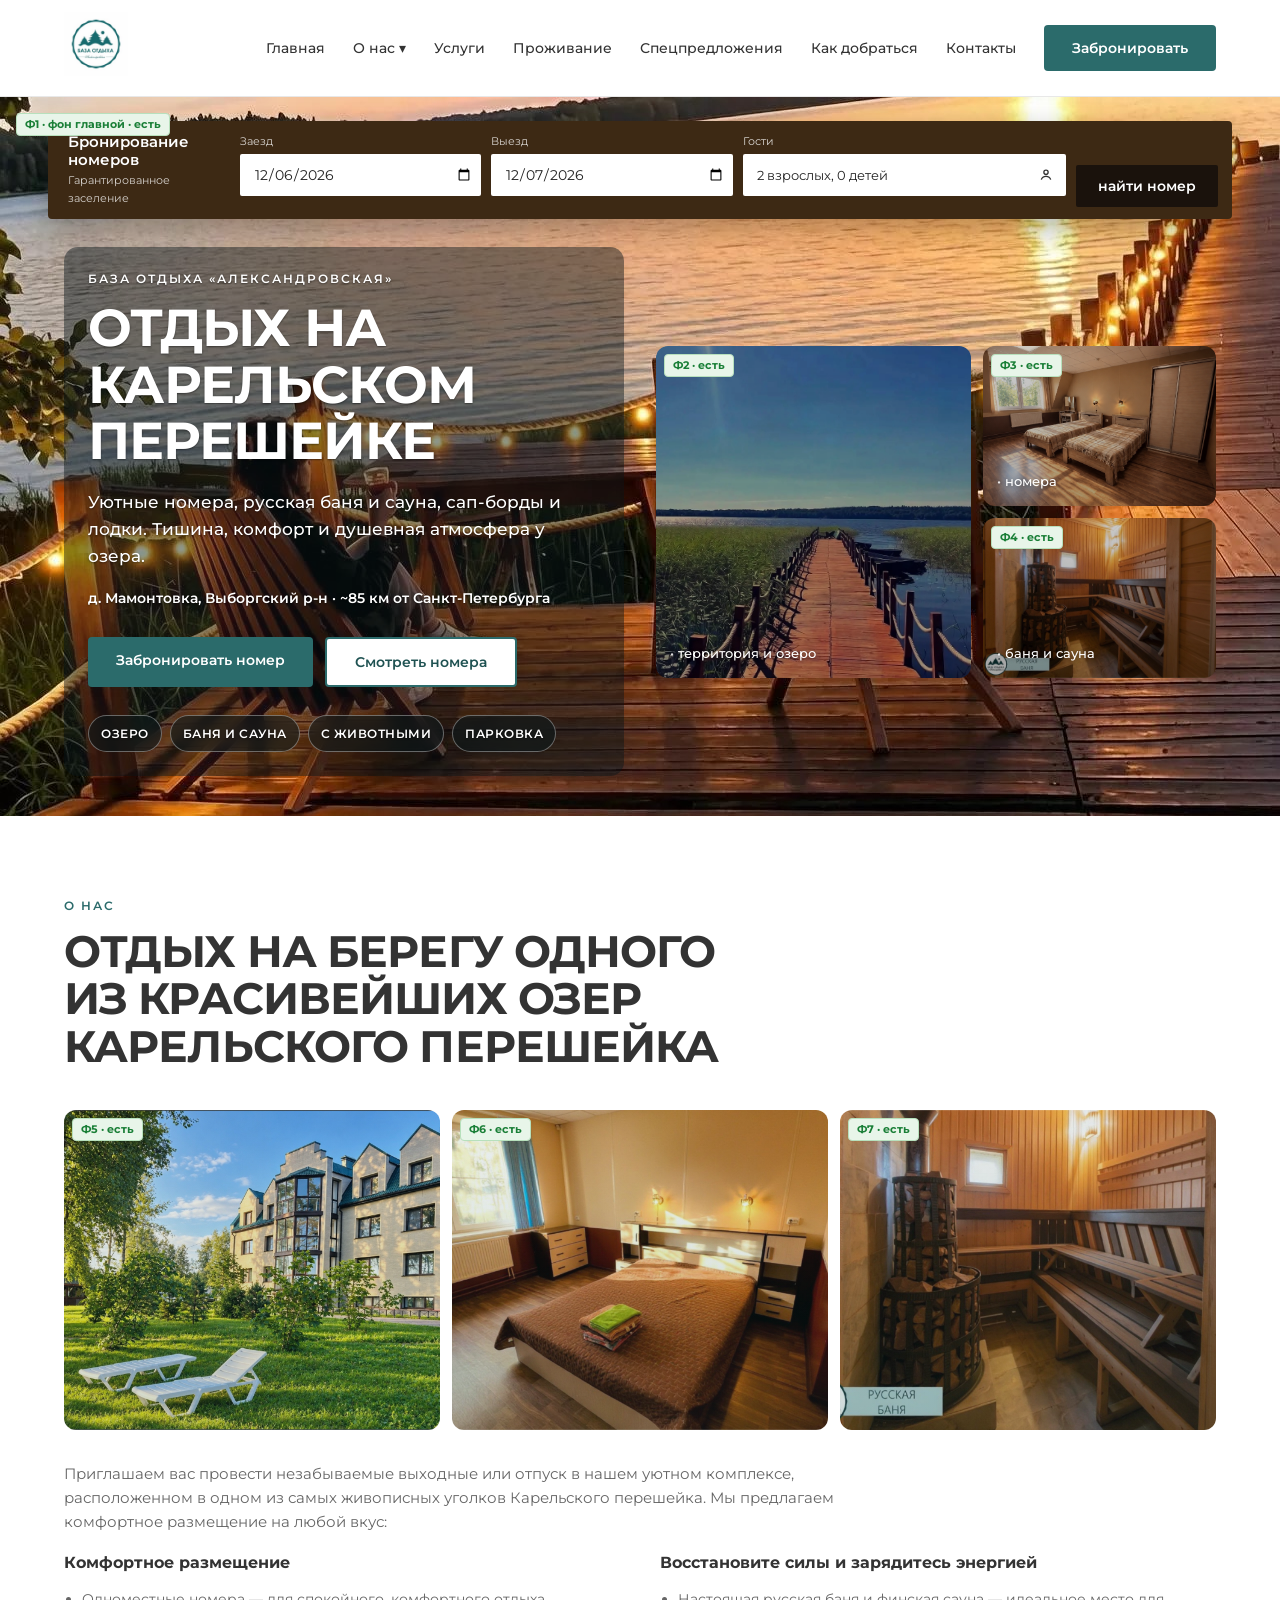
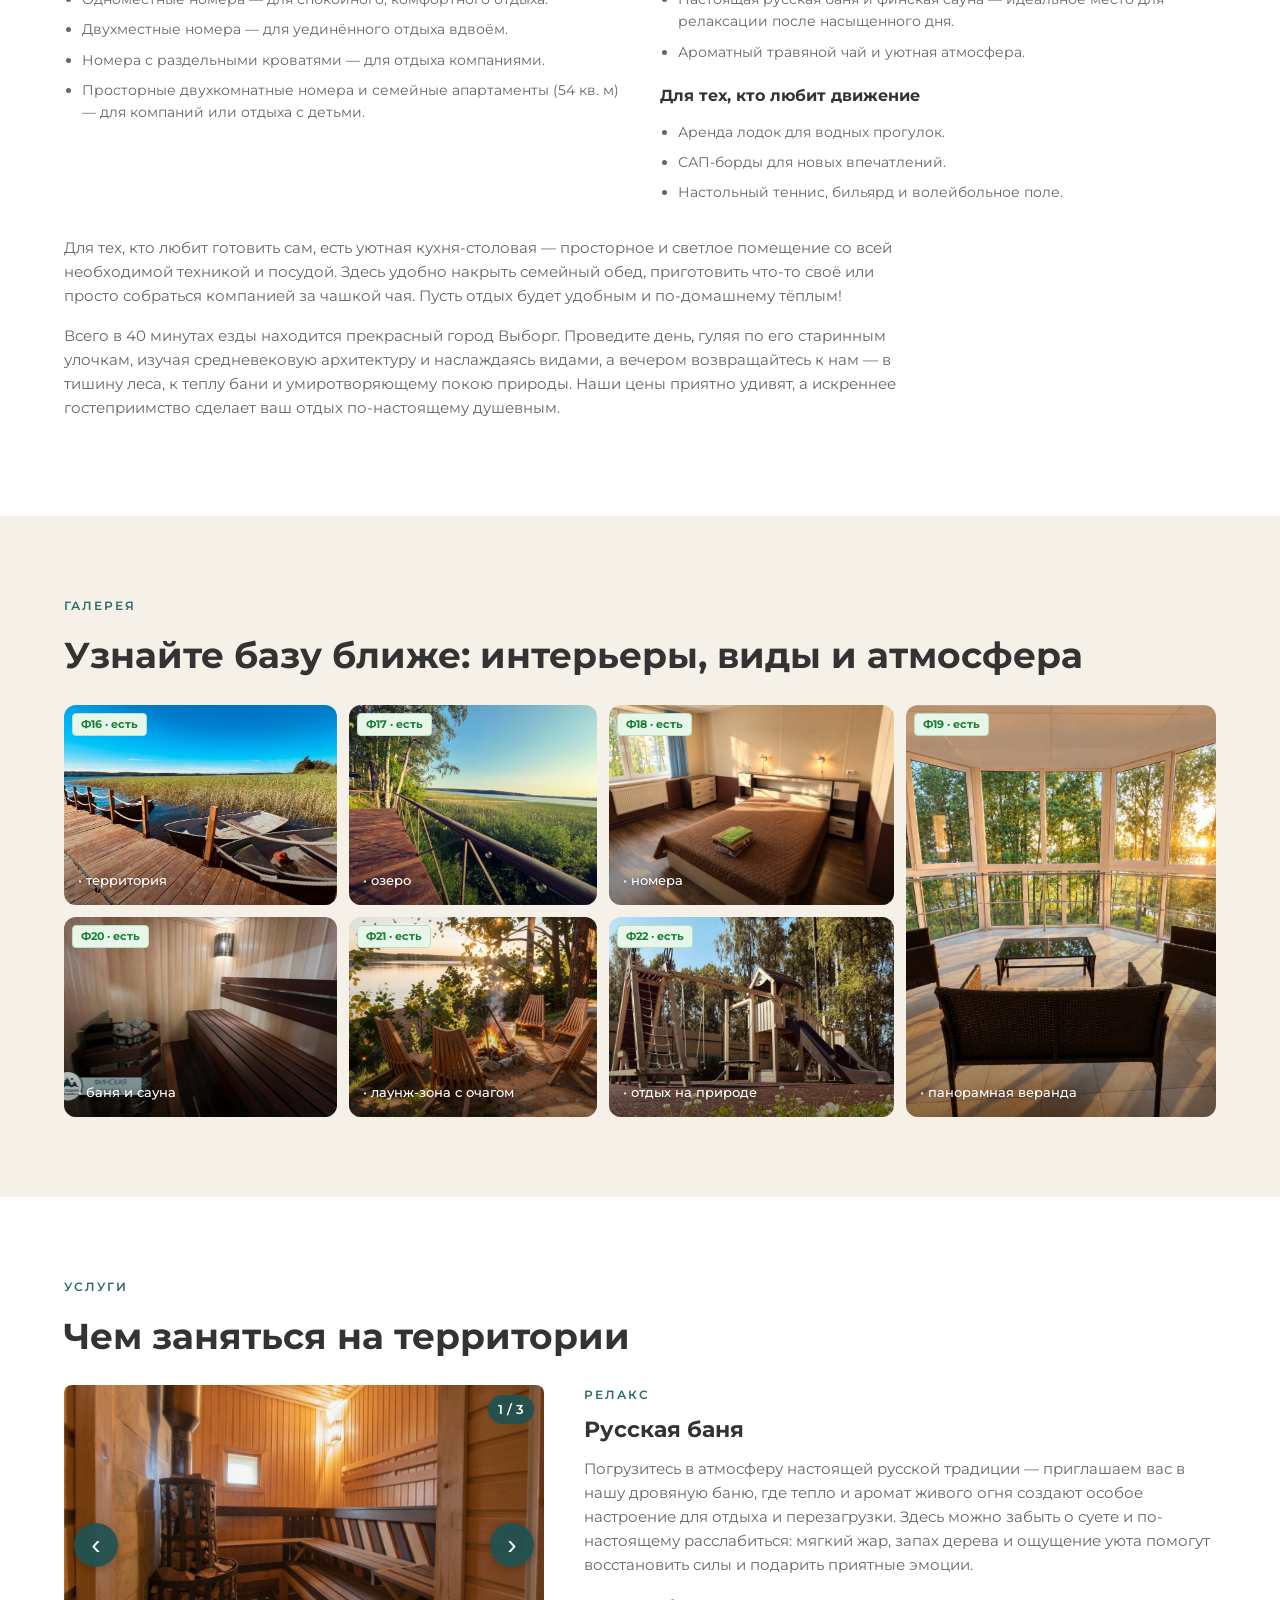
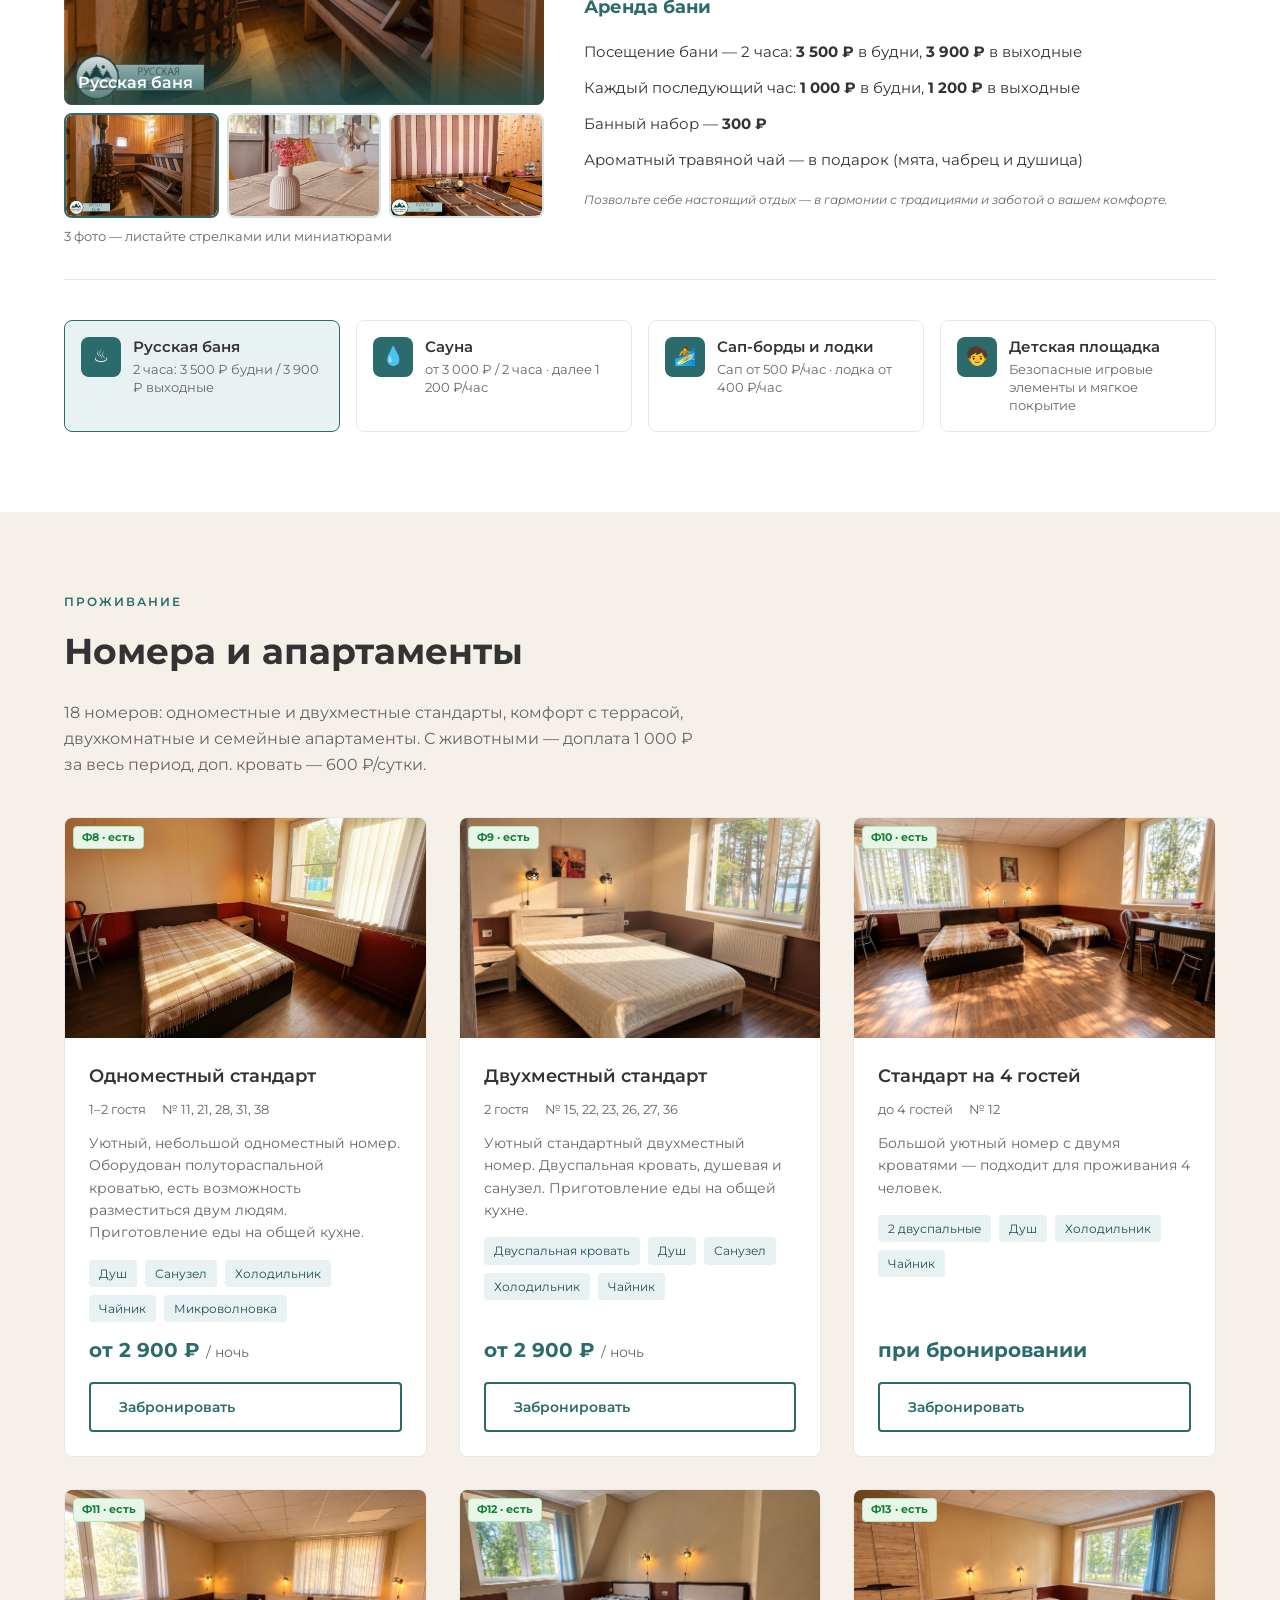
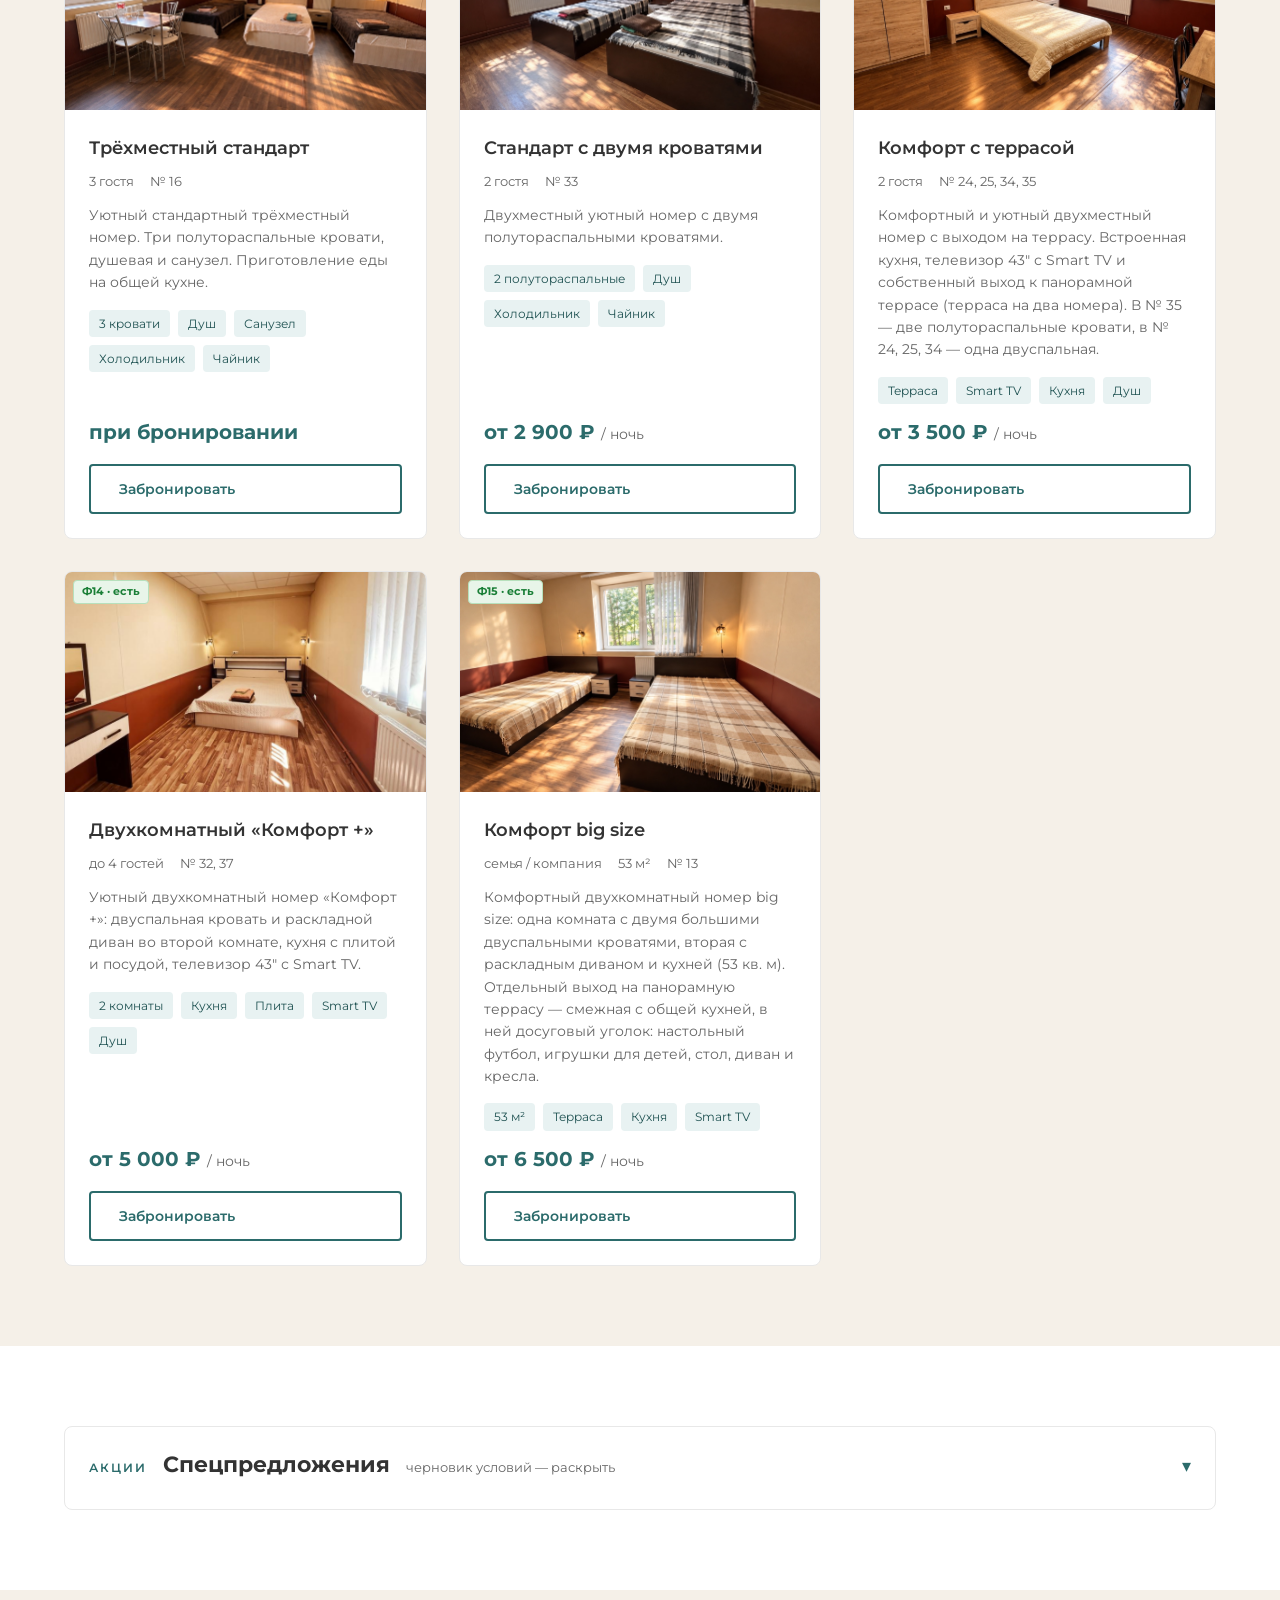
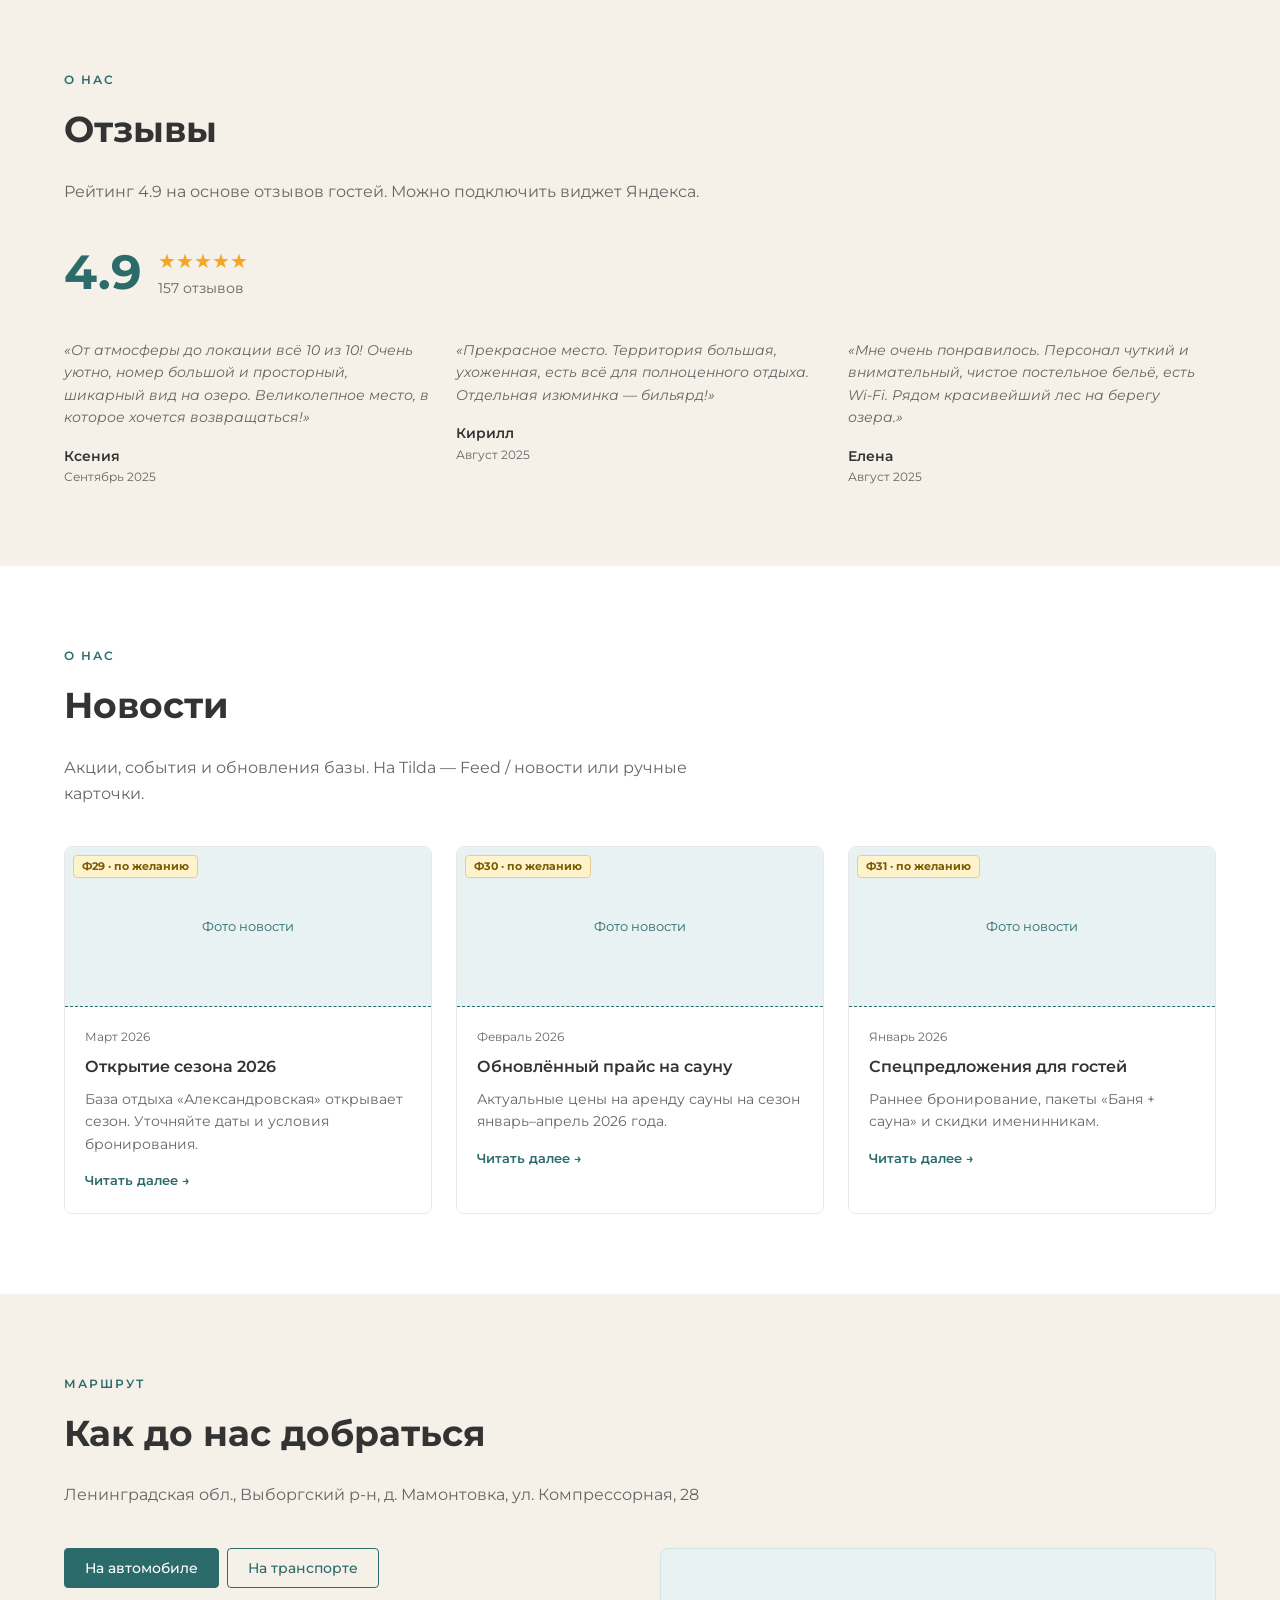
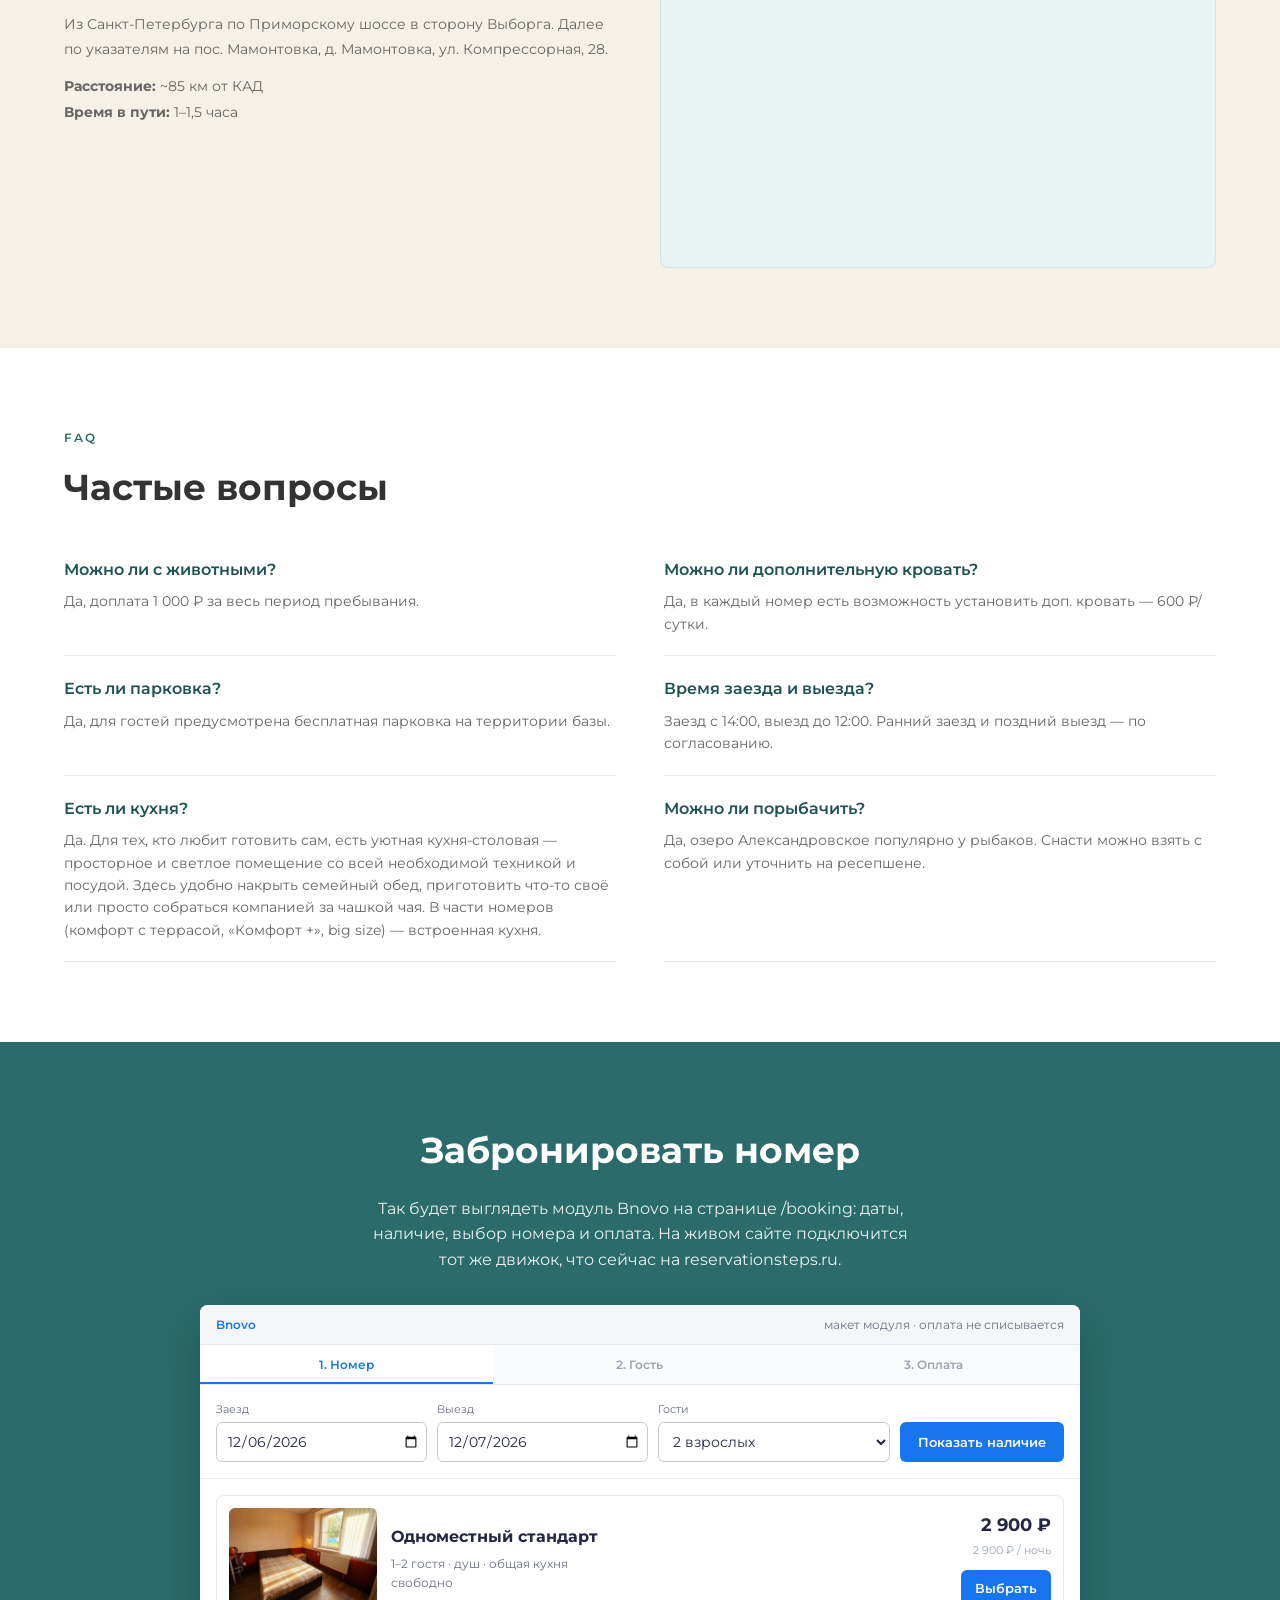
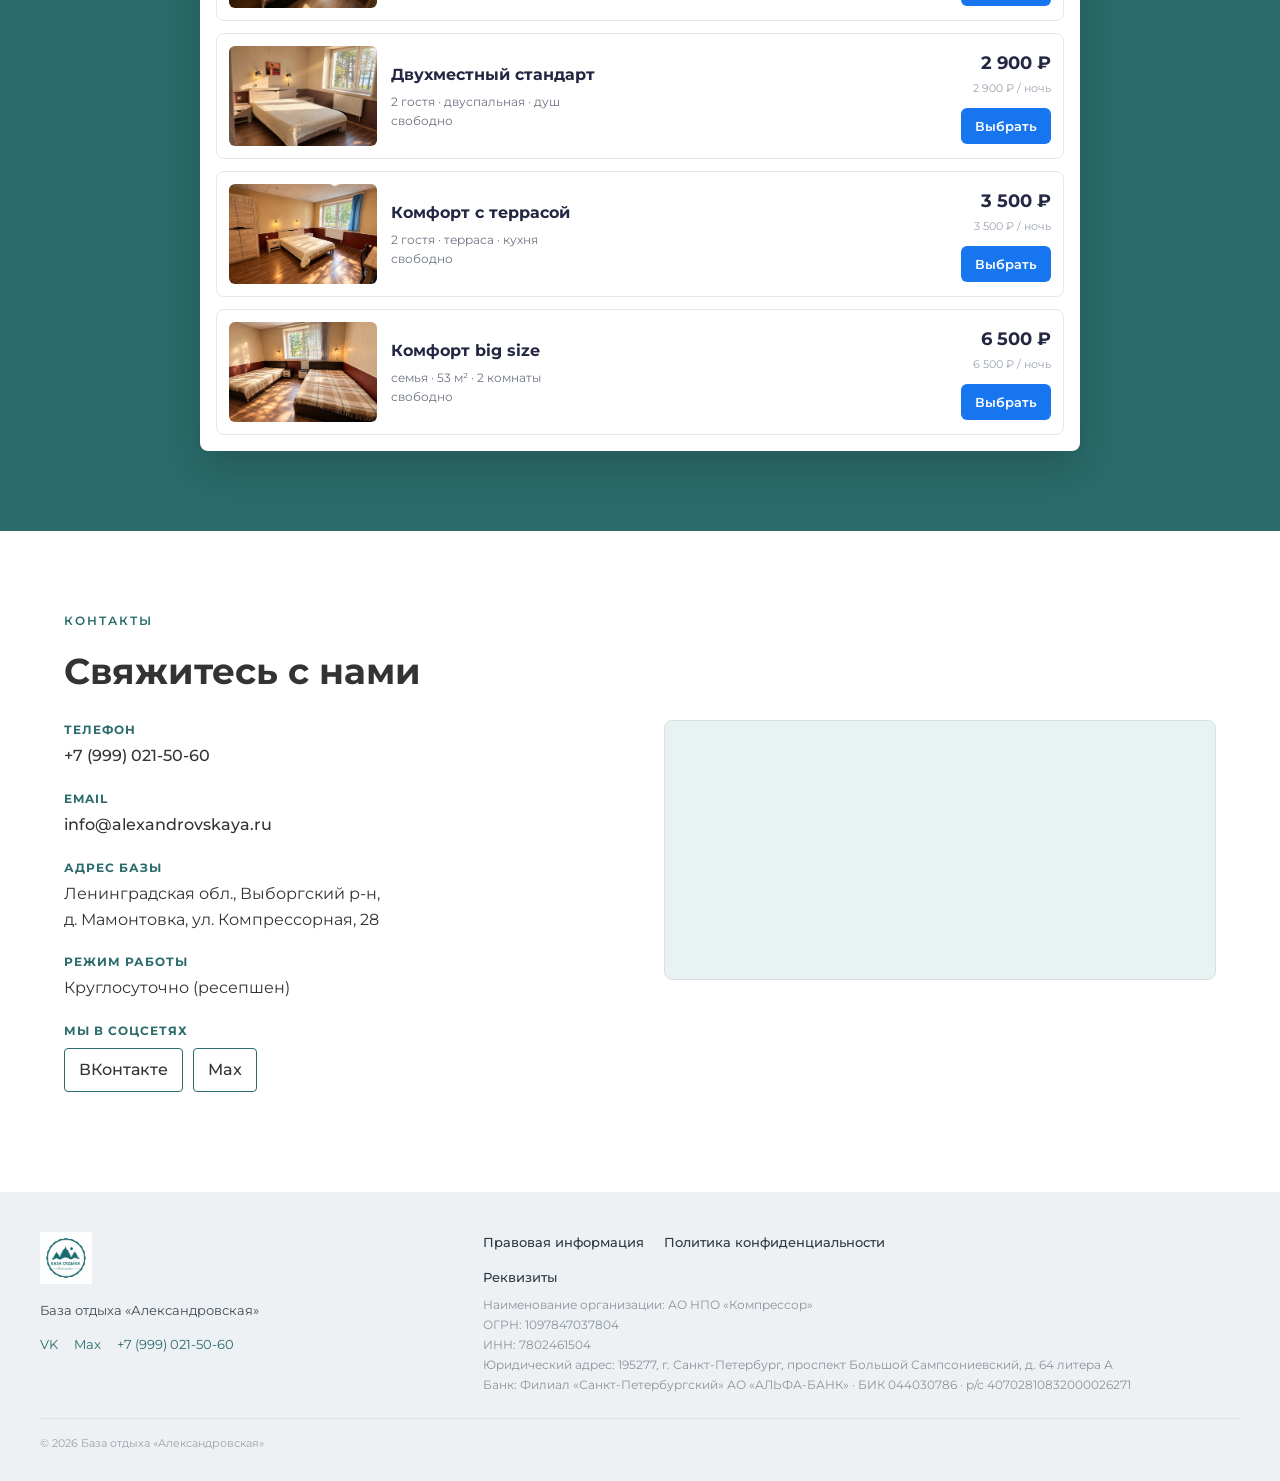
==== commit 5cf35c72: "Lead with gallery and services, then rooms; embed Yandex maps. Co-authored-by: Cursor <cursoragent@c" ====
--- a/index.html
+++ b/index.html
@@ -1547,14 +1547,15 @@
       background: var(--brand-light);
       border-radius: 8px;
       height: 320px;
-      display: flex;
-      align-items: center;
-      justify-content: center;
-      color: var(--brand);
-      font-size: 14px;
-      border: 2px dashed var(--brand);
-      text-align: center;
-      padding: 24px;
+      overflow: hidden;
+      border: 1px solid #d5e3e3;
+    }
+
+    .map-placeholder iframe {
+      width: 100%;
+      height: 100%;
+      border: 0;
+      display: block;
     }
 
     /* Booking */
@@ -1592,6 +1593,7 @@
       background: #fff;
       color: #242742;
       border-radius: 8px;
+      width: 100%;
       max-width: 880px;
       margin: 8px auto 0;
       text-align: left;
@@ -1640,11 +1642,15 @@
 
     .bnovo-search {
       display: grid;
-      grid-template-columns: 1fr 1fr 1.1fr auto;
+      grid-template-columns: minmax(0, 1fr) minmax(0, 1fr) minmax(0, 1.1fr) auto;
       gap: 10px;
       padding: 16px;
       border-bottom: 1px solid #eef0f3;
       align-items: end;
+    }
+
+    .bnovo-field {
+      min-width: 0;
     }
 
     .bnovo-field label {
@@ -1657,6 +1663,8 @@
     .bnovo-field input,
     .bnovo-field select {
       width: 100%;
+      max-width: 100%;
+      min-width: 0;
       height: 40px;
       border: 1px solid #c6cad3;
       border-radius: 6px;
@@ -1665,6 +1673,10 @@
       font-size: 14px;
       color: #242742;
       background: #fff;
+    }
+
+    .bnovo-field input[type="date"] {
+      padding-right: 6px;
     }
 
     .bnovo-search-submit {
@@ -1977,7 +1989,7 @@
       color: var(--brand);
     }
 
-    @media (max-width: 1100px) {
+    @media (min-width: 769px) and (max-width: 1100px) {
       .booking-bar,
       #hero-booking-form {
         display: grid;
@@ -2047,7 +2059,7 @@
       .hero-booking-wrap,
       .booking-bar,
       #hero-booking-form {
-        display: none;
+        display: none !important;
       }
       /* Мобильные кропы: положить *-mobile.jpg и задать --tile-photo-mobile. Пока тот же файл. */
       .hero-tile.main,
@@ -2061,8 +2073,13 @@
         background-image: var(--tile-photo-mobile, var(--tile-photo));
       }
       .footer-inner { grid-template-columns: 1fr; gap: 24px; }
-      .bnovo-search { grid-template-columns: 1fr 1fr; }
-      .bnovo-search-submit { grid-column: 1 / -1; width: 100%; }
+      .bnovo-search {
+        grid-template-columns: 1fr;
+      }
+      .bnovo-search-submit {
+        grid-column: 1;
+        width: 100%;
+      }
       .bnovo-room { grid-template-columns: 1fr; }
       .bnovo-room img { width: 100%; height: 160px; }
       .bnovo-room-price { text-align: left; }
@@ -2074,7 +2091,7 @@
       .bnovo-back { margin: 0; text-align: left; }
     }
 
-    @media (max-width: 560px) {
+    @media (min-width: 769px) and (max-width: 560px) {
       .booking-bar,
       #hero-booking-form {
         grid-template-columns: 1fr;
@@ -2090,6 +2107,14 @@
     @media (max-width: 1024px) {
       .hero-grid { grid-template-columns: 1fr; }
       .hero-bento { grid-template-rows: 180px 180px; }
+    }
+
+    @media (max-width: 768px) {
+      .hero-booking-wrap,
+      .booking-bar,
+      #hero-booking-form {
+        display: none !important;
+      }
     }
   </style>
 </head>
@@ -2111,9 +2136,9 @@
             <a href="#news">Новости</a>
           </div>
         </div>
+        <a href="#services">Услуги</a>
         <a href="#rooms">Проживание</a>
         <a href="#promo">Спецпредложения</a>
-        <a href="#services">Услуги</a>
         <a href="#route">Как добраться</a>
         <a href="#contacts">Контакты</a>
         <a href="#booking" class="btn">Забронировать</a>
@@ -2238,6 +2263,64 @@
     </div>
   </section>
 
+  <section id="gallery" class="alt">
+    <div class="container">
+      <div class="section-label">Галерея</div>
+      <h2>Узнайте базу ближе: интерьеры, виды и атмосфера</h2>
+      <div class="gallery-bento">
+        <div class="gallery-tile has-photo" title="Перейти в галерею" style="--tile-photo:url('assets/gallery-territory.jpg')"><span class="photo-mark ready">Ф16 · есть</span><span class="gallery-tile-label">территория</span></div>
+        <div class="gallery-tile has-photo" title="Перейти в галерею" style="--tile-photo:url('assets/gallery-lake.jpg')"><span class="photo-mark ready">Ф17 · есть</span><span class="gallery-tile-label">озеро</span></div>
+        <div class="gallery-tile has-photo" title="Перейти в галерею" style="--tile-photo:url('assets/gallery-rooms.jpg')"><span class="photo-mark ready">Ф18 · есть</span><span class="gallery-tile-label">номера</span></div>
+        <div class="gallery-tile tall has-photo" title="Перейти в галерею" style="--tile-photo:url('assets/gallery-interior.jpg?v=sunroom')"><span class="photo-mark ready">Ф19 · есть</span><span class="gallery-tile-label">панорамная веранда</span></div>
+        <div class="gallery-tile has-photo" title="Перейти в галерею" style="--tile-photo:url('assets/gallery-sauna.jpg')"><span class="photo-mark ready">Ф20 · есть</span><span class="gallery-tile-label">баня и сауна</span></div>
+        <div class="gallery-tile has-photo" title="Перейти в галерею" style="--tile-photo:url('assets/gallery-sup.jpg')"><span class="photo-mark ready">Ф21 · есть</span><span class="gallery-tile-label">лаунж-зона с очагом</span></div>
+        <div class="gallery-tile has-photo" title="Перейти в галерею" style="--tile-photo:url('assets/gallery-nature.jpg')"><span class="photo-mark ready">Ф22 · есть</span><span class="gallery-tile-label">отдых на природе</span></div>
+      </div>
+    </div>
+  </section>
+
+  <section id="services">
+    <div class="container">
+      <div class="section-label">Услуги</div>
+      <h2>Чем заняться на территории</h2>
+
+      <div class="services-stack">
+      <div id="service-detail" class="service-feature" aria-live="polite"></div>
+
+      <div class="services-grid" id="services-grid">
+        <div class="service-item active" data-service="banya" role="button" tabindex="0">
+          <div class="service-icon">♨</div>
+          <div class="service-item-text">
+            <h3>Русская баня</h3>
+            <p>2 часа: 3 500 ₽ будни / 3 900 ₽ выходные</p>
+          </div>
+        </div>
+        <div class="service-item" data-service="sauna" role="button" tabindex="0">
+          <div class="service-icon">💧</div>
+          <div class="service-item-text">
+            <h3>Сауна</h3>
+            <p>от 3 000 ₽ / 2 часа · далее 1 200 ₽/час</p>
+          </div>
+        </div>
+        <div class="service-item" data-service="sup" role="button" tabindex="0">
+          <div class="service-icon">🏄</div>
+          <div class="service-item-text">
+            <h3>Сап-борды и лодки</h3>
+            <p>Сап от 500 ₽/час · лодка от 400 ₽/час</p>
+          </div>
+        </div>
+        <div class="service-item" data-service="playground" role="button" tabindex="0">
+          <div class="service-icon">🧒</div>
+          <div class="service-item-text">
+            <h3>Детская площадка</h3>
+            <p>Безопасные игровые элементы и мягкое покрытие</p>
+          </div>
+        </div>
+      </div>
+      </div>
+    </div>
+  </section>
+
   <section id="rooms" class="alt">
     <div class="container">
       <div class="section-label">Проживание</div>
@@ -2496,64 +2579,6 @@
     </div>
   </section>
 
-  <section id="services">
-    <div class="container">
-      <div class="section-label">Услуги</div>
-      <h2>Чем заняться на территории</h2>
-
-      <div class="services-stack">
-      <div id="service-detail" class="service-feature" aria-live="polite"></div>
-
-      <div class="services-grid" id="services-grid">
-        <div class="service-item active" data-service="banya" role="button" tabindex="0">
-          <div class="service-icon">♨</div>
-          <div class="service-item-text">
-            <h3>Русская баня</h3>
-            <p>2 часа: 3 500 ₽ будни / 3 900 ₽ выходные</p>
-          </div>
-        </div>
-        <div class="service-item" data-service="sauna" role="button" tabindex="0">
-          <div class="service-icon">💧</div>
-          <div class="service-item-text">
-            <h3>Сауна</h3>
-            <p>от 3 000 ₽ / 2 часа · далее 1 200 ₽/час</p>
-          </div>
-        </div>
-        <div class="service-item" data-service="sup" role="button" tabindex="0">
-          <div class="service-icon">🏄</div>
-          <div class="service-item-text">
-            <h3>Сап-борды и лодки</h3>
-            <p>Сап от 500 ₽/час · лодка от 400 ₽/час</p>
-          </div>
-        </div>
-        <div class="service-item" data-service="playground" role="button" tabindex="0">
-          <div class="service-icon">🧒</div>
-          <div class="service-item-text">
-            <h3>Детская площадка</h3>
-            <p>Безопасные игровые элементы и мягкое покрытие</p>
-          </div>
-        </div>
-      </div>
-      </div>
-    </div>
-  </section>
-
-  <section id="gallery">
-    <div class="container">
-      <div class="section-label">Галерея</div>
-      <h2>Узнайте базу ближе: интерьеры, виды и атмосфера</h2>
-      <div class="gallery-bento">
-        <div class="gallery-tile has-photo" title="Перейти в галерею" style="--tile-photo:url('assets/gallery-territory.jpg')"><span class="photo-mark ready">Ф16 · есть</span><span class="gallery-tile-label">территория</span></div>
-        <div class="gallery-tile has-photo" title="Перейти в галерею" style="--tile-photo:url('assets/gallery-lake.jpg')"><span class="photo-mark ready">Ф17 · есть</span><span class="gallery-tile-label">озеро</span></div>
-        <div class="gallery-tile has-photo" title="Перейти в галерею" style="--tile-photo:url('assets/gallery-rooms.jpg')"><span class="photo-mark ready">Ф18 · есть</span><span class="gallery-tile-label">номера</span></div>
-        <div class="gallery-tile tall has-photo" title="Перейти в галерею" style="--tile-photo:url('assets/gallery-interior.jpg?v=sunroom')"><span class="photo-mark ready">Ф19 · есть</span><span class="gallery-tile-label">панорамная веранда</span></div>
-        <div class="gallery-tile has-photo" title="Перейти в галерею" style="--tile-photo:url('assets/gallery-sauna.jpg')"><span class="photo-mark ready">Ф20 · есть</span><span class="gallery-tile-label">баня и сауна</span></div>
-        <div class="gallery-tile has-photo" title="Перейти в галерею" style="--tile-photo:url('assets/gallery-sup.jpg')"><span class="photo-mark ready">Ф21 · есть</span><span class="gallery-tile-label">лаунж-зона с очагом</span></div>
-        <div class="gallery-tile has-photo" title="Перейти в галерею" style="--tile-photo:url('assets/gallery-nature.jpg')"><span class="photo-mark ready">Ф22 · есть</span><span class="gallery-tile-label">отдых на природе</span></div>
-      </div>
-    </div>
-  </section>
-
   <section id="reviews" class="alt">
     <div class="container">
       <div class="section-label">О нас</div>
@@ -2637,8 +2662,7 @@
           <div class="route-text" id="route-text" aria-live="polite"></div>
         </div>
         <div class="map-placeholder">
-          Здесь будет интерактивная карта Яндекс / Google<br><br>
-          Координаты: 60.38, 28.99
+          <iframe title="База отдыха Александровская на Яндекс Картах" src="https://yandex.ru/map-widget/v1/?ll=28.99%2C60.38&amp;z=14&amp;pt=28.99,60.38,pm2rdm&amp;l=map" loading="lazy" allowfullscreen referrerpolicy="no-referrer-when-downgrade"></iframe>
         </div>
       </div>
     </div>
@@ -2787,7 +2811,7 @@
           </div>
         </div>
         <div class="map-placeholder" style="height:260px">
-          Карта с меткой базы
+          <iframe title="База отдыха Александровская на Яндекс Картах" src="https://yandex.ru/map-widget/v1/?ll=28.99%2C60.38&amp;z=14&amp;pt=28.99,60.38,pm2rdm&amp;l=map" loading="lazy" allowfullscreen referrerpolicy="no-referrer-when-downgrade"></iframe>
         </div>
       </div>
     </div>
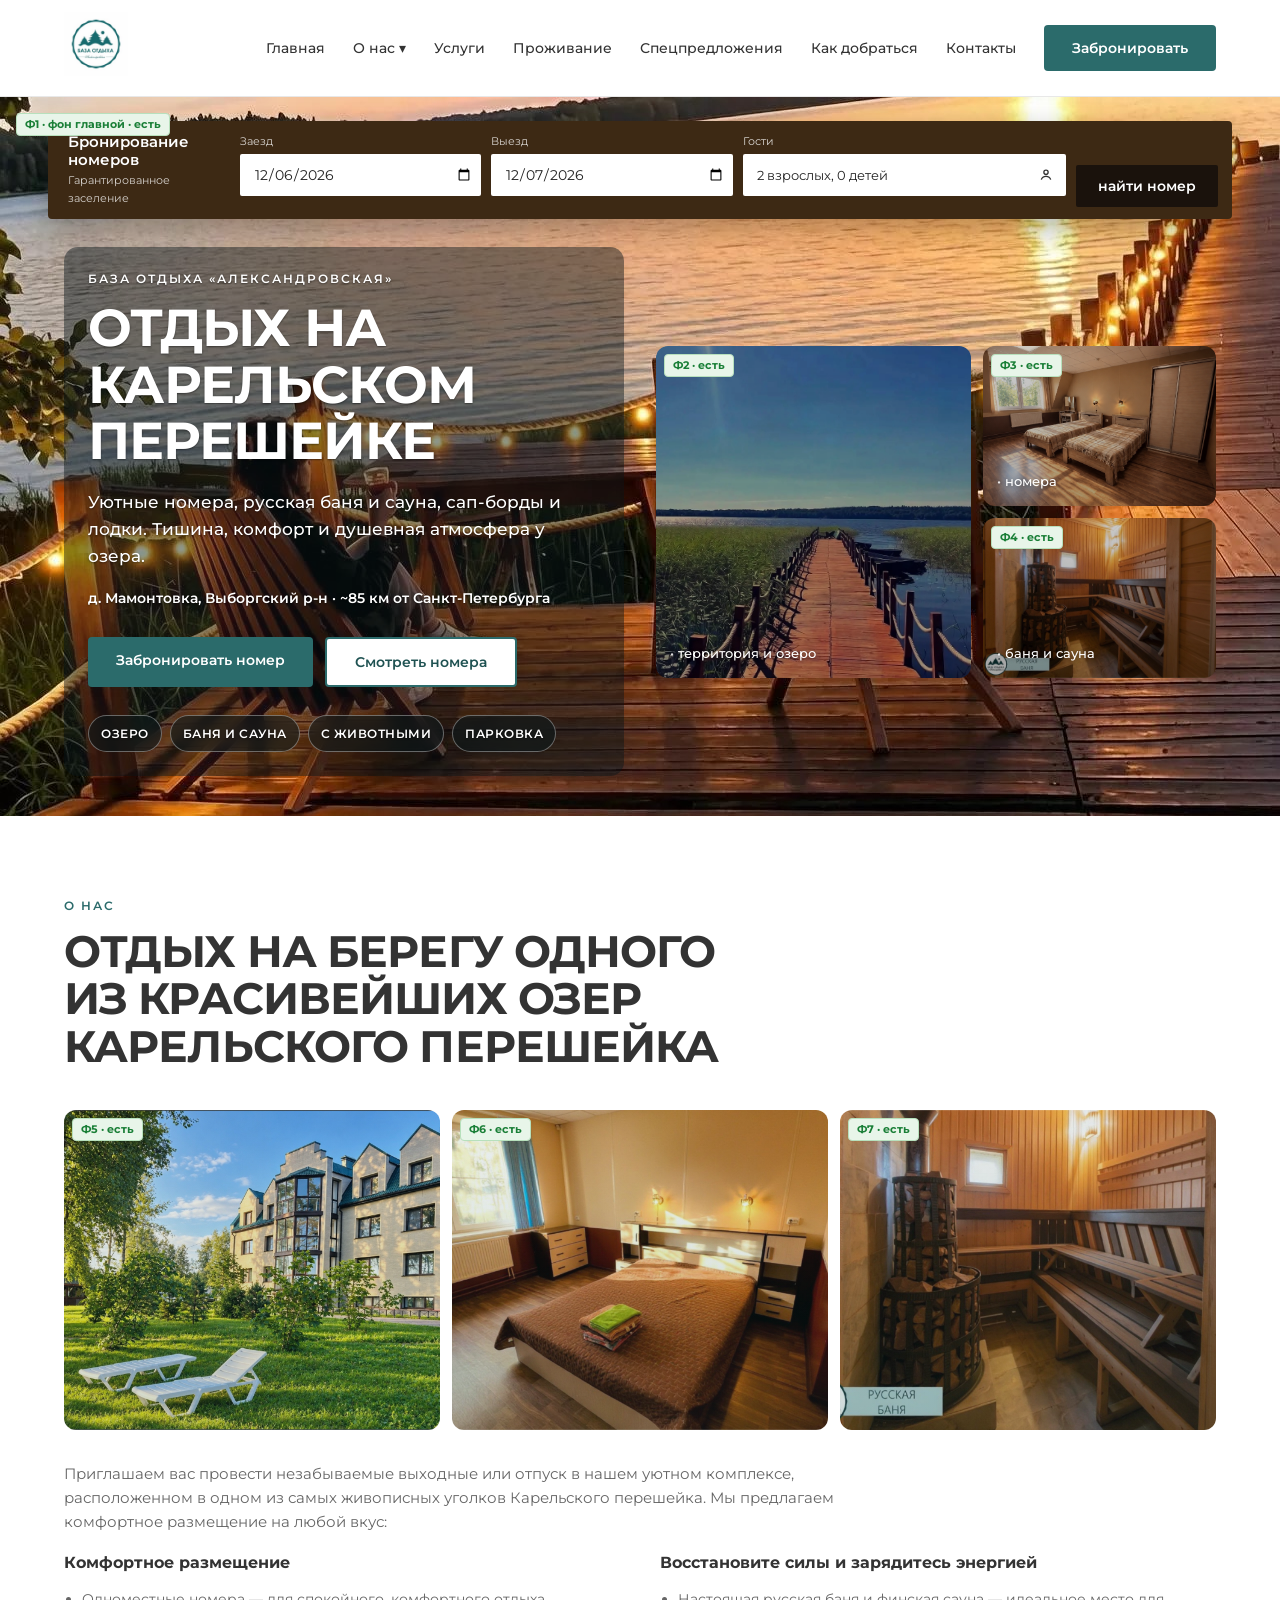
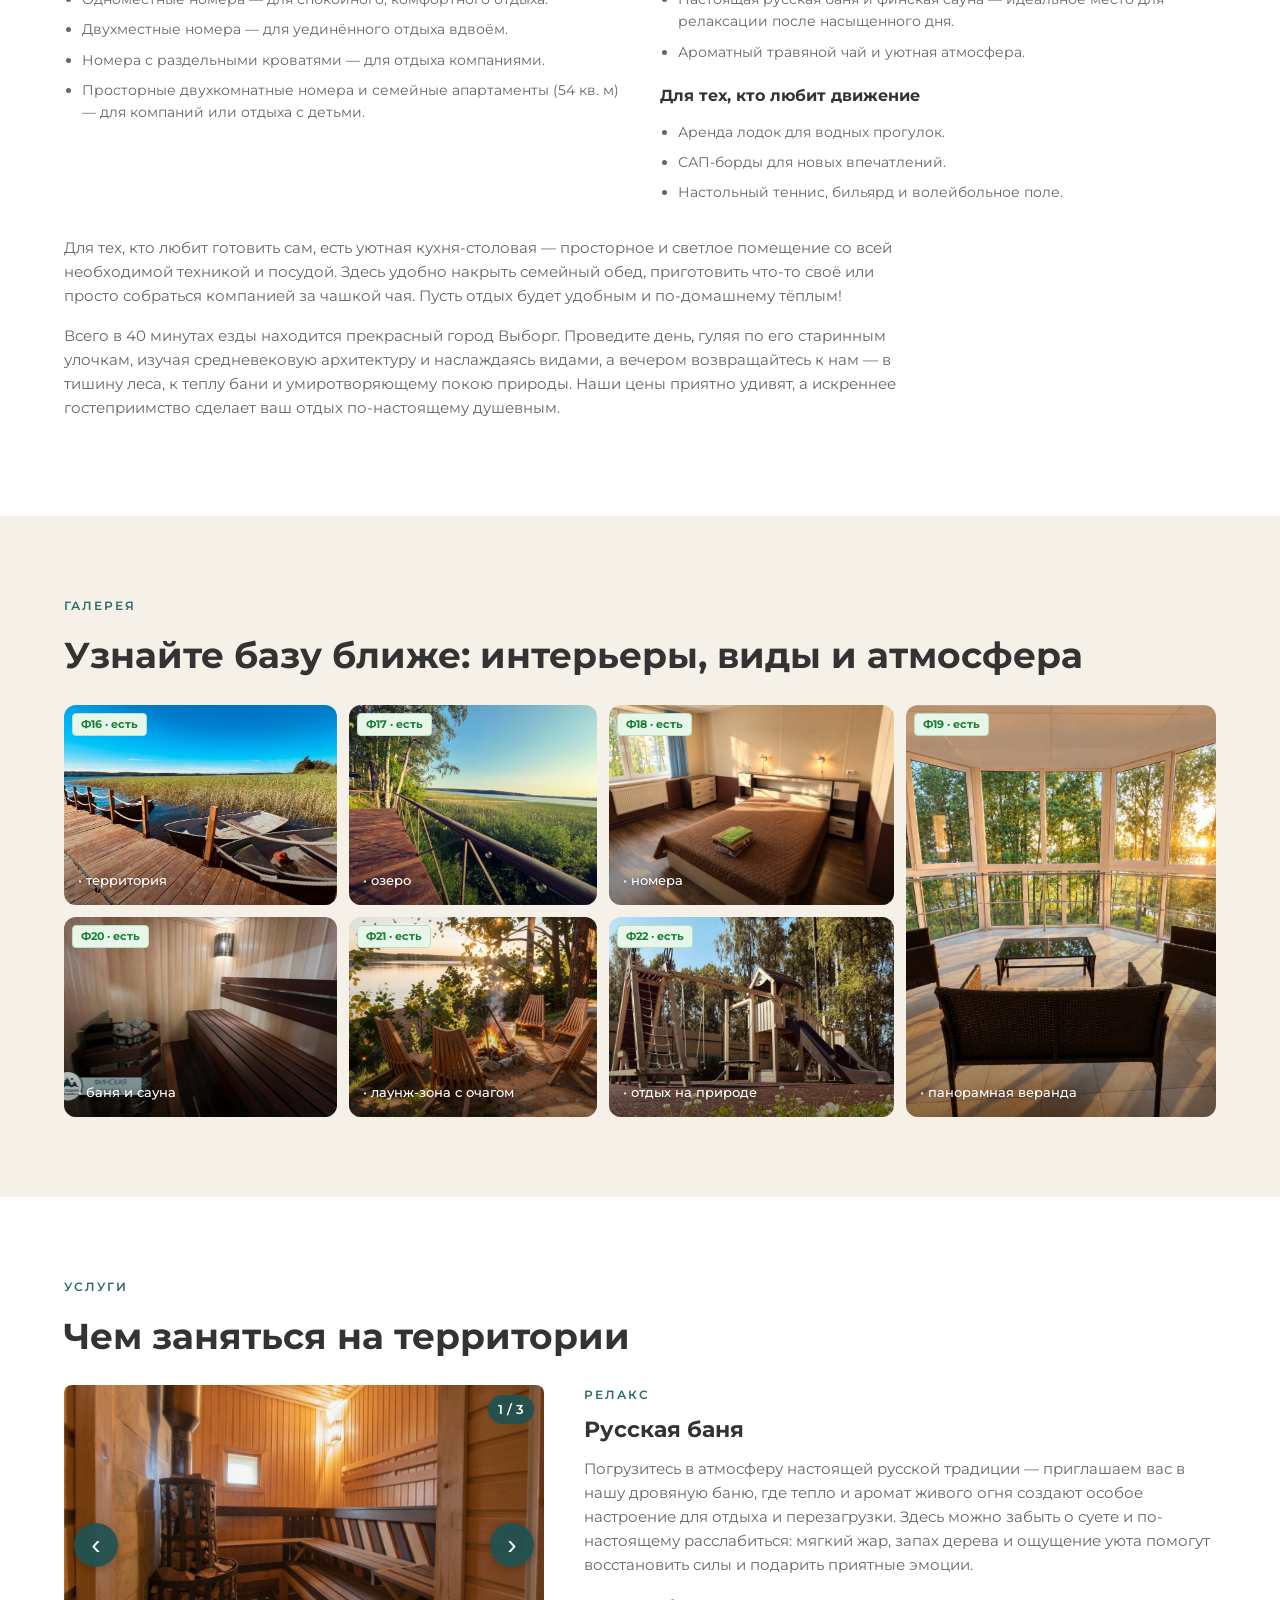
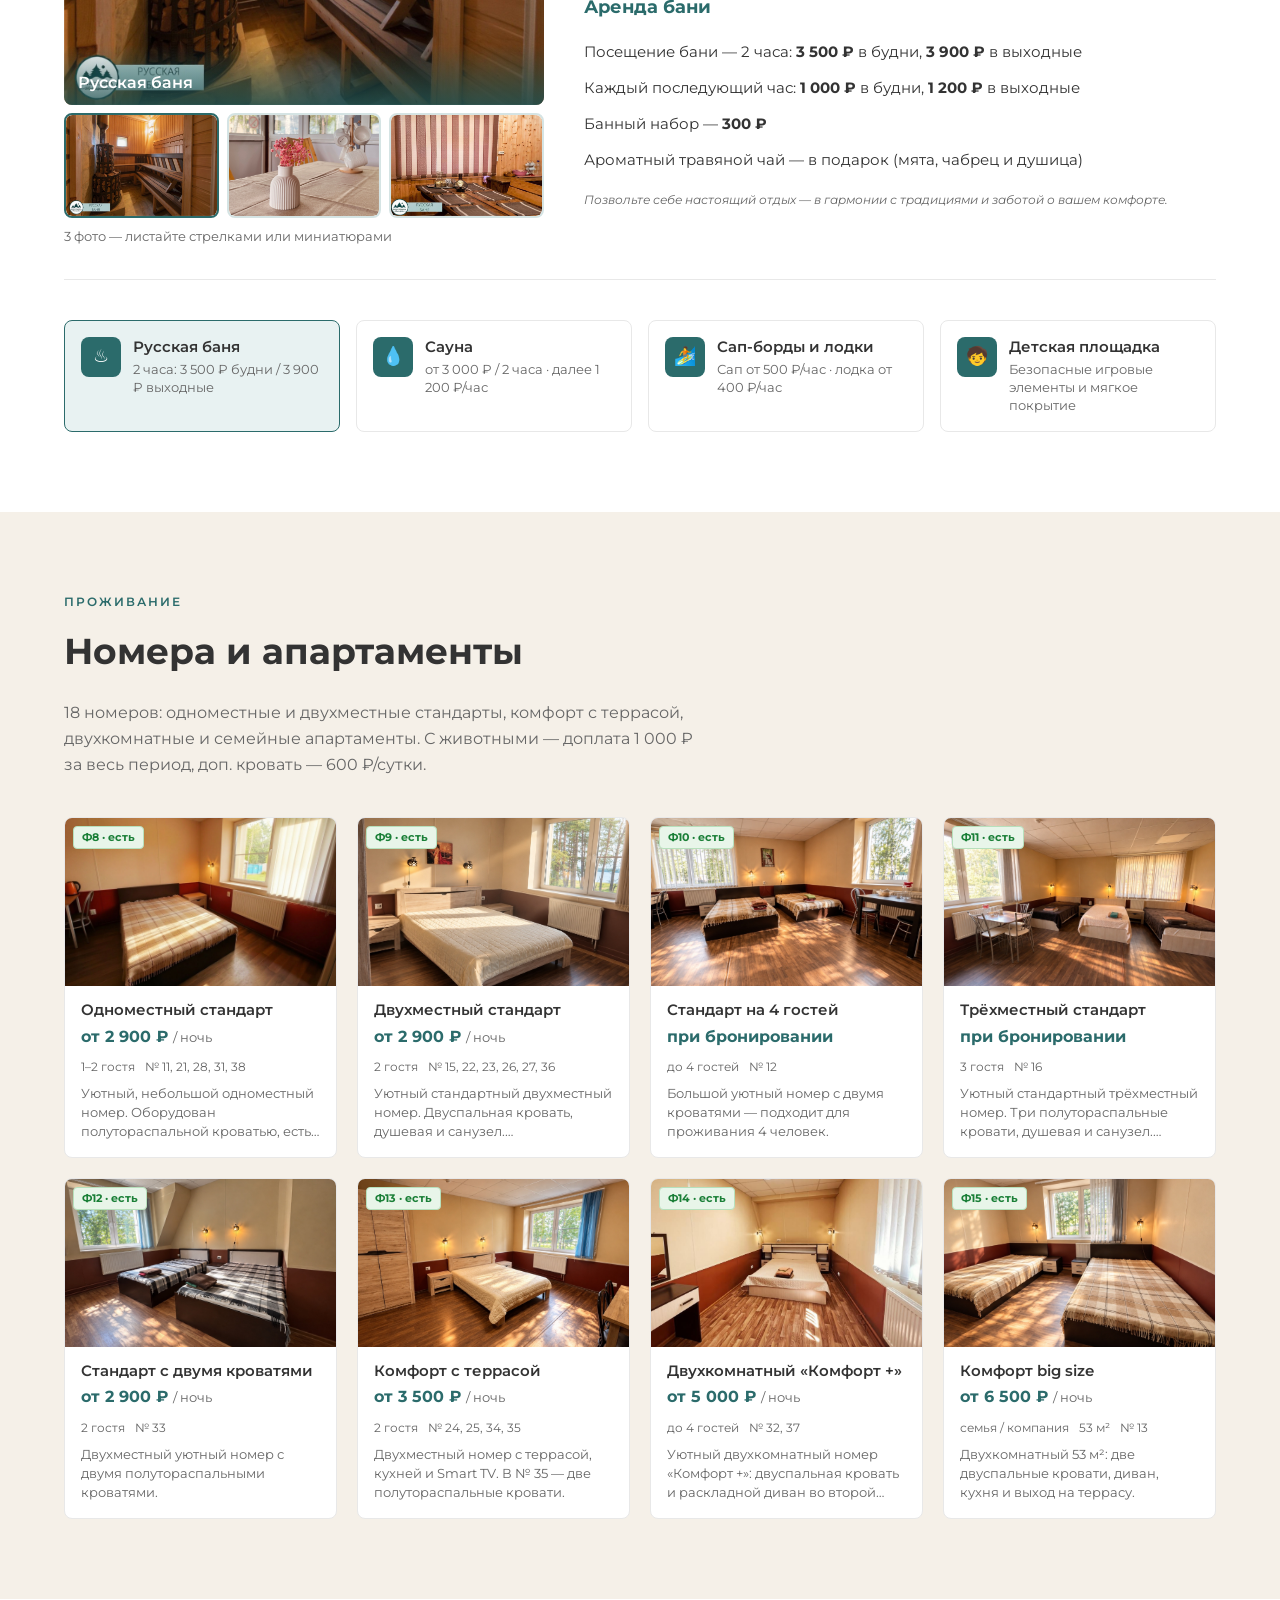
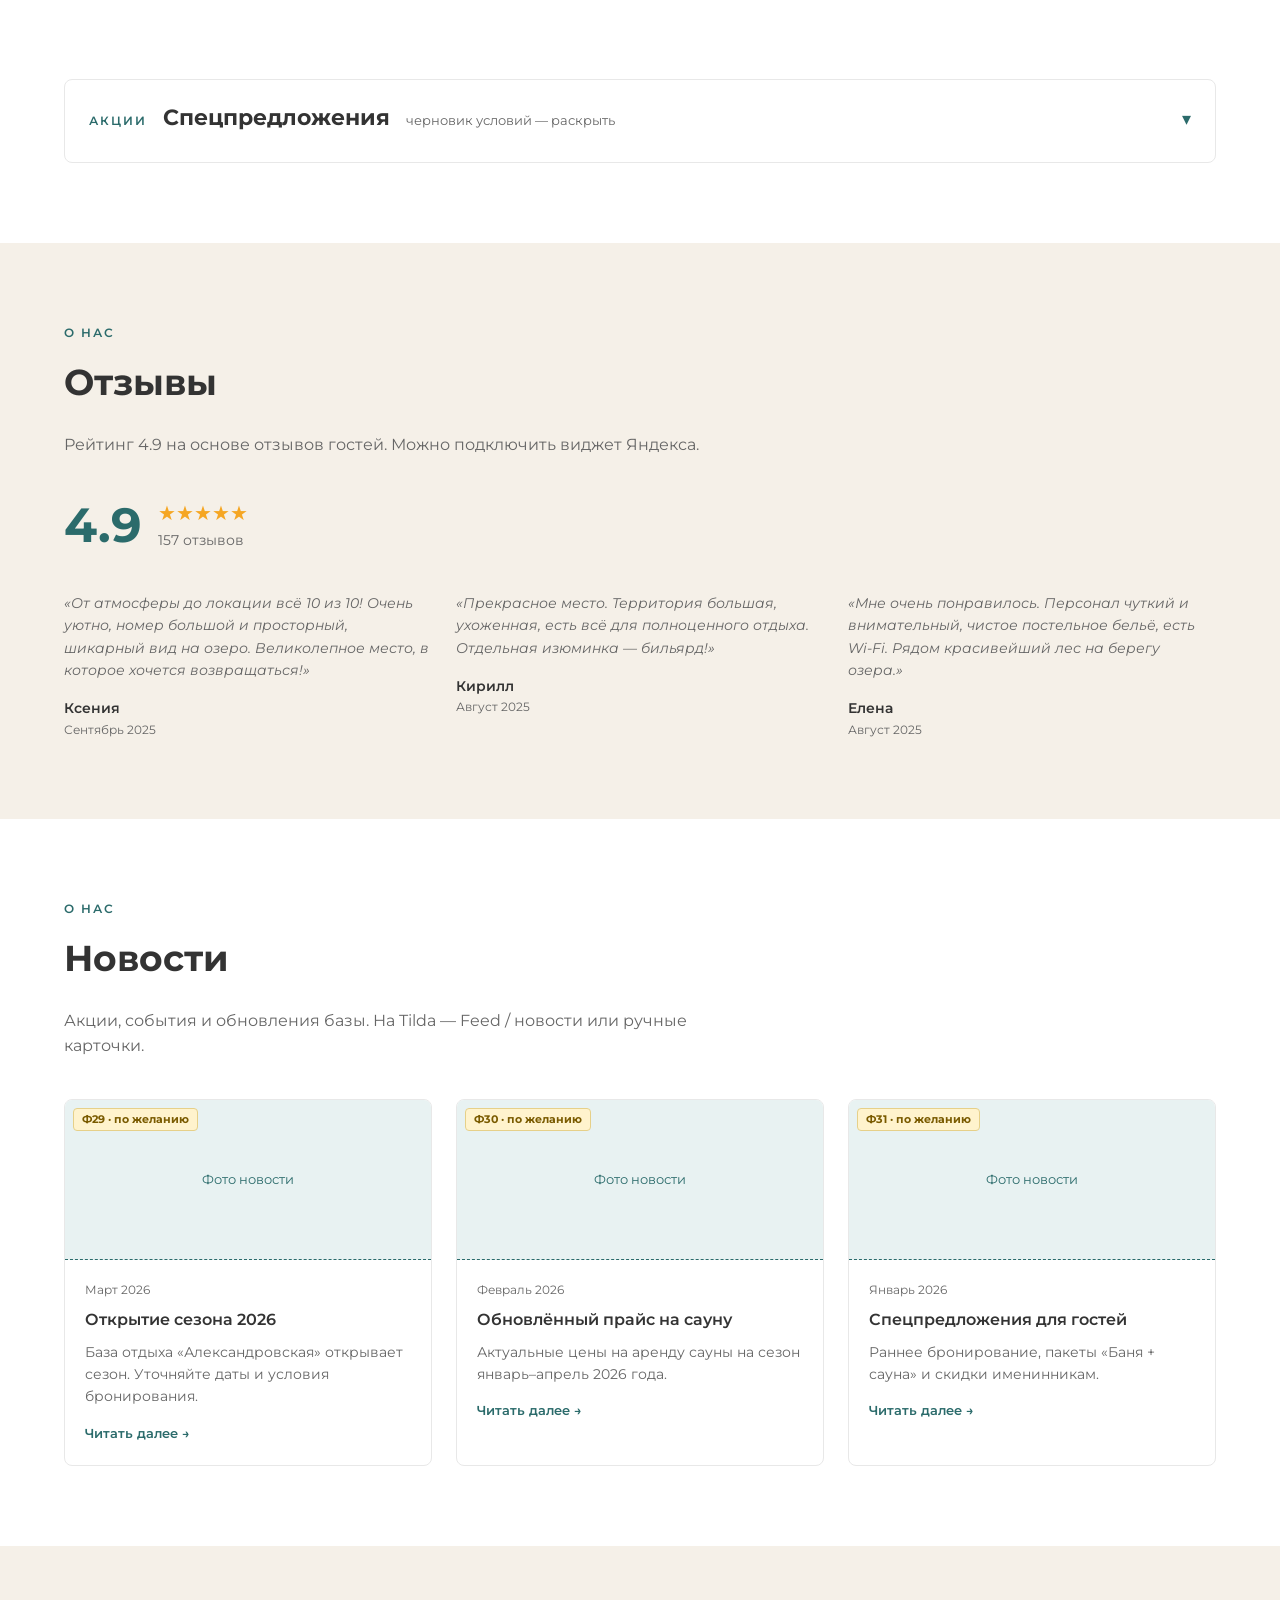
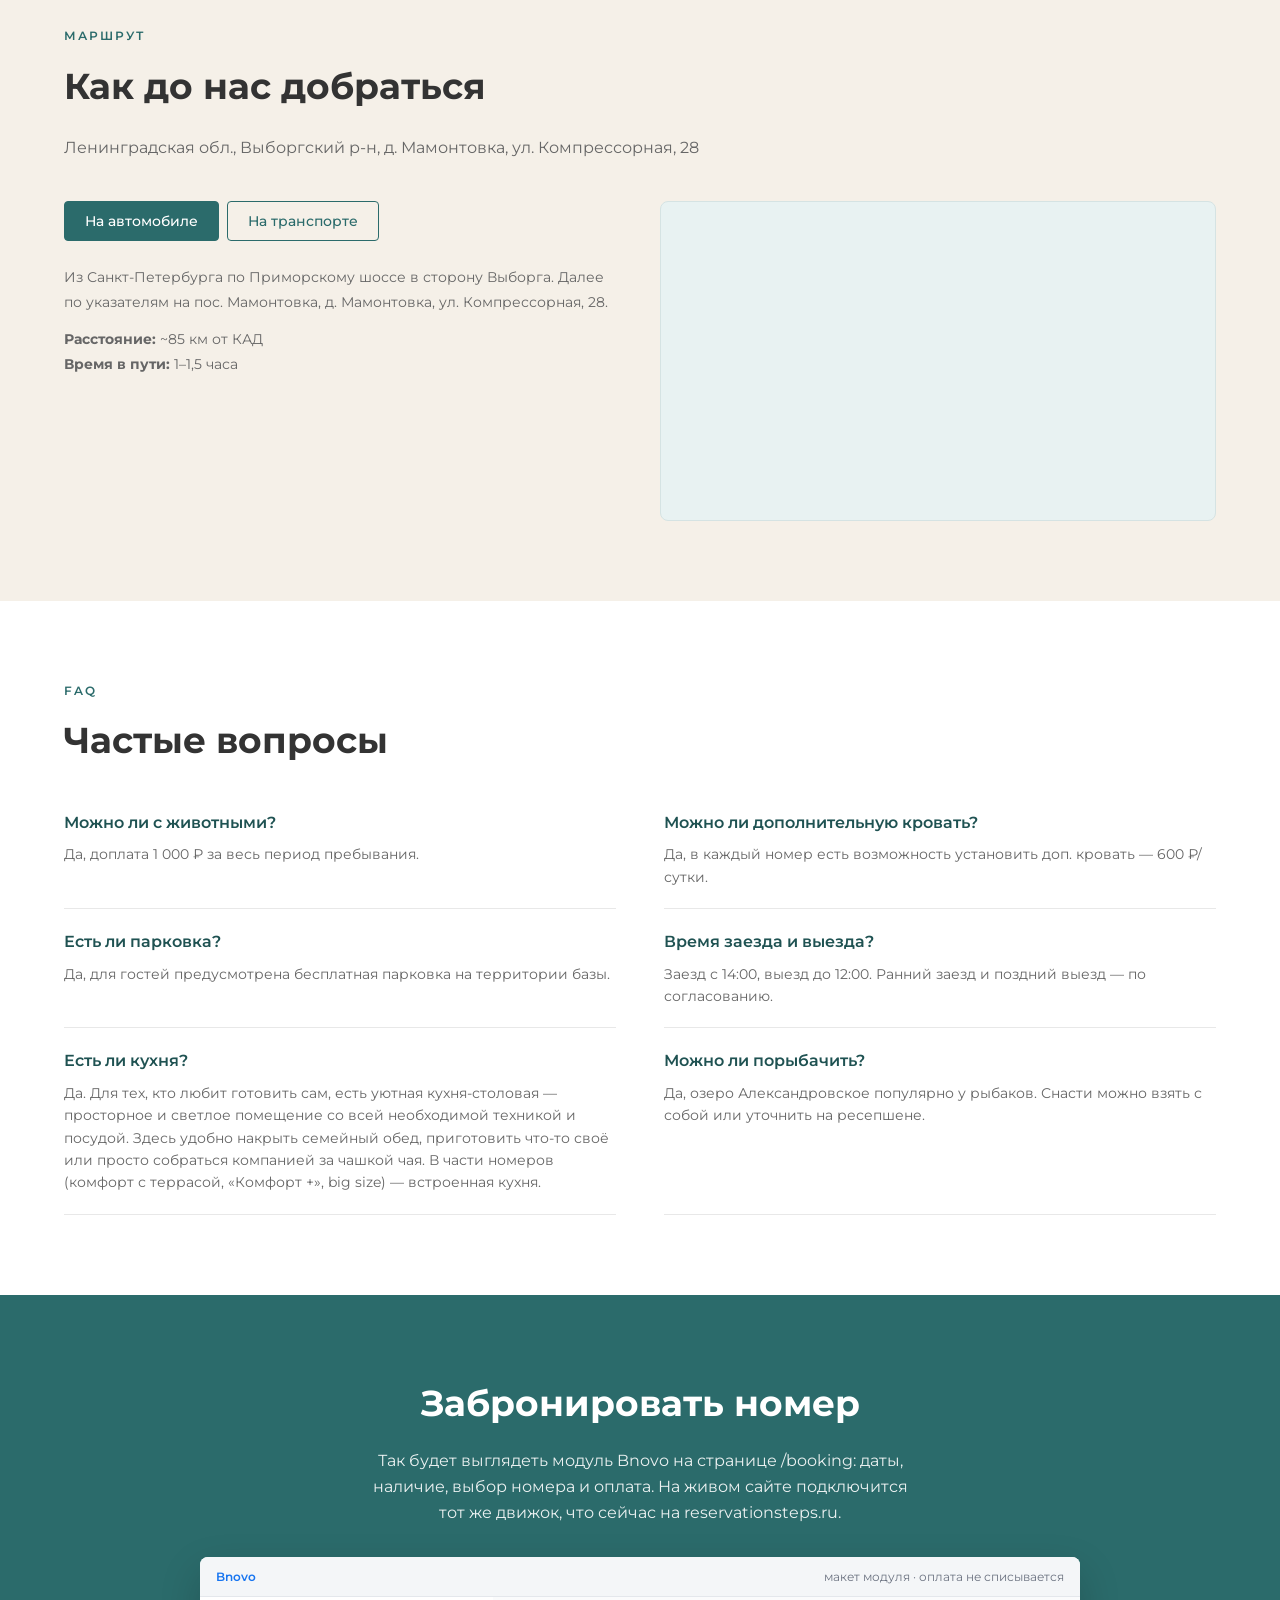
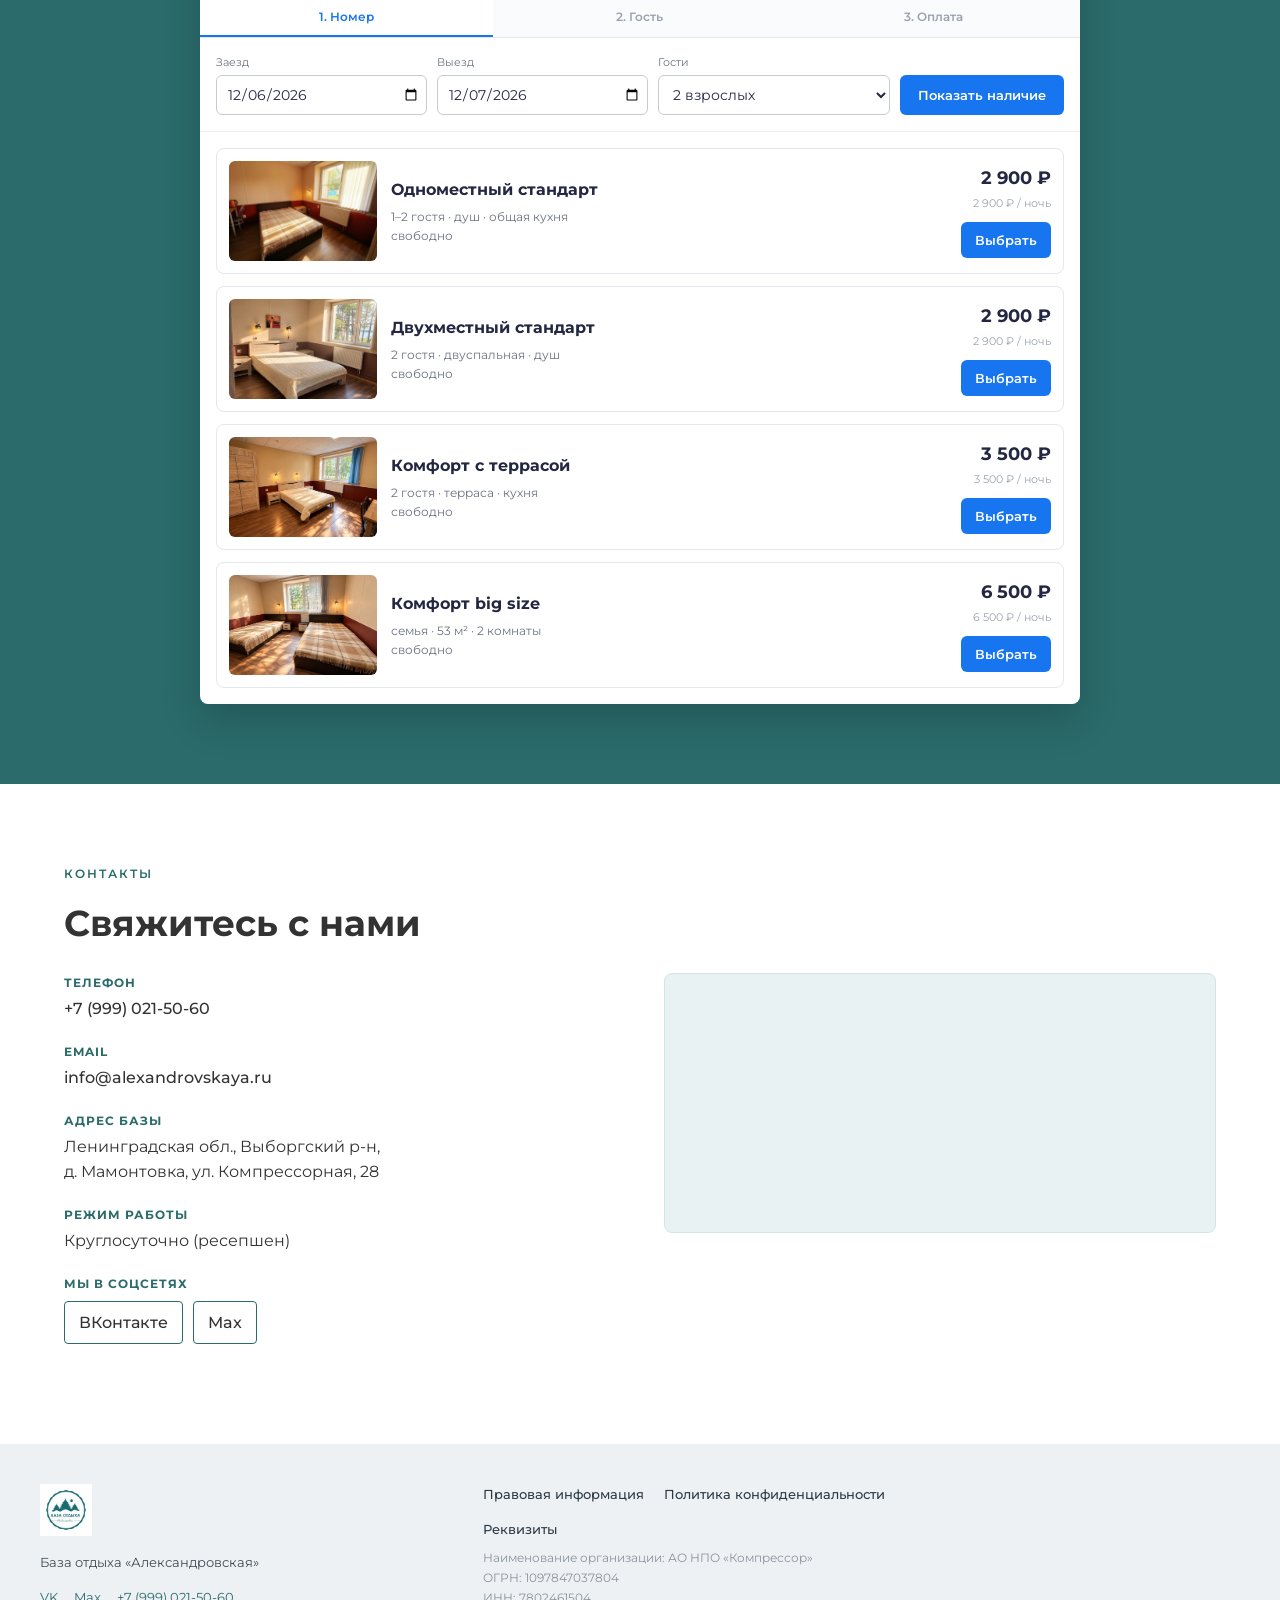
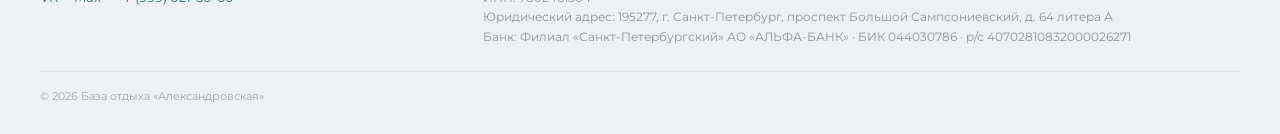
==== commit 33d3129f: "Shrink room cards to catalog size and pin the map on the real base. Co-authored-by: Cursor <cursorag" ====
--- a/index.html
+++ b/index.html
@@ -894,9 +894,14 @@
     /* Rooms */
     .rooms-grid {
       display: grid;
-      grid-template-columns: repeat(auto-fit, minmax(320px, 1fr));
-      gap: 32px;
+      grid-template-columns: repeat(4, minmax(0, 1fr));
+      gap: 20px;
       margin-top: 8px;
+    }
+
+    a.room-card {
+      text-decoration: none;
+      color: inherit;
     }
 
     .room-card {
@@ -908,14 +913,17 @@
       border-radius: 8px;
       overflow: hidden;
       border: 1px solid #e8e8e8;
-      transition: transform 0.2s;
-    }
-
-    .room-card:hover { transform: translateY(-4px); }
+      transition: transform 0.2s, box-shadow 0.2s;
+    }
+
+    .room-card:hover {
+      transform: translateY(-3px);
+      box-shadow: 0 10px 24px rgba(0, 0, 0, 0.08);
+    }
 
     .room-card img {
       width: 100%;
-      height: 220px;
+      height: 168px;
       object-fit: cover;
       display: block;
     }
@@ -924,49 +932,56 @@
       display: flex;
       flex-direction: column;
       flex: 1;
-      padding: 24px;
+      padding: 14px 16px 16px;
     }
 
     .room-card h3 {
-      font-size: 18px;
+      order: 1;
+      font-size: 15px;
       font-weight: 600;
-      margin-bottom: 8px;
+      margin-bottom: 4px;
+      line-height: 1.3;
+    }
+
+    .room-price {
+      order: 2;
+      font-size: 16px;
+      font-weight: 700;
+      color: var(--brand);
+      margin: 0 0 8px;
+    }
+
+    .room-price span {
+      font-size: 13px;
+      font-weight: 400;
+      color: var(--text-muted);
     }
 
     .room-meta {
+      order: 3;
       display: flex;
       flex-wrap: wrap;
-      gap: 8px 16px;
+      gap: 4px 10px;
+      font-size: 12px;
+      color: var(--text-muted);
+      margin-bottom: 8px;
+    }
+
+    .room-card p {
+      order: 4;
       font-size: 13px;
+      line-height: 1.45;
       color: var(--text-muted);
-      margin-bottom: 12px;
-    }
-
-    .room-card p {
-      font-size: 14px;
-      color: var(--text-muted);
-      margin-bottom: 16px;
-    }
-
-    .room-price {
-      font-size: 20px;
-      font-weight: 700;
-      color: var(--brand);
-      margin-top: auto;
-      margin-bottom: 16px;
-    }
-
-    .room-price span {
-      font-size: 14px;
-      font-weight: 400;
-      color: var(--text-muted);
-    }
-
-    .room-tags {
-      display: flex;
-      flex-wrap: wrap;
-      gap: 8px;
-      margin-bottom: 12px;
+      margin-bottom: 0;
+      display: -webkit-box;
+      -webkit-line-clamp: 3;
+      -webkit-box-orient: vertical;
+      overflow: hidden;
+    }
+
+    .room-tags,
+    .room-card .btn {
+      display: none;
     }
 
     .room-tag {
@@ -983,6 +998,15 @@
       margin-top: 12px;
       padding-top: 12px;
       border-top: 1px solid #eee;
+    }
+
+    @media (max-width: 1100px) {
+      .rooms-grid { grid-template-columns: repeat(2, minmax(0, 1fr)); }
+    }
+
+    @media (max-width: 640px) {
+      .rooms-grid { grid-template-columns: 1fr; }
+      .room-card img { height: 200px; }
     }
 
     .tilda-hint {
@@ -2327,7 +2351,7 @@
       <h2>Номера и апартаменты</h2>
       <p class="section-intro">18 номеров: одноместные и двухместные стандарты, комфорт с террасой, двухкомнатные и семейные апартаменты. С животными — доплата 1 000 ₽ за весь период, доп. кровать — 600 ₽/сутки.</p>
       <div class="rooms-grid">
-        <article class="room-card">
+        <a class="room-card" href="#booking">
           <span class="photo-mark ready">Ф8 · есть</span>
           <img src="assets/room-single.jpg" alt="Одноместный стандарт">
           <div class="room-card-body">
@@ -2342,10 +2366,9 @@
               <span class="room-tag">Микроволновка</span>
             </div>
             <div class="room-price">от 2 900 ₽ <span>/ ночь</span></div>
-            <a href="#booking" class="btn btn-outline">Забронировать</a>
-          </div>
-        </article>
-        <article class="room-card">
+          </div>
+        </a>
+        <a class="room-card" href="#booking">
           <span class="photo-mark ready">Ф9 · есть</span>
           <img src="assets/room-double-standard.jpg" alt="Двухместный стандарт">
           <div class="room-card-body">
@@ -2360,10 +2383,9 @@
               <span class="room-tag">Чайник</span>
             </div>
             <div class="room-price">от 2 900 ₽ <span>/ ночь</span></div>
-            <a href="#booking" class="btn btn-outline">Забронировать</a>
-          </div>
-        </article>
-        <article class="room-card">
+          </div>
+        </a>
+        <a class="room-card" href="#booking">
           <span class="photo-mark ready">Ф10 · есть</span>
           <img src="assets/room-quad.jpg" alt="Двухместный стандарт на 4 гостей">
           <div class="room-card-body">
@@ -2377,10 +2399,9 @@
               <span class="room-tag">Чайник</span>
             </div>
             <div class="room-price">при бронировании</div>
-            <a href="#booking" class="btn btn-outline">Забронировать</a>
-          </div>
-        </article>
-        <article class="room-card">
+          </div>
+        </a>
+        <a class="room-card" href="#booking">
           <span class="photo-mark ready">Ф11 · есть</span>
           <img src="assets/room-triple.jpg" alt="Трёхместный стандарт">
           <div class="room-card-body">
@@ -2395,10 +2416,9 @@
               <span class="room-tag">Чайник</span>
             </div>
             <div class="room-price">при бронировании</div>
-            <a href="#booking" class="btn btn-outline">Забронировать</a>
-          </div>
-        </article>
-        <article class="room-card">
+          </div>
+        </a>
+        <a class="room-card" href="#booking">
           <span class="photo-mark ready">Ф12 · есть</span>
           <img src="assets/room-twin-33.jpg" alt="Двухместный стандарт с двумя кроватями">
           <div class="room-card-body">
@@ -2412,16 +2432,15 @@
               <span class="room-tag">Чайник</span>
             </div>
             <div class="room-price">от 2 900 ₽ <span>/ ночь</span></div>
-            <a href="#booking" class="btn btn-outline">Забронировать</a>
-          </div>
-        </article>
-        <article class="room-card">
+          </div>
+        </a>
+        <a class="room-card" href="#booking">
           <span class="photo-mark ready">Ф13 · есть</span>
           <img src="assets/room-comfort-24.jpg" alt="Двухместный комфорт с террасой">
           <div class="room-card-body">
             <h3>Комфорт с террасой</h3>
             <div class="room-meta"><span>2 гостя</span><span>№ 24, 25, 34, 35</span></div>
-            <p>Комфортный и уютный двухместный номер с выходом на террасу. Встроенная кухня, телевизор 43" с Smart TV и собственный выход к панорамной террасе (терраса на два номера). В № 35 — две полутораспальные кровати, в № 24, 25, 34 — одна двуспальная.</p>
+            <p>Двухместный номер с террасой, кухней и Smart TV. В № 35 — две полутораспальные кровати.</p>
             <div class="room-tags">
               <span class="room-tag">Терраса</span>
               <span class="room-tag">Smart TV</span>
@@ -2429,10 +2448,9 @@
               <span class="room-tag">Душ</span>
             </div>
             <div class="room-price">от 3 500 ₽ <span>/ ночь</span></div>
-            <a href="#booking" class="btn btn-outline">Забронировать</a>
-          </div>
-        </article>
-        <article class="room-card">
+          </div>
+        </a>
+        <a class="room-card" href="#booking">
           <span class="photo-mark ready">Ф14 · есть</span>
           <img src="assets/room-tworoom.jpg" alt="Двухкомнатный комфорт">
           <div class="room-card-body">
@@ -2447,16 +2465,15 @@
               <span class="room-tag">Душ</span>
             </div>
             <div class="room-price">от 5 000 ₽ <span>/ ночь</span></div>
-            <a href="#booking" class="btn btn-outline">Забронировать</a>
-          </div>
-        </article>
-        <article class="room-card">
+          </div>
+        </a>
+        <a class="room-card" href="#booking">
           <span class="photo-mark ready">Ф15 · есть</span>
           <img src="assets/room-family.jpg" alt="Двухкомнатный комфорт big size">
           <div class="room-card-body">
             <h3>Комфорт big size</h3>
             <div class="room-meta"><span>семья / компания</span><span>53 м²</span><span>№ 13</span></div>
-            <p>Комфортный двухкомнатный номер big size: одна комната с двумя большими двуспальными кроватями, вторая с раскладным диваном и кухней (53 кв. м). Отдельный выход на панорамную террасу — смежная с общей кухней, в ней досуговый уголок: настольный футбол, игрушки для детей, стол, диван и кресла.</p>
+            <p>Двухкомнатный 53 м²: две двуспальные кровати, диван, кухня и выход на террасу.</p>
             <div class="room-tags">
               <span class="room-tag">53 м²</span>
               <span class="room-tag">Терраса</span>
@@ -2464,9 +2481,8 @@
               <span class="room-tag">Smart TV</span>
             </div>
             <div class="room-price">от 6 500 ₽ <span>/ ночь</span></div>
-            <a href="#booking" class="btn btn-outline">Забронировать</a>
-          </div>
-        </article>
+          </div>
+        </a>
       </div>
     </div>
   </section>
@@ -2662,7 +2678,7 @@
           <div class="route-text" id="route-text" aria-live="polite"></div>
         </div>
         <div class="map-placeholder">
-          <iframe title="База отдыха Александровская на Яндекс Картах" src="https://yandex.ru/map-widget/v1/?ll=28.99%2C60.38&amp;z=14&amp;pt=28.99,60.38,pm2rdm&amp;l=map" loading="lazy" allowfullscreen referrerpolicy="no-referrer-when-downgrade"></iframe>
+          <iframe title="База отдыха Александровская на Яндекс Картах" src="https://yandex.ru/map-widget/v1/?ll=28.996621%2C60.390854&amp;z=16&amp;mode=search&amp;text=%D0%90%D0%BB%D0%B5%D0%BA%D1%81%D0%B0%D0%BD%D0%B4%D1%80%D0%BE%D0%B2%D1%81%D0%BA%D0%B0%D1%8F%2C%20%D0%B1%D0%B0%D0%B7%D0%B0%20%D0%BE%D1%82%D0%B4%D1%8B%D1%85%D0%B0%2C%20%D0%9C%D0%B0%D0%BC%D0%BE%D0%BD%D1%82%D0%BE%D0%B2%D0%BA%D0%B0%2C%20%D0%9A%D0%BE%D0%BC%D0%BF%D1%80%D0%B5%D1%81%D1%81%D0%BE%D1%80%D0%BD%D0%B0%D1%8F%2028%D0%90" loading="lazy" allowfullscreen referrerpolicy="no-referrer-when-downgrade"></iframe>
         </div>
       </div>
     </div>
@@ -2811,7 +2827,7 @@
           </div>
         </div>
         <div class="map-placeholder" style="height:260px">
-          <iframe title="База отдыха Александровская на Яндекс Картах" src="https://yandex.ru/map-widget/v1/?ll=28.99%2C60.38&amp;z=14&amp;pt=28.99,60.38,pm2rdm&amp;l=map" loading="lazy" allowfullscreen referrerpolicy="no-referrer-when-downgrade"></iframe>
+          <iframe title="База отдыха Александровская на Яндекс Картах" src="https://yandex.ru/map-widget/v1/?ll=28.996621%2C60.390854&amp;z=16&amp;mode=search&amp;text=%D0%90%D0%BB%D0%B5%D0%BA%D1%81%D0%B0%D0%BD%D0%B4%D1%80%D0%BE%D0%B2%D1%81%D0%BA%D0%B0%D1%8F%2C%20%D0%B1%D0%B0%D0%B7%D0%B0%20%D0%BE%D1%82%D0%B4%D1%8B%D1%85%D0%B0%2C%20%D0%9C%D0%B0%D0%BC%D0%BE%D0%BD%D1%82%D0%BE%D0%B2%D0%BA%D0%B0%2C%20%D0%9A%D0%BE%D0%BC%D0%BF%D1%80%D0%B5%D1%81%D1%81%D0%BE%D1%80%D0%BD%D0%B0%D1%8F%2028%D0%90" loading="lazy" allowfullscreen referrerpolicy="no-referrer-when-downgrade"></iframe>
         </div>
       </div>
     </div>
